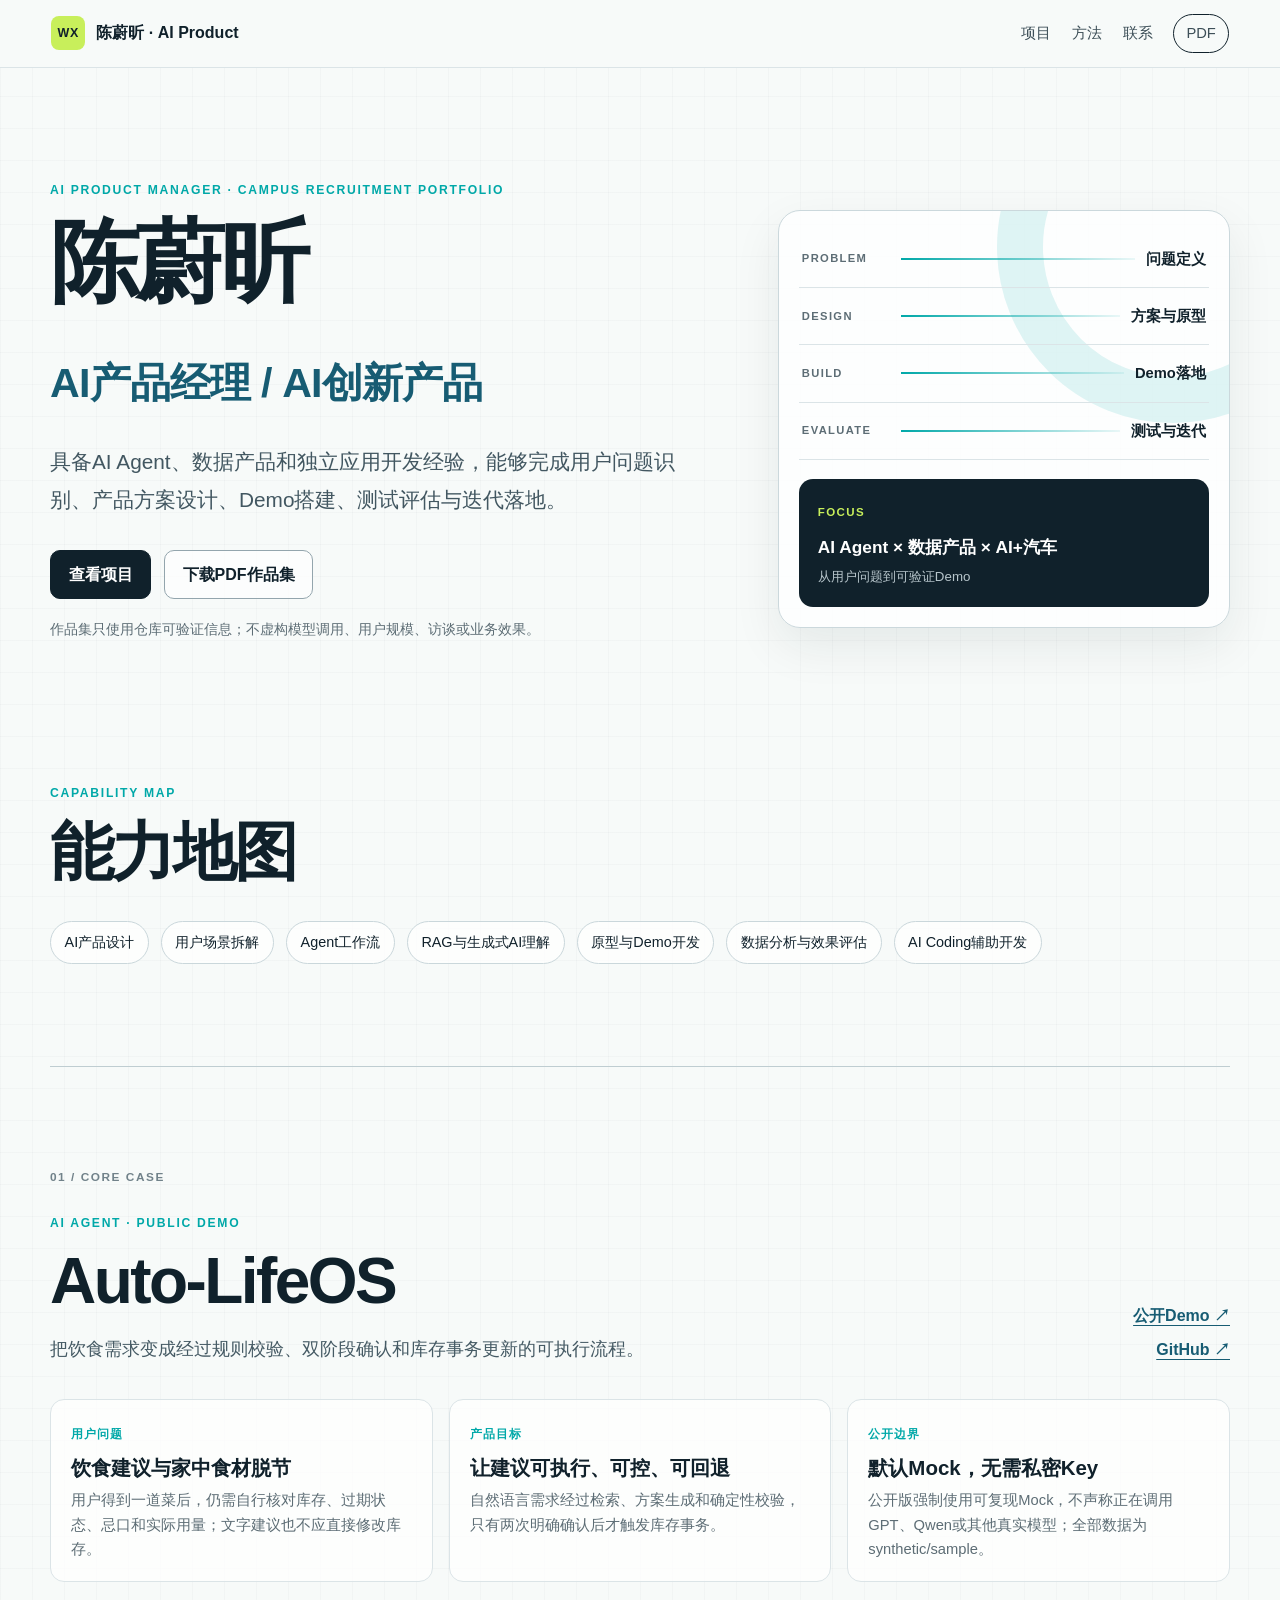
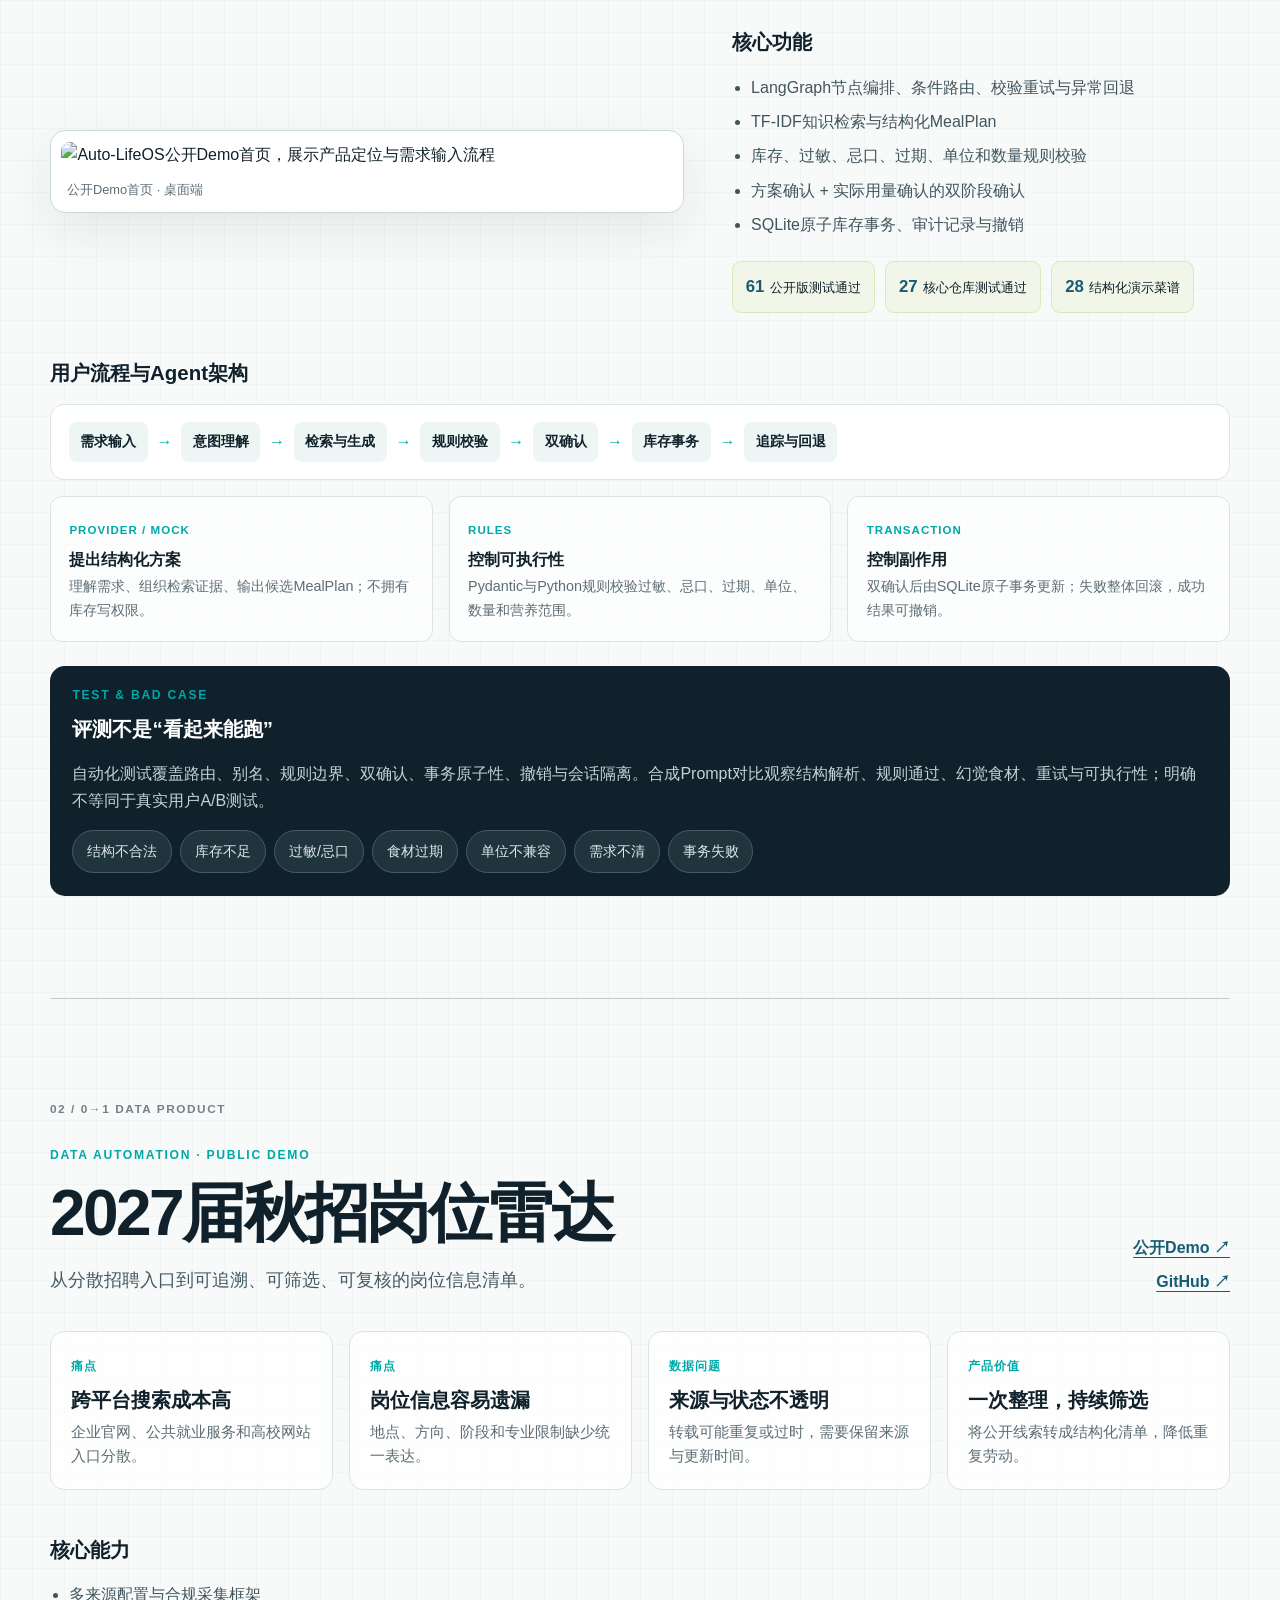
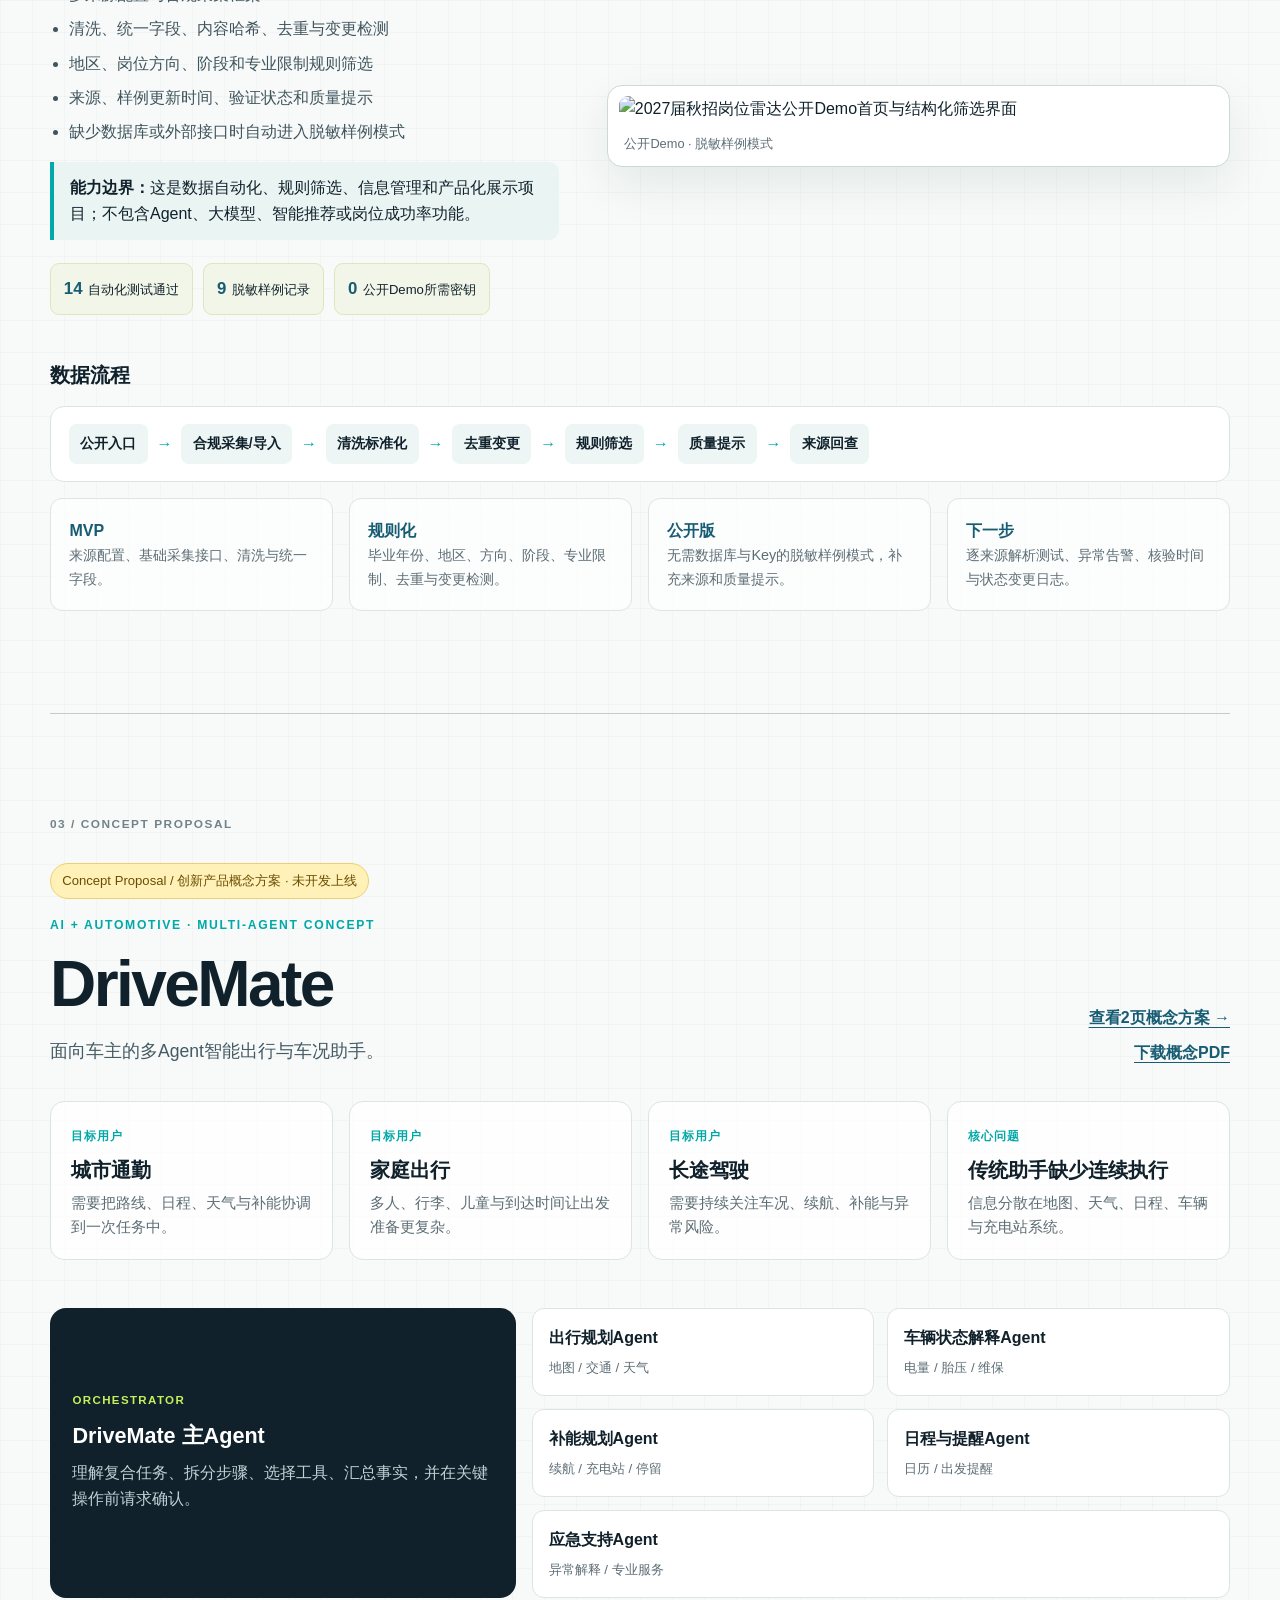
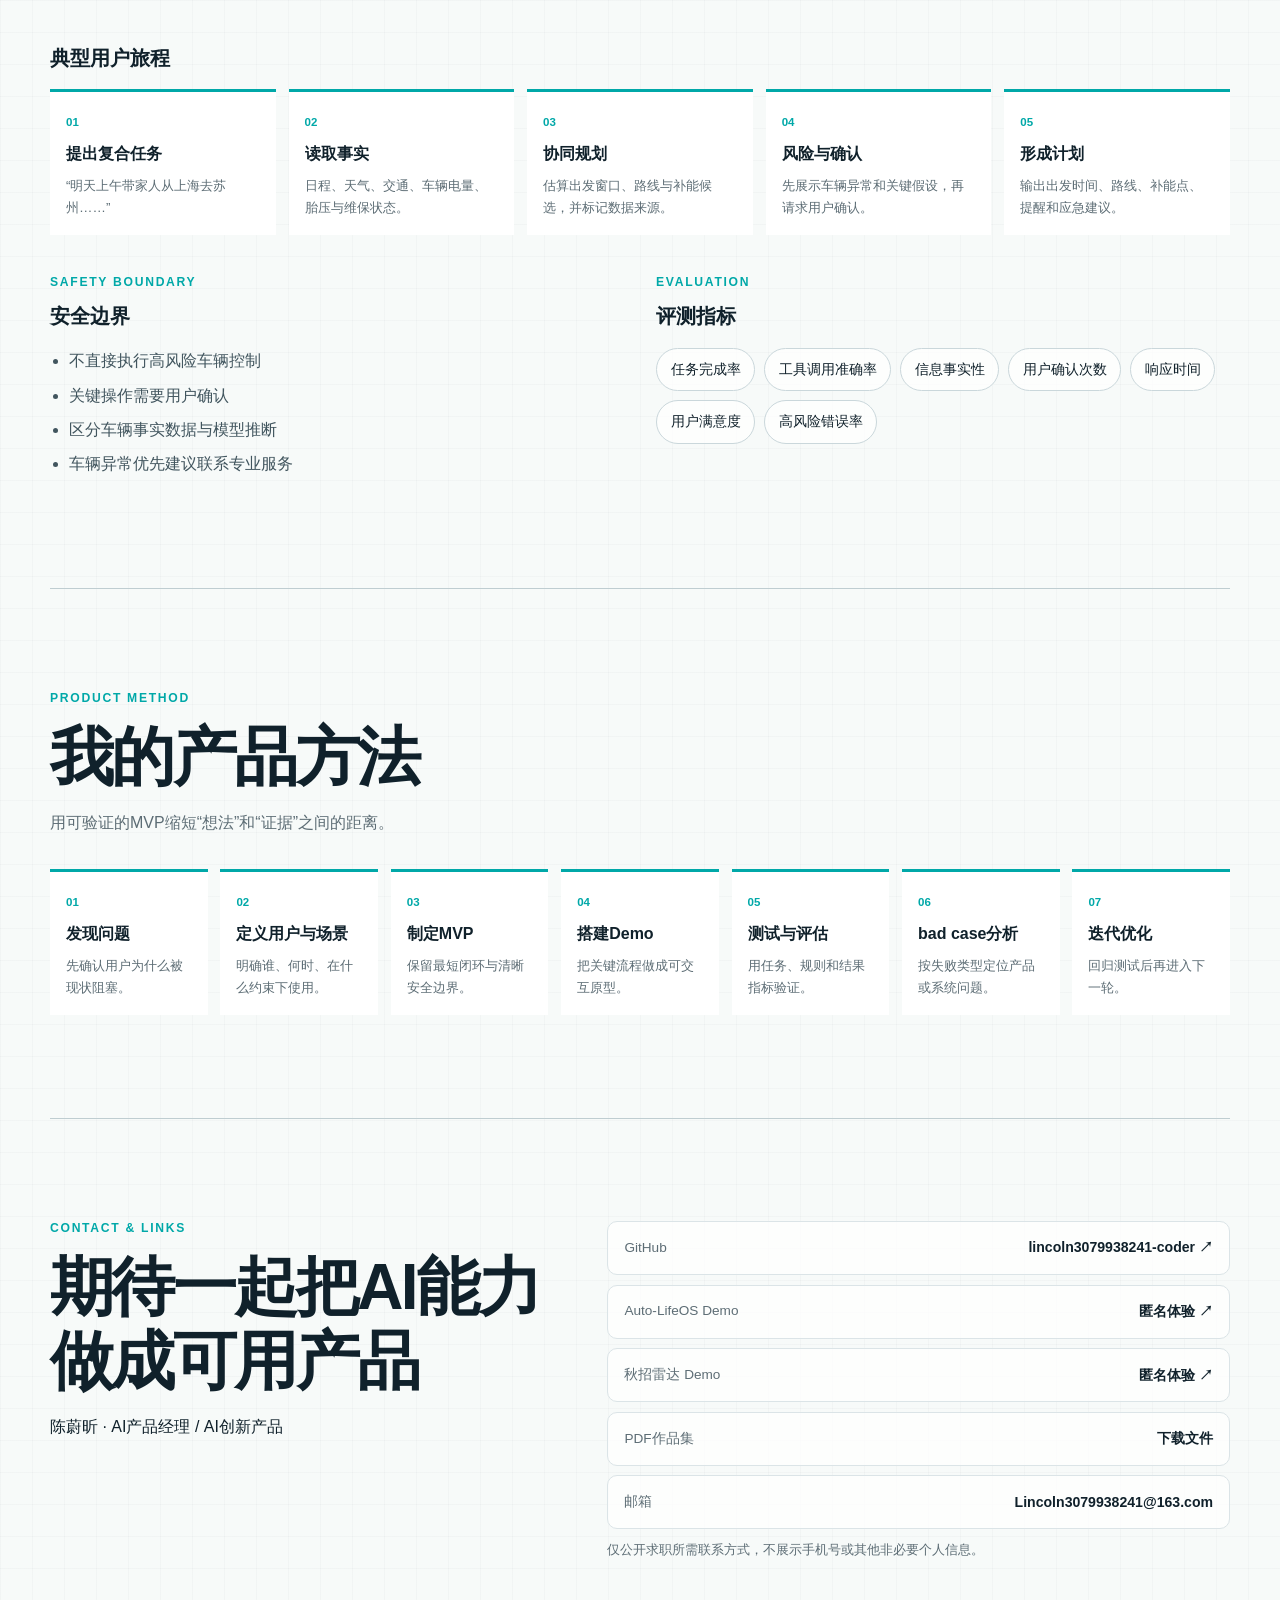
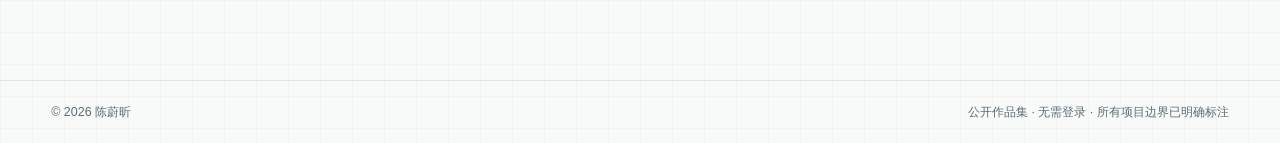
==== index.html @ c57fd3f2 "feat: build AI product portfolio" ====
<!doctype html>
<html lang="zh-CN">
<head>
  <meta charset="utf-8">
  <meta name="viewport" content="width=device-width, initial-scale=1">
  <meta name="description" content="陈蔚昕的AI产品经理作品集：AI Agent、数据产品与AI+汽车创新产品概念。">
  <title>陈蔚昕｜AI产品经理作品集</title>
  <link rel="stylesheet" href="styles.css">
</head>
<body>
  <a class="skip-link" href="#main">跳到主要内容</a>
  <header class="site-header">
    <a class="brand" href="#top" aria-label="返回首页">
      <span class="brand-mark">WX</span>
      <span>陈蔚昕 · AI Product</span>
    </a>
    <nav aria-label="主要导航">
      <a href="#work">项目</a>
      <a href="#method">方法</a>
      <a href="#contact">联系</a>
      <a class="nav-cta" href="assets/Chen-Weixin-AI-Product-Portfolio.pdf">PDF</a>
    </nav>
  </header>

  <main id="main">
    <section class="hero section" id="top">
      <div class="hero-copy">
        <p class="eyebrow">AI PRODUCT MANAGER · CAMPUS RECRUITMENT PORTFOLIO</p>
        <h1>陈蔚昕<br><span>AI产品经理 / AI创新产品</span></h1>
        <p class="lead">具备AI Agent、数据产品和独立应用开发经验，能够完成用户问题识别、产品方案设计、Demo搭建、测试评估与迭代落地。</p>
        <div class="hero-actions">
          <a class="button primary" href="#work">查看项目</a>
          <a class="button secondary" href="assets/Chen-Weixin-AI-Product-Portfolio.pdf">下载PDF作品集</a>
        </div>
        <p class="evidence-note">作品集只使用仓库可验证信息；不虚构模型调用、用户规模、访谈或业务效果。</p>
      </div>
      <div class="hero-panel" aria-label="能力概览">
        <div class="radar-line"><span>PROBLEM</span><i></i><b>问题定义</b></div>
        <div class="radar-line"><span>DESIGN</span><i></i><b>方案与原型</b></div>
        <div class="radar-line"><span>BUILD</span><i></i><b>Demo落地</b></div>
        <div class="radar-line"><span>EVALUATE</span><i></i><b>测试与迭代</b></div>
        <div class="signal-card">
          <span>FOCUS</span>
          <strong>AI Agent × 数据产品 × AI+汽车</strong>
          <small>从用户问题到可验证Demo</small>
        </div>
      </div>
    </section>

    <section class="section compact" aria-labelledby="capability-title">
      <div class="section-heading">
        <p class="eyebrow">CAPABILITY MAP</p>
        <h2 id="capability-title">能力地图</h2>
      </div>
      <div class="chip-grid">
        <span>AI产品设计</span>
        <span>用户场景拆解</span>
        <span>Agent工作流</span>
        <span>RAG与生成式AI理解</span>
        <span>原型与Demo开发</span>
        <span>数据分析与效果评估</span>
        <span>AI Coding辅助开发</span>
      </div>
    </section>

    <section class="section project" id="work" aria-labelledby="auto-title">
      <div class="project-index">01 / CORE CASE</div>
      <div class="project-header">
        <div>
          <p class="eyebrow">AI AGENT · PUBLIC DEMO</p>
          <h2 id="auto-title">Auto-LifeOS</h2>
          <p class="project-tagline">把饮食需求变成经过规则校验、双阶段确认和库存事务更新的可执行流程。</p>
        </div>
        <div class="project-links">
          <a href="https://auto-lifeos-demo.streamlit.app/">公开Demo ↗</a>
          <a href="https://github.com/lincoln3079938241-coder/auto-lifeos-demo">GitHub ↗</a>
        </div>
      </div>

      <div class="problem-value-grid">
        <article>
          <span>用户问题</span>
          <h3>饮食建议与家中食材脱节</h3>
          <p>用户得到一道菜后，仍需自行核对库存、过期状态、忌口和实际用量；文字建议也不应直接修改库存。</p>
        </article>
        <article>
          <span>产品目标</span>
          <h3>让建议可执行、可控、可回退</h3>
          <p>自然语言需求经过检索、方案生成和确定性校验，只有两次明确确认后才触发库存事务。</p>
        </article>
        <article>
          <span>公开边界</span>
          <h3>默认Mock，无需私密Key</h3>
          <p>公开版强制使用可复现Mock，不声称正在调用GPT、Qwen或其他真实模型；全部数据为synthetic/sample。</p>
        </article>
      </div>

      <div class="visual-and-copy">
        <figure class="screenshot-card">
          <img src="assets/auto-lifeos-home.png" alt="Auto-LifeOS公开Demo首页，展示产品定位与需求输入流程">
          <figcaption>公开Demo首页 · 桌面端</figcaption>
        </figure>
        <div>
          <h3>核心功能</h3>
          <ul class="feature-list">
            <li>LangGraph节点编排、条件路由、校验重试与异常回退</li>
            <li>TF-IDF知识检索与结构化MealPlan</li>
            <li>库存、过敏、忌口、过期、单位和数量规则校验</li>
            <li>方案确认 + 实际用量确认的双阶段确认</li>
            <li>SQLite原子库存事务、审计记录与撤销</li>
          </ul>
          <div class="facts">
            <span><b>61</b>公开版测试通过</span>
            <span><b>27</b>核心仓库测试通过</span>
            <span><b>28</b>结构化演示菜谱</span>
          </div>
        </div>
      </div>

      <h3 class="subheading">用户流程与Agent架构</h3>
      <div class="flow" aria-label="Auto-LifeOS用户流程">
        <span>需求输入</span><i>→</i><span>意图理解</span><i>→</i><span>检索与生成</span><i>→</i>
        <span>规则校验</span><i>→</i><span>双确认</span><i>→</i><span>库存事务</span><i>→</i><span>追踪与回退</span>
      </div>
      <div class="boundary-grid">
        <div>
          <span class="mini-label">PROVIDER / MOCK</span>
          <h4>提出结构化方案</h4>
          <p>理解需求、组织检索证据、输出候选MealPlan；不拥有库存写权限。</p>
        </div>
        <div>
          <span class="mini-label">RULES</span>
          <h4>控制可执行性</h4>
          <p>Pydantic与Python规则校验过敏、忌口、过期、单位、数量和营养范围。</p>
        </div>
        <div>
          <span class="mini-label">TRANSACTION</span>
          <h4>控制副作用</h4>
          <p>双确认后由SQLite原子事务更新；失败整体回滚，成功结果可撤销。</p>
        </div>
      </div>
      <div class="evaluation-panel">
        <div>
          <p class="eyebrow">TEST & BAD CASE</p>
          <h3>评测不是“看起来能跑”</h3>
        </div>
        <p>自动化测试覆盖路由、别名、规则边界、双确认、事务原子性、撤销与会话隔离。合成Prompt对比观察结构解析、规则通过、幻觉食材、重试与可执行性；明确不等同于真实用户A/B测试。</p>
        <div class="bad-cases">
          <span>结构不合法</span><span>库存不足</span><span>过敏/忌口</span><span>食材过期</span>
          <span>单位不兼容</span><span>需求不清</span><span>事务失败</span>
        </div>
      </div>
    </section>

    <section class="section project radar-project" aria-labelledby="radar-title">
      <div class="project-index">02 / 0→1 DATA PRODUCT</div>
      <div class="project-header">
        <div>
          <p class="eyebrow">DATA AUTOMATION · PUBLIC DEMO</p>
          <h2 id="radar-title">2027届秋招岗位雷达</h2>
          <p class="project-tagline">从分散招聘入口到可追溯、可筛选、可复核的岗位信息清单。</p>
        </div>
        <div class="project-links">
          <a href="https://shanghai-2027-job-radar-demo.streamlit.app/">公开Demo ↗</a>
          <a href="https://github.com/lincoln3079938241-coder/shanghai-2027-job-radar-demo">GitHub ↗</a>
        </div>
      </div>

      <div class="problem-value-grid four">
        <article><span>痛点</span><h3>跨平台搜索成本高</h3><p>企业官网、公共就业服务和高校网站入口分散。</p></article>
        <article><span>痛点</span><h3>岗位信息容易遗漏</h3><p>地点、方向、阶段和专业限制缺少统一表达。</p></article>
        <article><span>数据问题</span><h3>来源与状态不透明</h3><p>转载可能重复或过时，需要保留来源与更新时间。</p></article>
        <article><span>产品价值</span><h3>一次整理，持续筛选</h3><p>将公开线索转成结构化清单，降低重复劳动。</p></article>
      </div>
      <div class="visual-and-copy reverse">
        <div>
          <h3>核心能力</h3>
          <ul class="feature-list">
            <li>多来源配置与合规采集框架</li>
            <li>清洗、统一字段、内容哈希、去重与变更检测</li>
            <li>地区、岗位方向、阶段和专业限制规则筛选</li>
            <li>来源、样例更新时间、验证状态和质量提示</li>
            <li>缺少数据库或外部接口时自动进入脱敏样例模式</li>
          </ul>
          <p class="boundary-note"><b>能力边界：</b>这是数据自动化、规则筛选、信息管理和产品化展示项目；不包含Agent、大模型、智能推荐或岗位成功率功能。</p>
          <div class="facts">
            <span><b>14</b>自动化测试通过</span>
            <span><b>9</b>脱敏样例记录</span>
            <span><b>0</b>公开Demo所需密钥</span>
          </div>
        </div>
        <figure class="screenshot-card">
          <img src="assets/job-radar-home.png" alt="2027届秋招岗位雷达公开Demo首页与结构化筛选界面">
          <figcaption>公开Demo · 脱敏样例模式</figcaption>
        </figure>
      </div>
      <h3 class="subheading">数据流程</h3>
      <div class="flow data-flow" aria-label="秋招岗位雷达数据流程">
        <span>公开入口</span><i>→</i><span>合规采集/导入</span><i>→</i><span>清洗标准化</span><i>→</i>
        <span>去重变更</span><i>→</i><span>规则筛选</span><i>→</i><span>质量提示</span><i>→</i><span>来源回查</span>
      </div>
      <div class="iteration-grid">
        <div><b>MVP</b><p>来源配置、基础采集接口、清洗与统一字段。</p></div>
        <div><b>规则化</b><p>毕业年份、地区、方向、阶段、专业限制、去重与变更检测。</p></div>
        <div><b>公开版</b><p>无需数据库与Key的脱敏样例模式，补充来源和质量提示。</p></div>
        <div><b>下一步</b><p>逐来源解析测试、异常告警、核验时间与状态变更日志。</p></div>
      </div>
    </section>

    <section class="section project concept" aria-labelledby="drive-title">
      <div class="project-index">03 / CONCEPT PROPOSAL</div>
      <div class="concept-label">Concept Proposal / 创新产品概念方案 · 未开发上线</div>
      <div class="project-header">
        <div>
          <p class="eyebrow">AI + AUTOMOTIVE · MULTI-AGENT CONCEPT</p>
          <h2 id="drive-title">DriveMate</h2>
          <p class="project-tagline">面向车主的多Agent智能出行与车况助手。</p>
        </div>
        <div class="project-links">
          <a href="drivemate.html">查看2页概念方案 →</a>
          <a href="assets/DriveMate-Concept-Proposal.pdf">下载概念PDF</a>
        </div>
      </div>
      <div class="problem-value-grid four">
        <article><span>目标用户</span><h3>城市通勤</h3><p>需要把路线、日程、天气与补能协调到一次任务中。</p></article>
        <article><span>目标用户</span><h3>家庭出行</h3><p>多人、行李、儿童与到达时间让出发准备更复杂。</p></article>
        <article><span>目标用户</span><h3>长途驾驶</h3><p>需要持续关注车况、续航、补能与异常风险。</p></article>
        <article><span>核心问题</span><h3>传统助手缺少连续执行</h3><p>信息分散在地图、天气、日程、车辆与充电站系统。</p></article>
      </div>

      <div class="agent-architecture" aria-label="DriveMate多Agent架构">
        <div class="main-agent">
          <span>ORCHESTRATOR</span>
          <strong>DriveMate 主Agent</strong>
          <p>理解复合任务、拆分步骤、选择工具、汇总事实，并在关键操作前请求确认。</p>
        </div>
        <div class="agent-grid">
          <div><b>出行规划Agent</b><small>地图 / 交通 / 天气</small></div>
          <div><b>车辆状态解释Agent</b><small>电量 / 胎压 / 维保</small></div>
          <div><b>补能规划Agent</b><small>续航 / 充电站 / 停留</small></div>
          <div><b>日程与提醒Agent</b><small>日历 / 出发提醒</small></div>
          <div><b>应急支持Agent</b><small>异常解释 / 专业服务</small></div>
        </div>
      </div>

      <h3 class="subheading">典型用户旅程</h3>
      <div class="journey">
        <div><span>01</span><b>提出复合任务</b><p>“明天上午带家人从上海去苏州……”</p></div>
        <div><span>02</span><b>读取事实</b><p>日程、天气、交通、车辆电量、胎压与维保状态。</p></div>
        <div><span>03</span><b>协同规划</b><p>估算出发窗口、路线与补能候选，并标记数据来源。</p></div>
        <div><span>04</span><b>风险与确认</b><p>先展示车辆异常和关键假设，再请求用户确认。</p></div>
        <div><span>05</span><b>形成计划</b><p>输出出发时间、路线、补能点、提醒和应急建议。</p></div>
      </div>

      <div class="safety-metrics">
        <div>
          <p class="eyebrow">SAFETY BOUNDARY</p>
          <h3>安全边界</h3>
          <ul class="feature-list">
            <li>不直接执行高风险车辆控制</li>
            <li>关键操作需要用户确认</li>
            <li>区分车辆事实数据与模型推断</li>
            <li>车辆异常优先建议联系专业服务</li>
          </ul>
        </div>
        <div>
          <p class="eyebrow">EVALUATION</p>
          <h3>评测指标</h3>
          <div class="metric-cloud">
            <span>任务完成率</span><span>工具调用准确率</span><span>信息事实性</span>
            <span>用户确认次数</span><span>响应时间</span><span>用户满意度</span><span>高风险错误率</span>
          </div>
        </div>
      </div>
    </section>

    <section class="section method" id="method" aria-labelledby="method-title">
      <div class="section-heading">
        <p class="eyebrow">PRODUCT METHOD</p>
        <h2 id="method-title">我的产品方法</h2>
        <p>用可验证的MVP缩短“想法”和“证据”之间的距离。</p>
      </div>
      <div class="method-flow">
        <div><span>01</span><b>发现问题</b><p>先确认用户为什么被现状阻塞。</p></div>
        <div><span>02</span><b>定义用户与场景</b><p>明确谁、何时、在什么约束下使用。</p></div>
        <div><span>03</span><b>制定MVP</b><p>保留最短闭环与清晰安全边界。</p></div>
        <div><span>04</span><b>搭建Demo</b><p>把关键流程做成可交互原型。</p></div>
        <div><span>05</span><b>测试与评估</b><p>用任务、规则和结果指标验证。</p></div>
        <div><span>06</span><b>bad case分析</b><p>按失败类型定位产品或系统问题。</p></div>
        <div><span>07</span><b>迭代优化</b><p>回归测试后再进入下一轮。</p></div>
      </div>
    </section>

    <section class="section contact" id="contact" aria-labelledby="contact-title">
      <div>
        <p class="eyebrow">CONTACT & LINKS</p>
        <h2 id="contact-title">期待一起把AI能力做成可用产品</h2>
        <p>陈蔚昕 · AI产品经理 / AI创新产品</p>
      </div>
      <div class="contact-links">
        <a href="https://github.com/lincoln3079938241-coder"><span>GitHub</span><b>lincoln3079938241-coder ↗</b></a>
        <a href="https://auto-lifeos-demo.streamlit.app/"><span>Auto-LifeOS Demo</span><b>匿名体验 ↗</b></a>
        <a href="https://shanghai-2027-job-radar-demo.streamlit.app/"><span>秋招雷达 Demo</span><b>匿名体验 ↗</b></a>
        <a href="assets/Chen-Weixin-AI-Product-Portfolio.pdf"><span>PDF作品集</span><b>下载文件</b></a>
        <a href="mailto:Lincoln3079938241@163.com"><span>邮箱</span><b>Lincoln3079938241@163.com</b></a>
      </div>
      <p class="contact-note">仅公开求职所需联系方式，不展示手机号或其他非必要个人信息。</p>
    </section>
  </main>

  <footer>
    <span>© 2026 陈蔚昕</span>
    <span>公开作品集 · 无需登录 · 所有项目边界已明确标注</span>
  </footer>
</body>
</html>
---- styles.css ----
:root {
  --ink: #10212b;
  --muted: #5d6d75;
  --line: #dbe4e7;
  --paper: #f7faf9;
  --white: #ffffff;
  --cyan: #00a8a8;
  --blue: #175c73;
  --lime: #c8ef5b;
  --warm: #f2f6e9;
  --shadow: 0 18px 48px rgba(16, 33, 43, .08);
}

* { box-sizing: border-box; }
html { scroll-behavior: smooth; }
body {
  margin: 0;
  color: var(--ink);
  background:
    linear-gradient(rgba(16,33,43,.025) 1px, transparent 1px),
    linear-gradient(90deg, rgba(16,33,43,.025) 1px, transparent 1px),
    var(--paper);
  background-size: 32px 32px;
  font-family: "Microsoft YaHei", "PingFang SC", "Noto Sans CJK SC", Arial, sans-serif;
  line-height: 1.65;
}
a { color: inherit; }
img { display: block; max-width: 100%; }
.skip-link {
  position: fixed; left: 1rem; top: -4rem; z-index: 100;
  padding: .6rem .9rem; background: var(--ink); color: #fff;
}
.skip-link:focus { top: 1rem; }
.site-header {
  position: sticky; top: 0; z-index: 50;
  display: flex; align-items: center; justify-content: space-between;
  padding: .85rem clamp(1rem, 4vw, 4rem);
  background: rgba(247, 250, 249, .94);
  border-bottom: 1px solid var(--line);
  backdrop-filter: blur(12px);
}
.brand { display: flex; gap: .7rem; align-items: center; text-decoration: none; font-weight: 750; }
.brand-mark {
  display: grid; place-items: center; width: 34px; height: 34px;
  color: var(--ink); background: var(--lime); border-radius: 8px;
  font: 800 .78rem/1 Arial, sans-serif; letter-spacing: .05em;
}
nav { display: flex; align-items: center; gap: 1.3rem; }
nav a { text-decoration: none; color: #3d4f58; font-size: .92rem; }
nav a:hover, nav a:focus-visible { color: var(--cyan); }
.nav-cta { padding: .42rem .75rem; border: 1px solid var(--ink); border-radius: 999px; }
.section {
  width: min(1180px, calc(100% - 2rem));
  margin: 0 auto;
  padding: clamp(4.5rem, 8vw, 7.5rem) 0;
}
.section.compact { padding-top: 1rem; }
.hero {
  min-height: 78vh; display: grid; grid-template-columns: 1.18fr .82fr;
  align-items: center; gap: clamp(2rem, 6vw, 6rem);
}
.eyebrow {
  margin: 0 0 .8rem; color: var(--cyan);
  font: 780 .76rem/1.3 Arial, sans-serif; letter-spacing: .14em;
}
h1, h2, h3, h4 { line-height: 1.16; margin-top: 0; }
h1 { font-size: clamp(3.2rem, 7vw, 6.4rem); margin-bottom: 1.5rem; letter-spacing: -.055em; }
h1 span { color: var(--blue); font-size: .46em; letter-spacing: -.02em; }
h2 { font-size: clamp(2.4rem, 5vw, 4.7rem); letter-spacing: -.04em; margin-bottom: 1rem; }
h3 { font-size: 1.28rem; }
.lead { max-width: 740px; color: #425761; font-size: clamp(1.05rem, 1.8vw, 1.3rem); line-height: 1.8; }
.hero-actions { display: flex; flex-wrap: wrap; gap: .8rem; margin: 2rem 0 1.2rem; }
.button {
  display: inline-flex; align-items: center; min-height: 46px; padding: .65rem 1.1rem;
  border-radius: 10px; text-decoration: none; font-weight: 700;
}
.button.primary { background: var(--ink); color: #fff; border: 1px solid var(--ink); }
.button.secondary { border: 1px solid #93a5ad; background: rgba(255,255,255,.7); }
.button:hover, .button:focus-visible { outline: 3px solid rgba(0,168,168,.18); }
.evidence-note { color: var(--muted); font-size: .86rem; }
.hero-panel {
  position: relative; overflow: hidden; padding: 1.25rem;
  border: 1px solid #cbd8dc; border-radius: 22px; background: rgba(255,255,255,.8);
  box-shadow: var(--shadow);
}
.hero-panel::before {
  content: ""; position: absolute; width: 260px; height: 260px; right: -120px; top: -140px;
  border: 46px solid rgba(0,168,168,.12); border-radius: 50%;
}
.radar-line {
  position: relative; display: grid; grid-template-columns: 88px 1fr auto;
  align-items: center; gap: .7rem; padding: 1rem .2rem; border-bottom: 1px solid var(--line);
}
.radar-line span { color: var(--muted); font: 720 .7rem/1 Arial, sans-serif; letter-spacing: .12em; }
.radar-line i { height: 2px; background: linear-gradient(90deg, var(--cyan), rgba(0,168,168,.08)); }
.radar-line b { font-size: .92rem; }
.signal-card { margin-top: 1.2rem; padding: 1.2rem; background: var(--ink); color: #fff; border-radius: 14px; }
.signal-card span { color: var(--lime); font: 760 .72rem Arial, sans-serif; letter-spacing: .12em; }
.signal-card strong, .signal-card small { display: block; }
.signal-card strong { margin: .55rem 0 .25rem; font-size: 1.08rem; }
.signal-card small { color: #b8c6cc; }
.section-heading { margin-bottom: 2rem; }
.section-heading p:last-child { color: var(--muted); }
.chip-grid { display: flex; flex-wrap: wrap; gap: .75rem; }
.chip-grid span, .bad-cases span, .metric-cloud span {
  padding: .55rem .85rem; border: 1px solid #cad7db; border-radius: 999px;
  background: rgba(255,255,255,.75); font-size: .9rem;
}
.project { border-top: 1px solid #bfcdd1; }
.project-index { color: #71828a; font: 760 .74rem Arial, sans-serif; letter-spacing: .13em; margin-bottom: 2rem; }
.project-header {
  display: flex; align-items: flex-end; justify-content: space-between;
  gap: 2rem; margin-bottom: 2.2rem;
}
.project-tagline { max-width: 760px; margin: 0; color: #455a64; font-size: 1.1rem; }
.project-links { display: flex; flex-direction: column; align-items: flex-end; gap: .5rem; min-width: 210px; }
.project-links a { color: var(--blue); font-weight: 700; text-underline-offset: 4px; }
.problem-value-grid {
  display: grid; grid-template-columns: repeat(3, minmax(0, 1fr)); gap: 1rem;
  margin: 2rem 0 3rem;
}
.problem-value-grid.four { grid-template-columns: repeat(4, minmax(0, 1fr)); }
.problem-value-grid article {
  padding: 1.25rem; border: 1px solid var(--line); border-radius: 14px;
  background: rgba(255,255,255,.76);
}
.problem-value-grid article span, .mini-label {
  color: var(--cyan); font: 760 .72rem Arial, sans-serif; letter-spacing: .09em;
}
.problem-value-grid article h3 { margin: .6rem 0 .55rem; }
.problem-value-grid article p { margin: 0; color: var(--muted); font-size: .92rem; }
.visual-and-copy {
  display: grid; grid-template-columns: 1.12fr .88fr; gap: clamp(1.5rem, 4vw, 3rem);
  align-items: center; margin: 2.5rem 0 3rem;
}
.visual-and-copy.reverse { grid-template-columns: .9fr 1.1fr; }
.screenshot-card {
  margin: 0; padding: .65rem; border: 1px solid #cbd8dc; background: #fff;
  border-radius: 15px; box-shadow: var(--shadow);
}
.screenshot-card img { border-radius: 9px; width: 100%; }
.screenshot-card figcaption { padding: .65rem .35rem .1rem; color: var(--muted); font-size: .8rem; }
.feature-list { margin: 0; padding-left: 1.2rem; color: #41555e; }
.feature-list li { margin: .5rem 0; }
.facts { display: flex; flex-wrap: wrap; gap: .65rem; margin-top: 1.4rem; }
.facts span { padding: .7rem .8rem; background: var(--warm); border: 1px solid #dce7bd; border-radius: 9px; font-size: .82rem; }
.facts b { margin-right: .35rem; color: var(--blue); font-size: 1.05rem; }
.subheading { margin: 3rem 0 1.2rem; }
.flow {
  display: flex; flex-wrap: wrap; gap: .55rem; align-items: center;
  padding: 1.1rem; border: 1px solid var(--line); background: #fff; border-radius: 14px;
}
.flow span { padding: .52rem .72rem; background: #edf6f5; border-radius: 8px; font-size: .86rem; font-weight: 700; }
.flow i { color: var(--cyan); font-style: normal; }
.boundary-grid, .iteration-grid {
  display: grid; grid-template-columns: repeat(3, minmax(0, 1fr)); gap: 1rem; margin-top: 1rem;
}
.boundary-grid > div, .iteration-grid > div {
  padding: 1.15rem; border: 1px solid var(--line); border-radius: 12px; background: rgba(255,255,255,.7);
}
.boundary-grid h4 { margin: .55rem 0 .35rem; }
.boundary-grid p, .iteration-grid p { margin: 0; color: var(--muted); font-size: .9rem; }
.evaluation-panel {
  margin-top: 1.5rem; padding: 1.4rem; border-radius: 15px;
  background: var(--ink); color: #fff;
}
.evaluation-panel > p { color: #c5d2d7; }
.bad-cases, .metric-cloud { display: flex; flex-wrap: wrap; gap: .55rem; }
.bad-cases span { color: #dce7ea; border-color: #465c65; background: #20343e; }
.boundary-note { padding: .8rem 1rem; border-left: 4px solid var(--cyan); background: #eaf4f3; border-radius: 0 10px 10px 0; }
.iteration-grid { grid-template-columns: repeat(4, minmax(0, 1fr)); }
.iteration-grid b { color: var(--blue); }
.concept-label {
  display: inline-flex; margin-bottom: 1.2rem; padding: .4rem .7rem;
  color: #6a4d00; background: #fff1b8; border: 1px solid #ebd16e; border-radius: 999px; font-size: .82rem;
}
.agent-architecture { display: grid; grid-template-columns: .8fr 1.2fr; gap: 1rem; margin: 2rem 0; }
.main-agent {
  display: flex; flex-direction: column; justify-content: center;
  padding: 1.4rem; border-radius: 16px; background: var(--ink); color: #fff;
}
.main-agent span { color: var(--lime); font: 760 .72rem Arial, sans-serif; letter-spacing: .12em; }
.main-agent strong { margin: .75rem 0 .4rem; font-size: 1.35rem; }
.main-agent p { margin: 0; color: #c3d0d5; }
.agent-grid { display: grid; grid-template-columns: repeat(2, minmax(0, 1fr)); gap: .8rem; }
.agent-grid div {
  padding: 1rem; border: 1px solid var(--line); border-radius: 12px; background: #fff;
}
.agent-grid b, .agent-grid small { display: block; }
.agent-grid small { margin-top: .35rem; color: var(--muted); }
.agent-grid div:last-child { grid-column: 1 / -1; }
.journey, .method-flow { display: grid; grid-template-columns: repeat(5, minmax(0, 1fr)); gap: .8rem; }
.journey div, .method-flow div {
  position: relative; padding: 1rem; border-top: 3px solid var(--cyan); background: #fff;
}
.journey span, .method-flow span { color: var(--cyan); font: 760 .72rem Arial, sans-serif; }
.journey b, .method-flow b { display: block; margin: .45rem 0; }
.journey p, .method-flow p { margin: 0; color: var(--muted); font-size: .84rem; }
.safety-metrics { display: grid; grid-template-columns: 1fr 1fr; gap: 2rem; margin-top: 2.5rem; }
.method { border-top: 1px solid #bfcdd1; }
.method-flow { grid-template-columns: repeat(7, minmax(0, 1fr)); }
.contact {
  display: grid; grid-template-columns: .9fr 1.1fr; gap: 3rem;
  border-top: 1px solid #bfcdd1;
}
.contact-links { display: grid; gap: .6rem; }
.contact-links a {
  display: flex; align-items: center; justify-content: space-between; gap: 1rem;
  padding: .9rem 1rem; border: 1px solid var(--line); border-radius: 10px;
  background: rgba(255,255,255,.76); text-decoration: none;
}
.contact-links a:hover, .contact-links a:focus-visible { border-color: var(--cyan); }
.contact-links span { color: var(--muted); font-size: .85rem; }
.contact-links b { text-align: right; font-size: .88rem; }
.contact-note { grid-column: 2; margin: -2.4rem 0 0; color: var(--muted); font-size: .8rem; }
footer {
  display: flex; justify-content: space-between; gap: 1rem;
  padding: 1.3rem clamp(1rem, 4vw, 4rem); border-top: 1px solid var(--line);
  color: var(--muted); font-size: .78rem;
}

@media (max-width: 980px) {
  .hero, .visual-and-copy, .visual-and-copy.reverse, .contact, .agent-architecture, .safety-metrics {
    grid-template-columns: 1fr;
  }
  .problem-value-grid.four, .iteration-grid { grid-template-columns: repeat(2, minmax(0, 1fr)); }
  .method-flow { grid-template-columns: repeat(4, minmax(0, 1fr)); }
  .contact-note { grid-column: 1; margin: -2rem 0 0; }
}
@media (max-width: 720px) {
  .site-header { align-items: flex-start; }
  nav { gap: .7rem; flex-wrap: wrap; justify-content: flex-end; }
  nav a:not(.nav-cta) { display: none; }
  .hero { min-height: auto; padding-top: 4.5rem; }
  h1 { font-size: clamp(3rem, 17vw, 5rem); }
  .project-header { align-items: flex-start; flex-direction: column; }
  .project-links { align-items: flex-start; }
  .problem-value-grid, .problem-value-grid.four, .boundary-grid, .iteration-grid,
  .journey, .method-flow { grid-template-columns: 1fr; }
  .agent-grid { grid-template-columns: 1fr; }
  .agent-grid div:last-child { grid-column: auto; }
  .flow i { display: none; }
  .flow span { width: 100%; }
  footer { flex-direction: column; }
}
@media (prefers-reduced-motion: reduce) {
  html { scroll-behavior: auto; }
}
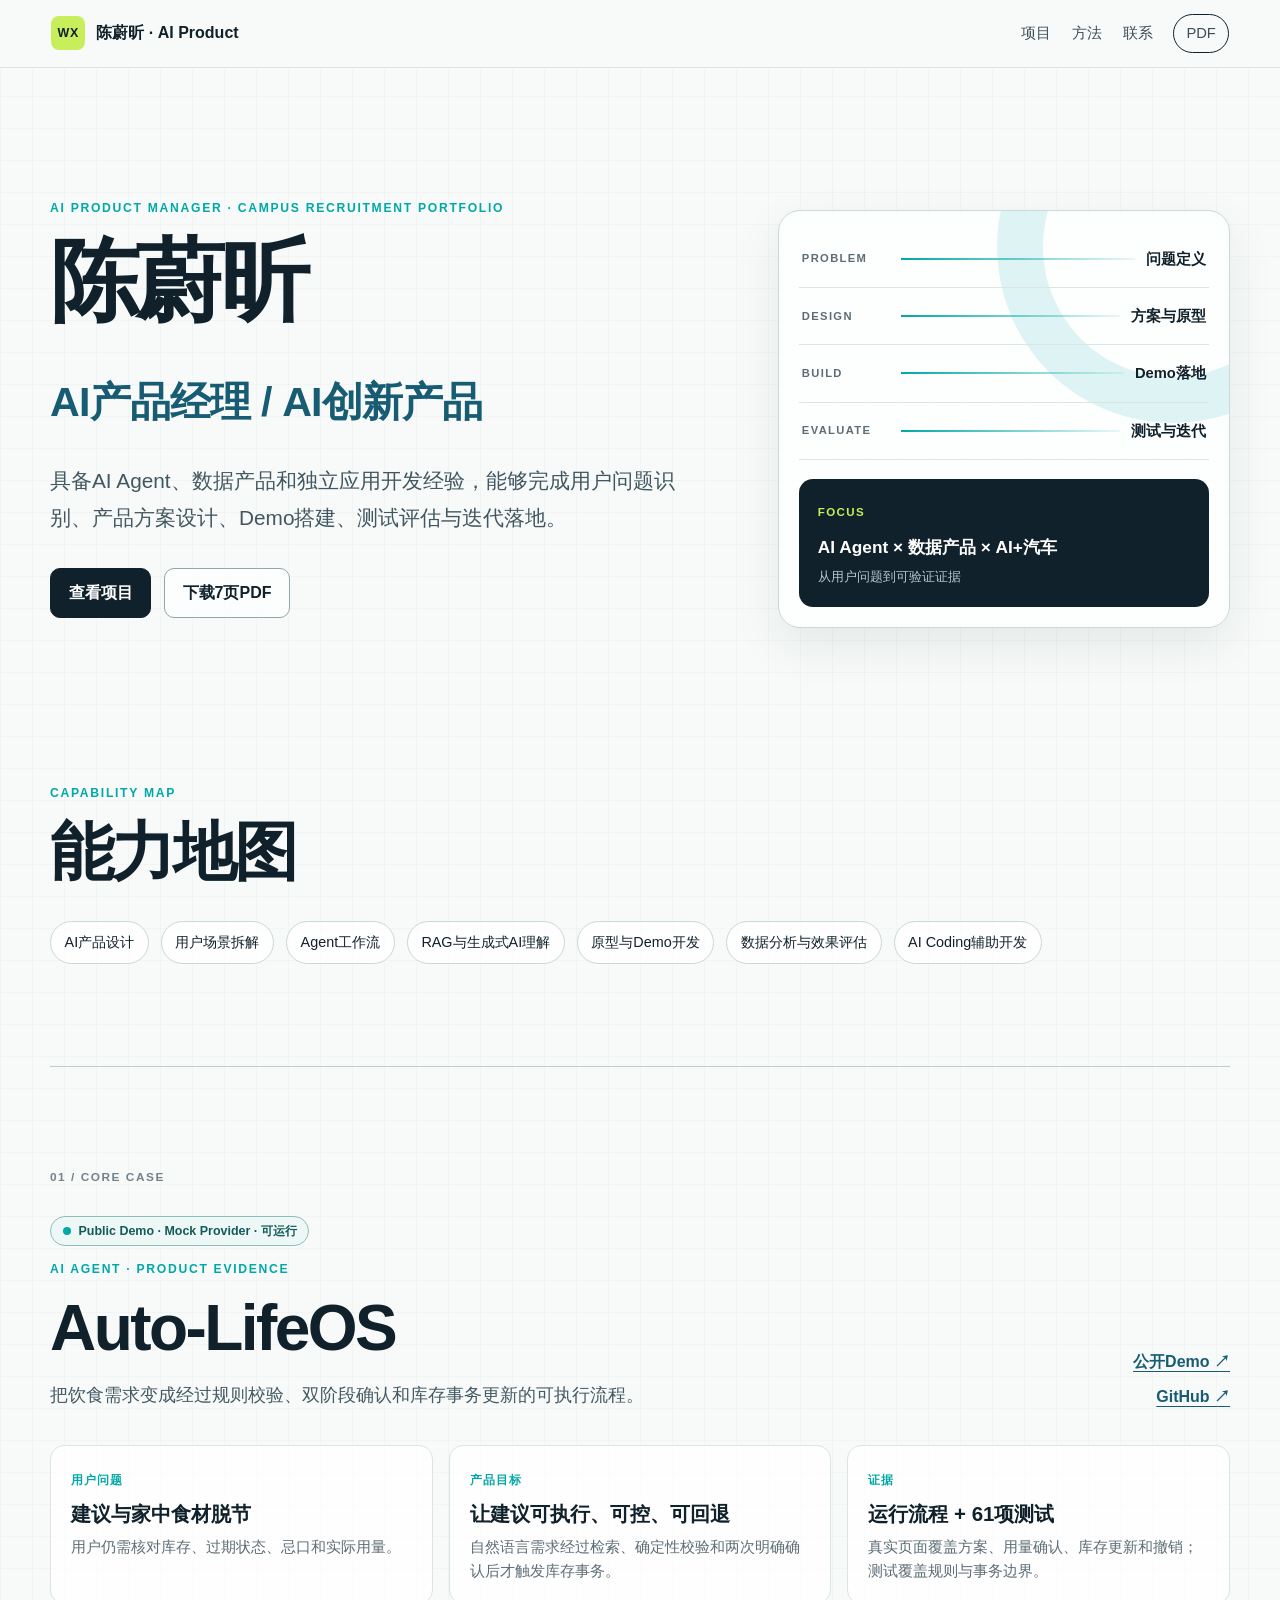
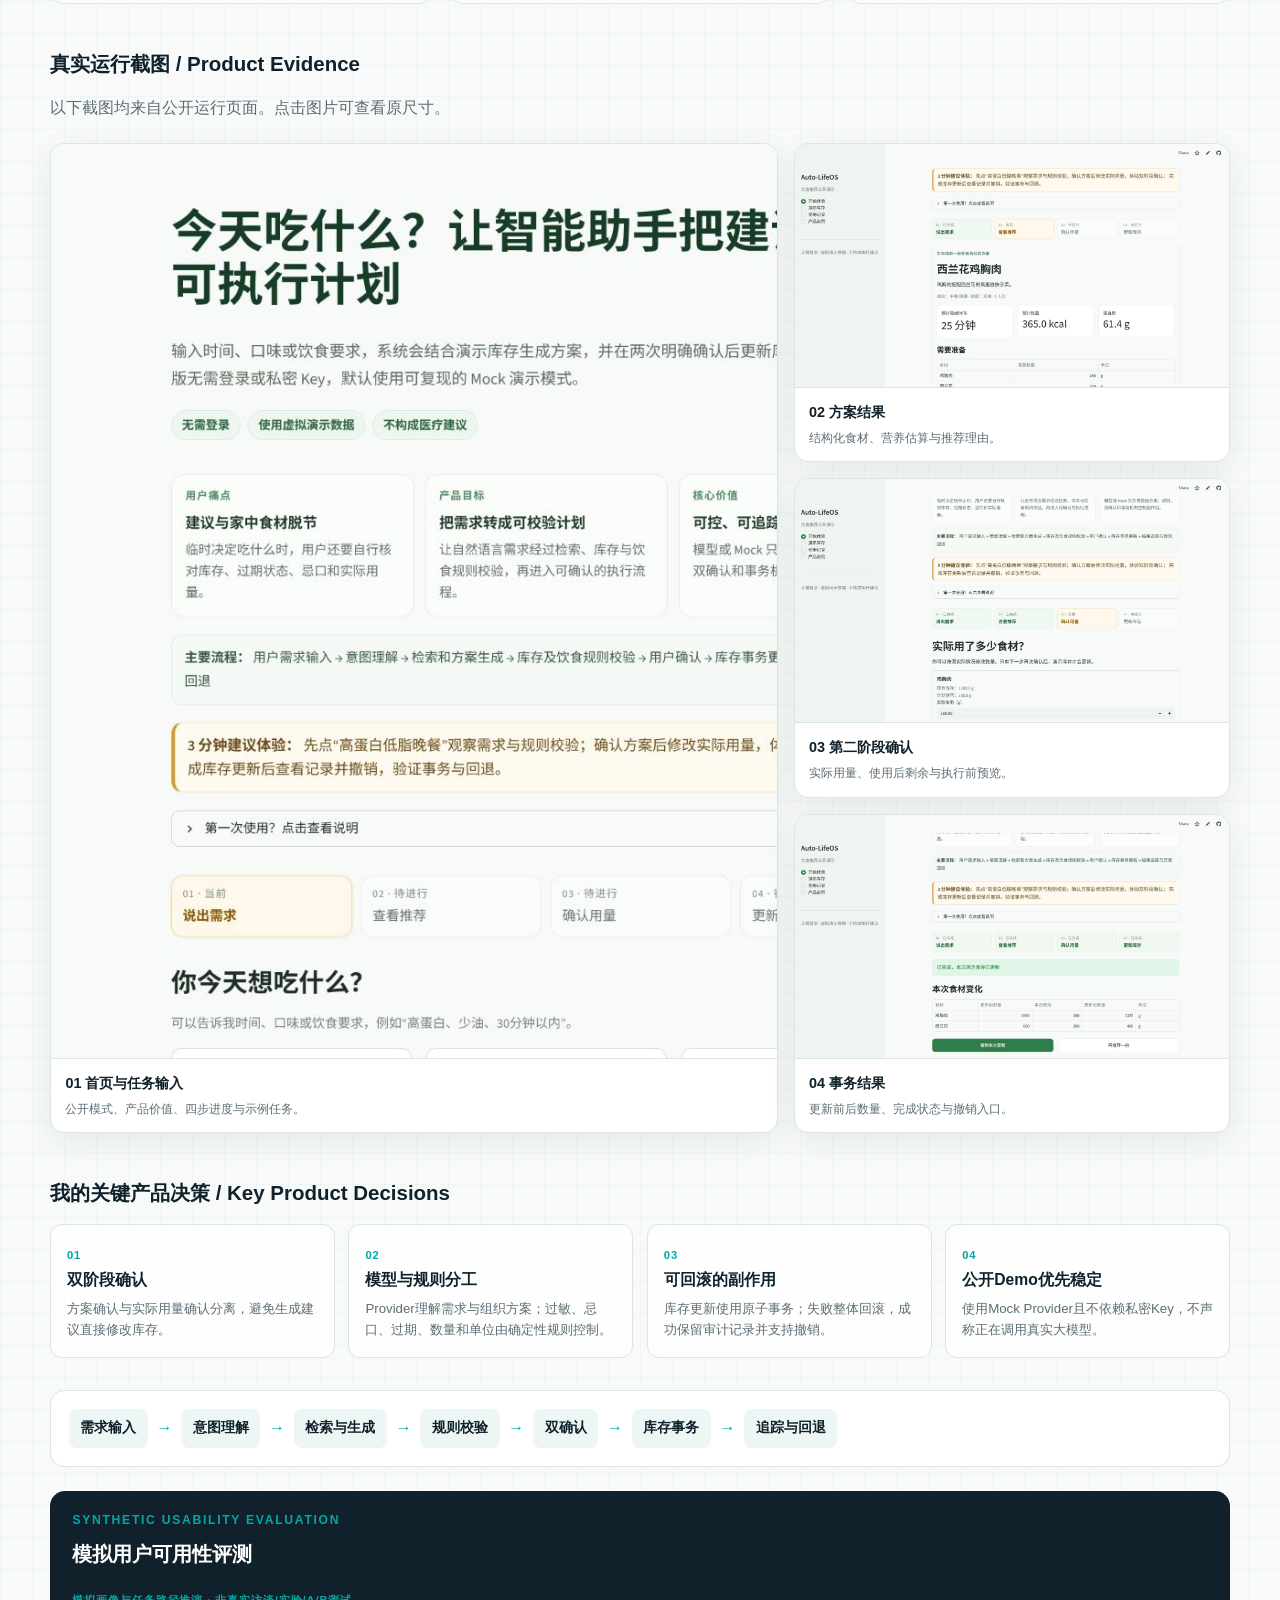
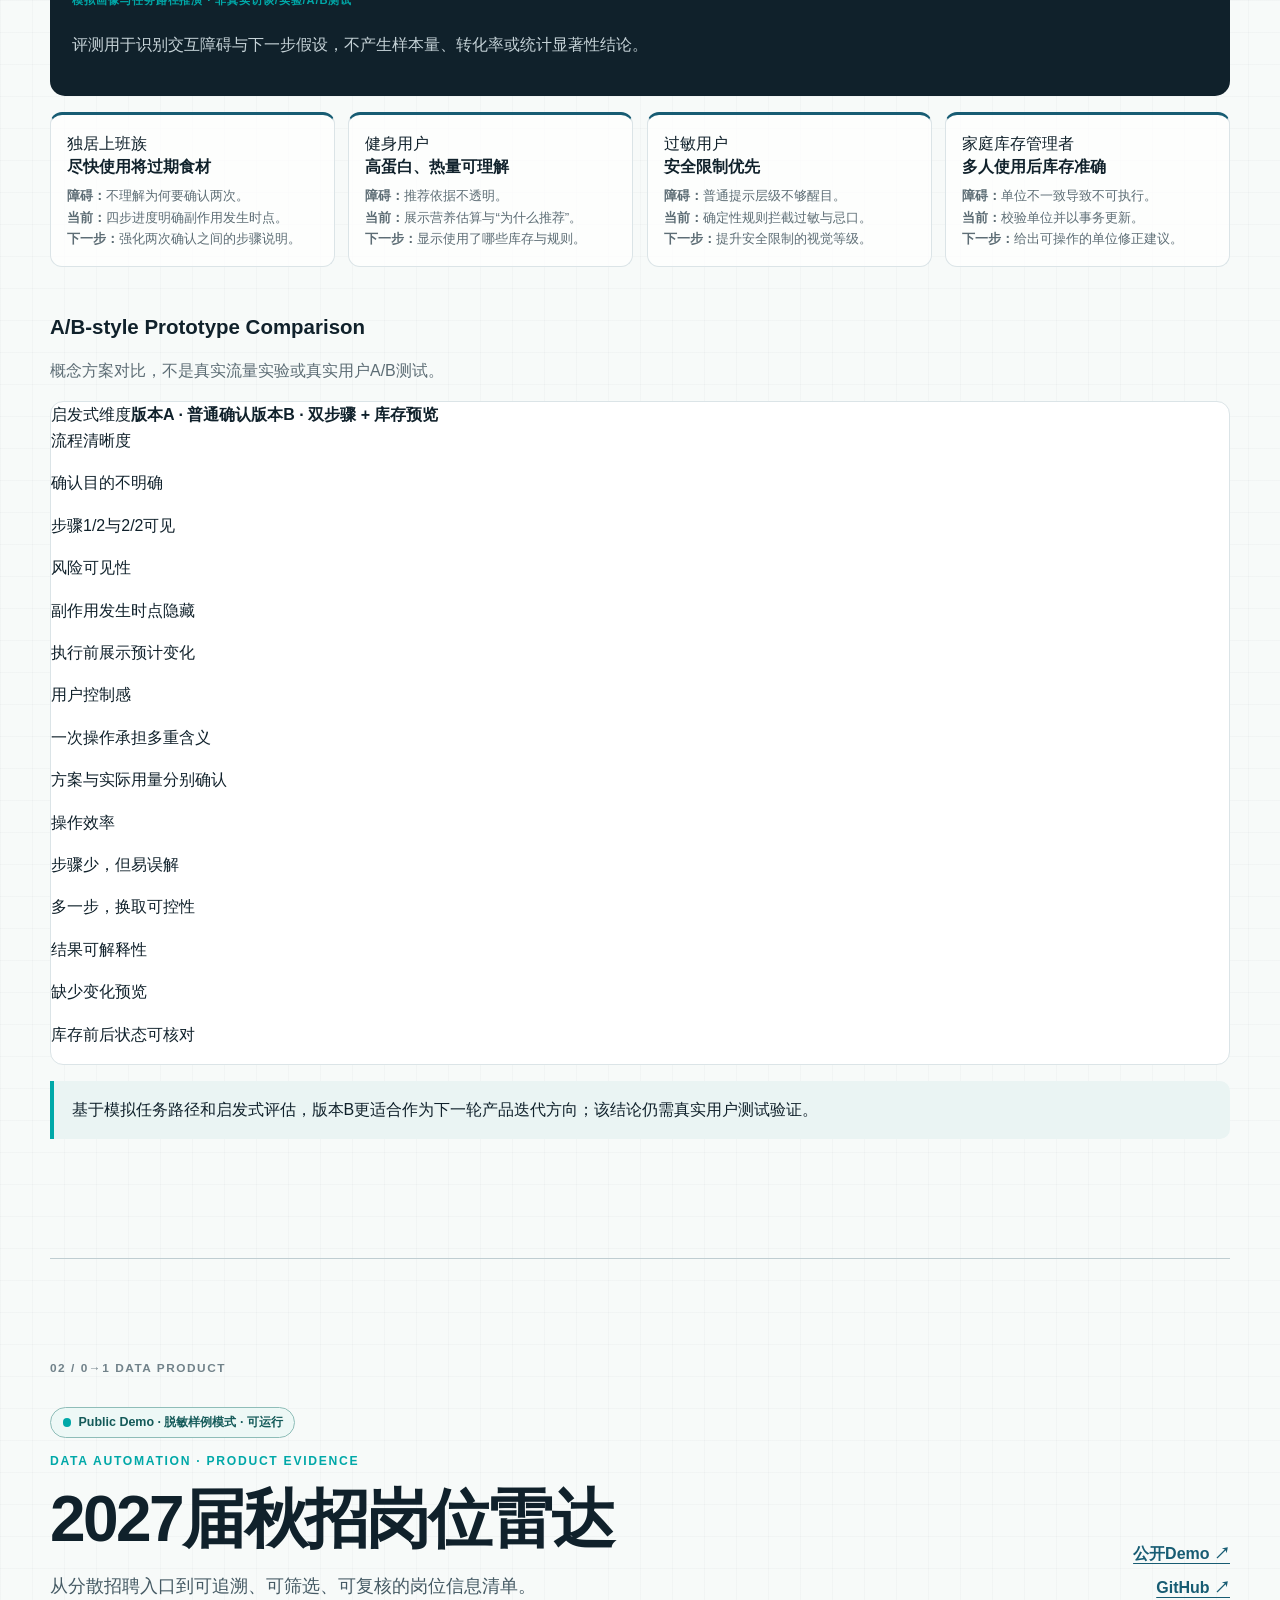
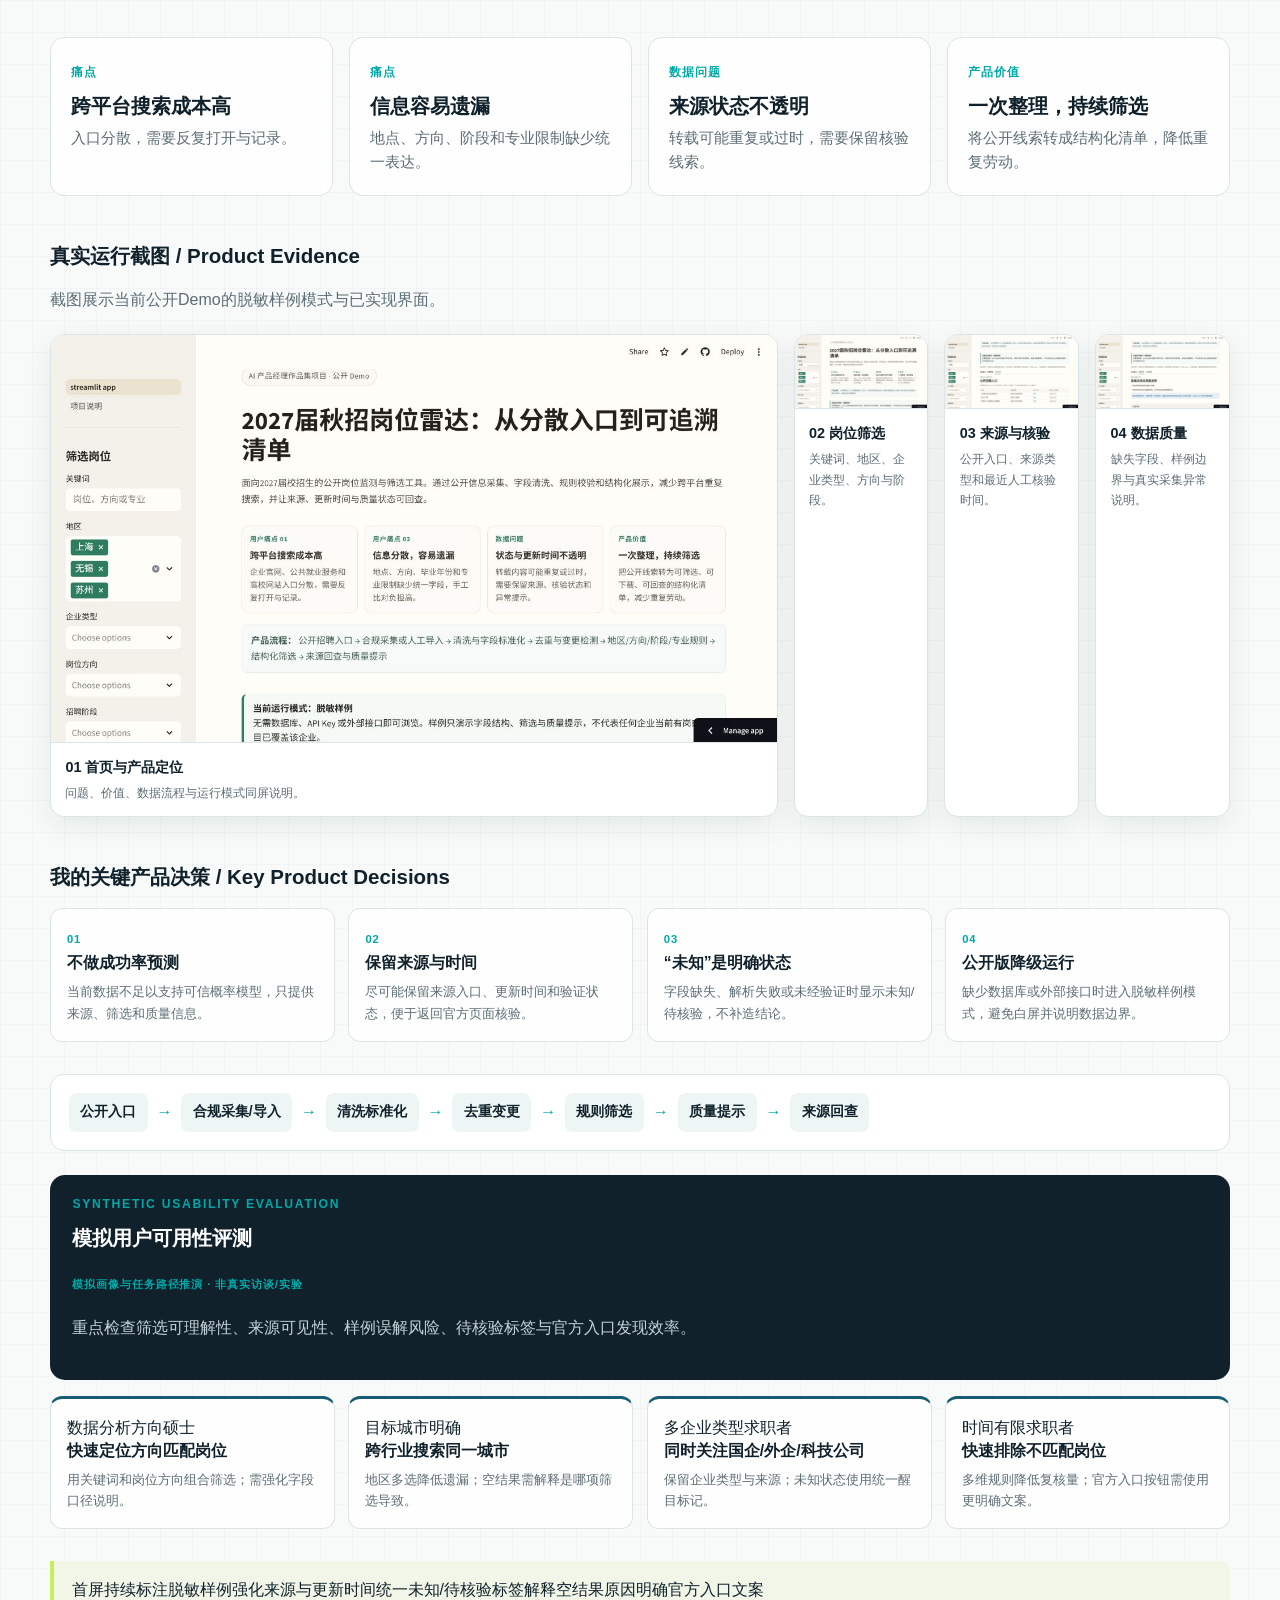
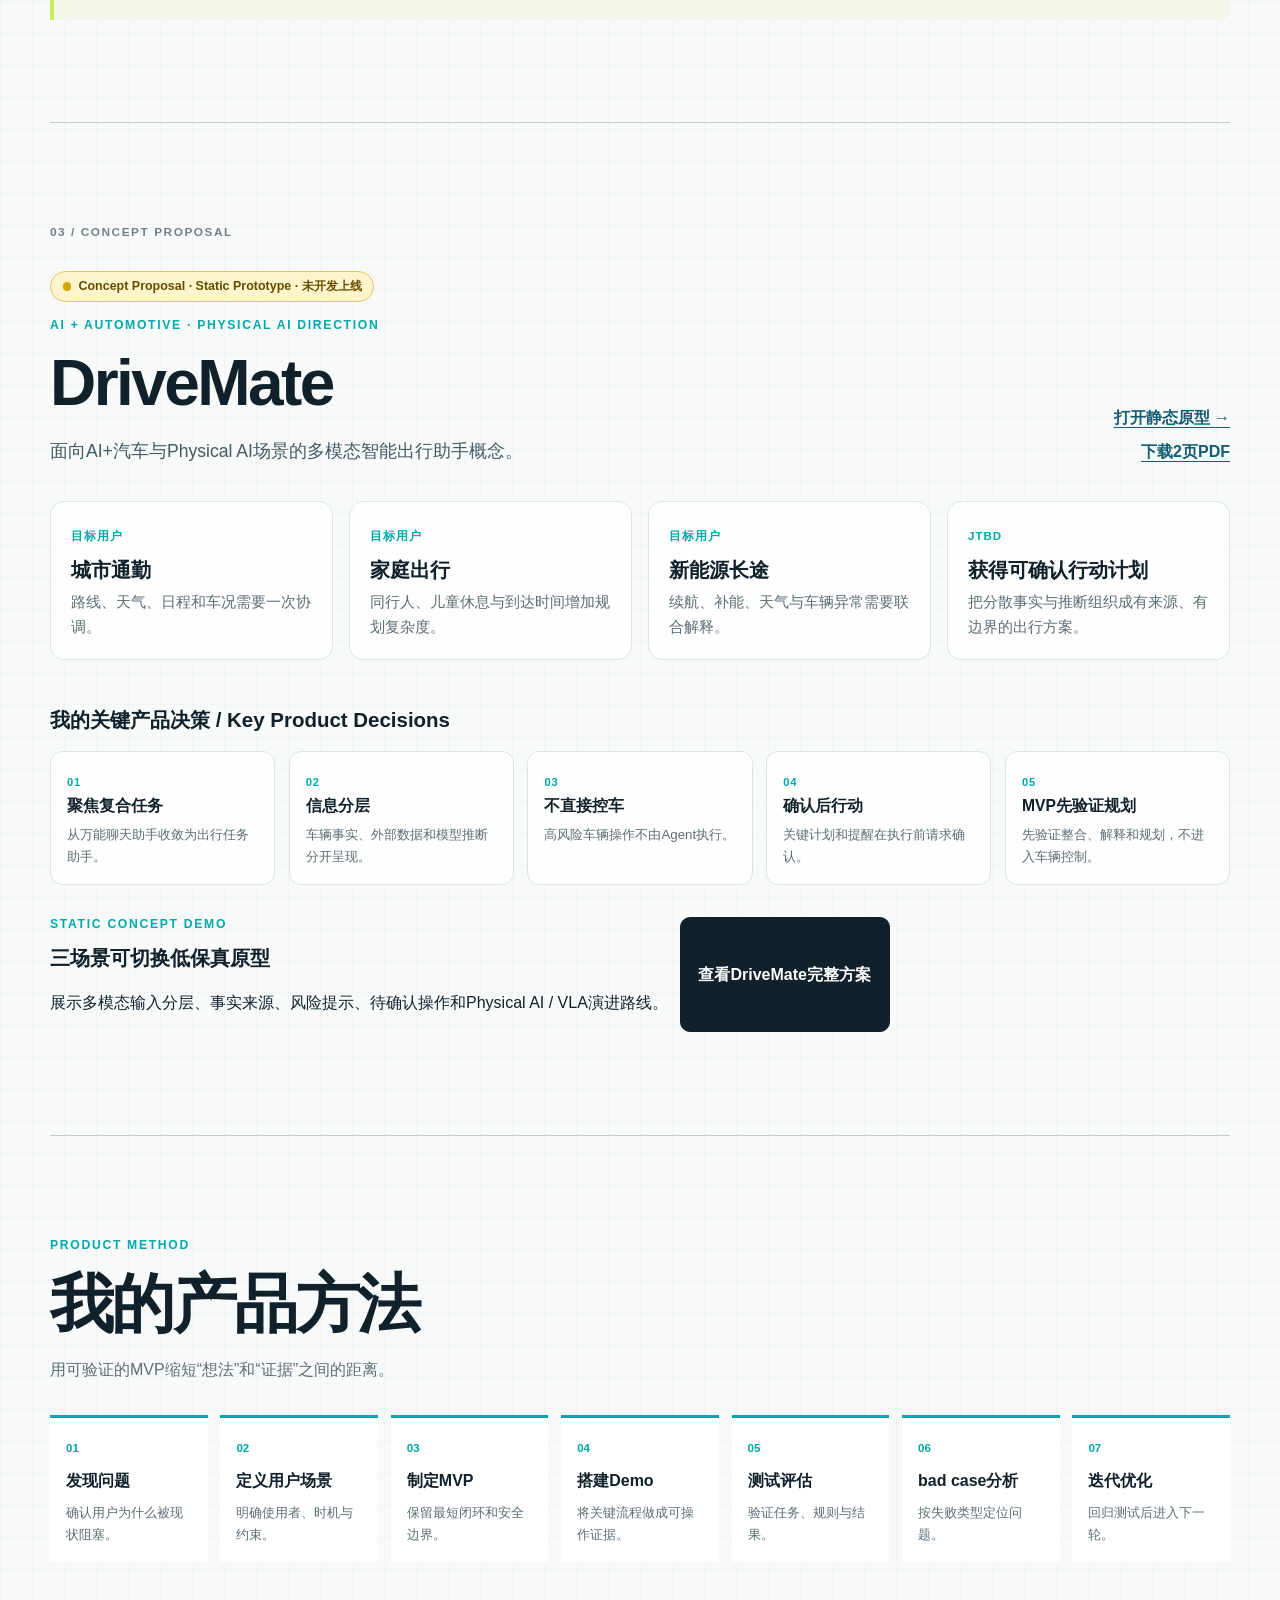
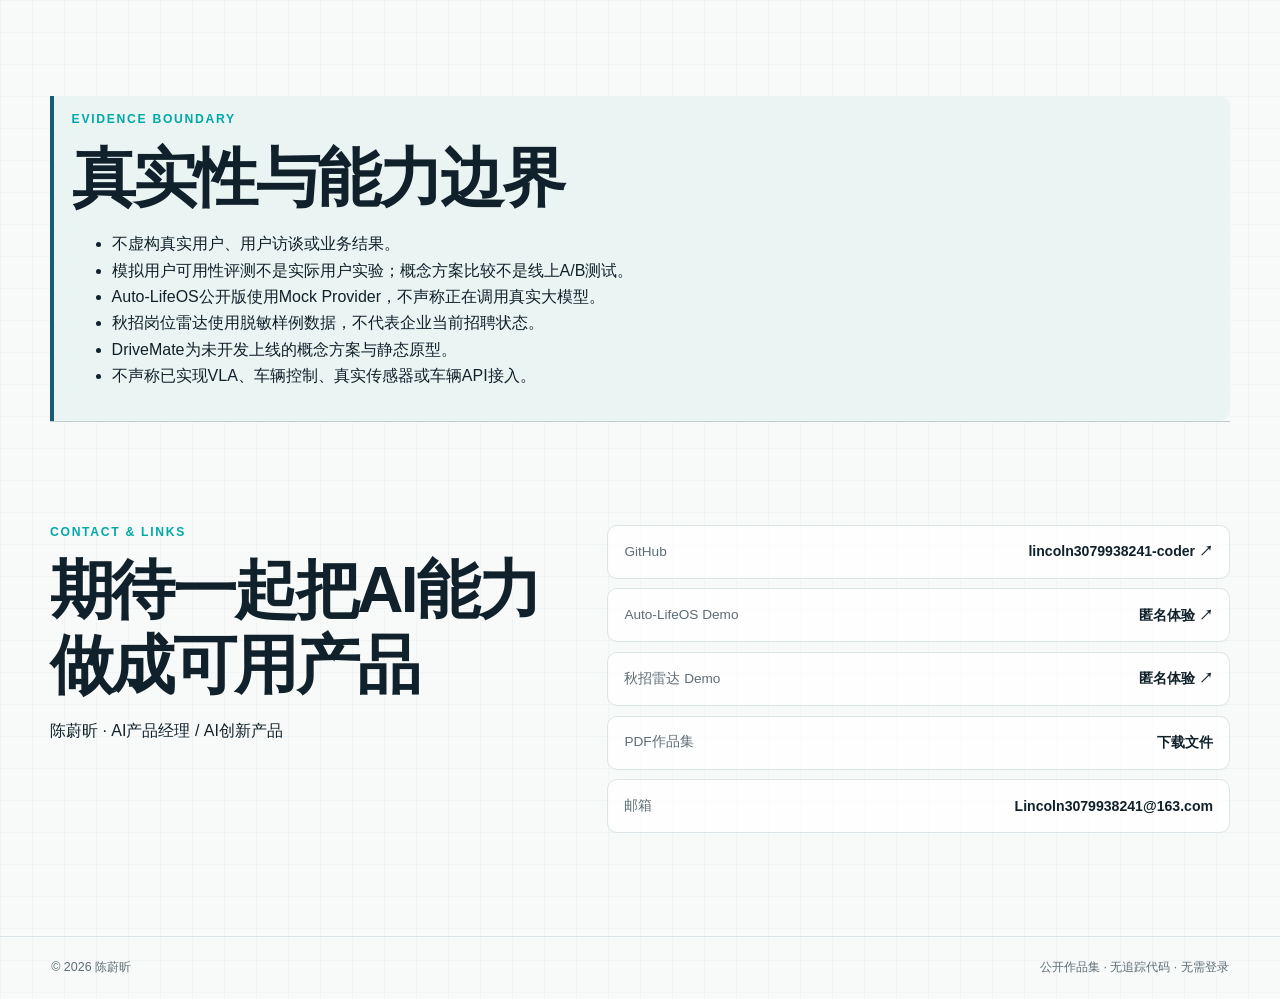
==== commit be7d58a0: "feat: strengthen portfolio evidence and automotive AI concept" ====
--- a/index.html
+++ b/index.html
@@ -3,7 +3,7 @@
 <head>
   <meta charset="utf-8">
   <meta name="viewport" content="width=device-width, initial-scale=1">
-  <meta name="description" content="陈蔚昕的AI产品经理作品集：AI Agent、数据产品与AI+汽车创新产品概念。">
+  <meta name="description" content="陈蔚昕的AI产品经理作品集：可运行AI Agent、数据产品与AI+汽车创新概念。">
   <title>陈蔚昕｜AI产品经理作品集</title>
   <link rel="stylesheet" href="styles.css">
 </head>
@@ -11,13 +11,10 @@
   <a class="skip-link" href="#main">跳到主要内容</a>
   <header class="site-header">
     <a class="brand" href="#top" aria-label="返回首页">
-      <span class="brand-mark">WX</span>
-      <span>陈蔚昕 · AI Product</span>
+      <span class="brand-mark">WX</span><span>陈蔚昕 · AI Product</span>
     </a>
     <nav aria-label="主要导航">
-      <a href="#work">项目</a>
-      <a href="#method">方法</a>
-      <a href="#contact">联系</a>
+      <a href="#work">项目</a><a href="#method">方法</a><a href="#contact">联系</a>
       <a class="nav-cta" href="assets/Chen-Weixin-AI-Product-Portfolio.pdf">PDF</a>
     </nav>
   </header>
@@ -30,44 +27,33 @@
         <p class="lead">具备AI Agent、数据产品和独立应用开发经验，能够完成用户问题识别、产品方案设计、Demo搭建、测试评估与迭代落地。</p>
         <div class="hero-actions">
           <a class="button primary" href="#work">查看项目</a>
-          <a class="button secondary" href="assets/Chen-Weixin-AI-Product-Portfolio.pdf">下载PDF作品集</a>
-        </div>
-        <p class="evidence-note">作品集只使用仓库可验证信息；不虚构模型调用、用户规模、访谈或业务效果。</p>
+          <a class="button secondary" href="assets/Chen-Weixin-AI-Product-Portfolio.pdf">下载7页PDF</a>
+        </div>
       </div>
       <div class="hero-panel" aria-label="能力概览">
         <div class="radar-line"><span>PROBLEM</span><i></i><b>问题定义</b></div>
         <div class="radar-line"><span>DESIGN</span><i></i><b>方案与原型</b></div>
         <div class="radar-line"><span>BUILD</span><i></i><b>Demo落地</b></div>
         <div class="radar-line"><span>EVALUATE</span><i></i><b>测试与迭代</b></div>
-        <div class="signal-card">
-          <span>FOCUS</span>
-          <strong>AI Agent × 数据产品 × AI+汽车</strong>
-          <small>从用户问题到可验证Demo</small>
-        </div>
+        <div class="signal-card"><span>FOCUS</span><strong>AI Agent × 数据产品 × AI+汽车</strong><small>从用户问题到可验证证据</small></div>
       </div>
     </section>
 
     <section class="section compact" aria-labelledby="capability-title">
-      <div class="section-heading">
-        <p class="eyebrow">CAPABILITY MAP</p>
-        <h2 id="capability-title">能力地图</h2>
-      </div>
+      <div class="section-heading"><p class="eyebrow">CAPABILITY MAP</p><h2 id="capability-title">能力地图</h2></div>
       <div class="chip-grid">
-        <span>AI产品设计</span>
-        <span>用户场景拆解</span>
-        <span>Agent工作流</span>
-        <span>RAG与生成式AI理解</span>
-        <span>原型与Demo开发</span>
-        <span>数据分析与效果评估</span>
-        <span>AI Coding辅助开发</span>
+        <span>AI产品设计</span><span>用户场景拆解</span><span>Agent工作流</span>
+        <span>RAG与生成式AI理解</span><span>原型与Demo开发</span>
+        <span>数据分析与效果评估</span><span>AI Coding辅助开发</span>
       </div>
     </section>
 
     <section class="section project" id="work" aria-labelledby="auto-title">
       <div class="project-index">01 / CORE CASE</div>
+      <div class="status-tag live">Public Demo · Mock Provider · 可运行</div>
       <div class="project-header">
         <div>
-          <p class="eyebrow">AI AGENT · PUBLIC DEMO</p>
+          <p class="eyebrow">AI AGENT · PRODUCT EVIDENCE</p>
           <h2 id="auto-title">Auto-LifeOS</h2>
           <p class="project-tagline">把饮食需求变成经过规则校验、双阶段确认和库存事务更新的可执行流程。</p>
         </div>
@@ -78,85 +64,71 @@
       </div>
 
       <div class="problem-value-grid">
-        <article>
-          <span>用户问题</span>
-          <h3>饮食建议与家中食材脱节</h3>
-          <p>用户得到一道菜后，仍需自行核对库存、过期状态、忌口和实际用量；文字建议也不应直接修改库存。</p>
-        </article>
-        <article>
-          <span>产品目标</span>
-          <h3>让建议可执行、可控、可回退</h3>
-          <p>自然语言需求经过检索、方案生成和确定性校验，只有两次明确确认后才触发库存事务。</p>
-        </article>
-        <article>
-          <span>公开边界</span>
-          <h3>默认Mock，无需私密Key</h3>
-          <p>公开版强制使用可复现Mock，不声称正在调用GPT、Qwen或其他真实模型；全部数据为synthetic/sample。</p>
-        </article>
-      </div>
-
-      <div class="visual-and-copy">
-        <figure class="screenshot-card">
-          <img src="assets/auto-lifeos-home.png" alt="Auto-LifeOS公开Demo首页，展示产品定位与需求输入流程">
-          <figcaption>公开Demo首页 · 桌面端</figcaption>
-        </figure>
-        <div>
-          <h3>核心功能</h3>
-          <ul class="feature-list">
-            <li>LangGraph节点编排、条件路由、校验重试与异常回退</li>
-            <li>TF-IDF知识检索与结构化MealPlan</li>
-            <li>库存、过敏、忌口、过期、单位和数量规则校验</li>
-            <li>方案确认 + 实际用量确认的双阶段确认</li>
-            <li>SQLite原子库存事务、审计记录与撤销</li>
-          </ul>
-          <div class="facts">
-            <span><b>61</b>公开版测试通过</span>
-            <span><b>27</b>核心仓库测试通过</span>
-            <span><b>28</b>结构化演示菜谱</span>
-          </div>
-        </div>
-      </div>
-
-      <h3 class="subheading">用户流程与Agent架构</h3>
+        <article><span>用户问题</span><h3>建议与家中食材脱节</h3><p>用户仍需核对库存、过期状态、忌口和实际用量。</p></article>
+        <article><span>产品目标</span><h3>让建议可执行、可控、可回退</h3><p>自然语言需求经过检索、确定性校验和两次明确确认后才触发库存事务。</p></article>
+        <article><span>证据</span><h3>运行流程 + 61项测试</h3><p>真实页面覆盖方案、用量确认、库存更新和撤销；测试覆盖规则与事务边界。</p></article>
+      </div>
+
+      <h3 class="subheading">真实运行截图 / Product Evidence</h3>
+      <p class="section-intro">以下截图均来自公开运行页面。点击图片可查看原尺寸。</p>
+      <div class="screenshot-gallery">
+        <a class="gallery-feature" href="assets/screenshots/auto-01-home.jpg" aria-label="查看Auto-LifeOS首页大图">
+          <figure><img src="assets/screenshots/auto-01-home.jpg" alt="Auto-LifeOS公开首页与任务输入界面" loading="lazy"><figcaption><b>01 首页与任务输入</b><span>公开模式、产品价值、四步进度与示例任务。</span></figcaption></figure>
+        </a>
+        <div class="gallery-grid">
+          <a href="assets/screenshots/auto-02-result.jpg" aria-label="查看饮食方案结果大图"><figure><img src="assets/screenshots/auto-02-result.jpg" alt="Auto-LifeOS生成西兰花鸡胸肉方案后的结果页面" loading="lazy"><figcaption><b>02 方案结果</b><span>结构化食材、营养估算与推荐理由。</span></figcaption></figure></a>
+          <a href="assets/screenshots/auto-03-confirm.jpg" aria-label="查看用量确认大图"><figure><img src="assets/screenshots/auto-03-confirm.jpg" alt="Auto-LifeOS实际用量与库存变化确认页面" loading="lazy"><figcaption><b>03 第二阶段确认</b><span>实际用量、使用后剩余与执行前预览。</span></figcaption></figure></a>
+          <a href="assets/screenshots/auto-04-update.jpg" aria-label="查看库存更新大图"><figure><img src="assets/screenshots/auto-04-update.jpg" alt="Auto-LifeOS库存事务更新结果与撤销操作" loading="lazy"><figcaption><b>04 事务结果</b><span>更新前后数量、完成状态与撤销入口。</span></figcaption></figure></a>
+        </div>
+      </div>
+
+      <h3 class="subheading">我的关键产品决策 / Key Product Decisions</h3>
+      <div class="decision-grid">
+        <article><span>01</span><h4>双阶段确认</h4><p>方案确认与实际用量确认分离，避免生成建议直接修改库存。</p></article>
+        <article><span>02</span><h4>模型与规则分工</h4><p>Provider理解需求与组织方案；过敏、忌口、过期、数量和单位由确定性规则控制。</p></article>
+        <article><span>03</span><h4>可回滚的副作用</h4><p>库存更新使用原子事务；失败整体回滚，成功保留审计记录并支持撤销。</p></article>
+        <article><span>04</span><h4>公开Demo优先稳定</h4><p>使用Mock Provider且不依赖私密Key，不声称正在调用真实大模型。</p></article>
+      </div>
+
       <div class="flow" aria-label="Auto-LifeOS用户流程">
         <span>需求输入</span><i>→</i><span>意图理解</span><i>→</i><span>检索与生成</span><i>→</i>
         <span>规则校验</span><i>→</i><span>双确认</span><i>→</i><span>库存事务</span><i>→</i><span>追踪与回退</span>
       </div>
-      <div class="boundary-grid">
-        <div>
-          <span class="mini-label">PROVIDER / MOCK</span>
-          <h4>提出结构化方案</h4>
-          <p>理解需求、组织检索证据、输出候选MealPlan；不拥有库存写权限。</p>
-        </div>
-        <div>
-          <span class="mini-label">RULES</span>
-          <h4>控制可执行性</h4>
-          <p>Pydantic与Python规则校验过敏、忌口、过期、单位、数量和营养范围。</p>
-        </div>
-        <div>
-          <span class="mini-label">TRANSACTION</span>
-          <h4>控制副作用</h4>
-          <p>双确认后由SQLite原子事务更新；失败整体回滚，成功结果可撤销。</p>
-        </div>
-      </div>
+
       <div class="evaluation-panel">
         <div>
-          <p class="eyebrow">TEST & BAD CASE</p>
-          <h3>评测不是“看起来能跑”</h3>
-        </div>
-        <p>自动化测试覆盖路由、别名、规则边界、双确认、事务原子性、撤销与会话隔离。合成Prompt对比观察结构解析、规则通过、幻觉食材、重试与可执行性；明确不等同于真实用户A/B测试。</p>
-        <div class="bad-cases">
-          <span>结构不合法</span><span>库存不足</span><span>过敏/忌口</span><span>食材过期</span>
-          <span>单位不兼容</span><span>需求不清</span><span>事务失败</span>
-        </div>
-      </div>
+          <p class="eyebrow">SYNTHETIC USABILITY EVALUATION</p>
+          <h3>模拟用户可用性评测</h3>
+          <span class="evidence-label">模拟画像与任务路径推演 · 非真实访谈/实验/A/B测试</span>
+        </div>
+        <p>评测用于识别交互障碍与下一步假设，不产生样本量、转化率或统计显著性结论。</p>
+      </div>
+      <div class="persona-grid">
+        <article><span>独居上班族</span><h4>尽快使用将过期食材</h4><p><b>障碍：</b>不理解为何要确认两次。</p><p><b>当前：</b>四步进度明确副作用发生时点。</p><p><b>下一步：</b>强化两次确认之间的步骤说明。</p></article>
+        <article><span>健身用户</span><h4>高蛋白、热量可理解</h4><p><b>障碍：</b>推荐依据不透明。</p><p><b>当前：</b>展示营养估算与“为什么推荐”。</p><p><b>下一步：</b>显示使用了哪些库存与规则。</p></article>
+        <article><span>过敏用户</span><h4>安全限制优先</h4><p><b>障碍：</b>普通提示层级不够醒目。</p><p><b>当前：</b>确定性规则拦截过敏与忌口。</p><p><b>下一步：</b>提升安全限制的视觉等级。</p></article>
+        <article><span>家庭库存管理者</span><h4>多人使用后库存准确</h4><p><b>障碍：</b>单位不一致导致不可执行。</p><p><b>当前：</b>校验单位并以事务更新。</p><p><b>下一步：</b>给出可操作的单位修正建议。</p></article>
+      </div>
+
+      <h3 class="subheading">A/B-style Prototype Comparison</h3>
+      <p class="section-intro">概念方案对比，不是真实流量实验或真实用户A/B测试。</p>
+      <div class="comparison-table" role="table" aria-label="确认流程概念方案比较">
+        <div class="comparison-head" role="row"><span>启发式维度</span><b>版本A · 普通确认</b><b>版本B · 双步骤 + 库存预览</b></div>
+        <div role="row"><span>流程清晰度</span><p>确认目的不明确</p><p>步骤1/2与2/2可见</p></div>
+        <div role="row"><span>风险可见性</span><p>副作用发生时点隐藏</p><p>执行前展示预计变化</p></div>
+        <div role="row"><span>用户控制感</span><p>一次操作承担多重含义</p><p>方案与实际用量分别确认</p></div>
+        <div role="row"><span>操作效率</span><p>步骤少，但易误解</p><p>多一步，换取可控性</p></div>
+        <div role="row"><span>结果可解释性</span><p>缺少变化预览</p><p>库存前后状态可核对</p></div>
+      </div>
+      <p class="conclusion-note">基于模拟任务路径和启发式评估，版本B更适合作为下一轮产品迭代方向；该结论仍需真实用户测试验证。</p>
     </section>
 
     <section class="section project radar-project" aria-labelledby="radar-title">
       <div class="project-index">02 / 0→1 DATA PRODUCT</div>
+      <div class="status-tag live">Public Demo · 脱敏样例模式 · 可运行</div>
       <div class="project-header">
         <div>
-          <p class="eyebrow">DATA AUTOMATION · PUBLIC DEMO</p>
+          <p class="eyebrow">DATA AUTOMATION · PRODUCT EVIDENCE</p>
           <h2 id="radar-title">2027届秋招岗位雷达</h2>
           <p class="project-tagline">从分散招聘入口到可追溯、可筛选、可复核的岗位信息清单。</p>
         </div>
@@ -167,136 +139,111 @@
       </div>
 
       <div class="problem-value-grid four">
-        <article><span>痛点</span><h3>跨平台搜索成本高</h3><p>企业官网、公共就业服务和高校网站入口分散。</p></article>
-        <article><span>痛点</span><h3>岗位信息容易遗漏</h3><p>地点、方向、阶段和专业限制缺少统一表达。</p></article>
-        <article><span>数据问题</span><h3>来源与状态不透明</h3><p>转载可能重复或过时，需要保留来源与更新时间。</p></article>
+        <article><span>痛点</span><h3>跨平台搜索成本高</h3><p>入口分散，需要反复打开与记录。</p></article>
+        <article><span>痛点</span><h3>信息容易遗漏</h3><p>地点、方向、阶段和专业限制缺少统一表达。</p></article>
+        <article><span>数据问题</span><h3>来源状态不透明</h3><p>转载可能重复或过时，需要保留核验线索。</p></article>
         <article><span>产品价值</span><h3>一次整理，持续筛选</h3><p>将公开线索转成结构化清单，降低重复劳动。</p></article>
       </div>
-      <div class="visual-and-copy reverse">
-        <div>
-          <h3>核心能力</h3>
-          <ul class="feature-list">
-            <li>多来源配置与合规采集框架</li>
-            <li>清洗、统一字段、内容哈希、去重与变更检测</li>
-            <li>地区、岗位方向、阶段和专业限制规则筛选</li>
-            <li>来源、样例更新时间、验证状态和质量提示</li>
-            <li>缺少数据库或外部接口时自动进入脱敏样例模式</li>
-          </ul>
-          <p class="boundary-note"><b>能力边界：</b>这是数据自动化、规则筛选、信息管理和产品化展示项目；不包含Agent、大模型、智能推荐或岗位成功率功能。</p>
-          <div class="facts">
-            <span><b>14</b>自动化测试通过</span>
-            <span><b>9</b>脱敏样例记录</span>
-            <span><b>0</b>公开Demo所需密钥</span>
-          </div>
-        </div>
-        <figure class="screenshot-card">
-          <img src="assets/job-radar-home.png" alt="2027届秋招岗位雷达公开Demo首页与结构化筛选界面">
-          <figcaption>公开Demo · 脱敏样例模式</figcaption>
-        </figure>
-      </div>
-      <h3 class="subheading">数据流程</h3>
+
+      <h3 class="subheading">真实运行截图 / Product Evidence</h3>
+      <p class="section-intro">截图展示当前公开Demo的脱敏样例模式与已实现界面。</p>
+      <div class="screenshot-gallery">
+        <a class="gallery-feature" href="assets/screenshots/radar-01-home.jpg" aria-label="查看秋招雷达首页大图"><figure><img src="assets/screenshots/radar-01-home.jpg" alt="秋招岗位雷达首页、产品定位和脱敏样例提示" loading="lazy"><figcaption><b>01 首页与产品定位</b><span>问题、价值、数据流程与运行模式同屏说明。</span></figcaption></figure></a>
+        <div class="gallery-grid three">
+          <a href="assets/screenshots/radar-02-filter.jpg" aria-label="查看岗位筛选大图"><figure><img src="assets/screenshots/radar-02-filter.jpg" alt="秋招岗位雷达关键词、地区和多维筛选界面" loading="lazy"><figcaption><b>02 岗位筛选</b><span>关键词、地区、企业类型、方向与阶段。</span></figcaption></figure></a>
+          <a href="assets/screenshots/radar-03-sources.jpg" aria-label="查看来源核验大图"><figure><img src="assets/screenshots/radar-03-sources.jpg" alt="秋招岗位雷达公开来源、入口与最近人工核验时间" loading="lazy"><figcaption><b>03 来源与核验</b><span>公开入口、来源类型和最近人工核验时间。</span></figcaption></figure></a>
+          <a href="assets/screenshots/radar-04-quality.jpg" aria-label="查看数据质量大图"><figure><img src="assets/screenshots/radar-04-quality.jpg" alt="秋招岗位雷达异常状态与数据质量提示页面" loading="lazy"><figcaption><b>04 数据质量</b><span>缺失字段、样例边界与真实采集异常说明。</span></figcaption></figure></a>
+        </div>
+      </div>
+
+      <h3 class="subheading">我的关键产品决策 / Key Product Decisions</h3>
+      <div class="decision-grid">
+        <article><span>01</span><h4>不做成功率预测</h4><p>当前数据不足以支持可信概率模型，只提供来源、筛选和质量信息。</p></article>
+        <article><span>02</span><h4>保留来源与时间</h4><p>尽可能保留来源入口、更新时间和验证状态，便于返回官方页面核验。</p></article>
+        <article><span>03</span><h4>“未知”是明确状态</h4><p>字段缺失、解析失败或未经验证时显示未知/待核验，不补造结论。</p></article>
+        <article><span>04</span><h4>公开版降级运行</h4><p>缺少数据库或外部接口时进入脱敏样例模式，避免白屏并说明数据边界。</p></article>
+      </div>
       <div class="flow data-flow" aria-label="秋招岗位雷达数据流程">
         <span>公开入口</span><i>→</i><span>合规采集/导入</span><i>→</i><span>清洗标准化</span><i>→</i>
         <span>去重变更</span><i>→</i><span>规则筛选</span><i>→</i><span>质量提示</span><i>→</i><span>来源回查</span>
       </div>
-      <div class="iteration-grid">
-        <div><b>MVP</b><p>来源配置、基础采集接口、清洗与统一字段。</p></div>
-        <div><b>规则化</b><p>毕业年份、地区、方向、阶段、专业限制、去重与变更检测。</p></div>
-        <div><b>公开版</b><p>无需数据库与Key的脱敏样例模式，补充来源和质量提示。</p></div>
-        <div><b>下一步</b><p>逐来源解析测试、异常告警、核验时间与状态变更日志。</p></div>
+
+      <div class="evaluation-panel">
+        <div><p class="eyebrow">SYNTHETIC USABILITY EVALUATION</p><h3>模拟用户可用性评测</h3><span class="evidence-label">模拟画像与任务路径推演 · 非真实访谈/实验</span></div>
+        <p>重点检查筛选可理解性、来源可见性、样例误解风险、待核验标签与官方入口发现效率。</p>
+      </div>
+      <div class="persona-grid">
+        <article><span>数据分析方向硕士</span><h4>快速定位方向匹配岗位</h4><p>用关键词和岗位方向组合筛选；需强化字段口径说明。</p></article>
+        <article><span>目标城市明确</span><h4>跨行业搜索同一城市</h4><p>地区多选降低遗漏；空结果需解释是哪项筛选导致。</p></article>
+        <article><span>多企业类型求职者</span><h4>同时关注国企/外企/科技公司</h4><p>保留企业类型与来源；未知状态使用统一醒目标记。</p></article>
+        <article><span>时间有限求职者</span><h4>快速排除不匹配岗位</h4><p>多维规则降低复核量；官方入口按钮需使用更明确文案。</p></article>
+      </div>
+      <div class="improvement-strip">
+        <span>首屏持续标注脱敏样例</span><span>强化来源与更新时间</span><span>统一未知/待核验标签</span><span>解释空结果原因</span><span>明确官方入口文案</span>
       </div>
     </section>
 
     <section class="section project concept" aria-labelledby="drive-title">
       <div class="project-index">03 / CONCEPT PROPOSAL</div>
-      <div class="concept-label">Concept Proposal / 创新产品概念方案 · 未开发上线</div>
+      <div class="status-tag concept-tag">Concept Proposal · Static Prototype · 未开发上线</div>
       <div class="project-header">
         <div>
-          <p class="eyebrow">AI + AUTOMOTIVE · MULTI-AGENT CONCEPT</p>
+          <p class="eyebrow">AI + AUTOMOTIVE · PHYSICAL AI DIRECTION</p>
           <h2 id="drive-title">DriveMate</h2>
-          <p class="project-tagline">面向车主的多Agent智能出行与车况助手。</p>
+          <p class="project-tagline">面向AI+汽车与Physical AI场景的多模态智能出行助手概念。</p>
         </div>
         <div class="project-links">
-          <a href="drivemate.html">查看2页概念方案 →</a>
-          <a href="assets/DriveMate-Concept-Proposal.pdf">下载概念PDF</a>
+          <a href="drivemate.html">打开静态原型 →</a>
+          <a href="assets/DriveMate-Concept-Proposal.pdf">下载2页PDF</a>
         </div>
       </div>
       <div class="problem-value-grid four">
-        <article><span>目标用户</span><h3>城市通勤</h3><p>需要把路线、日程、天气与补能协调到一次任务中。</p></article>
-        <article><span>目标用户</span><h3>家庭出行</h3><p>多人、行李、儿童与到达时间让出发准备更复杂。</p></article>
-        <article><span>目标用户</span><h3>长途驾驶</h3><p>需要持续关注车况、续航、补能与异常风险。</p></article>
-        <article><span>核心问题</span><h3>传统助手缺少连续执行</h3><p>信息分散在地图、天气、日程、车辆与充电站系统。</p></article>
-      </div>
-
-      <div class="agent-architecture" aria-label="DriveMate多Agent架构">
-        <div class="main-agent">
-          <span>ORCHESTRATOR</span>
-          <strong>DriveMate 主Agent</strong>
-          <p>理解复合任务、拆分步骤、选择工具、汇总事实，并在关键操作前请求确认。</p>
-        </div>
-        <div class="agent-grid">
-          <div><b>出行规划Agent</b><small>地图 / 交通 / 天气</small></div>
-          <div><b>车辆状态解释Agent</b><small>电量 / 胎压 / 维保</small></div>
-          <div><b>补能规划Agent</b><small>续航 / 充电站 / 停留</small></div>
-          <div><b>日程与提醒Agent</b><small>日历 / 出发提醒</small></div>
-          <div><b>应急支持Agent</b><small>异常解释 / 专业服务</small></div>
-        </div>
-      </div>
-
-      <h3 class="subheading">典型用户旅程</h3>
-      <div class="journey">
-        <div><span>01</span><b>提出复合任务</b><p>“明天上午带家人从上海去苏州……”</p></div>
-        <div><span>02</span><b>读取事实</b><p>日程、天气、交通、车辆电量、胎压与维保状态。</p></div>
-        <div><span>03</span><b>协同规划</b><p>估算出发窗口、路线与补能候选，并标记数据来源。</p></div>
-        <div><span>04</span><b>风险与确认</b><p>先展示车辆异常和关键假设，再请求用户确认。</p></div>
-        <div><span>05</span><b>形成计划</b><p>输出出发时间、路线、补能点、提醒和应急建议。</p></div>
-      </div>
-
-      <div class="safety-metrics">
-        <div>
-          <p class="eyebrow">SAFETY BOUNDARY</p>
-          <h3>安全边界</h3>
-          <ul class="feature-list">
-            <li>不直接执行高风险车辆控制</li>
-            <li>关键操作需要用户确认</li>
-            <li>区分车辆事实数据与模型推断</li>
-            <li>车辆异常优先建议联系专业服务</li>
-          </ul>
-        </div>
-        <div>
-          <p class="eyebrow">EVALUATION</p>
-          <h3>评测指标</h3>
-          <div class="metric-cloud">
-            <span>任务完成率</span><span>工具调用准确率</span><span>信息事实性</span>
-            <span>用户确认次数</span><span>响应时间</span><span>用户满意度</span><span>高风险错误率</span>
-          </div>
-        </div>
+        <article><span>目标用户</span><h3>城市通勤</h3><p>路线、天气、日程和车况需要一次协调。</p></article>
+        <article><span>目标用户</span><h3>家庭出行</h3><p>同行人、儿童休息与到达时间增加规划复杂度。</p></article>
+        <article><span>目标用户</span><h3>新能源长途</h3><p>续航、补能、天气与车辆异常需要联合解释。</p></article>
+        <article><span>JTBD</span><h3>获得可确认行动计划</h3><p>把分散事实与推断组织成有来源、有边界的出行方案。</p></article>
+      </div>
+      <h3 class="subheading">我的关键产品决策 / Key Product Decisions</h3>
+      <div class="decision-grid five">
+        <article><span>01</span><h4>聚焦复合任务</h4><p>从万能聊天助手收敛为出行任务助手。</p></article>
+        <article><span>02</span><h4>信息分层</h4><p>车辆事实、外部数据和模型推断分开呈现。</p></article>
+        <article><span>03</span><h4>不直接控车</h4><p>高风险车辆操作不由Agent执行。</p></article>
+        <article><span>04</span><h4>确认后行动</h4><p>关键计划和提醒在执行前请求确认。</p></article>
+        <article><span>05</span><h4>MVP先验证规划</h4><p>先验证整合、解释和规划，不进入车辆控制。</p></article>
+      </div>
+      <div class="concept-cta">
+        <div><p class="eyebrow">STATIC CONCEPT DEMO</p><h3>三场景可切换低保真原型</h3><p>展示多模态输入分层、事实来源、风险提示、待确认操作和Physical AI / VLA演进路线。</p></div>
+        <a class="button primary" href="drivemate.html">查看DriveMate完整方案</a>
       </div>
     </section>
 
     <section class="section method" id="method" aria-labelledby="method-title">
-      <div class="section-heading">
-        <p class="eyebrow">PRODUCT METHOD</p>
-        <h2 id="method-title">我的产品方法</h2>
-        <p>用可验证的MVP缩短“想法”和“证据”之间的距离。</p>
-      </div>
+      <div class="section-heading"><p class="eyebrow">PRODUCT METHOD</p><h2 id="method-title">我的产品方法</h2><p>用可验证的MVP缩短“想法”和“证据”之间的距离。</p></div>
       <div class="method-flow">
-        <div><span>01</span><b>发现问题</b><p>先确认用户为什么被现状阻塞。</p></div>
-        <div><span>02</span><b>定义用户与场景</b><p>明确谁、何时、在什么约束下使用。</p></div>
-        <div><span>03</span><b>制定MVP</b><p>保留最短闭环与清晰安全边界。</p></div>
-        <div><span>04</span><b>搭建Demo</b><p>把关键流程做成可交互原型。</p></div>
-        <div><span>05</span><b>测试与评估</b><p>用任务、规则和结果指标验证。</p></div>
-        <div><span>06</span><b>bad case分析</b><p>按失败类型定位产品或系统问题。</p></div>
-        <div><span>07</span><b>迭代优化</b><p>回归测试后再进入下一轮。</p></div>
-      </div>
+        <div><span>01</span><b>发现问题</b><p>确认用户为什么被现状阻塞。</p></div>
+        <div><span>02</span><b>定义用户场景</b><p>明确使用者、时机与约束。</p></div>
+        <div><span>03</span><b>制定MVP</b><p>保留最短闭环和安全边界。</p></div>
+        <div><span>04</span><b>搭建Demo</b><p>将关键流程做成可操作证据。</p></div>
+        <div><span>05</span><b>测试评估</b><p>验证任务、规则与结果。</p></div>
+        <div><span>06</span><b>bad case分析</b><p>按失败类型定位问题。</p></div>
+        <div><span>07</span><b>迭代优化</b><p>回归测试后进入下一轮。</p></div>
+      </div>
+    </section>
+
+    <section class="section truth-boundary" aria-labelledby="truth-title">
+      <div><p class="eyebrow">EVIDENCE BOUNDARY</p><h2 id="truth-title">真实性与能力边界</h2></div>
+      <ul>
+        <li>不虚构真实用户、用户访谈或业务结果。</li>
+        <li>模拟用户可用性评测不是实际用户实验；概念方案比较不是线上A/B测试。</li>
+        <li>Auto-LifeOS公开版使用Mock Provider，不声称正在调用真实大模型。</li>
+        <li>秋招岗位雷达使用脱敏样例数据，不代表企业当前招聘状态。</li>
+        <li>DriveMate为未开发上线的概念方案与静态原型。</li>
+        <li>不声称已实现VLA、车辆控制、真实传感器或车辆API接入。</li>
+      </ul>
     </section>
 
     <section class="section contact" id="contact" aria-labelledby="contact-title">
-      <div>
-        <p class="eyebrow">CONTACT & LINKS</p>
-        <h2 id="contact-title">期待一起把AI能力做成可用产品</h2>
-        <p>陈蔚昕 · AI产品经理 / AI创新产品</p>
-      </div>
+      <div><p class="eyebrow">CONTACT & LINKS</p><h2 id="contact-title">期待一起把AI能力做成可用产品</h2><p>陈蔚昕 · AI产品经理 / AI创新产品</p></div>
       <div class="contact-links">
         <a href="https://github.com/lincoln3079938241-coder"><span>GitHub</span><b>lincoln3079938241-coder ↗</b></a>
         <a href="https://auto-lifeos-demo.streamlit.app/"><span>Auto-LifeOS Demo</span><b>匿名体验 ↗</b></a>
@@ -304,13 +251,9 @@
         <a href="assets/Chen-Weixin-AI-Product-Portfolio.pdf"><span>PDF作品集</span><b>下载文件</b></a>
         <a href="mailto:Lincoln3079938241@163.com"><span>邮箱</span><b>Lincoln3079938241@163.com</b></a>
       </div>
-      <p class="contact-note">仅公开求职所需联系方式，不展示手机号或其他非必要个人信息。</p>
     </section>
   </main>
 
-  <footer>
-    <span>© 2026 陈蔚昕</span>
-    <span>公开作品集 · 无需登录 · 所有项目边界已明确标注</span>
-  </footer>
+  <footer><span>© 2026 陈蔚昕</span><span>公开作品集 · 无追踪代码 · 无需登录</span></footer>
 </body>
 </html>
--- a/styles.css
+++ b/styles.css
@@ -1,248 +1,316 @@
-:root {
-  --ink: #10212b;
-  --muted: #5d6d75;
-  --line: #dbe4e7;
-  --paper: #f7faf9;
-  --white: #ffffff;
-  --cyan: #00a8a8;
-  --blue: #175c73;
-  --lime: #c8ef5b;
-  --warm: #f2f6e9;
-  --shadow: 0 18px 48px rgba(16, 33, 43, .08);
-}
-
-* { box-sizing: border-box; }
-html { scroll-behavior: smooth; }
-body {
-  margin: 0;
-  color: var(--ink);
-  background:
-    linear-gradient(rgba(16,33,43,.025) 1px, transparent 1px),
-    linear-gradient(90deg, rgba(16,33,43,.025) 1px, transparent 1px),
-    var(--paper);
-  background-size: 32px 32px;
-  font-family: "Microsoft YaHei", "PingFang SC", "Noto Sans CJK SC", Arial, sans-serif;
-  line-height: 1.65;
-}
-a { color: inherit; }
-img { display: block; max-width: 100%; }
-.skip-link {
-  position: fixed; left: 1rem; top: -4rem; z-index: 100;
-  padding: .6rem .9rem; background: var(--ink); color: #fff;
-}
-.skip-link:focus { top: 1rem; }
-.site-header {
-  position: sticky; top: 0; z-index: 50;
-  display: flex; align-items: center; justify-content: space-between;
-  padding: .85rem clamp(1rem, 4vw, 4rem);
-  background: rgba(247, 250, 249, .94);
-  border-bottom: 1px solid var(--line);
-  backdrop-filter: blur(12px);
-}
-.brand { display: flex; gap: .7rem; align-items: center; text-decoration: none; font-weight: 750; }
-.brand-mark {
-  display: grid; place-items: center; width: 34px; height: 34px;
-  color: var(--ink); background: var(--lime); border-radius: 8px;
-  font: 800 .78rem/1 Arial, sans-serif; letter-spacing: .05em;
-}
-nav { display: flex; align-items: center; gap: 1.3rem; }
-nav a { text-decoration: none; color: #3d4f58; font-size: .92rem; }
-nav a:hover, nav a:focus-visible { color: var(--cyan); }
-.nav-cta { padding: .42rem .75rem; border: 1px solid var(--ink); border-radius: 999px; }
-.section {
-  width: min(1180px, calc(100% - 2rem));
-  margin: 0 auto;
-  padding: clamp(4.5rem, 8vw, 7.5rem) 0;
-}
-.section.compact { padding-top: 1rem; }
-.hero {
-  min-height: 78vh; display: grid; grid-template-columns: 1.18fr .82fr;
-  align-items: center; gap: clamp(2rem, 6vw, 6rem);
-}
-.eyebrow {
-  margin: 0 0 .8rem; color: var(--cyan);
-  font: 780 .76rem/1.3 Arial, sans-serif; letter-spacing: .14em;
-}
-h1, h2, h3, h4 { line-height: 1.16; margin-top: 0; }
-h1 { font-size: clamp(3.2rem, 7vw, 6.4rem); margin-bottom: 1.5rem; letter-spacing: -.055em; }
-h1 span { color: var(--blue); font-size: .46em; letter-spacing: -.02em; }
-h2 { font-size: clamp(2.4rem, 5vw, 4.7rem); letter-spacing: -.04em; margin-bottom: 1rem; }
-h3 { font-size: 1.28rem; }
-.lead { max-width: 740px; color: #425761; font-size: clamp(1.05rem, 1.8vw, 1.3rem); line-height: 1.8; }
-.hero-actions { display: flex; flex-wrap: wrap; gap: .8rem; margin: 2rem 0 1.2rem; }
-.button {
-  display: inline-flex; align-items: center; min-height: 46px; padding: .65rem 1.1rem;
-  border-radius: 10px; text-decoration: none; font-weight: 700;
-}
-.button.primary { background: var(--ink); color: #fff; border: 1px solid var(--ink); }
-.button.secondary { border: 1px solid #93a5ad; background: rgba(255,255,255,.7); }
-.button:hover, .button:focus-visible { outline: 3px solid rgba(0,168,168,.18); }
-.evidence-note { color: var(--muted); font-size: .86rem; }
-.hero-panel {
-  position: relative; overflow: hidden; padding: 1.25rem;
-  border: 1px solid #cbd8dc; border-radius: 22px; background: rgba(255,255,255,.8);
-  box-shadow: var(--shadow);
-}
-.hero-panel::before {
-  content: ""; position: absolute; width: 260px; height: 260px; right: -120px; top: -140px;
-  border: 46px solid rgba(0,168,168,.12); border-radius: 50%;
-}
-.radar-line {
-  position: relative; display: grid; grid-template-columns: 88px 1fr auto;
-  align-items: center; gap: .7rem; padding: 1rem .2rem; border-bottom: 1px solid var(--line);
-}
-.radar-line span { color: var(--muted); font: 720 .7rem/1 Arial, sans-serif; letter-spacing: .12em; }
-.radar-line i { height: 2px; background: linear-gradient(90deg, var(--cyan), rgba(0,168,168,.08)); }
-.radar-line b { font-size: .92rem; }
-.signal-card { margin-top: 1.2rem; padding: 1.2rem; background: var(--ink); color: #fff; border-radius: 14px; }
-.signal-card span { color: var(--lime); font: 760 .72rem Arial, sans-serif; letter-spacing: .12em; }
-.signal-card strong, .signal-card small { display: block; }
-.signal-card strong { margin: .55rem 0 .25rem; font-size: 1.08rem; }
-.signal-card small { color: #b8c6cc; }
-.section-heading { margin-bottom: 2rem; }
-.section-heading p:last-child { color: var(--muted); }
-.chip-grid { display: flex; flex-wrap: wrap; gap: .75rem; }
-.chip-grid span, .bad-cases span, .metric-cloud span {
-  padding: .55rem .85rem; border: 1px solid #cad7db; border-radius: 999px;
-  background: rgba(255,255,255,.75); font-size: .9rem;
-}
-.project { border-top: 1px solid #bfcdd1; }
-.project-index { color: #71828a; font: 760 .74rem Arial, sans-serif; letter-spacing: .13em; margin-bottom: 2rem; }
-.project-header {
-  display: flex; align-items: flex-end; justify-content: space-between;
-  gap: 2rem; margin-bottom: 2.2rem;
-}
-.project-tagline { max-width: 760px; margin: 0; color: #455a64; font-size: 1.1rem; }
-.project-links { display: flex; flex-direction: column; align-items: flex-end; gap: .5rem; min-width: 210px; }
-.project-links a { color: var(--blue); font-weight: 700; text-underline-offset: 4px; }
-.problem-value-grid {
-  display: grid; grid-template-columns: repeat(3, minmax(0, 1fr)); gap: 1rem;
-  margin: 2rem 0 3rem;
-}
-.problem-value-grid.four { grid-template-columns: repeat(4, minmax(0, 1fr)); }
-.problem-value-grid article {
-  padding: 1.25rem; border: 1px solid var(--line); border-radius: 14px;
-  background: rgba(255,255,255,.76);
-}
-.problem-value-grid article span, .mini-label {
-  color: var(--cyan); font: 760 .72rem Arial, sans-serif; letter-spacing: .09em;
-}
-.problem-value-grid article h3 { margin: .6rem 0 .55rem; }
-.problem-value-grid article p { margin: 0; color: var(--muted); font-size: .92rem; }
-.visual-and-copy {
-  display: grid; grid-template-columns: 1.12fr .88fr; gap: clamp(1.5rem, 4vw, 3rem);
-  align-items: center; margin: 2.5rem 0 3rem;
-}
-.visual-and-copy.reverse { grid-template-columns: .9fr 1.1fr; }
-.screenshot-card {
-  margin: 0; padding: .65rem; border: 1px solid #cbd8dc; background: #fff;
-  border-radius: 15px; box-shadow: var(--shadow);
-}
-.screenshot-card img { border-radius: 9px; width: 100%; }
-.screenshot-card figcaption { padding: .65rem .35rem .1rem; color: var(--muted); font-size: .8rem; }
-.feature-list { margin: 0; padding-left: 1.2rem; color: #41555e; }
-.feature-list li { margin: .5rem 0; }
-.facts { display: flex; flex-wrap: wrap; gap: .65rem; margin-top: 1.4rem; }
-.facts span { padding: .7rem .8rem; background: var(--warm); border: 1px solid #dce7bd; border-radius: 9px; font-size: .82rem; }
-.facts b { margin-right: .35rem; color: var(--blue); font-size: 1.05rem; }
-.subheading { margin: 3rem 0 1.2rem; }
-.flow {
-  display: flex; flex-wrap: wrap; gap: .55rem; align-items: center;
-  padding: 1.1rem; border: 1px solid var(--line); background: #fff; border-radius: 14px;
-}
-.flow span { padding: .52rem .72rem; background: #edf6f5; border-radius: 8px; font-size: .86rem; font-weight: 700; }
-.flow i { color: var(--cyan); font-style: normal; }
-.boundary-grid, .iteration-grid {
-  display: grid; grid-template-columns: repeat(3, minmax(0, 1fr)); gap: 1rem; margin-top: 1rem;
-}
-.boundary-grid > div, .iteration-grid > div {
-  padding: 1.15rem; border: 1px solid var(--line); border-radius: 12px; background: rgba(255,255,255,.7);
-}
-.boundary-grid h4 { margin: .55rem 0 .35rem; }
-.boundary-grid p, .iteration-grid p { margin: 0; color: var(--muted); font-size: .9rem; }
-.evaluation-panel {
-  margin-top: 1.5rem; padding: 1.4rem; border-radius: 15px;
-  background: var(--ink); color: #fff;
-}
-.evaluation-panel > p { color: #c5d2d7; }
-.bad-cases, .metric-cloud { display: flex; flex-wrap: wrap; gap: .55rem; }
-.bad-cases span { color: #dce7ea; border-color: #465c65; background: #20343e; }
-.boundary-note { padding: .8rem 1rem; border-left: 4px solid var(--cyan); background: #eaf4f3; border-radius: 0 10px 10px 0; }
-.iteration-grid { grid-template-columns: repeat(4, minmax(0, 1fr)); }
-.iteration-grid b { color: var(--blue); }
-.concept-label {
-  display: inline-flex; margin-bottom: 1.2rem; padding: .4rem .7rem;
-  color: #6a4d00; background: #fff1b8; border: 1px solid #ebd16e; border-radius: 999px; font-size: .82rem;
-}
-.agent-architecture { display: grid; grid-template-columns: .8fr 1.2fr; gap: 1rem; margin: 2rem 0; }
-.main-agent {
-  display: flex; flex-direction: column; justify-content: center;
-  padding: 1.4rem; border-radius: 16px; background: var(--ink); color: #fff;
-}
-.main-agent span { color: var(--lime); font: 760 .72rem Arial, sans-serif; letter-spacing: .12em; }
-.main-agent strong { margin: .75rem 0 .4rem; font-size: 1.35rem; }
-.main-agent p { margin: 0; color: #c3d0d5; }
-.agent-grid { display: grid; grid-template-columns: repeat(2, minmax(0, 1fr)); gap: .8rem; }
-.agent-grid div {
-  padding: 1rem; border: 1px solid var(--line); border-radius: 12px; background: #fff;
-}
-.agent-grid b, .agent-grid small { display: block; }
-.agent-grid small { margin-top: .35rem; color: var(--muted); }
-.agent-grid div:last-child { grid-column: 1 / -1; }
-.journey, .method-flow { display: grid; grid-template-columns: repeat(5, minmax(0, 1fr)); gap: .8rem; }
-.journey div, .method-flow div {
-  position: relative; padding: 1rem; border-top: 3px solid var(--cyan); background: #fff;
-}
-.journey span, .method-flow span { color: var(--cyan); font: 760 .72rem Arial, sans-serif; }
-.journey b, .method-flow b { display: block; margin: .45rem 0; }
-.journey p, .method-flow p { margin: 0; color: var(--muted); font-size: .84rem; }
-.safety-metrics { display: grid; grid-template-columns: 1fr 1fr; gap: 2rem; margin-top: 2.5rem; }
-.method { border-top: 1px solid #bfcdd1; }
-.method-flow { grid-template-columns: repeat(7, minmax(0, 1fr)); }
-.contact {
-  display: grid; grid-template-columns: .9fr 1.1fr; gap: 3rem;
-  border-top: 1px solid #bfcdd1;
-}
-.contact-links { display: grid; gap: .6rem; }
-.contact-links a {
-  display: flex; align-items: center; justify-content: space-between; gap: 1rem;
-  padding: .9rem 1rem; border: 1px solid var(--line); border-radius: 10px;
-  background: rgba(255,255,255,.76); text-decoration: none;
-}
-.contact-links a:hover, .contact-links a:focus-visible { border-color: var(--cyan); }
-.contact-links span { color: var(--muted); font-size: .85rem; }
-.contact-links b { text-align: right; font-size: .88rem; }
-.contact-note { grid-column: 2; margin: -2.4rem 0 0; color: var(--muted); font-size: .8rem; }
+:root {
+  --ink: #10212b;
+  --muted: #5d6d75;
+  --line: #dbe4e7;
+  --paper: #f7faf9;
+  --white: #ffffff;
+  --cyan: #00a8a8;
+  --blue: #175c73;
+  --lime: #c8ef5b;
+  --warm: #f2f6e9;
+  --shadow: 0 18px 48px rgba(16, 33, 43, .08);
+}
+
+* { box-sizing: border-box; }
+html { scroll-behavior: smooth; }
+body {
+  margin: 0;
+  color: var(--ink);
+  background:
+    linear-gradient(rgba(16,33,43,.025) 1px, transparent 1px),
+    linear-gradient(90deg, rgba(16,33,43,.025) 1px, transparent 1px),
+    var(--paper);
+  background-size: 32px 32px;
+  font-family: "Microsoft YaHei", "PingFang SC", "Noto Sans CJK SC", Arial, sans-serif;
+  line-height: 1.65;
+}
+a { color: inherit; }
+img { display: block; max-width: 100%; }
+.skip-link {
+  position: fixed; left: 1rem; top: -4rem; z-index: 100;
+  padding: .6rem .9rem; background: var(--ink); color: #fff;
+}
+.skip-link:focus { top: 1rem; }
+.site-header {
+  position: sticky; top: 0; z-index: 50;
+  display: flex; align-items: center; justify-content: space-between;
+  padding: .85rem clamp(1rem, 4vw, 4rem);
+  background: rgba(247, 250, 249, .94);
+  border-bottom: 1px solid var(--line);
+  backdrop-filter: blur(12px);
+}
+.brand { display: flex; gap: .7rem; align-items: center; text-decoration: none; font-weight: 750; }
+.brand-mark {
+  display: grid; place-items: center; width: 34px; height: 34px;
+  color: var(--ink); background: var(--lime); border-radius: 8px;
+  font: 800 .78rem/1 Arial, sans-serif; letter-spacing: .05em;
+}
+nav { display: flex; align-items: center; gap: 1.3rem; }
+nav a { text-decoration: none; color: #3d4f58; font-size: .92rem; }
+nav a:hover, nav a:focus-visible { color: var(--cyan); }
+.nav-cta { padding: .42rem .75rem; border: 1px solid var(--ink); border-radius: 999px; }
+.section {
+  width: min(1180px, calc(100% - 2rem));
+  margin: 0 auto;
+  padding: clamp(4.5rem, 8vw, 7.5rem) 0;
+}
+.section.compact { padding-top: 1rem; }
+.hero {
+  min-height: 78vh; display: grid; grid-template-columns: 1.18fr .82fr;
+  align-items: center; gap: clamp(2rem, 6vw, 6rem);
+}
+.eyebrow {
+  margin: 0 0 .8rem; color: var(--cyan);
+  font: 780 .76rem/1.3 Arial, sans-serif; letter-spacing: .14em;
+}
+h1, h2, h3, h4 { line-height: 1.16; margin-top: 0; }
+h1 { font-size: clamp(3.2rem, 7vw, 6.4rem); margin-bottom: 1.5rem; letter-spacing: -.055em; }
+h1 span { color: var(--blue); font-size: .46em; letter-spacing: -.02em; }
+h2 { font-size: clamp(2.4rem, 5vw, 4.7rem); letter-spacing: -.04em; margin-bottom: 1rem; }
+h3 { font-size: 1.28rem; }
+.lead { max-width: 740px; color: #425761; font-size: clamp(1.05rem, 1.8vw, 1.3rem); line-height: 1.8; }
+.hero-actions { display: flex; flex-wrap: wrap; gap: .8rem; margin: 2rem 0 1.2rem; }
+.button {
+  display: inline-flex; align-items: center; min-height: 46px; padding: .65rem 1.1rem;
+  border-radius: 10px; text-decoration: none; font-weight: 700;
+}
+.button.primary { background: var(--ink); color: #fff; border: 1px solid var(--ink); }
+.button.secondary { border: 1px solid #93a5ad; background: rgba(255,255,255,.7); }
+.button:hover, .button:focus-visible { outline: 3px solid rgba(0,168,168,.18); }
+.evidence-note { color: var(--muted); font-size: .86rem; }
+.hero-panel {
+  position: relative; overflow: hidden; padding: 1.25rem;
+  border: 1px solid #cbd8dc; border-radius: 22px; background: rgba(255,255,255,.8);
+  box-shadow: var(--shadow);
+}
+.hero-panel::before {
+  content: ""; position: absolute; width: 260px; height: 260px; right: -120px; top: -140px;
+  border: 46px solid rgba(0,168,168,.12); border-radius: 50%;
+}
+.radar-line {
+  position: relative; display: grid; grid-template-columns: 88px 1fr auto;
+  align-items: center; gap: .7rem; padding: 1rem .2rem; border-bottom: 1px solid var(--line);
+}
+.radar-line span { color: var(--muted); font: 720 .7rem/1 Arial, sans-serif; letter-spacing: .12em; }
+.radar-line i { height: 2px; background: linear-gradient(90deg, var(--cyan), rgba(0,168,168,.08)); }
+.radar-line b { font-size: .92rem; }
+.signal-card { margin-top: 1.2rem; padding: 1.2rem; background: var(--ink); color: #fff; border-radius: 14px; }
+.signal-card span { color: var(--lime); font: 760 .72rem Arial, sans-serif; letter-spacing: .12em; }
+.signal-card strong, .signal-card small { display: block; }
+.signal-card strong { margin: .55rem 0 .25rem; font-size: 1.08rem; }
+.signal-card small { color: #b8c6cc; }
+.section-heading { margin-bottom: 2rem; }
+.section-heading p:last-child { color: var(--muted); }
+.chip-grid { display: flex; flex-wrap: wrap; gap: .75rem; }
+.chip-grid span, .bad-cases span, .metric-cloud span {
+  padding: .55rem .85rem; border: 1px solid #cad7db; border-radius: 999px;
+  background: rgba(255,255,255,.75); font-size: .9rem;
+}
+.project { border-top: 1px solid #bfcdd1; }
+.project-index { color: #71828a; font: 760 .74rem Arial, sans-serif; letter-spacing: .13em; margin-bottom: 2rem; }
+.project-header {
+  display: flex; align-items: flex-end; justify-content: space-between;
+  gap: 2rem; margin-bottom: 2.2rem;
+}
+.project-tagline { max-width: 760px; margin: 0; color: #455a64; font-size: 1.1rem; }
+.project-links { display: flex; flex-direction: column; align-items: flex-end; gap: .5rem; min-width: 210px; }
+.project-links a { color: var(--blue); font-weight: 700; text-underline-offset: 4px; }
+.problem-value-grid {
+  display: grid; grid-template-columns: repeat(3, minmax(0, 1fr)); gap: 1rem;
+  margin: 2rem 0 3rem;
+}
+.problem-value-grid.four { grid-template-columns: repeat(4, minmax(0, 1fr)); }
+.problem-value-grid article {
+  padding: 1.25rem; border: 1px solid var(--line); border-radius: 14px;
+  background: rgba(255,255,255,.76);
+}
+.problem-value-grid article span, .mini-label {
+  color: var(--cyan); font: 760 .72rem Arial, sans-serif; letter-spacing: .09em;
+}
+.problem-value-grid article h3 { margin: .6rem 0 .55rem; }
+.problem-value-grid article p { margin: 0; color: var(--muted); font-size: .92rem; }
+.visual-and-copy {
+  display: grid; grid-template-columns: 1.12fr .88fr; gap: clamp(1.5rem, 4vw, 3rem);
+  align-items: center; margin: 2.5rem 0 3rem;
+}
+.visual-and-copy.reverse { grid-template-columns: .9fr 1.1fr; }
+.screenshot-card {
+  margin: 0; padding: .65rem; border: 1px solid #cbd8dc; background: #fff;
+  border-radius: 15px; box-shadow: var(--shadow);
+}
+.screenshot-card img { border-radius: 9px; width: 100%; }
+.screenshot-card figcaption { padding: .65rem .35rem .1rem; color: var(--muted); font-size: .8rem; }
+.feature-list { margin: 0; padding-left: 1.2rem; color: #41555e; }
+.feature-list li { margin: .5rem 0; }
+.facts { display: flex; flex-wrap: wrap; gap: .65rem; margin-top: 1.4rem; }
+.facts span { padding: .7rem .8rem; background: var(--warm); border: 1px solid #dce7bd; border-radius: 9px; font-size: .82rem; }
+.facts b { margin-right: .35rem; color: var(--blue); font-size: 1.05rem; }
+.subheading { margin: 3rem 0 1.2rem; }
+.flow {
+  display: flex; flex-wrap: wrap; gap: .55rem; align-items: center;
+  padding: 1.1rem; border: 1px solid var(--line); background: #fff; border-radius: 14px;
+}
+.flow span { padding: .52rem .72rem; background: #edf6f5; border-radius: 8px; font-size: .86rem; font-weight: 700; }
+.flow i { color: var(--cyan); font-style: normal; }
+.boundary-grid, .iteration-grid {
+  display: grid; grid-template-columns: repeat(3, minmax(0, 1fr)); gap: 1rem; margin-top: 1rem;
+}
+.boundary-grid > div, .iteration-grid > div {
+  padding: 1.15rem; border: 1px solid var(--line); border-radius: 12px; background: rgba(255,255,255,.7);
+}
+.boundary-grid h4 { margin: .55rem 0 .35rem; }
+.boundary-grid p, .iteration-grid p { margin: 0; color: var(--muted); font-size: .9rem; }
+.evaluation-panel {
+  margin-top: 1.5rem; padding: 1.4rem; border-radius: 15px;
+  background: var(--ink); color: #fff;
+}
+.evaluation-panel > p { color: #c5d2d7; }
+.bad-cases, .metric-cloud { display: flex; flex-wrap: wrap; gap: .55rem; }
+.bad-cases span { color: #dce7ea; border-color: #465c65; background: #20343e; }
+.boundary-note { padding: .8rem 1rem; border-left: 4px solid var(--cyan); background: #eaf4f3; border-radius: 0 10px 10px 0; }
+.iteration-grid { grid-template-columns: repeat(4, minmax(0, 1fr)); }
+.iteration-grid b { color: var(--blue); }
+.concept-label {
+  display: inline-flex; margin-bottom: 1.2rem; padding: .4rem .7rem;
+  color: #6a4d00; background: #fff1b8; border: 1px solid #ebd16e; border-radius: 999px; font-size: .82rem;
+}
+.agent-architecture { display: grid; grid-template-columns: .8fr 1.2fr; gap: 1rem; margin: 2rem 0; }
+.main-agent {
+  display: flex; flex-direction: column; justify-content: center;
+  padding: 1.4rem; border-radius: 16px; background: var(--ink); color: #fff;
+}
+.main-agent span { color: var(--lime); font: 760 .72rem Arial, sans-serif; letter-spacing: .12em; }
+.main-agent strong { margin: .75rem 0 .4rem; font-size: 1.35rem; }
+.main-agent p { margin: 0; color: #c3d0d5; }
+.agent-grid { display: grid; grid-template-columns: repeat(2, minmax(0, 1fr)); gap: .8rem; }
+.agent-grid div {
+  padding: 1rem; border: 1px solid var(--line); border-radius: 12px; background: #fff;
+}
+.agent-grid b, .agent-grid small { display: block; }
+.agent-grid small { margin-top: .35rem; color: var(--muted); }
+.agent-grid div:last-child { grid-column: 1 / -1; }
+.journey, .method-flow { display: grid; grid-template-columns: repeat(5, minmax(0, 1fr)); gap: .8rem; }
+.journey div, .method-flow div {
+  position: relative; padding: 1rem; border-top: 3px solid var(--cyan); background: #fff;
+}
+.journey span, .method-flow span { color: var(--cyan); font: 760 .72rem Arial, sans-serif; }
+.journey b, .method-flow b { display: block; margin: .45rem 0; }
+.journey p, .method-flow p { margin: 0; color: var(--muted); font-size: .84rem; }
+.safety-metrics { display: grid; grid-template-columns: 1fr 1fr; gap: 2rem; margin-top: 2.5rem; }
+.method { border-top: 1px solid #bfcdd1; }
+.method-flow { grid-template-columns: repeat(7, minmax(0, 1fr)); }
+.contact {
+  display: grid; grid-template-columns: .9fr 1.1fr; gap: 3rem;
+  border-top: 1px solid #bfcdd1;
+}
+.contact-links { display: grid; gap: .6rem; }
+.contact-links a {
+  display: flex; align-items: center; justify-content: space-between; gap: 1rem;
+  padding: .9rem 1rem; border: 1px solid var(--line); border-radius: 10px;
+  background: rgba(255,255,255,.76); text-decoration: none;
+}
+.contact-links a:hover, .contact-links a:focus-visible { border-color: var(--cyan); }
+.contact-links span { color: var(--muted); font-size: .85rem; }
+.contact-links b { text-align: right; font-size: .88rem; }
+.contact-note { grid-column: 2; margin: -2.4rem 0 0; color: var(--muted); font-size: .8rem; }
 footer {
   display: flex; justify-content: space-between; gap: 1rem;
   padding: 1.3rem clamp(1rem, 4vw, 4rem); border-top: 1px solid var(--line);
   color: var(--muted); font-size: .78rem;
 }
 
+.status-tag {
+  display: inline-flex; align-items: center; gap: .45rem; margin-bottom: 1rem;
+  padding: .42rem .72rem; border: 1px solid #8ebdb8; border-radius: 999px;
+  background: #edf8f6; color: #145a59; font: 750 .78rem/1.2 Arial, sans-serif;
+}
+.status-tag::before { content: ""; width: .55rem; height: .55rem; border-radius: 50%; background: var(--cyan); }
+.status-tag.concept-tag { border-color: #e0c467; background: #fff5cc; color: #654c00; }
+.status-tag.concept-tag::before { background: #d0a800; }
+.section-intro { max-width: 780px; color: var(--muted); }
+.screenshot-gallery {
+  display: grid; grid-template-columns: 1.25fr .75fr; gap: 1rem; margin: 1.3rem 0 2.7rem;
+}
+.screenshot-gallery a {
+  color: inherit; text-decoration: none; border: 1px solid var(--line);
+  border-radius: 14px; overflow: hidden; background: #fff; box-shadow: 0 9px 28px rgba(16,33,43,.08);
+}
+.screenshot-gallery a:hover, .screenshot-gallery a:focus-visible {
+  border-color: var(--cyan); transform: translateY(-2px);
+}
+.screenshot-gallery figure { margin: 0; height: 100%; display: flex; flex-direction: column; }
+.screenshot-gallery img {
+  width: 100%; aspect-ratio: 16 / 9; object-fit: cover; object-position: top;
+  border-bottom: 1px solid var(--line); background: #eef3f2;
+}
+.gallery-feature img { flex: 1; min-height: 320px; }
+.screenshot-gallery figcaption { display: grid; gap: .2rem; padding: .8rem .9rem; }
+.screenshot-gallery figcaption b { font-size: .9rem; }
+.screenshot-gallery figcaption span { color: var(--muted); font-size: .78rem; }
+.gallery-grid { display: grid; grid-template-columns: 1fr; gap: 1rem; }
+.gallery-grid.three { grid-template-columns: repeat(3, minmax(0, 1fr)); }
+.decision-grid, .persona-grid {
+  display: grid; grid-template-columns: repeat(4, minmax(0, 1fr)); gap: .85rem; margin: 1rem 0 2rem;
+}
+.decision-grid.five { grid-template-columns: repeat(5, minmax(0, 1fr)); }
+.decision-grid article, .persona-grid article {
+  padding: 1rem; border: 1px solid var(--line); border-radius: 12px; background: rgba(255,255,255,.76);
+}
+.decision-grid span, .evidence-label {
+  display: inline-block; margin-bottom: .5rem; color: var(--cyan);
+  font: 760 .7rem/1.2 Arial, sans-serif; letter-spacing: .08em; text-transform: uppercase;
+}
+.decision-grid h4, .persona-grid h4 { margin: 0 0 .55rem; font-size: .98rem; }
+.decision-grid p, .persona-grid p { margin: 0; color: var(--muted); font-size: .83rem; }
+.persona-grid article { border-top: 3px solid var(--blue); }
+.persona-grid dl { margin: .65rem 0 0; font-size: .8rem; }
+.persona-grid dt { margin-top: .5rem; font-weight: 750; color: var(--ink); }
+.persona-grid dd { margin: .15rem 0 0; color: var(--muted); }
+.comparison-table {
+  overflow-x: auto; margin: 1rem 0; border: 1px solid var(--line); border-radius: 13px; background: #fff;
+}
+.comparison-table table { width: 100%; min-width: 650px; border-collapse: collapse; }
+.comparison-table th, .comparison-table td { padding: .8rem; border-bottom: 1px solid var(--line); text-align: left; vertical-align: top; font-size: .84rem; }
+.comparison-table th { background: #edf6f5; }
+.comparison-table tr:last-child td { border-bottom: 0; }
+.conclusion-note, .improvement-strip, .truth-boundary {
+  padding: 1rem 1.1rem; border-left: 4px solid var(--cyan); border-radius: 0 10px 10px 0; background: #eaf4f3;
+}
+.improvement-strip { margin-top: 1rem; border-color: var(--lime); background: var(--warm); }
+.truth-boundary { margin-top: 2rem; border-color: var(--blue); }
+.concept-cta { display: flex; flex-wrap: wrap; gap: .75rem; margin-top: 1.2rem; }
+.concept-cta a { text-decoration: none; }
+button, [role="button"] { font: inherit; }
+a:focus-visible, button:focus-visible { outline: 3px solid var(--lime); outline-offset: 3px; }
+
 @media (max-width: 980px) {
-  .hero, .visual-and-copy, .visual-and-copy.reverse, .contact, .agent-architecture, .safety-metrics {
-    grid-template-columns: 1fr;
-  }
+  .hero, .visual-and-copy, .visual-and-copy.reverse, .contact, .agent-architecture, .safety-metrics {
+    grid-template-columns: 1fr;
+  }
   .problem-value-grid.four, .iteration-grid { grid-template-columns: repeat(2, minmax(0, 1fr)); }
+  .decision-grid, .decision-grid.five, .persona-grid { grid-template-columns: repeat(2, minmax(0, 1fr)); }
+  .gallery-grid.three { grid-template-columns: 1fr; }
   .method-flow { grid-template-columns: repeat(4, minmax(0, 1fr)); }
   .contact-note { grid-column: 1; margin: -2rem 0 0; }
 }
-@media (max-width: 720px) {
-  .site-header { align-items: flex-start; }
-  nav { gap: .7rem; flex-wrap: wrap; justify-content: flex-end; }
-  nav a:not(.nav-cta) { display: none; }
-  .hero { min-height: auto; padding-top: 4.5rem; }
-  h1 { font-size: clamp(3rem, 17vw, 5rem); }
-  .project-header { align-items: flex-start; flex-direction: column; }
-  .project-links { align-items: flex-start; }
+@media (max-width: 720px) {
+  .site-header { align-items: flex-start; }
+  nav { gap: .7rem; flex-wrap: wrap; justify-content: flex-end; }
+  nav a:not(.nav-cta) { display: none; }
+  .hero { min-height: auto; padding-top: 4.5rem; }
+  h1 { font-size: clamp(3rem, 17vw, 5rem); }
+  .project-header { align-items: flex-start; flex-direction: column; }
+  .project-links { align-items: flex-start; }
   .problem-value-grid, .problem-value-grid.four, .boundary-grid, .iteration-grid,
-  .journey, .method-flow { grid-template-columns: 1fr; }
+  .journey, .method-flow, .decision-grid, .decision-grid.five, .persona-grid,
+  .screenshot-gallery { grid-template-columns: 1fr; }
+  .gallery-feature img { min-height: 0; }
   .agent-grid { grid-template-columns: 1fr; }
-  .agent-grid div:last-child { grid-column: auto; }
-  .flow i { display: none; }
-  .flow span { width: 100%; }
-  footer { flex-direction: column; }
-}
-@media (prefers-reduced-motion: reduce) {
-  html { scroll-behavior: auto; }
-}
+  .agent-grid div:last-child { grid-column: auto; }
+  .flow i { display: none; }
+  .flow span { width: 100%; }
+  footer { flex-direction: column; }
+}
+@media (prefers-reduced-motion: reduce) {
+  html { scroll-behavior: auto; }
+}
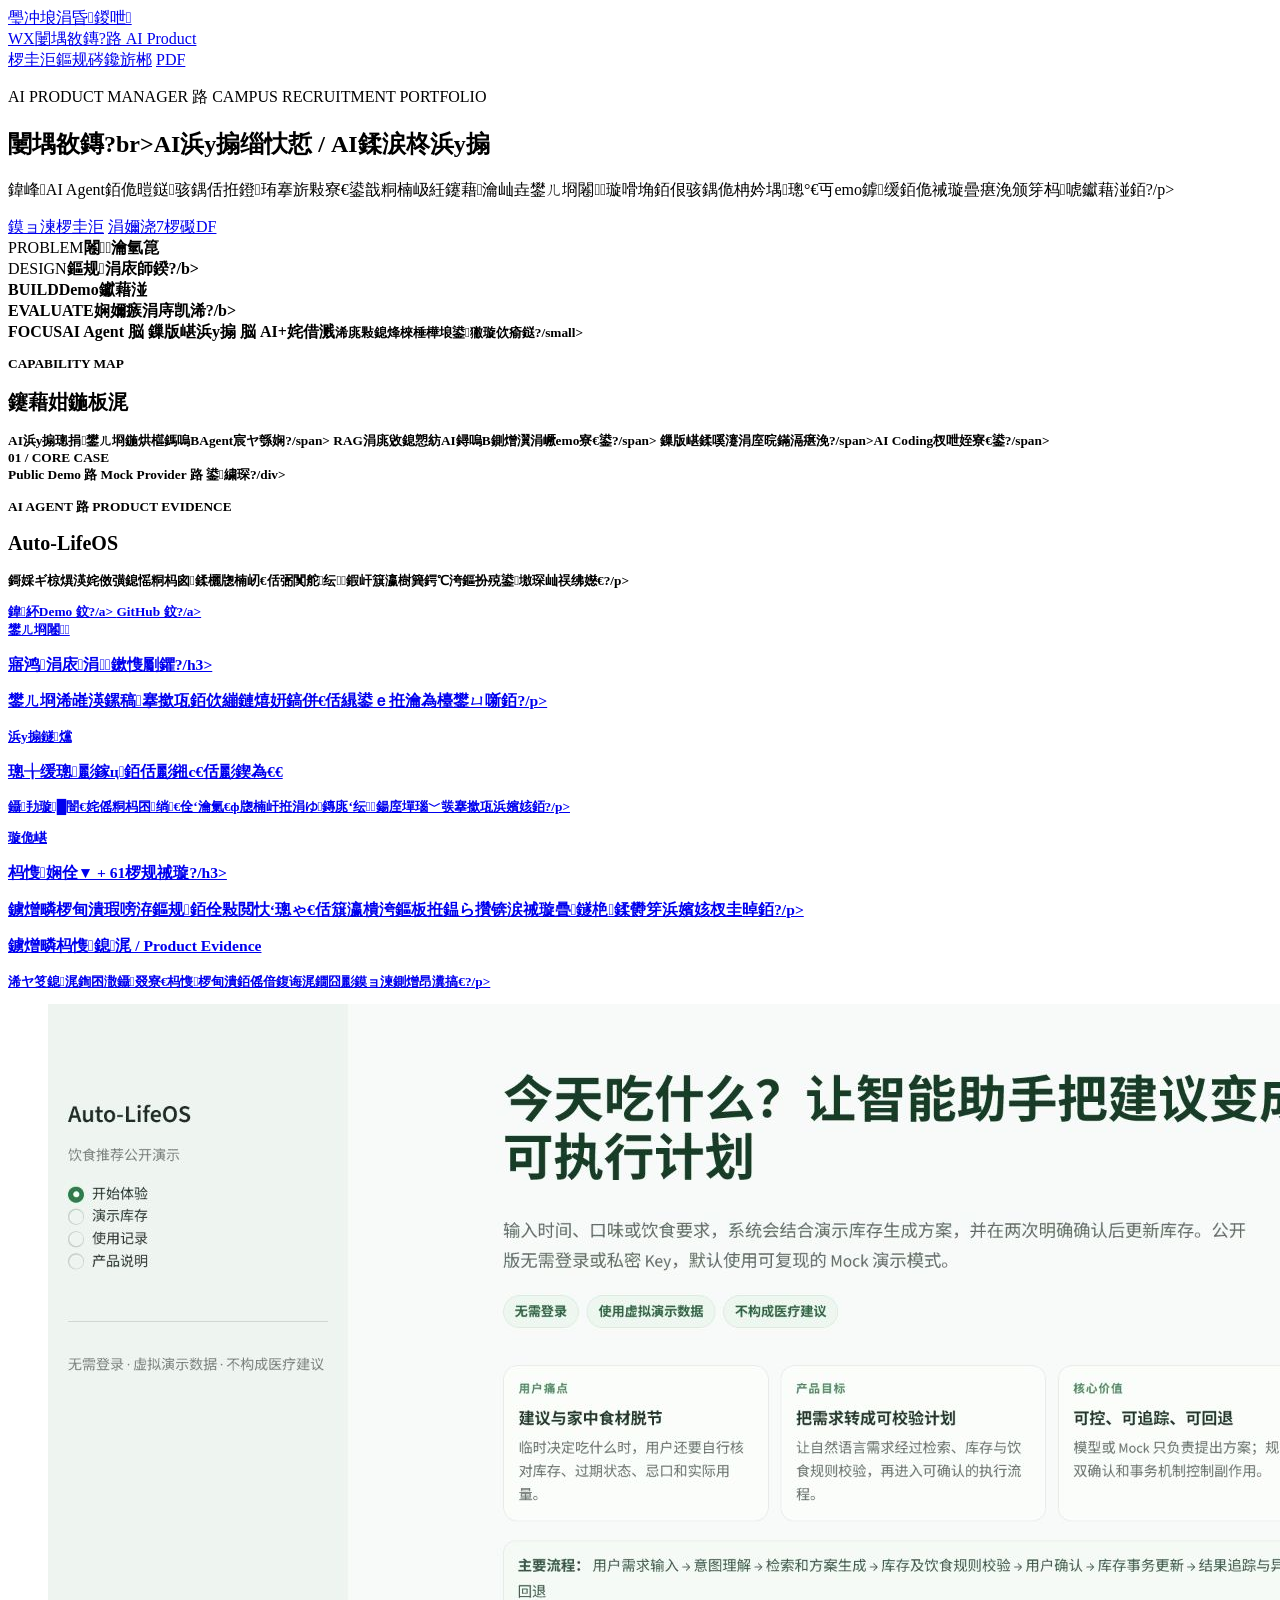
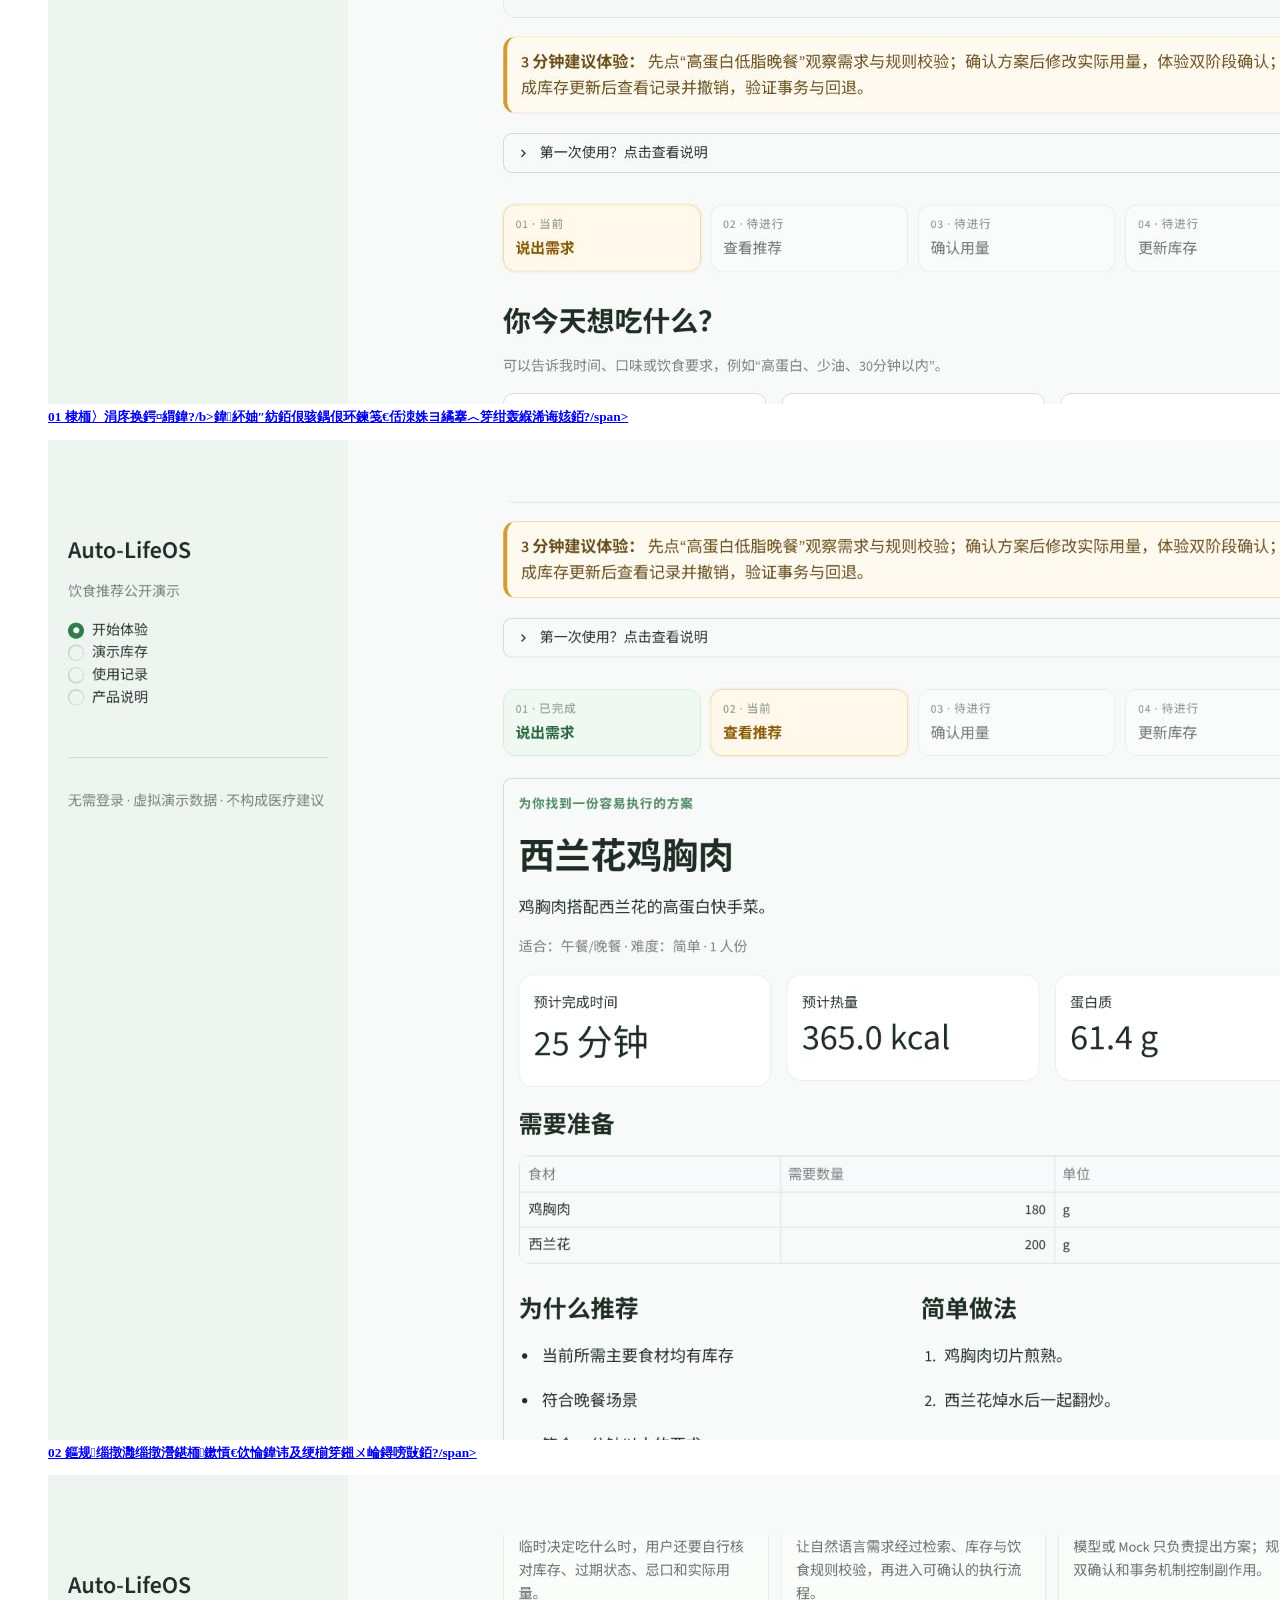
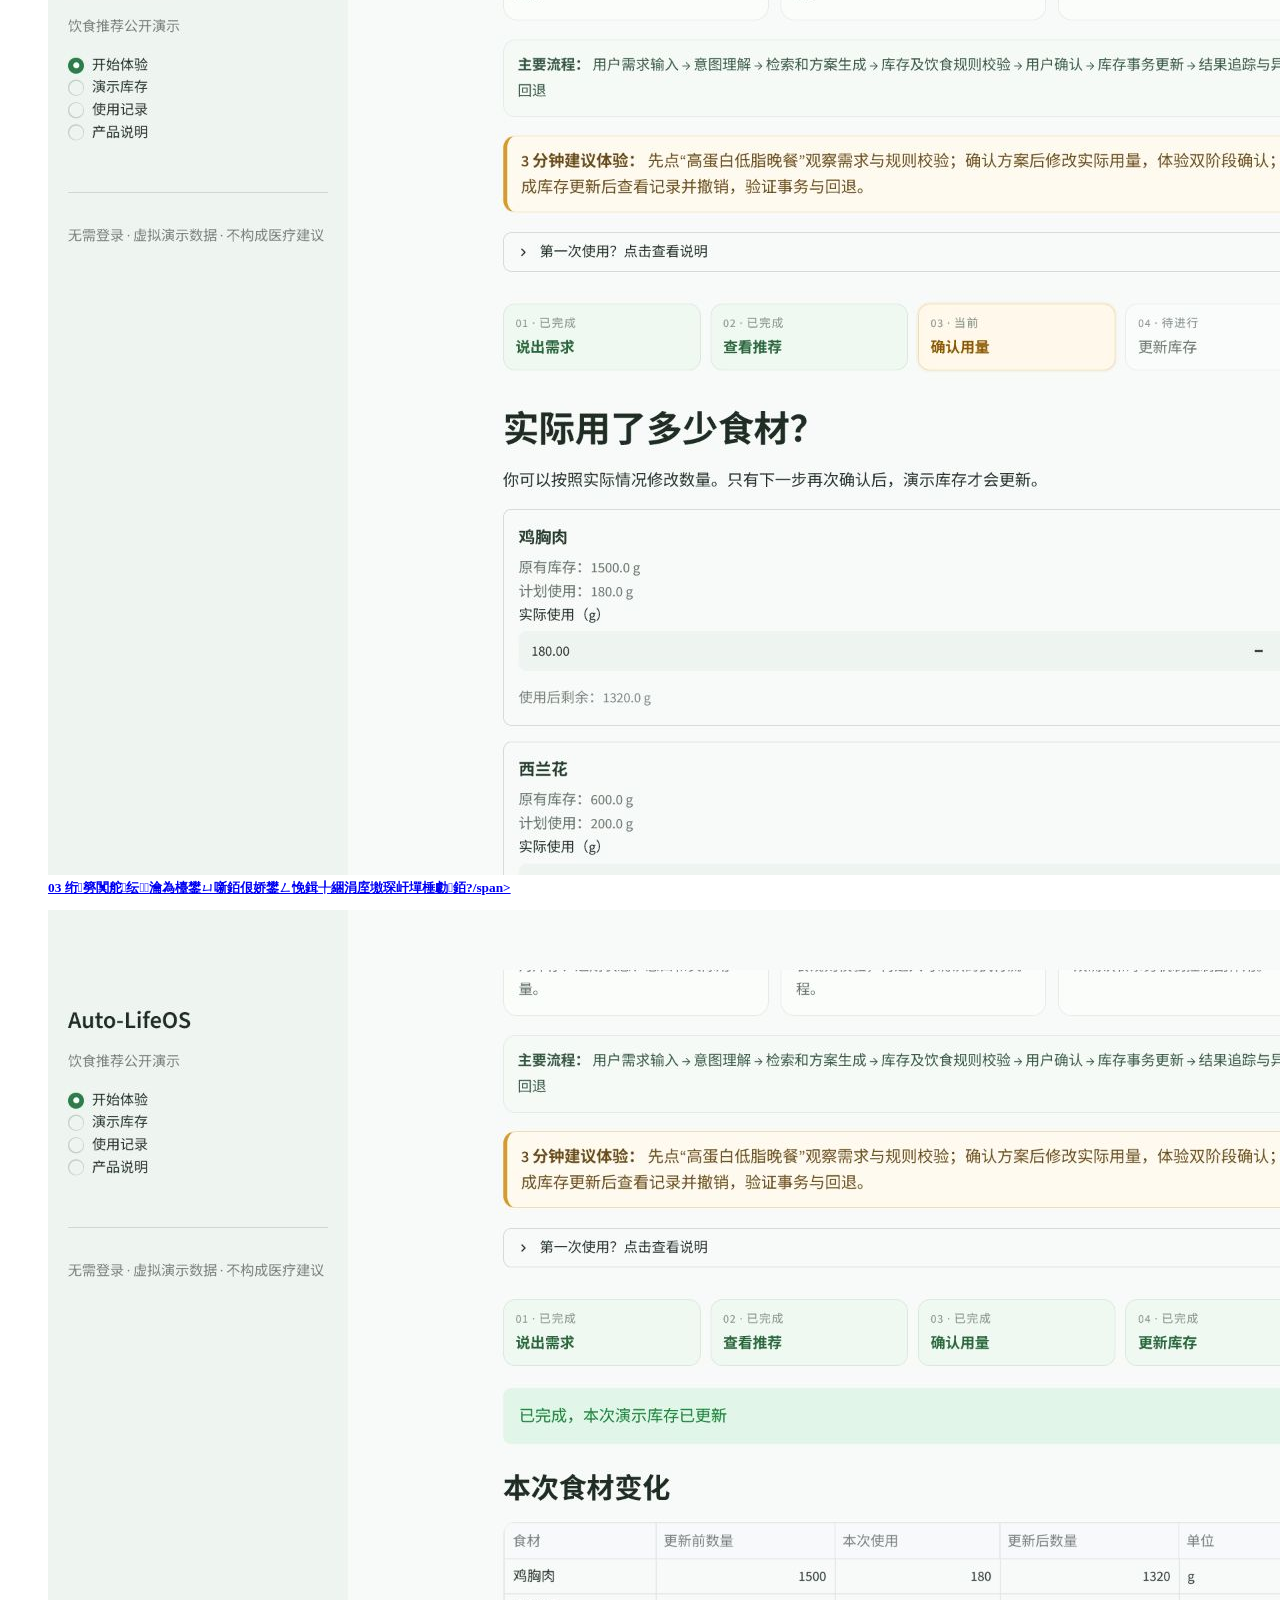
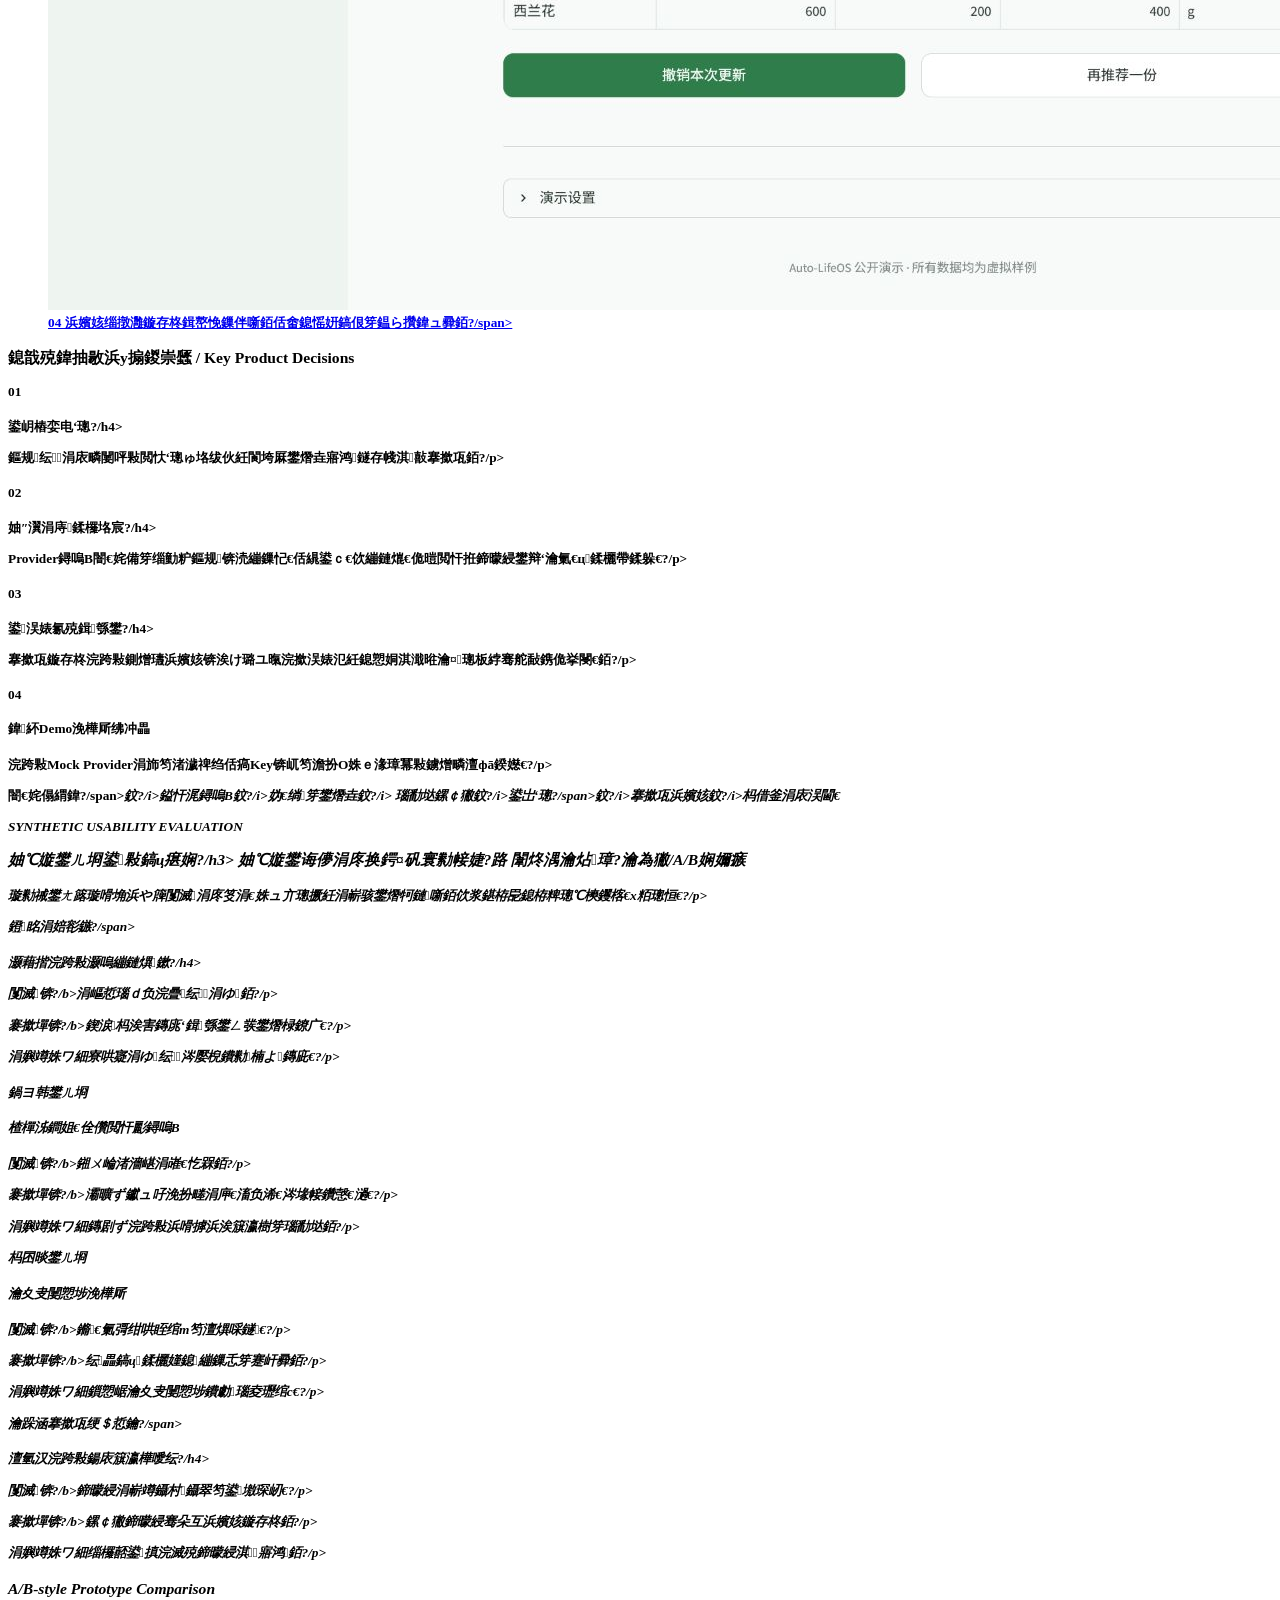
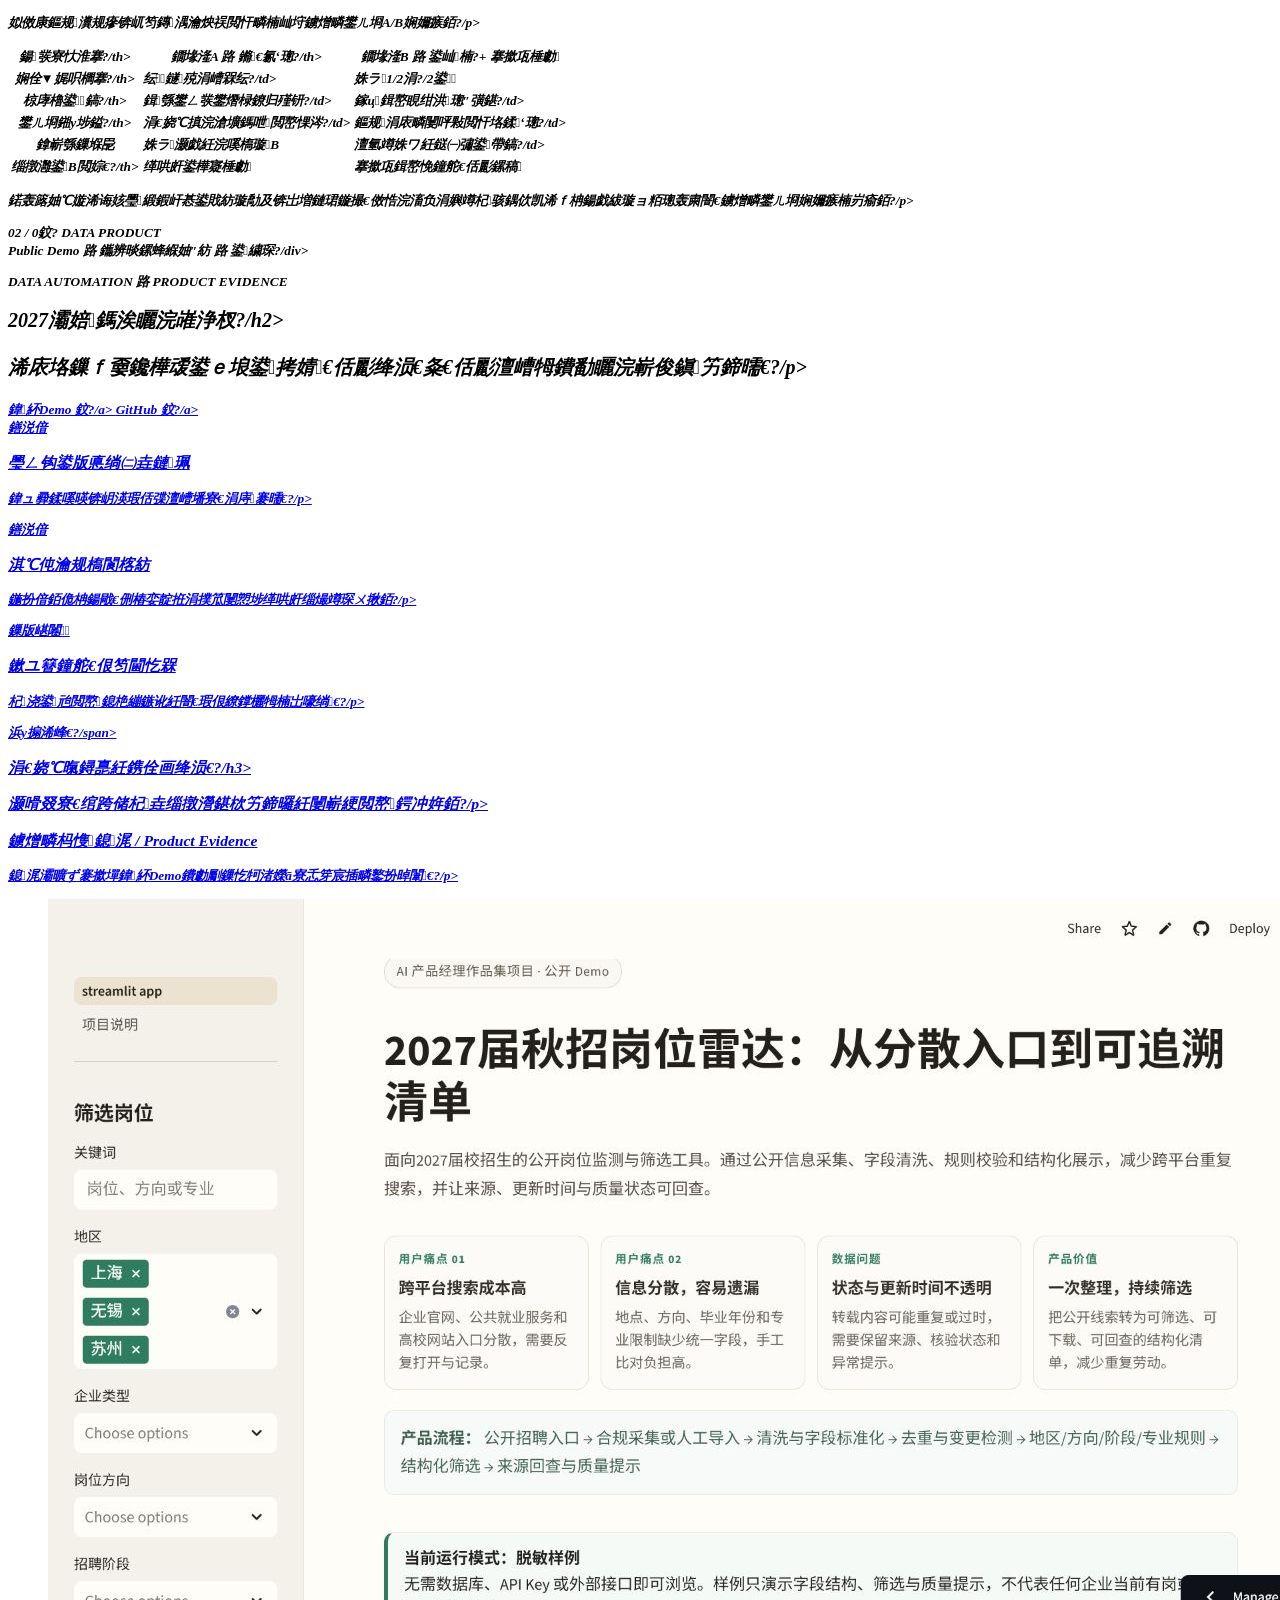
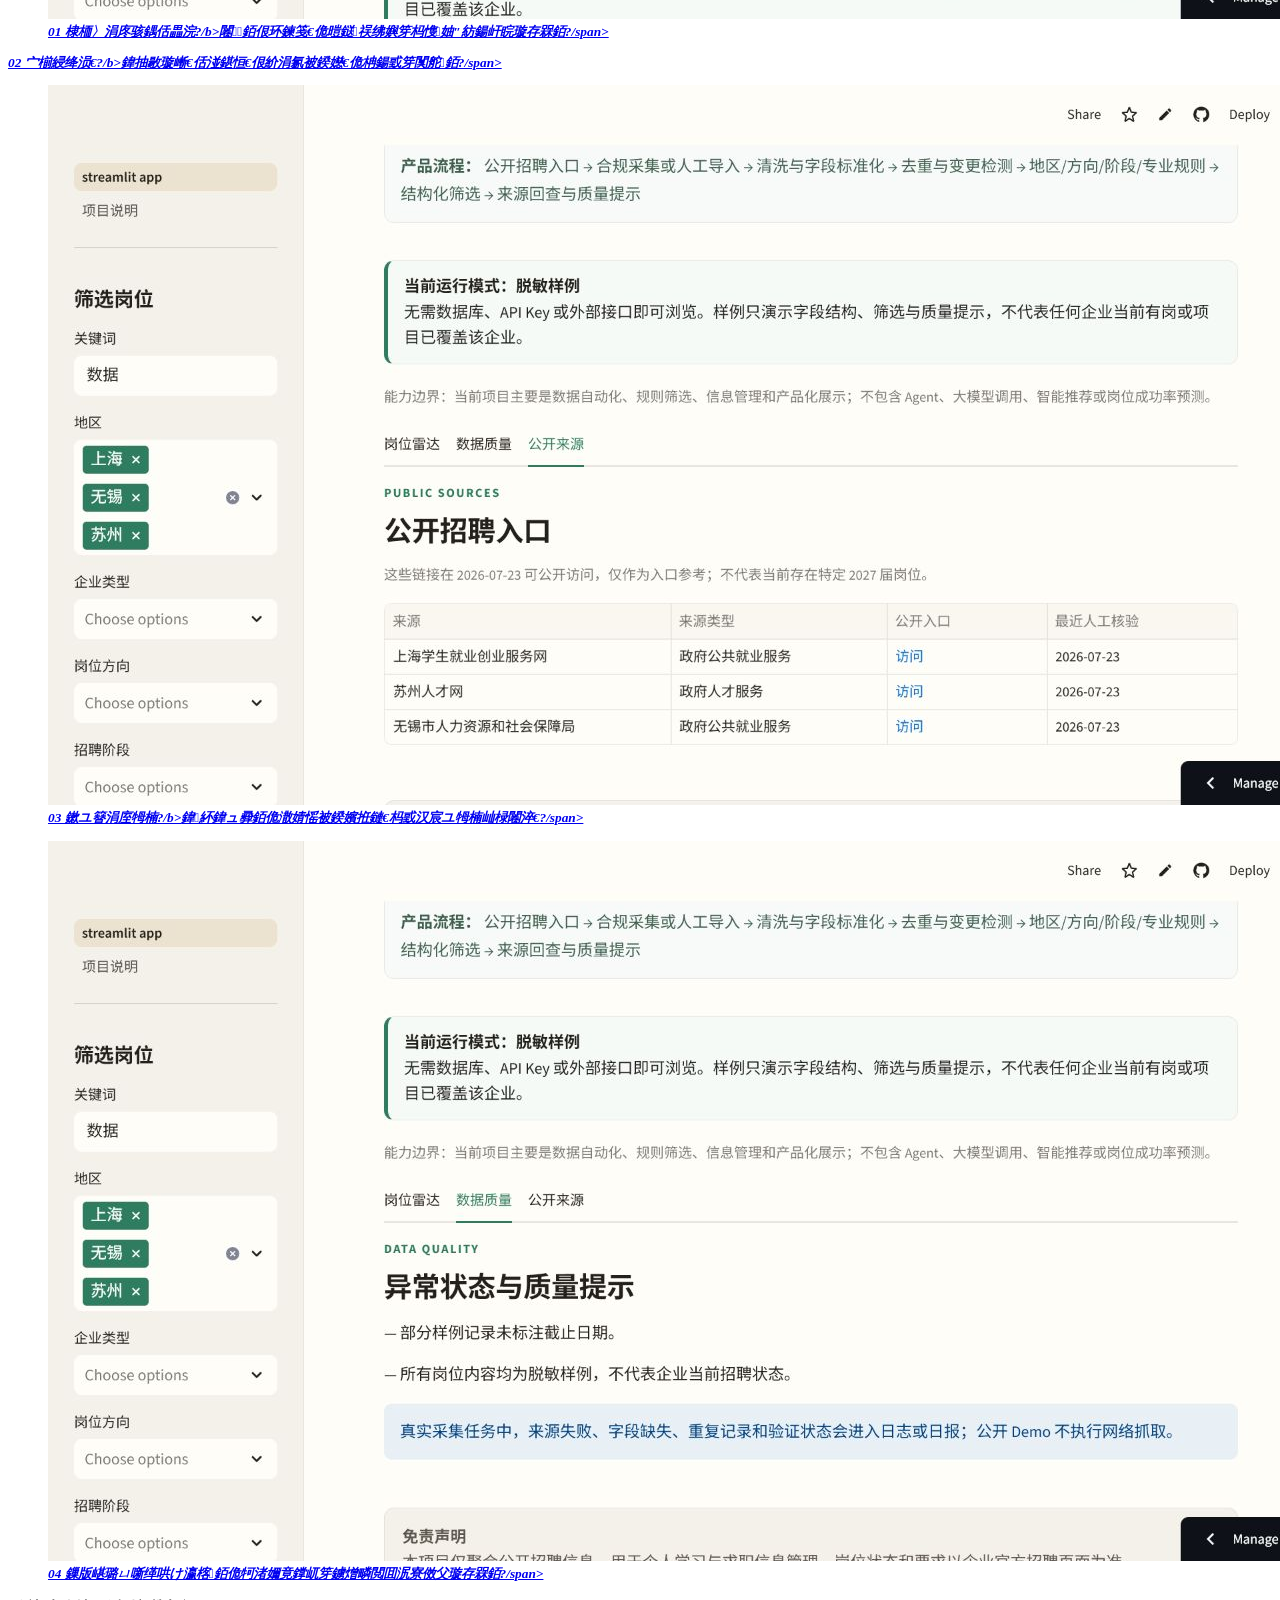
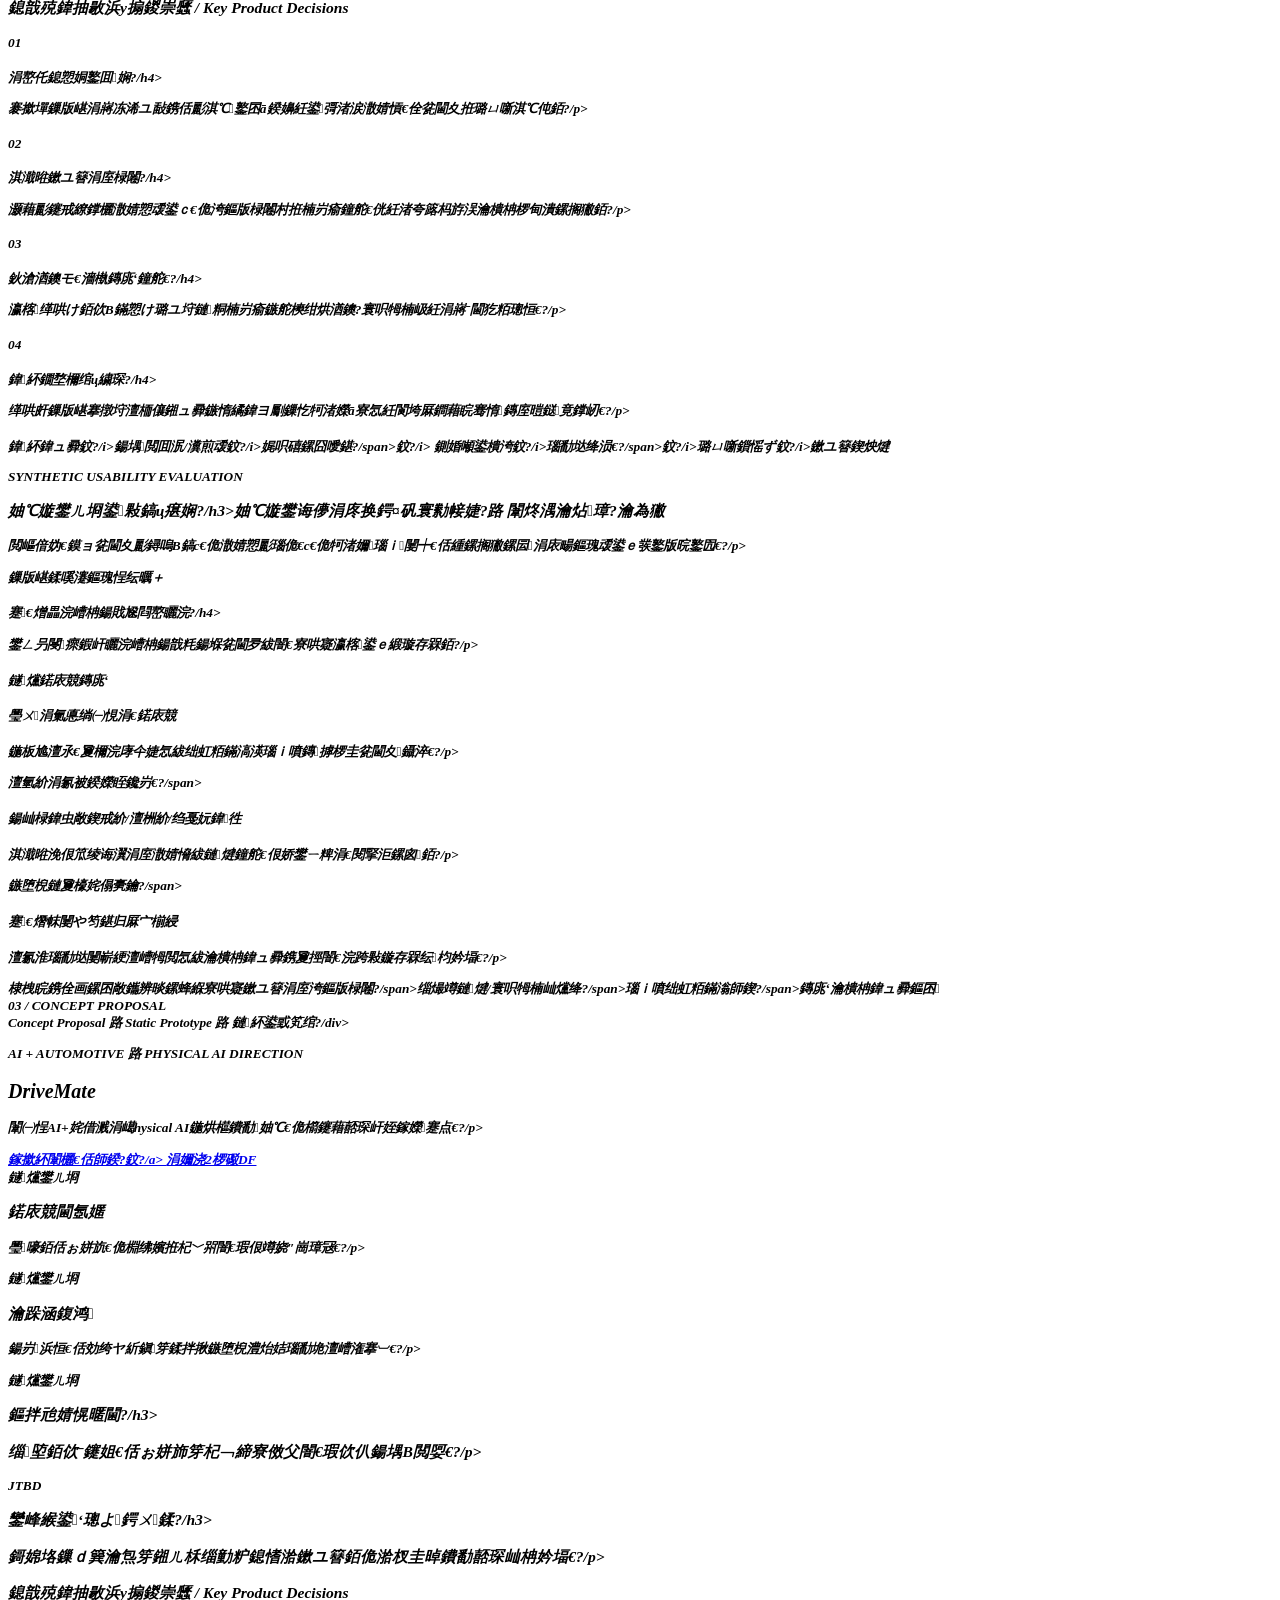
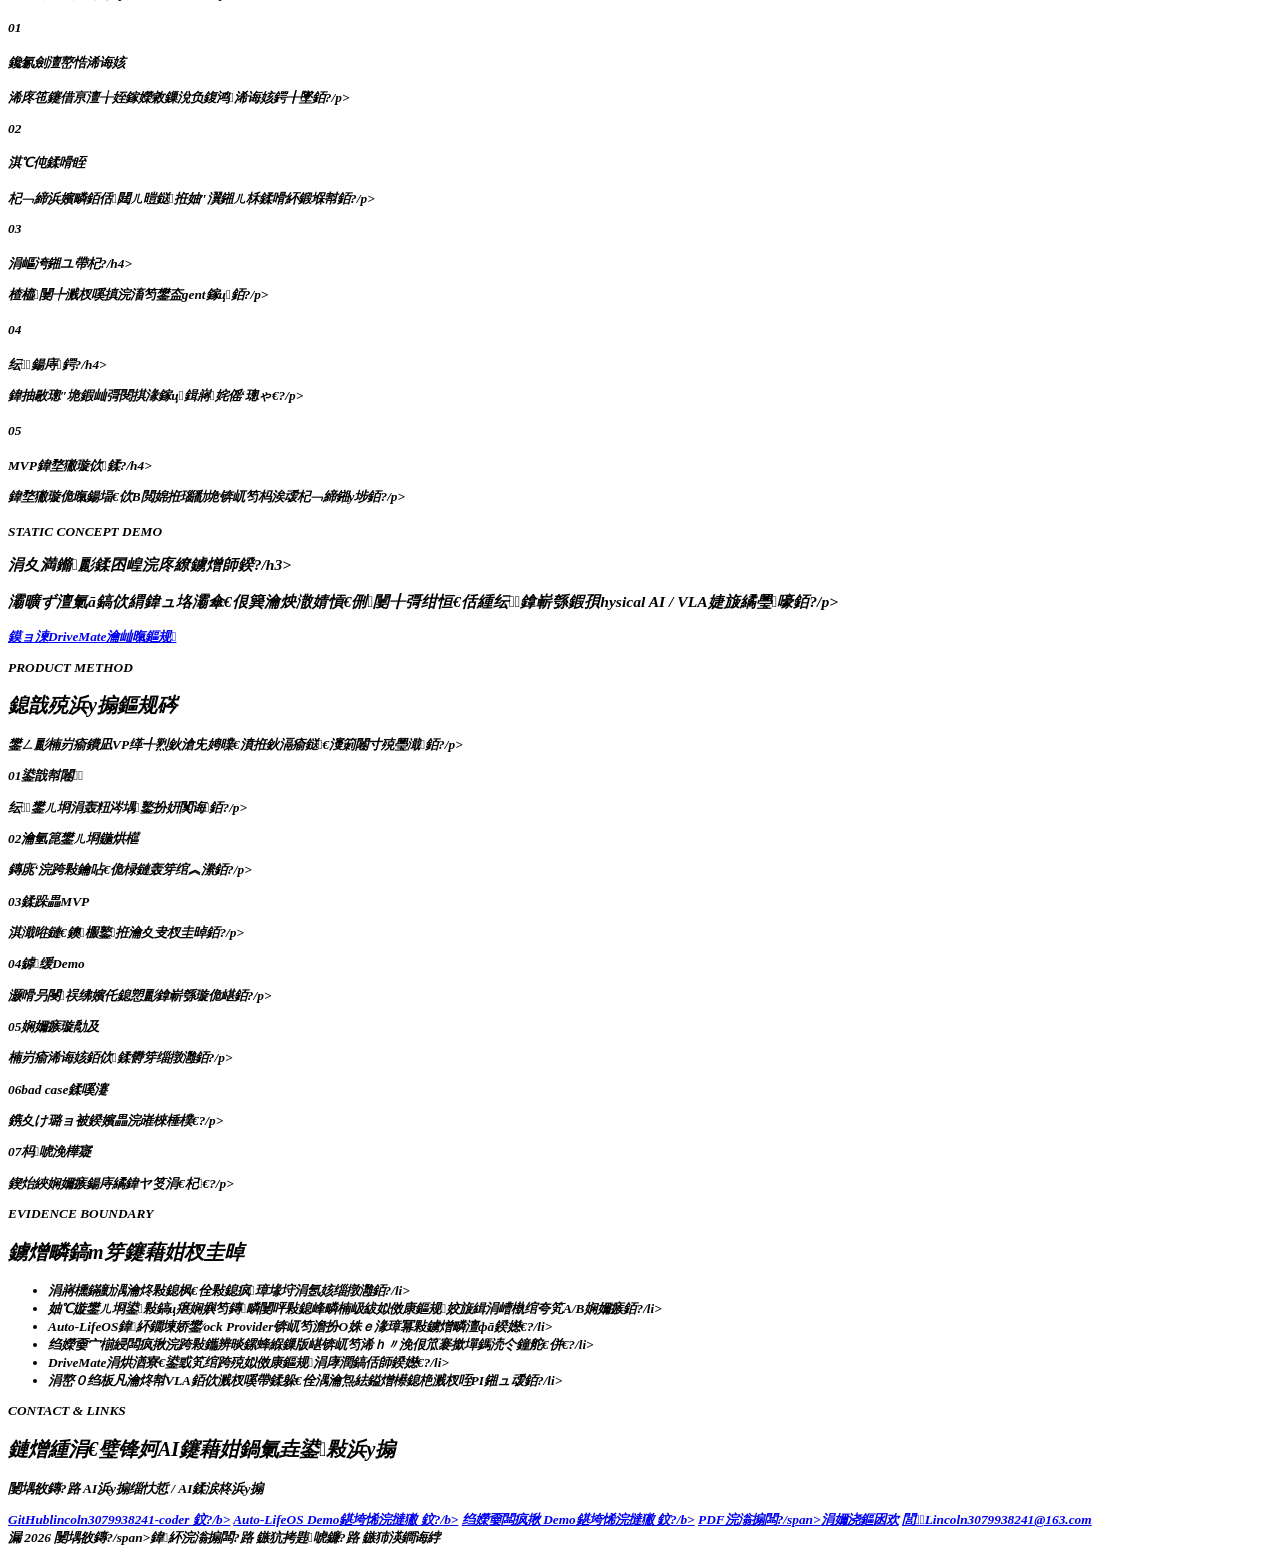
==== commit 3be27bbc: "fix: render prototype comparison as semantic table" ====
--- a/index.html
+++ b/index.html
@@ -3,18 +3,18 @@
 <head>
   <meta charset="utf-8">
   <meta name="viewport" content="width=device-width, initial-scale=1">
-  <meta name="description" content="陈蔚昕的AI产品经理作品集：可运行AI Agent、数据产品与AI+汽车创新概念。">
-  <title>陈蔚昕｜AI产品经理作品集</title>
+  <meta name="description" content="闄堣敋鏄曠殑AI浜у搧缁忕悊浣滃搧闆嗭細鍙繍琛孉I Agent銆佹暟鎹骇鍝佷笌AI+姹借溅鍒涙柊姒傚康銆?>
+  <title>闄堣敋鏄曪綔AI浜у搧缁忕悊浣滃搧闆?/title>
   <link rel="stylesheet" href="styles.css">
 </head>
 <body>
-  <a class="skip-link" href="#main">跳到主要内容</a>
+  <a class="skip-link" href="#main">璺冲埌涓昏鍐呭</a>
   <header class="site-header">
-    <a class="brand" href="#top" aria-label="返回首页">
-      <span class="brand-mark">WX</span><span>陈蔚昕 · AI Product</span>
+    <a class="brand" href="#top" aria-label="杩斿洖棣栭〉">
+      <span class="brand-mark">WX</span><span>闄堣敋鏄?路 AI Product</span>
     </a>
-    <nav aria-label="主要导航">
-      <a href="#work">项目</a><a href="#method">方法</a><a href="#contact">联系</a>
+    <nav aria-label="涓昏瀵艰埅">
+      <a href="#work">椤圭洰</a><a href="#method">鏂规硶</a><a href="#contact">鑱旂郴</a>
       <a class="nav-cta" href="assets/Chen-Weixin-AI-Product-Portfolio.pdf">PDF</a>
     </nav>
   </header>
@@ -22,238 +22,269 @@
   <main id="main">
     <section class="hero section" id="top">
       <div class="hero-copy">
-        <p class="eyebrow">AI PRODUCT MANAGER · CAMPUS RECRUITMENT PORTFOLIO</p>
-        <h1>陈蔚昕<br><span>AI产品经理 / AI创新产品</span></h1>
-        <p class="lead">具备AI Agent、数据产品和独立应用开发经验，能够完成用户问题识别、产品方案设计、Demo搭建、测试评估与迭代落地。</p>
+        <p class="eyebrow">AI PRODUCT MANAGER 路 CAMPUS RECRUITMENT PORTFOLIO</p>
+        <h1>闄堣敋鏄?br><span>AI浜у搧缁忕悊 / AI鍒涙柊浜у搧</span></h1>
+        <p class="lead">鍏峰AI Agent銆佹暟鎹骇鍝佸拰鐙珛搴旂敤寮€鍙戠粡楠岋紝鑳藉瀹屾垚鐢ㄦ埛闂璇嗗埆銆佷骇鍝佹柟妗堣璁°€丏emo鎼缓銆佹祴璇曡瘎浼颁笌杩唬钀藉湴銆?/p>
         <div class="hero-actions">
-          <a class="button primary" href="#work">查看项目</a>
-          <a class="button secondary" href="assets/Chen-Weixin-AI-Product-Portfolio.pdf">下载7页PDF</a>
-        </div>
-      </div>
-      <div class="hero-panel" aria-label="能力概览">
-        <div class="radar-line"><span>PROBLEM</span><i></i><b>问题定义</b></div>
-        <div class="radar-line"><span>DESIGN</span><i></i><b>方案与原型</b></div>
-        <div class="radar-line"><span>BUILD</span><i></i><b>Demo落地</b></div>
-        <div class="radar-line"><span>EVALUATE</span><i></i><b>测试与迭代</b></div>
-        <div class="signal-card"><span>FOCUS</span><strong>AI Agent × 数据产品 × AI+汽车</strong><small>从用户问题到可验证证据</small></div>
+          <a class="button primary" href="#work">鏌ョ湅椤圭洰</a>
+          <a class="button secondary" href="assets/Chen-Weixin-AI-Product-Portfolio.pdf">涓嬭浇7椤礟DF</a>
+        </div>
+      </div>
+      <div class="hero-panel" aria-label="鑳藉姏姒傝">
+        <div class="radar-line"><span>PROBLEM</span><i></i><b>闂瀹氫箟</b></div>
+        <div class="radar-line"><span>DESIGN</span><i></i><b>鏂规涓庡師鍨?/b></div>
+        <div class="radar-line"><span>BUILD</span><i></i><b>Demo钀藉湴</b></div>
+        <div class="radar-line"><span>EVALUATE</span><i></i><b>娴嬭瘯涓庤凯浠?/b></div>
+        <div class="signal-card"><span>FOCUS</span><strong>AI Agent 脳 鏁版嵁浜у搧 脳 AI+姹借溅</strong><small>浠庣敤鎴烽棶棰樺埌鍙獙璇佽瘉鎹?/small></div>
       </div>
     </section>
 
     <section class="section compact" aria-labelledby="capability-title">
-      <div class="section-heading"><p class="eyebrow">CAPABILITY MAP</p><h2 id="capability-title">能力地图</h2></div>
+      <div class="section-heading"><p class="eyebrow">CAPABILITY MAP</p><h2 id="capability-title">鑳藉姏鍦板浘</h2></div>
       <div class="chip-grid">
-        <span>AI产品设计</span><span>用户场景拆解</span><span>Agent工作流</span>
-        <span>RAG与生成式AI理解</span><span>原型与Demo开发</span>
-        <span>数据分析与效果评估</span><span>AI Coding辅助开发</span>
+        <span>AI浜у搧璁捐</span><span>鐢ㄦ埛鍦烘櫙鎷嗚В</span><span>Agent宸ヤ綔娴?/span>
+        <span>RAG涓庣敓鎴愬紡AI鐞嗚В</span><span>鍘熷瀷涓嶥emo寮€鍙?/span>
+        <span>鏁版嵁鍒嗘瀽涓庢晥鏋滆瘎浼?/span><span>AI Coding杈呭姪寮€鍙?/span>
       </div>
     </section>
 
     <section class="section project" id="work" aria-labelledby="auto-title">
       <div class="project-index">01 / CORE CASE</div>
-      <div class="status-tag live">Public Demo · Mock Provider · 可运行</div>
+      <div class="status-tag live">Public Demo 路 Mock Provider 路 鍙繍琛?/div>
       <div class="project-header">
         <div>
-          <p class="eyebrow">AI AGENT · PRODUCT EVIDENCE</p>
+          <p class="eyebrow">AI AGENT 路 PRODUCT EVIDENCE</p>
           <h2 id="auto-title">Auto-LifeOS</h2>
-          <p class="project-tagline">把饮食需求变成经过规则校验、双阶段确认和库存事务更新的可执行流程。</p>
+          <p class="project-tagline">鎶婇ギ椋熼渶姹傚彉鎴愮粡杩囪鍒欐牎楠屻€佸弻闃舵纭鍜屽簱瀛樹簨鍔℃洿鏂扮殑鍙墽琛屾祦绋嬨€?/p>
         </div>
         <div class="project-links">
-          <a href="https://auto-lifeos-demo.streamlit.app/">公开Demo ↗</a>
-          <a href="https://github.com/lincoln3079938241-coder/auto-lifeos-demo">GitHub ↗</a>
+          <a href="https://auto-lifeos-demo.streamlit.app/">鍏紑Demo 鈫?/a>
+          <a href="https://github.com/lincoln3079938241-coder/auto-lifeos-demo">GitHub 鈫?/a>
         </div>
       </div>
 
       <div class="problem-value-grid">
-        <article><span>用户问题</span><h3>建议与家中食材脱节</h3><p>用户仍需核对库存、过期状态、忌口和实际用量。</p></article>
-        <article><span>产品目标</span><h3>让建议可执行、可控、可回退</h3><p>自然语言需求经过检索、确定性校验和两次明确确认后才触发库存事务。</p></article>
-        <article><span>证据</span><h3>运行流程 + 61项测试</h3><p>真实页面覆盖方案、用量确认、库存更新和撤销；测试覆盖规则与事务边界。</p></article>
-      </div>
-
-      <h3 class="subheading">真实运行截图 / Product Evidence</h3>
-      <p class="section-intro">以下截图均来自公开运行页面。点击图片可查看原尺寸。</p>
+        <article><span>鐢ㄦ埛闂</span><h3>寤鸿涓庡涓鏉愯劚鑺?/h3><p>鐢ㄦ埛浠嶉渶鏍稿搴撳瓨銆佽繃鏈熺姸鎬併€佸繉鍙ｅ拰瀹為檯鐢ㄩ噺銆?/p></article>
+        <article><span>浜у搧鐩爣</span><h3>璁╁缓璁彲鎵ц銆佸彲鎺с€佸彲鍥為€€</h3><p>鑷劧璇█闇€姹傜粡杩囨绱€佺‘瀹氭€ф牎楠屽拰涓ゆ鏄庣‘纭鍚庢墠瑙﹀彂搴撳瓨浜嬪姟銆?/p></article>
+        <article><span>璇佹嵁</span><h3>杩愯娴佺▼ + 61椤规祴璇?/h3><p>鐪熷疄椤甸潰瑕嗙洊鏂规銆佺敤閲忕‘璁ゃ€佸簱瀛樻洿鏂板拰鎾ら攢锛涙祴璇曡鐩栬鍒欎笌浜嬪姟杈圭晫銆?/p></article>
+      </div>
+
+      <h3 class="subheading">鐪熷疄杩愯鎴浘 / Product Evidence</h3>
+      <p class="section-intro">浠ヤ笅鎴浘鍧囨潵鑷叕寮€杩愯椤甸潰銆傜偣鍑诲浘鐗囧彲鏌ョ湅鍘熷昂瀵搞€?/p>
       <div class="screenshot-gallery">
-        <a class="gallery-feature" href="assets/screenshots/auto-01-home.jpg" aria-label="查看Auto-LifeOS首页大图">
-          <figure><img src="assets/screenshots/auto-01-home.jpg" alt="Auto-LifeOS公开首页与任务输入界面" loading="lazy"><figcaption><b>01 首页与任务输入</b><span>公开模式、产品价值、四步进度与示例任务。</span></figcaption></figure>
+        <a class="gallery-feature" href="assets/screenshots/auto-01-home.jpg" aria-label="鏌ョ湅Auto-LifeOS棣栭〉澶у浘">
+          <figure><img src="assets/screenshots/auto-01-home.jpg" alt="Auto-LifeOS鍏紑棣栭〉涓庝换鍔¤緭鍏ョ晫闈? loading="lazy"><figcaption><b>01 棣栭〉涓庝换鍔¤緭鍏?/b><span>鍏紑妯″紡銆佷骇鍝佷环鍊笺€佸洓姝ヨ繘搴︿笌绀轰緥浠诲姟銆?/span></figcaption></figure>
         </a>
         <div class="gallery-grid">
-          <a href="assets/screenshots/auto-02-result.jpg" aria-label="查看饮食方案结果大图"><figure><img src="assets/screenshots/auto-02-result.jpg" alt="Auto-LifeOS生成西兰花鸡胸肉方案后的结果页面" loading="lazy"><figcaption><b>02 方案结果</b><span>结构化食材、营养估算与推荐理由。</span></figcaption></figure></a>
-          <a href="assets/screenshots/auto-03-confirm.jpg" aria-label="查看用量确认大图"><figure><img src="assets/screenshots/auto-03-confirm.jpg" alt="Auto-LifeOS实际用量与库存变化确认页面" loading="lazy"><figcaption><b>03 第二阶段确认</b><span>实际用量、使用后剩余与执行前预览。</span></figcaption></figure></a>
-          <a href="assets/screenshots/auto-04-update.jpg" aria-label="查看库存更新大图"><figure><img src="assets/screenshots/auto-04-update.jpg" alt="Auto-LifeOS库存事务更新结果与撤销操作" loading="lazy"><figcaption><b>04 事务结果</b><span>更新前后数量、完成状态与撤销入口。</span></figcaption></figure></a>
-        </div>
-      </div>
-
-      <h3 class="subheading">我的关键产品决策 / Key Product Decisions</h3>
+          <a href="assets/screenshots/auto-02-result.jpg" aria-label="鏌ョ湅楗鏂规缁撴灉澶у浘"><figure><img src="assets/screenshots/auto-02-result.jpg" alt="Auto-LifeOS鐢熸垚瑗垮叞鑺遍浮鑳歌倝鏂规鍚庣殑缁撴灉椤甸潰" loading="lazy"><figcaption><b>02 鏂规缁撴灉</b><span>缁撴瀯鍖栭鏉愩€佽惀鍏讳及绠椾笌鎺ㄨ崘鐞嗙敱銆?/span></figcaption></figure></a>
+          <a href="assets/screenshots/auto-03-confirm.jpg" aria-label="鏌ョ湅鐢ㄩ噺纭澶у浘"><figure><img src="assets/screenshots/auto-03-confirm.jpg" alt="Auto-LifeOS瀹為檯鐢ㄩ噺涓庡簱瀛樺彉鍖栫‘璁ら〉闈? loading="lazy"><figcaption><b>03 绗簩闃舵纭</b><span>瀹為檯鐢ㄩ噺銆佷娇鐢ㄥ悗鍓╀綑涓庢墽琛屽墠棰勮銆?/span></figcaption></figure></a>
+          <a href="assets/screenshots/auto-04-update.jpg" aria-label="鏌ョ湅搴撳瓨鏇存柊澶у浘"><figure><img src="assets/screenshots/auto-04-update.jpg" alt="Auto-LifeOS搴撳瓨浜嬪姟鏇存柊缁撴灉涓庢挙閿€鎿嶄綔" loading="lazy"><figcaption><b>04 浜嬪姟缁撴灉</b><span>鏇存柊鍓嶅悗鏁伴噺銆佸畬鎴愮姸鎬佷笌鎾ら攢鍏ュ彛銆?/span></figcaption></figure></a>
+        </div>
+      </div>
+
+      <h3 class="subheading">鎴戠殑鍏抽敭浜у搧鍐崇瓥 / Key Product Decisions</h3>
       <div class="decision-grid">
-        <article><span>01</span><h4>双阶段确认</h4><p>方案确认与实际用量确认分离，避免生成建议直接修改库存。</p></article>
-        <article><span>02</span><h4>模型与规则分工</h4><p>Provider理解需求与组织方案；过敏、忌口、过期、数量和单位由确定性规则控制。</p></article>
-        <article><span>03</span><h4>可回滚的副作用</h4><p>库存更新使用原子事务；失败整体回滚，成功保留审计记录并支持撤销。</p></article>
-        <article><span>04</span><h4>公开Demo优先稳定</h4><p>使用Mock Provider且不依赖私密Key，不声称正在调用真实大模型。</p></article>
-      </div>
-
-      <div class="flow" aria-label="Auto-LifeOS用户流程">
-        <span>需求输入</span><i>→</i><span>意图理解</span><i>→</i><span>检索与生成</span><i>→</i>
-        <span>规则校验</span><i>→</i><span>双确认</span><i>→</i><span>库存事务</span><i>→</i><span>追踪与回退</span>
+        <article><span>01</span><h4>鍙岄樁娈电‘璁?/h4><p>鏂规纭涓庡疄闄呯敤閲忕‘璁ゅ垎绂伙紝閬垮厤鐢熸垚寤鸿鐩存帴淇敼搴撳瓨銆?/p></article>
+        <article><span>02</span><h4>妯″瀷涓庤鍒欏垎宸?/h4><p>Provider鐞嗚В闇€姹備笌缁勭粐鏂规锛涜繃鏁忋€佸繉鍙ｃ€佽繃鏈熴€佹暟閲忓拰鍗曚綅鐢辩‘瀹氭€ц鍒欐帶鍒躲€?/p></article>
+        <article><span>03</span><h4>鍙洖婊氱殑鍓綔鐢?/h4><p>搴撳瓨鏇存柊浣跨敤鍘熷瓙浜嬪姟锛涘け璐ユ暣浣撳洖婊氾紝鎴愬姛淇濈暀瀹¤璁板綍骞舵敮鎸佹挙閿€銆?/p></article>
+        <article><span>04</span><h4>鍏紑Demo浼樺厛绋冲畾</h4><p>浣跨敤Mock Provider涓斾笉渚濊禆绉佸瘑Key锛屼笉澹扮О姝ｅ湪璋冪敤鐪熷疄澶фā鍨嬨€?/p></article>
+      </div>
+
+      <div class="flow" aria-label="Auto-LifeOS鐢ㄦ埛娴佺▼">
+        <span>闇€姹傝緭鍏?/span><i>鈫?/i><span>鎰忓浘鐞嗚В</span><i>鈫?/i><span>妫€绱笌鐢熸垚</span><i>鈫?/i>
+        <span>瑙勫垯鏍￠獙</span><i>鈫?/i><span>鍙岀‘璁?/span><i>鈫?/i><span>搴撳瓨浜嬪姟</span><i>鈫?/i><span>杩借釜涓庡洖閫€</span>
       </div>
 
       <div class="evaluation-panel">
         <div>
           <p class="eyebrow">SYNTHETIC USABILITY EVALUATION</p>
-          <h3>模拟用户可用性评测</h3>
-          <span class="evidence-label">模拟画像与任务路径推演 · 非真实访谈/实验/A/B测试</span>
-        </div>
-        <p>评测用于识别交互障碍与下一步假设，不产生样本量、转化率或统计显著性结论。</p>
+          <h3>妯℃嫙鐢ㄦ埛鍙敤鎬ц瘎娴?/h3>
+          <span class="evidence-label">妯℃嫙鐢诲儚涓庝换鍔¤矾寰勬帹婕?路 闈炵湡瀹炶璋?瀹為獙/A/B娴嬭瘯</span>
+        </div>
+        <p>璇勬祴鐢ㄤ簬璇嗗埆浜や簰闅滅涓庝笅涓€姝ュ亣璁撅紝涓嶄骇鐢熸牱鏈噺銆佽浆鍖栫巼鎴栫粺璁℃樉钁楁€х粨璁恒€?/p>
       </div>
       <div class="persona-grid">
-        <article><span>独居上班族</span><h4>尽快使用将过期食材</h4><p><b>障碍：</b>不理解为何要确认两次。</p><p><b>当前：</b>四步进度明确副作用发生时点。</p><p><b>下一步：</b>强化两次确认之间的步骤说明。</p></article>
-        <article><span>健身用户</span><h4>高蛋白、热量可理解</h4><p><b>障碍：</b>推荐依据不透明。</p><p><b>当前：</b>展示营养估算与“为什么推荐”。</p><p><b>下一步：</b>显示使用了哪些库存与规则。</p></article>
-        <article><span>过敏用户</span><h4>安全限制优先</h4><p><b>障碍：</b>普通提示层级不够醒目。</p><p><b>当前：</b>确定性规则拦截过敏与忌口。</p><p><b>下一步：</b>提升安全限制的视觉等级。</p></article>
-        <article><span>家庭库存管理者</span><h4>多人使用后库存准确</h4><p><b>障碍：</b>单位不一致导致不可执行。</p><p><b>当前：</b>校验单位并以事务更新。</p><p><b>下一步：</b>给出可操作的单位修正建议。</p></article>
+        <article><span>鐙眳涓婄彮鏃?/span><h4>灏藉揩浣跨敤灏嗚繃鏈熼鏉?/h4><p><b>闅滅锛?/b>涓嶇悊瑙ｄ负浣曡纭涓ゆ銆?/p><p><b>褰撳墠锛?/b>鍥涙杩涘害鏄庣‘鍓綔鐢ㄥ彂鐢熸椂鐐广€?/p><p><b>涓嬩竴姝ワ細</b>寮哄寲涓ゆ纭涔嬮棿鐨勬楠よ鏄庛€?/p></article>
+        <article><span>鍋ヨ韩鐢ㄦ埛</span><h4>楂樿泲鐧姐€佺儹閲忓彲鐞嗚В</h4><p><b>闅滅锛?/b>鎺ㄨ崘渚濇嵁涓嶉€忔槑銆?/p><p><b>褰撳墠锛?/b>灞曠ず钀ュ吇浼扮畻涓庘€滀负浠€涔堟帹鑽愨€濄€?/p><p><b>涓嬩竴姝ワ細</b>鏄剧ず浣跨敤浜嗗摢浜涘簱瀛樹笌瑙勫垯銆?/p></article>
+        <article><span>杩囨晱鐢ㄦ埛</span><h4>瀹夊叏闄愬埗浼樺厛</h4><p><b>闅滅锛?/b>鏅€氭彁绀哄眰绾т笉澶熼啋鐩€?/p><p><b>褰撳墠锛?/b>纭畾鎬ц鍒欐嫤鎴繃鏁忎笌蹇屽彛銆?/p><p><b>涓嬩竴姝ワ細</b>鎻愬崌瀹夊叏闄愬埗鐨勮瑙夌瓑绾с€?/p></article>
+        <article><span>瀹跺涵搴撳瓨绠＄悊鑰?/span><h4>澶氫汉浣跨敤鍚庡簱瀛樺噯纭?/h4><p><b>闅滅锛?/b>鍗曚綅涓嶄竴鑷村鑷翠笉鍙墽琛屻€?/p><p><b>褰撳墠锛?/b>鏍￠獙鍗曚綅骞朵互浜嬪姟鏇存柊銆?/p><p><b>涓嬩竴姝ワ細</b>缁欏嚭鍙搷浣滅殑鍗曚綅淇寤鸿銆?/p></article>
       </div>
 
       <h3 class="subheading">A/B-style Prototype Comparison</h3>
-      <p class="section-intro">概念方案对比，不是真实流量实验或真实用户A/B测试。</p>
-      <div class="comparison-table" role="table" aria-label="确认流程概念方案比较">
-        <div class="comparison-head" role="row"><span>启发式维度</span><b>版本A · 普通确认</b><b>版本B · 双步骤 + 库存预览</b></div>
-        <div role="row"><span>流程清晰度</span><p>确认目的不明确</p><p>步骤1/2与2/2可见</p></div>
-        <div role="row"><span>风险可见性</span><p>副作用发生时点隐藏</p><p>执行前展示预计变化</p></div>
-        <div role="row"><span>用户控制感</span><p>一次操作承担多重含义</p><p>方案与实际用量分别确认</p></div>
-        <div role="row"><span>操作效率</span><p>步骤少，但易误解</p><p>多一步，换取可控性</p></div>
-        <div role="row"><span>结果可解释性</span><p>缺少变化预览</p><p>库存前后状态可核对</p></div>
-      </div>
-      <p class="conclusion-note">基于模拟任务路径和启发式评估，版本B更适合作为下一轮产品迭代方向；该结论仍需真实用户测试验证。</p>
+      <p class="section-intro">姒傚康鏂规瀵规瘮锛屼笉鏄湡瀹炴祦閲忓疄楠屾垨鐪熷疄鐢ㄦ埛A/B娴嬭瘯銆?/p>
+      <div class="comparison-table">
+        <table aria-label="纭娴佺▼姒傚康鏂规姣旇緝">
+          <thead>
+            <tr>
+              <th scope="col">鍚彂寮忕淮搴?/th>
+              <th scope="col">鐗堟湰A 路 鏅€氱‘璁?/th>
+              <th scope="col">鐗堟湰B 路 鍙屾楠?+ 搴撳瓨棰勮</th>
+            </tr>
+          </thead>
+          <tbody>
+            <tr>
+              <th scope="row">娴佺▼娓呮櫚搴?/th>
+              <td>纭鐩殑涓嶆槑纭?/td>
+              <td>姝ラ1/2涓?/2鍙</td>
+            </tr>
+            <tr>
+              <th scope="row">椋庨櫓鍙鎬?/th>
+              <td>鍓綔鐢ㄥ彂鐢熸椂鐐归殣钘?/td>
+              <td>鎵ц鍓嶅睍绀洪璁″彉鍖?/td>
+            </tr>
+            <tr>
+              <th scope="row">鐢ㄦ埛鎺у埗鎰?/th>
+              <td>涓€娆℃搷浣滄壙鎷呭閲嶅惈涔?/td>
+              <td>鏂规涓庡疄闄呯敤閲忓垎鍒‘璁?/td>
+            </tr>
+            <tr>
+              <th scope="row">鎿嶄綔鏁堢巼</th>
+              <td>姝ラ灏戯紝浣嗘槗璇В</td>
+              <td>澶氫竴姝ワ紝鎹㈠彇鍙帶鎬?/td>
+            </tr>
+            <tr>
+              <th scope="row">缁撴灉鍙В閲婃€?/th>
+              <td>缂哄皯鍙樺寲棰勮</td>
+              <td>搴撳瓨鍓嶅悗鐘舵€佸彲鏍稿</td>
+            </tr>
+          </tbody>
+        </table>
+      </div>
+      <p class="conclusion-note">鍩轰簬妯℃嫙浠诲姟璺緞鍜屽惎鍙戝紡璇勪及锛岀増鏈珺鏇撮€傚悎浣滀负涓嬩竴杞骇鍝佽凯浠ｆ柟鍚戯紱璇ョ粨璁轰粛闇€鐪熷疄鐢ㄦ埛娴嬭瘯楠岃瘉銆?/p>
     </section>
 
     <section class="section project radar-project" aria-labelledby="radar-title">
-      <div class="project-index">02 / 0→1 DATA PRODUCT</div>
-      <div class="status-tag live">Public Demo · 脱敏样例模式 · 可运行</div>
+      <div class="project-index">02 / 0鈫? DATA PRODUCT</div>
+      <div class="status-tag live">Public Demo 路 鑴辨晱鏍蜂緥妯″紡 路 鍙繍琛?/div>
       <div class="project-header">
         <div>
-          <p class="eyebrow">DATA AUTOMATION · PRODUCT EVIDENCE</p>
-          <h2 id="radar-title">2027届秋招岗位雷达</h2>
-          <p class="project-tagline">从分散招聘入口到可追溯、可筛选、可复核的岗位信息清单。</p>
+          <p class="eyebrow">DATA AUTOMATION 路 PRODUCT EVIDENCE</p>
+          <h2 id="radar-title">2027灞婄鎷涘矖浣嶉浄杈?/h2>
+          <p class="project-tagline">浠庡垎鏁ｆ嫑鑱樺叆鍙ｅ埌鍙拷婧€佸彲绛涢€夈€佸彲澶嶆牳鐨勫矖浣嶄俊鎭竻鍗曘€?/p>
         </div>
         <div class="project-links">
-          <a href="https://shanghai-2027-job-radar-demo.streamlit.app/">公开Demo ↗</a>
-          <a href="https://github.com/lincoln3079938241-coder/shanghai-2027-job-radar-demo">GitHub ↗</a>
+          <a href="https://shanghai-2027-job-radar-demo.streamlit.app/">鍏紑Demo 鈫?/a>
+          <a href="https://github.com/lincoln3079938241-coder/shanghai-2027-job-radar-demo">GitHub 鈫?/a>
         </div>
       </div>
 
       <div class="problem-value-grid four">
-        <article><span>痛点</span><h3>跨平台搜索成本高</h3><p>入口分散，需要反复打开与记录。</p></article>
-        <article><span>痛点</span><h3>信息容易遗漏</h3><p>地点、方向、阶段和专业限制缺少统一表达。</p></article>
-        <article><span>数据问题</span><h3>来源状态不透明</h3><p>转载可能重复或过时，需要保留核验线索。</p></article>
-        <article><span>产品价值</span><h3>一次整理，持续筛选</h3><p>将公开线索转成结构化清单，降低重复劳动。</p></article>
-      </div>
-
-      <h3 class="subheading">真实运行截图 / Product Evidence</h3>
-      <p class="section-intro">截图展示当前公开Demo的脱敏样例模式与已实现界面。</p>
+        <article><span>鐥涚偣</span><h3>璺ㄥ钩鍙版悳绱㈡垚鏈珮</h3><p>鍏ュ彛鍒嗘暎锛岄渶瑕佸弽澶嶆墦寮€涓庤褰曘€?/p></article>
+        <article><span>鐥涚偣</span><h3>淇℃伅瀹规槗閬楁紡</h3><p>鍦扮偣銆佹柟鍚戙€侀樁娈靛拰涓撲笟闄愬埗缂哄皯缁熶竴琛ㄨ揪銆?/p></article>
+        <article><span>鏁版嵁闂</span><h3>鏉ユ簮鐘舵€佷笉閫忔槑</h3><p>杞浇鍙兘閲嶅鎴栬繃鏃讹紝闇€瑕佷繚鐣欐牳楠岀嚎绱€?/p></article>
+        <article><span>浜у搧浠峰€?/span><h3>涓€娆℃暣鐞嗭紝鎸佺画绛涢€?/h3><p>灏嗗叕寮€绾跨储杞垚缁撴瀯鍖栨竻鍗曪紝闄嶄綆閲嶅鍔冲姩銆?/p></article>
+      </div>
+
+      <h3 class="subheading">鐪熷疄杩愯鎴浘 / Product Evidence</h3>
+      <p class="section-intro">鎴浘灞曠ず褰撳墠鍏紑Demo鐨勮劚鏁忔牱渚嬫ā寮忎笌宸插疄鐜扮晫闈€?/p>
       <div class="screenshot-gallery">
-        <a class="gallery-feature" href="assets/screenshots/radar-01-home.jpg" aria-label="查看秋招雷达首页大图"><figure><img src="assets/screenshots/radar-01-home.jpg" alt="秋招岗位雷达首页、产品定位和脱敏样例提示" loading="lazy"><figcaption><b>01 首页与产品定位</b><span>问题、价值、数据流程与运行模式同屏说明。</span></figcaption></figure></a>
+        <a class="gallery-feature" href="assets/screenshots/radar-01-home.jpg" aria-label="鏌ョ湅绉嬫嫑闆疯揪棣栭〉澶у浘"><figure><img src="assets/screenshots/radar-01-home.jpg" alt="绉嬫嫑宀椾綅闆疯揪棣栭〉銆佷骇鍝佸畾浣嶅拰鑴辨晱鏍蜂緥鎻愮ず" loading="lazy"><figcaption><b>01 棣栭〉涓庝骇鍝佸畾浣?/b><span>闂銆佷环鍊笺€佹暟鎹祦绋嬩笌杩愯妯″紡鍚屽睆璇存槑銆?/span></figcaption></figure></a>
         <div class="gallery-grid three">
-          <a href="assets/screenshots/radar-02-filter.jpg" aria-label="查看岗位筛选大图"><figure><img src="assets/screenshots/radar-02-filter.jpg" alt="秋招岗位雷达关键词、地区和多维筛选界面" loading="lazy"><figcaption><b>02 岗位筛选</b><span>关键词、地区、企业类型、方向与阶段。</span></figcaption></figure></a>
-          <a href="assets/screenshots/radar-03-sources.jpg" aria-label="查看来源核验大图"><figure><img src="assets/screenshots/radar-03-sources.jpg" alt="秋招岗位雷达公开来源、入口与最近人工核验时间" loading="lazy"><figcaption><b>03 来源与核验</b><span>公开入口、来源类型和最近人工核验时间。</span></figcaption></figure></a>
-          <a href="assets/screenshots/radar-04-quality.jpg" aria-label="查看数据质量大图"><figure><img src="assets/screenshots/radar-04-quality.jpg" alt="秋招岗位雷达异常状态与数据质量提示页面" loading="lazy"><figcaption><b>04 数据质量</b><span>缺失字段、样例边界与真实采集异常说明。</span></figcaption></figure></a>
-        </div>
-      </div>
-
-      <h3 class="subheading">我的关键产品决策 / Key Product Decisions</h3>
+          <a href="assets/screenshots/radar-02-filter.jpg" aria-label="鏌ョ湅宀椾綅绛涢€夊ぇ鍥?><figure><img src="assets/screenshots/radar-02-filter.jpg" alt="绉嬫嫑宀椾綅闆疯揪鍏抽敭璇嶃€佸湴鍖哄拰澶氱淮绛涢€夌晫闈? loading="lazy"><figcaption><b>02 宀椾綅绛涢€?/b><span>鍏抽敭璇嶃€佸湴鍖恒€佷紒涓氱被鍨嬨€佹柟鍚戜笌闃舵銆?/span></figcaption></figure></a>
+          <a href="assets/screenshots/radar-03-sources.jpg" aria-label="鏌ョ湅鏉ユ簮鏍搁獙澶у浘"><figure><img src="assets/screenshots/radar-03-sources.jpg" alt="绉嬫嫑宀椾綅闆疯揪鍏紑鏉ユ簮銆佸叆鍙ｄ笌鏈€杩戜汉宸ユ牳楠屾椂闂? loading="lazy"><figcaption><b>03 鏉ユ簮涓庢牳楠?/b><span>鍏紑鍏ュ彛銆佹潵婧愮被鍨嬪拰鏈€杩戜汉宸ユ牳楠屾椂闂淬€?/span></figcaption></figure></a>
+          <a href="assets/screenshots/radar-04-quality.jpg" aria-label="鏌ョ湅鏁版嵁璐ㄩ噺澶у浘"><figure><img src="assets/screenshots/radar-04-quality.jpg" alt="绉嬫嫑宀椾綅闆疯揪寮傚父鐘舵€佷笌鏁版嵁璐ㄩ噺鎻愮ず椤甸潰" loading="lazy"><figcaption><b>04 鏁版嵁璐ㄩ噺</b><span>缂哄け瀛楁銆佹牱渚嬭竟鐣屼笌鐪熷疄閲囬泦寮傚父璇存槑銆?/span></figcaption></figure></a>
+        </div>
+      </div>
+
+      <h3 class="subheading">鎴戠殑鍏抽敭浜у搧鍐崇瓥 / Key Product Decisions</h3>
       <div class="decision-grid">
-        <article><span>01</span><h4>不做成功率预测</h4><p>当前数据不足以支持可信概率模型，只提供来源、筛选和质量信息。</p></article>
-        <article><span>02</span><h4>保留来源与时间</h4><p>尽可能保留来源入口、更新时间和验证状态，便于返回官方页面核验。</p></article>
-        <article><span>03</span><h4>“未知”是明确状态</h4><p>字段缺失、解析失败或未经验证时显示未知/待核验，不补造结论。</p></article>
-        <article><span>04</span><h4>公开版降级运行</h4><p>缺少数据库或外部接口时进入脱敏样例模式，避免白屏并说明数据边界。</p></article>
-      </div>
-      <div class="flow data-flow" aria-label="秋招岗位雷达数据流程">
-        <span>公开入口</span><i>→</i><span>合规采集/导入</span><i>→</i><span>清洗标准化</span><i>→</i>
-        <span>去重变更</span><i>→</i><span>规则筛选</span><i>→</i><span>质量提示</span><i>→</i><span>来源回查</span>
+        <article><span>01</span><h4>涓嶅仛鎴愬姛鐜囬娴?/h4><p>褰撳墠鏁版嵁涓嶈冻浠ユ敮鎸佸彲淇℃鐜囨ā鍨嬶紝鍙彁渚涙潵婧愩€佺瓫閫夊拰璐ㄩ噺淇℃伅銆?/p></article>
+        <article><span>02</span><h4>淇濈暀鏉ユ簮涓庢椂闂?/h4><p>灏藉彲鑳戒繚鐣欐潵婧愬叆鍙ｃ€佹洿鏂版椂闂村拰楠岃瘉鐘舵€侊紝渚夸簬杩斿洖瀹樻柟椤甸潰鏍搁獙銆?/p></article>
+        <article><span>03</span><h4>鈥滄湭鐭モ€濇槸鏄庣‘鐘舵€?/h4><p>瀛楁缂哄け銆佽В鏋愬け璐ユ垨鏈粡楠岃瘉鏃舵樉绀烘湭鐭?寰呮牳楠岋紝涓嶈ˉ閫犵粨璁恒€?/p></article>
+        <article><span>04</span><h4>鍏紑鐗堥檷绾ц繍琛?/h4><p>缂哄皯鏁版嵁搴撴垨澶栭儴鎺ュ彛鏃惰繘鍏ヨ劚鏁忔牱渚嬫ā寮忥紝閬垮厤鐧藉睆骞惰鏄庢暟鎹竟鐣屻€?/p></article>
+      </div>
+      <div class="flow data-flow" aria-label="绉嬫嫑宀椾綅闆疯揪鏁版嵁娴佺▼">
+        <span>鍏紑鍏ュ彛</span><i>鈫?/i><span>鍚堣閲囬泦/瀵煎叆</span><i>鈫?/i><span>娓呮礂鏍囧噯鍖?/span><i>鈫?/i>
+        <span>鍘婚噸鍙樻洿</span><i>鈫?/i><span>瑙勫垯绛涢€?/span><i>鈫?/i><span>璐ㄩ噺鎻愮ず</span><i>鈫?/i><span>鏉ユ簮鍥炴煡</span>
       </div>
 
       <div class="evaluation-panel">
-        <div><p class="eyebrow">SYNTHETIC USABILITY EVALUATION</p><h3>模拟用户可用性评测</h3><span class="evidence-label">模拟画像与任务路径推演 · 非真实访谈/实验</span></div>
-        <p>重点检查筛选可理解性、来源可见性、样例误解风险、待核验标签与官方入口发现效率。</p>
+        <div><p class="eyebrow">SYNTHETIC USABILITY EVALUATION</p><h3>妯℃嫙鐢ㄦ埛鍙敤鎬ц瘎娴?/h3><span class="evidence-label">妯℃嫙鐢诲儚涓庝换鍔¤矾寰勬帹婕?路 闈炵湡瀹炶璋?瀹為獙</span></div>
+        <p>閲嶇偣妫€鏌ョ瓫閫夊彲鐞嗚В鎬с€佹潵婧愬彲瑙佹€с€佹牱渚嬭瑙ｉ闄┿€佸緟鏍搁獙鏍囩涓庡畼鏂瑰叆鍙ｅ彂鐜版晥鐜囥€?/p>
       </div>
       <div class="persona-grid">
-        <article><span>数据分析方向硕士</span><h4>快速定位方向匹配岗位</h4><p>用关键词和岗位方向组合筛选；需强化字段口径说明。</p></article>
-        <article><span>目标城市明确</span><h4>跨行业搜索同一城市</h4><p>地区多选降低遗漏；空结果需解释是哪项筛选导致。</p></article>
-        <article><span>多企业类型求职者</span><h4>同时关注国企/外企/科技公司</h4><p>保留企业类型与来源；未知状态使用统一醒目标记。</p></article>
-        <article><span>时间有限求职者</span><h4>快速排除不匹配岗位</h4><p>多维规则降低复核量；官方入口按钮需使用更明确文案。</p></article>
+        <article><span>鏁版嵁鍒嗘瀽鏂瑰悜纭曞＋</span><h4>蹇€熷畾浣嶆柟鍚戝尮閰嶅矖浣?/h4><p>鐢ㄥ叧閿瘝鍜屽矖浣嶆柟鍚戠粍鍚堢瓫閫夛紱闇€寮哄寲瀛楁鍙ｅ緞璇存槑銆?/p></article>
+        <article><span>鐩爣鍩庡競鏄庣‘</span><h4>璺ㄨ涓氭悳绱㈠悓涓€鍩庡競</h4><p>鍦板尯澶氶€夐檷浣庨仐婕忥紱绌虹粨鏋滈渶瑙ｉ噴鏄摢椤圭瓫閫夊鑷淬€?/p></article>
+        <article><span>澶氫紒涓氱被鍨嬫眰鑱岃€?/span><h4>鍚屾椂鍏虫敞鍥戒紒/澶栦紒/绉戞妧鍏徃</h4><p>淇濈暀浼佷笟绫诲瀷涓庢潵婧愶紱鏈煡鐘舵€佷娇鐢ㄧ粺涓€閱掔洰鏍囪銆?/p></article>
+        <article><span>鏃堕棿鏈夐檺姹傝亴鑰?/span><h4>蹇€熸帓闄や笉鍖归厤宀椾綅</h4><p>澶氱淮瑙勫垯闄嶄綆澶嶆牳閲忥紱瀹樻柟鍏ュ彛鎸夐挳闇€浣跨敤鏇存槑纭枃妗堛€?/p></article>
       </div>
       <div class="improvement-strip">
-        <span>首屏持续标注脱敏样例</span><span>强化来源与更新时间</span><span>统一未知/待核验标签</span><span>解释空结果原因</span><span>明确官方入口文案</span>
+        <span>棣栧睆鎸佺画鏍囨敞鑴辨晱鏍蜂緥</span><span>寮哄寲鏉ユ簮涓庢洿鏂版椂闂?/span><span>缁熶竴鏈煡/寰呮牳楠屾爣绛?/span><span>瑙ｉ噴绌虹粨鏋滃師鍥?/span><span>鏄庣‘瀹樻柟鍏ュ彛鏂囨</span>
       </div>
     </section>
 
     <section class="section project concept" aria-labelledby="drive-title">
       <div class="project-index">03 / CONCEPT PROPOSAL</div>
-      <div class="status-tag concept-tag">Concept Proposal · Static Prototype · 未开发上线</div>
+      <div class="status-tag concept-tag">Concept Proposal 路 Static Prototype 路 鏈紑鍙戜笂绾?/div>
       <div class="project-header">
         <div>
-          <p class="eyebrow">AI + AUTOMOTIVE · PHYSICAL AI DIRECTION</p>
+          <p class="eyebrow">AI + AUTOMOTIVE 路 PHYSICAL AI DIRECTION</p>
           <h2 id="drive-title">DriveMate</h2>
-          <p class="project-tagline">面向AI+汽车与Physical AI场景的多模态智能出行助手概念。</p>
+          <p class="project-tagline">闈㈠悜AI+姹借溅涓嶱hysical AI鍦烘櫙鐨勫妯℃€佹櫤鑳藉嚭琛屽姪鎵嬫蹇点€?/p>
         </div>
         <div class="project-links">
-          <a href="drivemate.html">打开静态原型 →</a>
-          <a href="assets/DriveMate-Concept-Proposal.pdf">下载2页PDF</a>
+          <a href="drivemate.html">鎵撳紑闈欐€佸師鍨?鈫?/a>
+          <a href="assets/DriveMate-Concept-Proposal.pdf">涓嬭浇2椤礟DF</a>
         </div>
       </div>
       <div class="problem-value-grid four">
-        <article><span>目标用户</span><h3>城市通勤</h3><p>路线、天气、日程和车况需要一次协调。</p></article>
-        <article><span>目标用户</span><h3>家庭出行</h3><p>同行人、儿童休息与到达时间增加规划复杂度。</p></article>
-        <article><span>目标用户</span><h3>新能源长途</h3><p>续航、补能、天气与车辆异常需要联合解释。</p></article>
-        <article><span>JTBD</span><h3>获得可确认行动计划</h3><p>把分散事实与推断组织成有来源、有边界的出行方案。</p></article>
-      </div>
-      <h3 class="subheading">我的关键产品决策 / Key Product Decisions</h3>
+        <article><span>鐩爣鐢ㄦ埛</span><h3>鍩庡競閫氬嫟</h3><p>璺嚎銆佸ぉ姘斻€佹棩绋嬪拰杞﹀喌闇€瑕佷竴娆″崗璋冦€?/p></article>
+        <article><span>鐩爣鐢ㄦ埛</span><h3>瀹跺涵鍑鸿</h3><p>鍚岃浜恒€佸効绔ヤ紤鎭笌鍒拌揪鏃堕棿澧炲姞瑙勫垝澶嶆潅搴︺€?/p></article>
+        <article><span>鐩爣鐢ㄦ埛</span><h3>鏂拌兘婧愰暱閫?/h3><p>缁埅銆佽ˉ鑳姐€佸ぉ姘斾笌杞﹁締寮傚父闇€瑕佽仈鍚堣В閲娿€?/p></article>
+        <article><span>JTBD</span><h3>鑾峰緱鍙‘璁よ鍔ㄨ鍒?/h3><p>鎶婂垎鏁ｄ簨瀹炰笌鎺ㄦ柇缁勭粐鎴愭湁鏉ユ簮銆佹湁杈圭晫鐨勫嚭琛屾柟妗堛€?/p></article>
+      </div>
+      <h3 class="subheading">鎴戠殑鍏抽敭浜у搧鍐崇瓥 / Key Product Decisions</h3>
       <div class="decision-grid five">
-        <article><span>01</span><h4>聚焦复合任务</h4><p>从万能聊天助手收敛为出行任务助手。</p></article>
-        <article><span>02</span><h4>信息分层</h4><p>车辆事实、外部数据和模型推断分开呈现。</p></article>
-        <article><span>03</span><h4>不直接控车</h4><p>高风险车辆操作不由Agent执行。</p></article>
-        <article><span>04</span><h4>确认后行动</h4><p>关键计划和提醒在执行前请求确认。</p></article>
-        <article><span>05</span><h4>MVP先验证规划</h4><p>先验证整合、解释和规划，不进入车辆控制。</p></article>
+        <article><span>01</span><h4>鑱氱劍澶嶅悎浠诲姟</h4><p>浠庝竾鑳借亰澶╁姪鎵嬫敹鏁涗负鍑鸿浠诲姟鍔╂墜銆?/p></article>
+        <article><span>02</span><h4>淇℃伅鍒嗗眰</h4><p>杞﹁締浜嬪疄銆佸閮ㄦ暟鎹拰妯″瀷鎺ㄦ柇鍒嗗紑鍛堢幇銆?/p></article>
+        <article><span>03</span><h4>涓嶇洿鎺ユ帶杞?/h4><p>楂橀闄╄溅杈嗘搷浣滀笉鐢盇gent鎵ц銆?/p></article>
+        <article><span>04</span><h4>纭鍚庤鍔?/h4><p>鍏抽敭璁″垝鍜屾彁閱掑湪鎵ц鍓嶈姹傜‘璁ゃ€?/p></article>
+        <article><span>05</span><h4>MVP鍏堥獙璇佽鍒?/h4><p>鍏堥獙璇佹暣鍚堛€佽В閲婂拰瑙勫垝锛屼笉杩涘叆杞﹁締鎺у埗銆?/p></article>
       </div>
       <div class="concept-cta">
-        <div><p class="eyebrow">STATIC CONCEPT DEMO</p><h3>三场景可切换低保真原型</h3><p>展示多模态输入分层、事实来源、风险提示、待确认操作和Physical AI / VLA演进路线。</p></div>
-        <a class="button primary" href="drivemate.html">查看DriveMate完整方案</a>
+        <div><p class="eyebrow">STATIC CONCEPT DEMO</p><h3>涓夊満鏅彲鍒囨崲浣庝繚鐪熷師鍨?/h3><p>灞曠ず澶氭ā鎬佽緭鍏ュ垎灞傘€佷簨瀹炴潵婧愩€侀闄╂彁绀恒€佸緟纭鎿嶄綔鍜孭hysical AI / VLA婕旇繘璺嚎銆?/p></div>
+        <a class="button primary" href="drivemate.html">鏌ョ湅DriveMate瀹屾暣鏂规</a>
       </div>
     </section>
 
     <section class="section method" id="method" aria-labelledby="method-title">
-      <div class="section-heading"><p class="eyebrow">PRODUCT METHOD</p><h2 id="method-title">我的产品方法</h2><p>用可验证的MVP缩短“想法”和“证据”之间的距离。</p></div>
+      <div class="section-heading"><p class="eyebrow">PRODUCT METHOD</p><h2 id="method-title">鎴戠殑浜у搧鏂规硶</h2><p>鐢ㄥ彲楠岃瘉鐨凪VP缂╃煭鈥滄兂娉曗€濆拰鈥滆瘉鎹€濅箣闂寸殑璺濈銆?/p></div>
       <div class="method-flow">
-        <div><span>01</span><b>发现问题</b><p>确认用户为什么被现状阻塞。</p></div>
-        <div><span>02</span><b>定义用户场景</b><p>明确使用者、时机与约束。</p></div>
-        <div><span>03</span><b>制定MVP</b><p>保留最短闭环和安全边界。</p></div>
-        <div><span>04</span><b>搭建Demo</b><p>将关键流程做成可操作证据。</p></div>
-        <div><span>05</span><b>测试评估</b><p>验证任务、规则与结果。</p></div>
-        <div><span>06</span><b>bad case分析</b><p>按失败类型定位问题。</p></div>
-        <div><span>07</span><b>迭代优化</b><p>回归测试后进入下一轮。</p></div>
+        <div><span>01</span><b>鍙戠幇闂</b><p>纭鐢ㄦ埛涓轰粈涔堣鐜扮姸闃诲銆?/p></div>
+        <div><span>02</span><b>瀹氫箟鐢ㄦ埛鍦烘櫙</b><p>鏄庣‘浣跨敤鑰呫€佹椂鏈轰笌绾︽潫銆?/p></div>
+        <div><span>03</span><b>鍒跺畾MVP</b><p>淇濈暀鏈€鐭棴鐜拰瀹夊叏杈圭晫銆?/p></div>
+        <div><span>04</span><b>鎼缓Demo</b><p>灏嗗叧閿祦绋嬪仛鎴愬彲鎿嶄綔璇佹嵁銆?/p></div>
+        <div><span>05</span><b>娴嬭瘯璇勪及</b><p>楠岃瘉浠诲姟銆佽鍒欎笌缁撴灉銆?/p></div>
+        <div><span>06</span><b>bad case鍒嗘瀽</b><p>鎸夊け璐ョ被鍨嬪畾浣嶉棶棰樸€?/p></div>
+        <div><span>07</span><b>杩唬浼樺寲</b><p>鍥炲綊娴嬭瘯鍚庤繘鍏ヤ笅涓€杞€?/p></div>
       </div>
     </section>
 
     <section class="section truth-boundary" aria-labelledby="truth-title">
-      <div><p class="eyebrow">EVIDENCE BOUNDARY</p><h2 id="truth-title">真实性与能力边界</h2></div>
+      <div><p class="eyebrow">EVIDENCE BOUNDARY</p><h2 id="truth-title">鐪熷疄鎬т笌鑳藉姏杈圭晫</h2></div>
       <ul>
-        <li>不虚构真实用户、用户访谈或业务结果。</li>
-        <li>模拟用户可用性评测不是实际用户实验；概念方案比较不是线上A/B测试。</li>
-        <li>Auto-LifeOS公开版使用Mock Provider，不声称正在调用真实大模型。</li>
-        <li>秋招岗位雷达使用脱敏样例数据，不代表企业当前招聘状态。</li>
-        <li>DriveMate为未开发上线的概念方案与静态原型。</li>
-        <li>不声称已实现VLA、车辆控制、真实传感器或车辆API接入。</li>
+        <li>涓嶈櫄鏋勭湡瀹炵敤鎴枫€佺敤鎴疯璋堟垨涓氬姟缁撴灉銆?/li>
+        <li>妯℃嫙鐢ㄦ埛鍙敤鎬ц瘎娴嬩笉鏄疄闄呯敤鎴峰疄楠岋紱姒傚康鏂规姣旇緝涓嶆槸绾夸笂A/B娴嬭瘯銆?/li>
+        <li>Auto-LifeOS鍏紑鐗堜娇鐢∕ock Provider锛屼笉澹扮О姝ｅ湪璋冪敤鐪熷疄澶фā鍨嬨€?/li>
+        <li>绉嬫嫑宀椾綅闆疯揪浣跨敤鑴辨晱鏍蜂緥鏁版嵁锛屼笉浠ｈ〃浼佷笟褰撳墠鎷涜仒鐘舵€併€?/li>
+        <li>DriveMate涓烘湭寮€鍙戜笂绾跨殑姒傚康鏂规涓庨潤鎬佸師鍨嬨€?/li>
+        <li>涓嶅０绉板凡瀹炵幇VLA銆佽溅杈嗘帶鍒躲€佺湡瀹炰紶鎰熷櫒鎴栬溅杈咥PI鎺ュ叆銆?/li>
       </ul>
     </section>
 
     <section class="section contact" id="contact" aria-labelledby="contact-title">
-      <div><p class="eyebrow">CONTACT & LINKS</p><h2 id="contact-title">期待一起把AI能力做成可用产品</h2><p>陈蔚昕 · AI产品经理 / AI创新产品</p></div>
+      <div><p class="eyebrow">CONTACT & LINKS</p><h2 id="contact-title">鏈熷緟涓€璧锋妸AI鑳藉姏鍋氭垚鍙敤浜у搧</h2><p>闄堣敋鏄?路 AI浜у搧缁忕悊 / AI鍒涙柊浜у搧</p></div>
       <div class="contact-links">
-        <a href="https://github.com/lincoln3079938241-coder"><span>GitHub</span><b>lincoln3079938241-coder ↗</b></a>
-        <a href="https://auto-lifeos-demo.streamlit.app/"><span>Auto-LifeOS Demo</span><b>匿名体验 ↗</b></a>
-        <a href="https://shanghai-2027-job-radar-demo.streamlit.app/"><span>秋招雷达 Demo</span><b>匿名体验 ↗</b></a>
-        <a href="assets/Chen-Weixin-AI-Product-Portfolio.pdf"><span>PDF作品集</span><b>下载文件</b></a>
-        <a href="mailto:Lincoln3079938241@163.com"><span>邮箱</span><b>Lincoln3079938241@163.com</b></a>
+        <a href="https://github.com/lincoln3079938241-coder"><span>GitHub</span><b>lincoln3079938241-coder 鈫?/b></a>
+        <a href="https://auto-lifeos-demo.streamlit.app/"><span>Auto-LifeOS Demo</span><b>鍖垮悕浣撻獙 鈫?/b></a>
+        <a href="https://shanghai-2027-job-radar-demo.streamlit.app/"><span>绉嬫嫑闆疯揪 Demo</span><b>鍖垮悕浣撻獙 鈫?/b></a>
+        <a href="assets/Chen-Weixin-AI-Product-Portfolio.pdf"><span>PDF浣滃搧闆?/span><b>涓嬭浇鏂囦欢</b></a>
+        <a href="mailto:Lincoln3079938241@163.com"><span>閭</span><b>Lincoln3079938241@163.com</b></a>
       </div>
     </section>
   </main>
 
-  <footer><span>© 2026 陈蔚昕</span><span>公开作品集 · 无追踪代码 · 无需登录</span></footer>
+  <footer><span>漏 2026 闄堣敋鏄?/span><span>鍏紑浣滃搧闆?路 鏃犺拷韪唬鐮?路 鏃犻渶鐧诲綍</span></footer>
 </body>
 </html>
+
--- a/styles.css
+++ b/styles.css
@@ -273,6 +273,23 @@
 .comparison-table th, .comparison-table td { padding: .8rem; border-bottom: 1px solid var(--line); text-align: left; vertical-align: top; font-size: .84rem; }
 .comparison-table th { background: #edf6f5; }
 .comparison-table tr:last-child td { border-bottom: 0; }
+.comparison-table tbody th {
+  padding: .8rem;
+  border-bottom: 1px solid var(--line);
+  text-align: left;
+  vertical-align: top;
+  font-size: .84rem;
+  font-weight: 750;
+  background: #f8faf9;
+}
+.comparison-table tbody tr:last-child th { border-bottom: 0; }
+.comparison-table th:nth-child(1),
+.comparison-table td:nth-child(1) { width: 22%; }
+.comparison-table th:nth-child(2),
+.comparison-table td:nth-child(2),
+.comparison-table th:nth-child(3),
+.comparison-table td:nth-child(3) { width: 39%; }
+.comparison-table tbody td:nth-child(3) { background: #f3faf5; }
 .conclusion-note, .improvement-strip, .truth-boundary {
   padding: 1rem 1.1rem; border-left: 4px solid var(--cyan); border-radius: 0 10px 10px 0; background: #eaf4f3;
 }
@@ -314,3 +331,4 @@
 @media (prefers-reduced-motion: reduce) {
   html { scroll-behavior: auto; }
 }
+
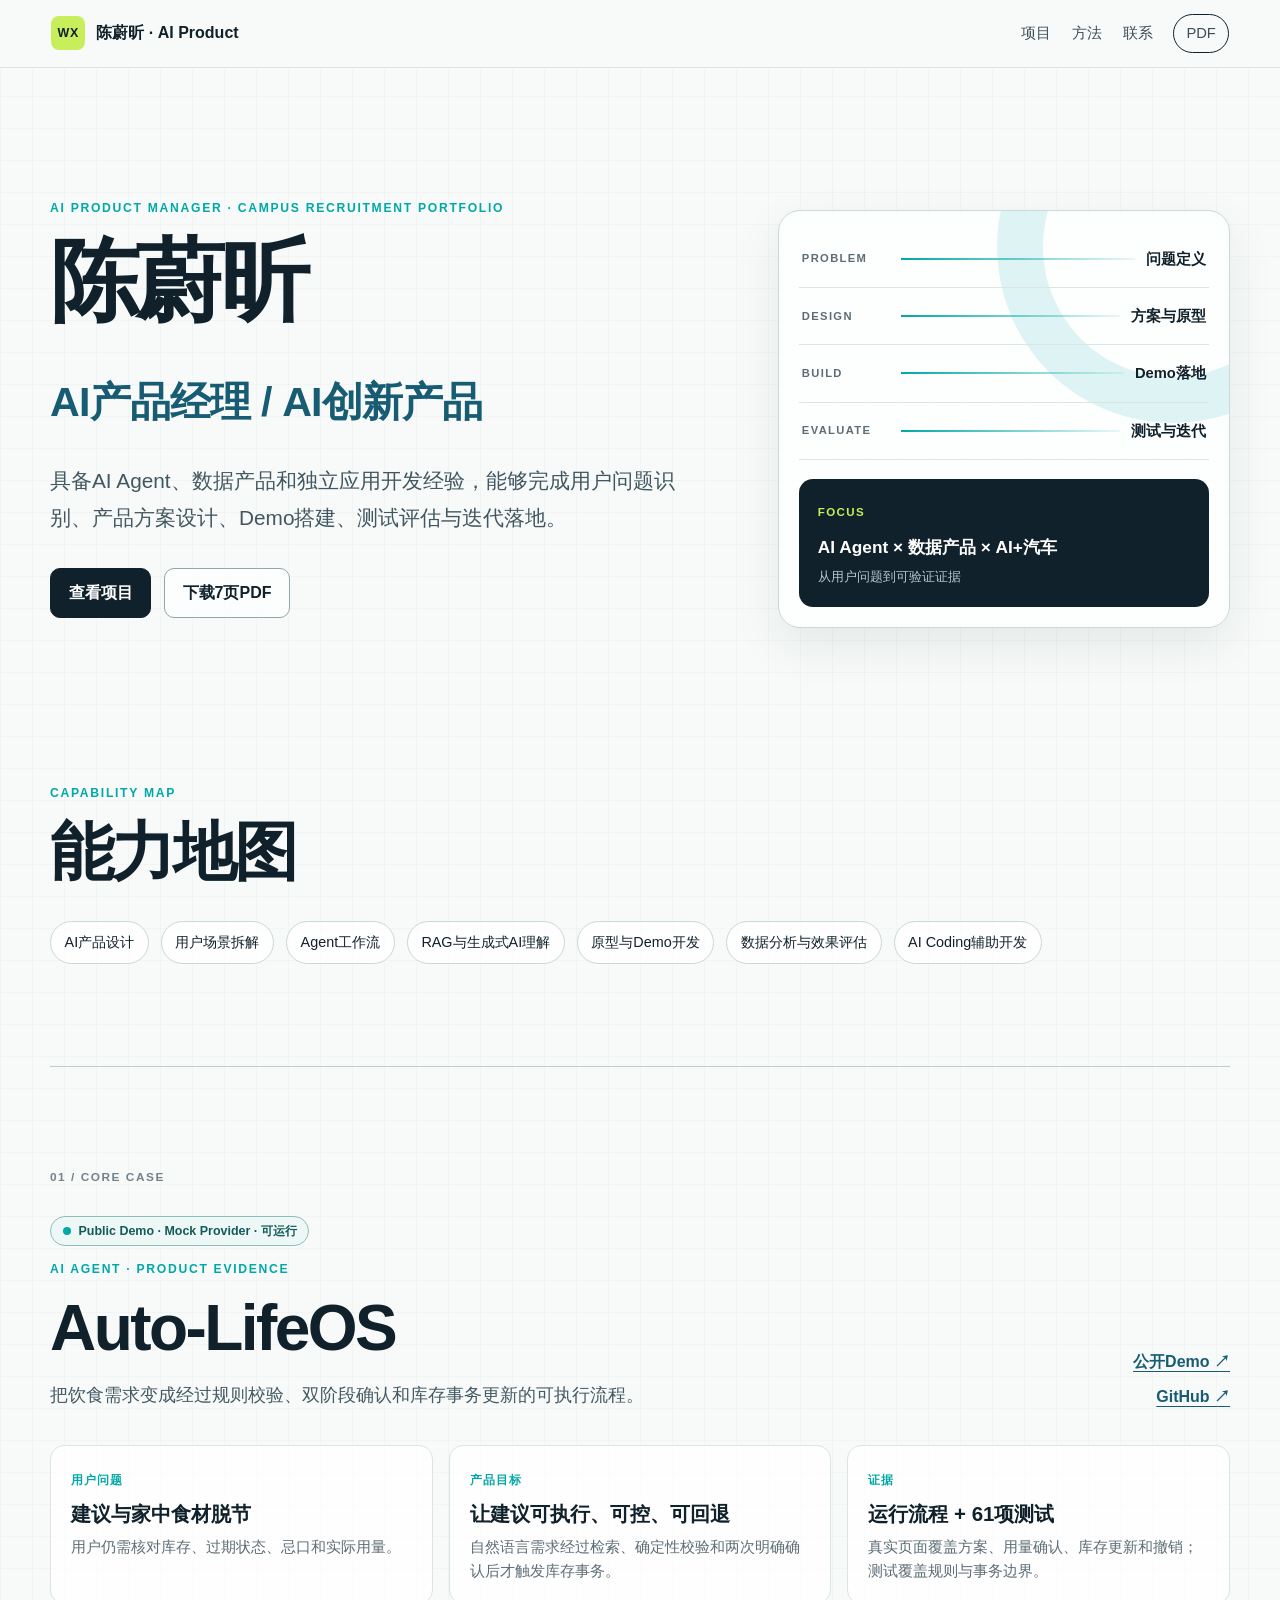
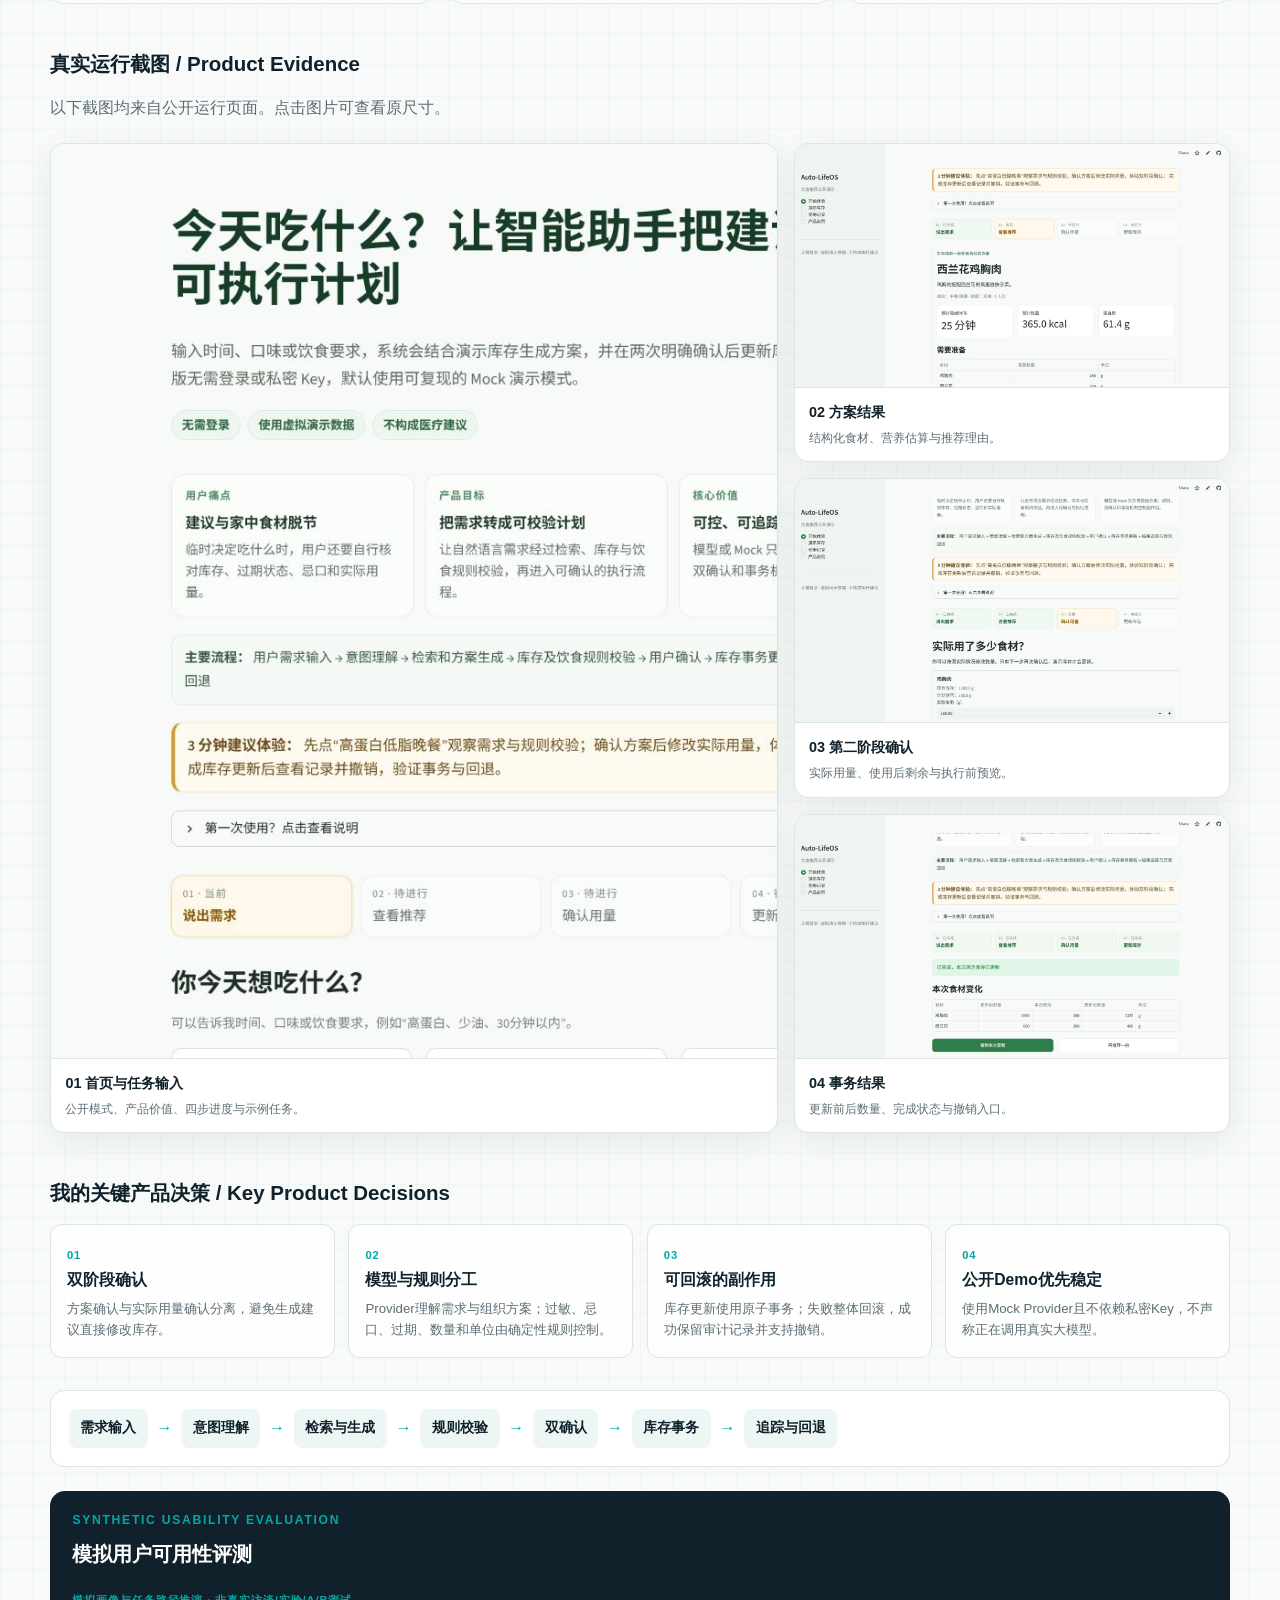
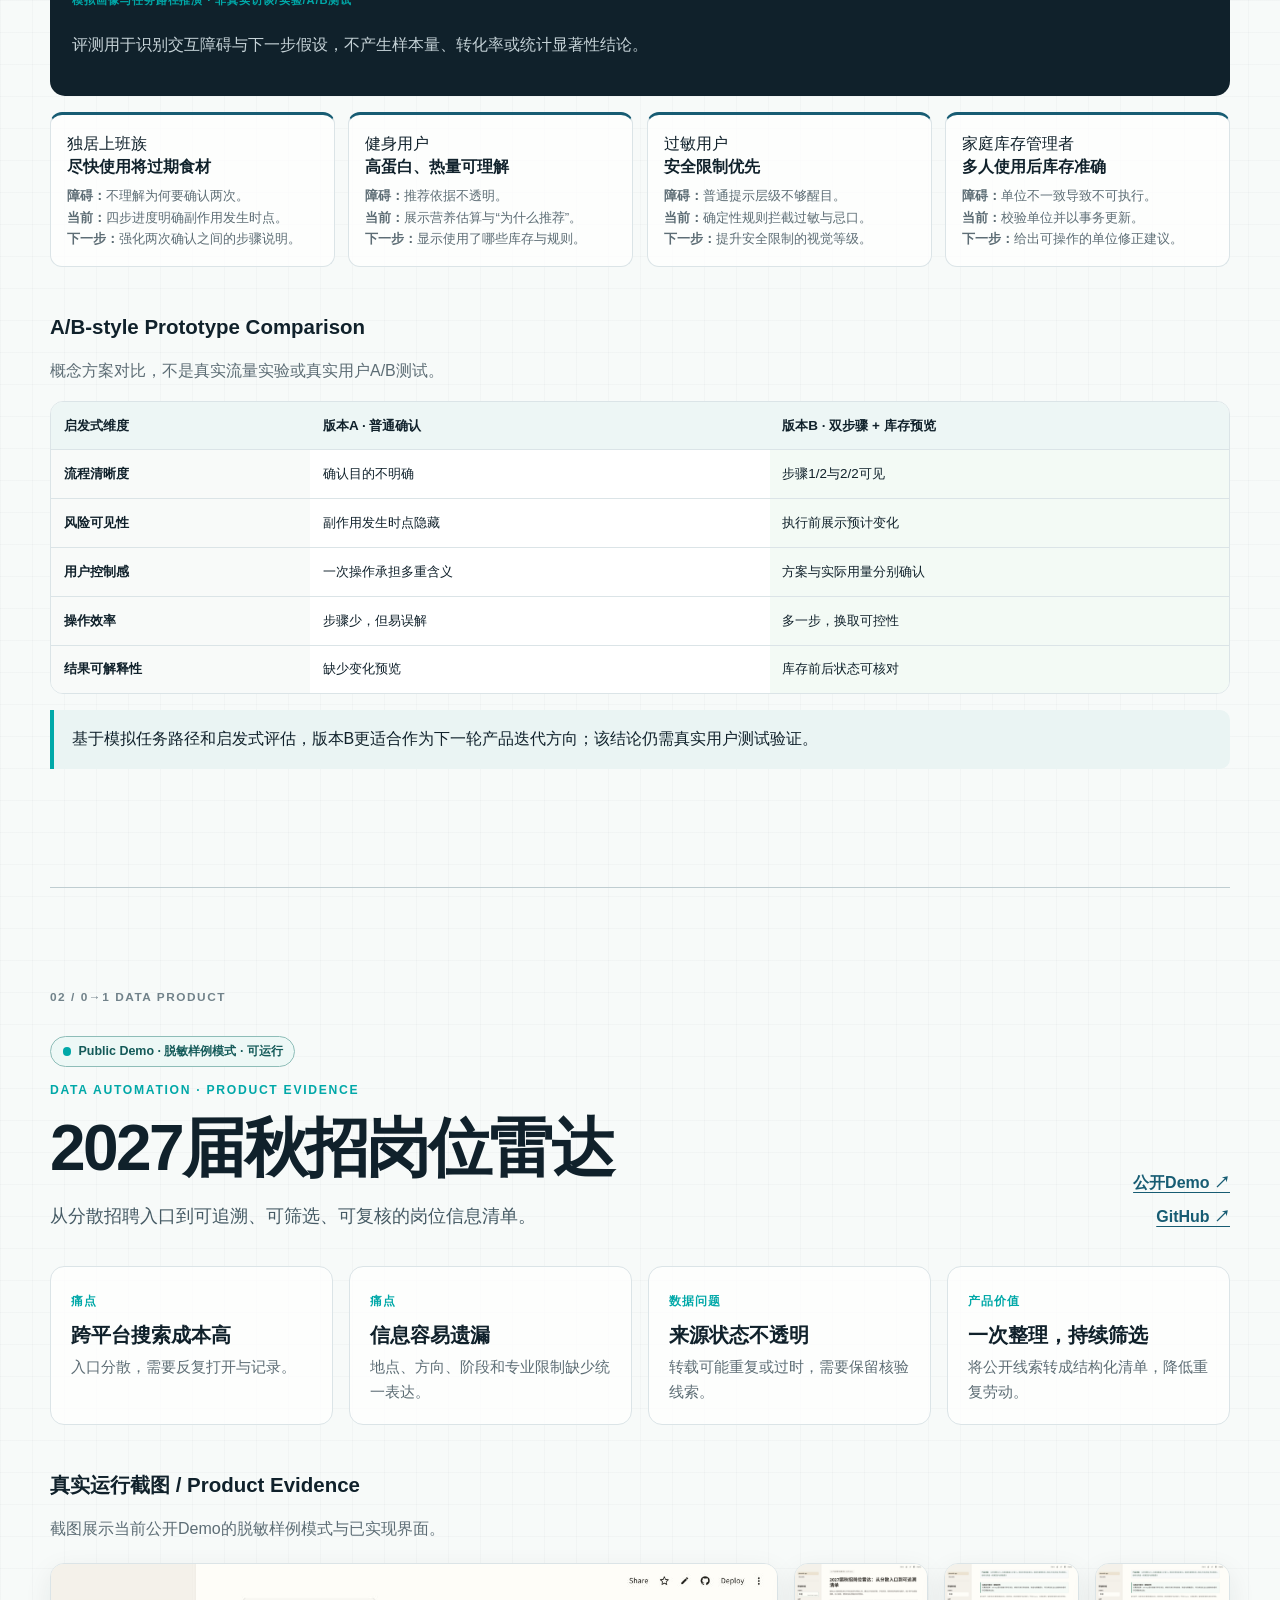
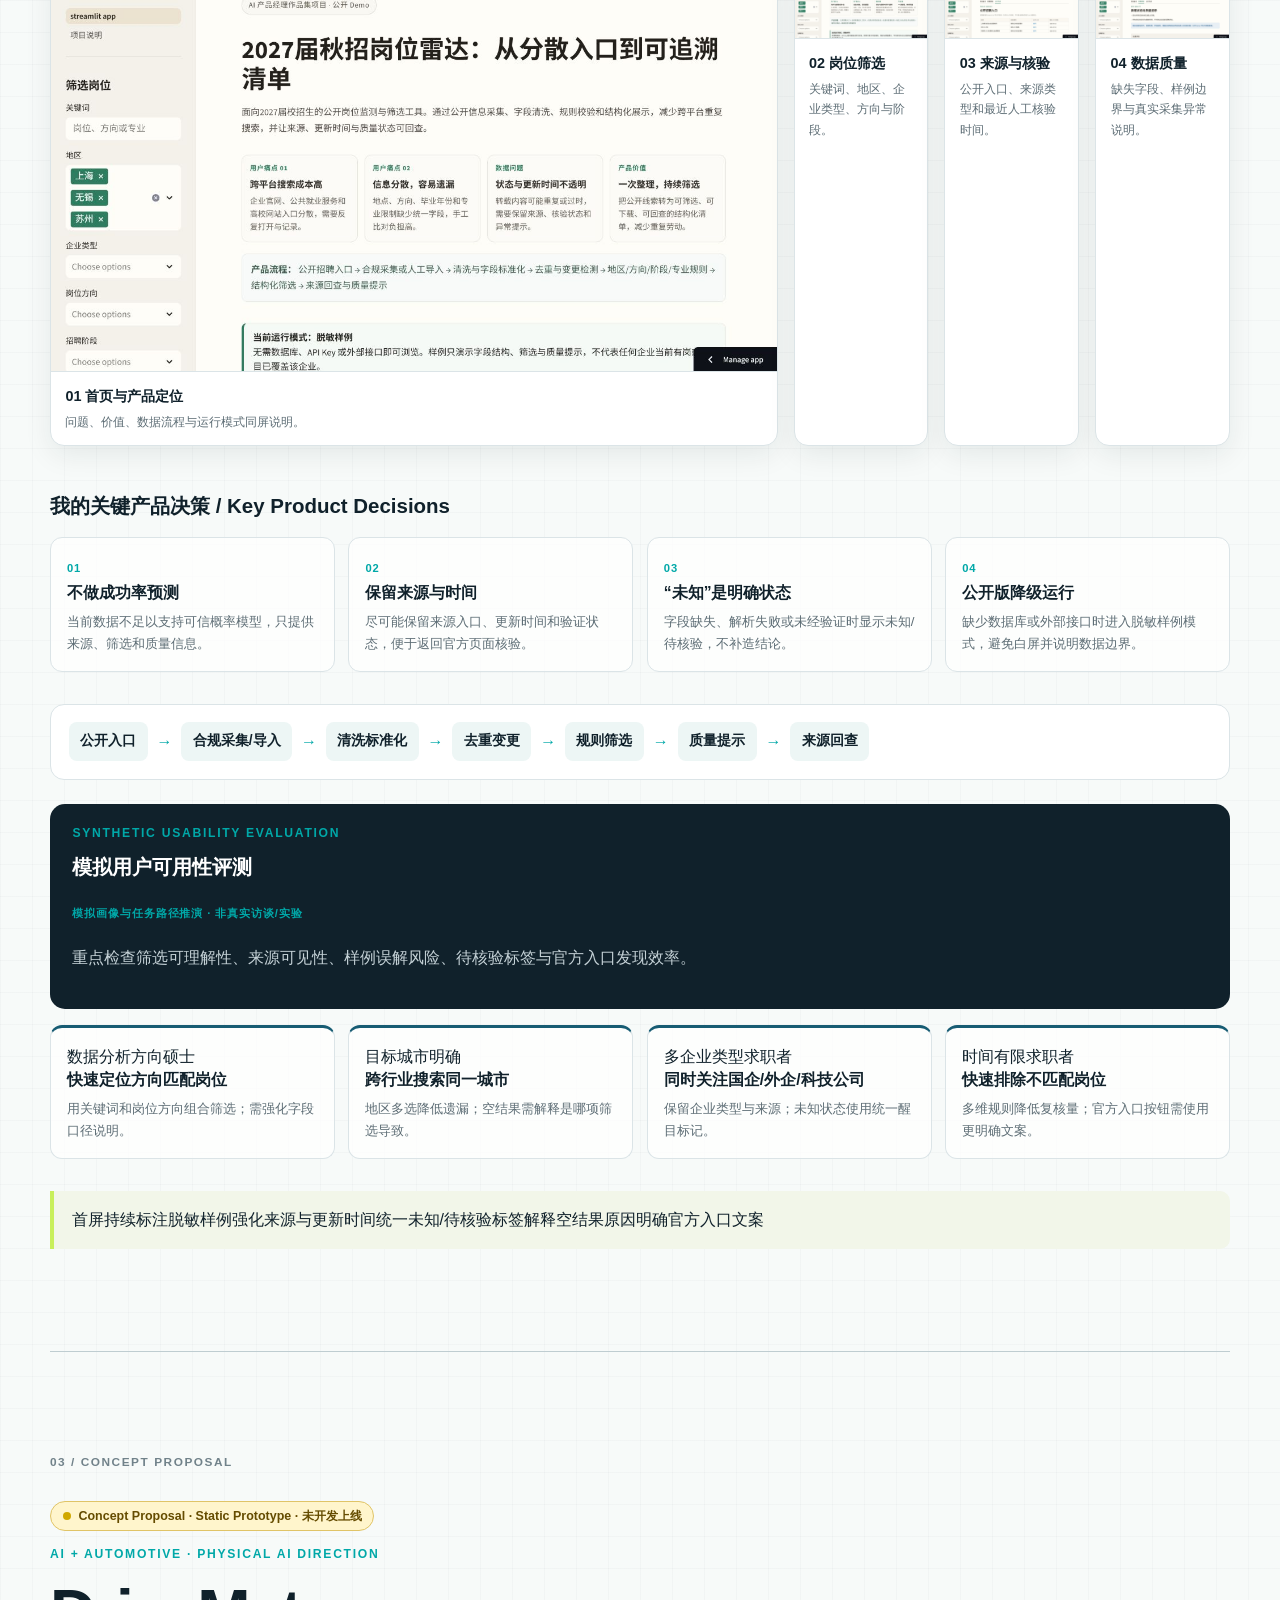
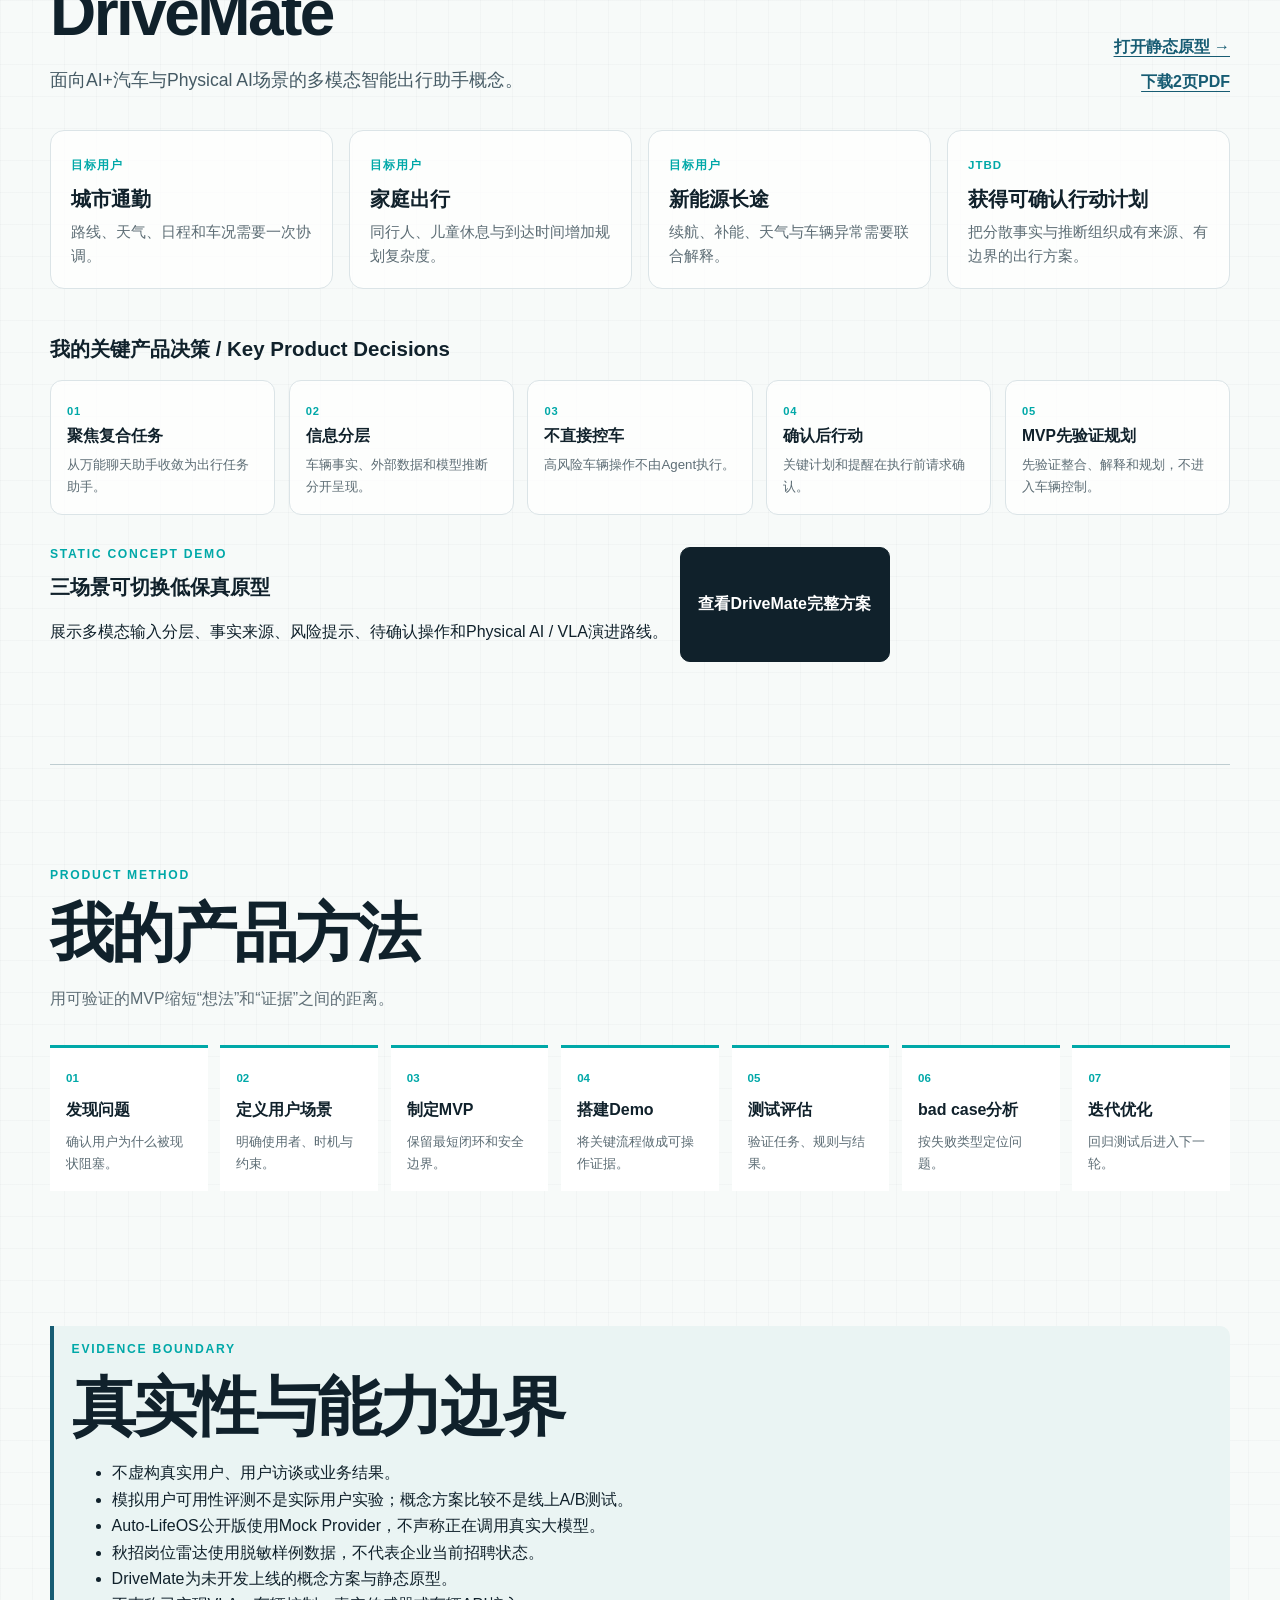
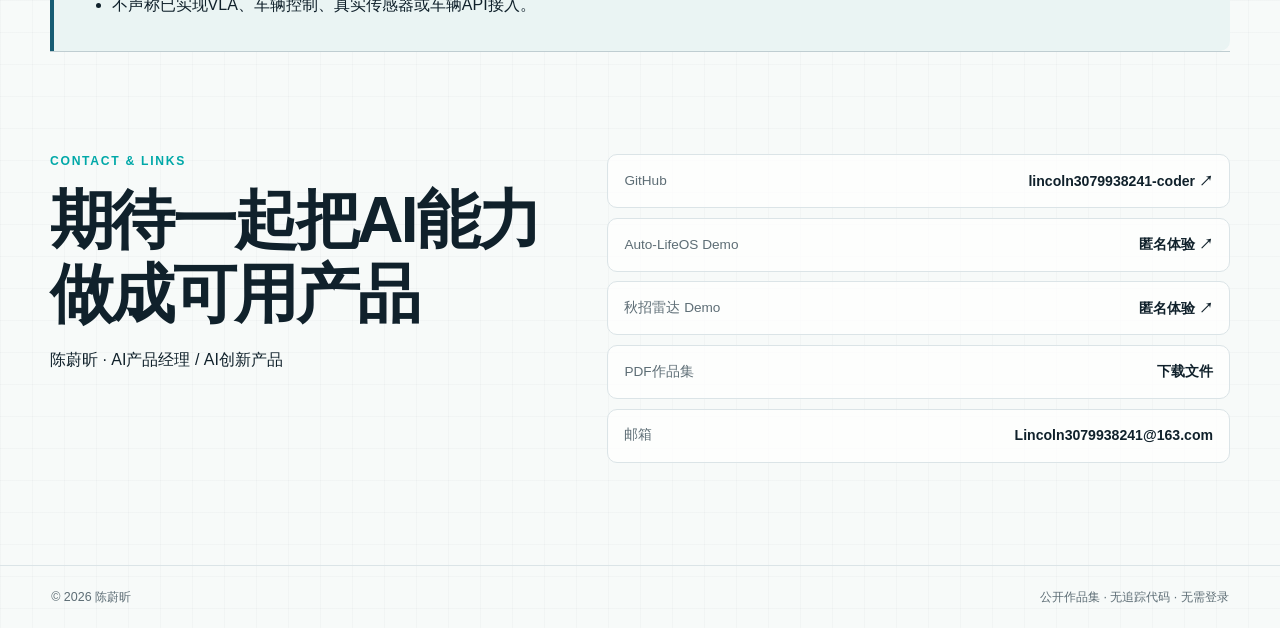
==== commit 507a06c9: "fix: preserve UTF-8 content in comparison update" ====
--- a/index.html
+++ b/index.html
@@ -3,18 +3,18 @@
 <head>
   <meta charset="utf-8">
   <meta name="viewport" content="width=device-width, initial-scale=1">
-  <meta name="description" content="闄堣敋鏄曠殑AI浜у搧缁忕悊浣滃搧闆嗭細鍙繍琛孉I Agent銆佹暟鎹骇鍝佷笌AI+姹借溅鍒涙柊姒傚康銆?>
-  <title>闄堣敋鏄曪綔AI浜у搧缁忕悊浣滃搧闆?/title>
+  <meta name="description" content="陈蔚昕的AI产品经理作品集：可运行AI Agent、数据产品与AI+汽车创新概念。">
+  <title>陈蔚昕｜AI产品经理作品集</title>
   <link rel="stylesheet" href="styles.css">
 </head>
 <body>
-  <a class="skip-link" href="#main">璺冲埌涓昏鍐呭</a>
+  <a class="skip-link" href="#main">跳到主要内容</a>
   <header class="site-header">
-    <a class="brand" href="#top" aria-label="杩斿洖棣栭〉">
-      <span class="brand-mark">WX</span><span>闄堣敋鏄?路 AI Product</span>
+    <a class="brand" href="#top" aria-label="返回首页">
+      <span class="brand-mark">WX</span><span>陈蔚昕 · AI Product</span>
     </a>
-    <nav aria-label="涓昏瀵艰埅">
-      <a href="#work">椤圭洰</a><a href="#method">鏂规硶</a><a href="#contact">鑱旂郴</a>
+    <nav aria-label="主要导航">
+      <a href="#work">项目</a><a href="#method">方法</a><a href="#contact">联系</a>
       <a class="nav-cta" href="assets/Chen-Weixin-AI-Product-Portfolio.pdf">PDF</a>
     </nav>
   </header>
@@ -22,269 +22,268 @@
   <main id="main">
     <section class="hero section" id="top">
       <div class="hero-copy">
-        <p class="eyebrow">AI PRODUCT MANAGER 路 CAMPUS RECRUITMENT PORTFOLIO</p>
-        <h1>闄堣敋鏄?br><span>AI浜у搧缁忕悊 / AI鍒涙柊浜у搧</span></h1>
-        <p class="lead">鍏峰AI Agent銆佹暟鎹骇鍝佸拰鐙珛搴旂敤寮€鍙戠粡楠岋紝鑳藉瀹屾垚鐢ㄦ埛闂璇嗗埆銆佷骇鍝佹柟妗堣璁°€丏emo鎼缓銆佹祴璇曡瘎浼颁笌杩唬钀藉湴銆?/p>
+        <p class="eyebrow">AI PRODUCT MANAGER · CAMPUS RECRUITMENT PORTFOLIO</p>
+        <h1>陈蔚昕<br><span>AI产品经理 / AI创新产品</span></h1>
+        <p class="lead">具备AI Agent、数据产品和独立应用开发经验，能够完成用户问题识别、产品方案设计、Demo搭建、测试评估与迭代落地。</p>
         <div class="hero-actions">
-          <a class="button primary" href="#work">鏌ョ湅椤圭洰</a>
-          <a class="button secondary" href="assets/Chen-Weixin-AI-Product-Portfolio.pdf">涓嬭浇7椤礟DF</a>
-        </div>
-      </div>
-      <div class="hero-panel" aria-label="鑳藉姏姒傝">
-        <div class="radar-line"><span>PROBLEM</span><i></i><b>闂瀹氫箟</b></div>
-        <div class="radar-line"><span>DESIGN</span><i></i><b>鏂规涓庡師鍨?/b></div>
-        <div class="radar-line"><span>BUILD</span><i></i><b>Demo钀藉湴</b></div>
-        <div class="radar-line"><span>EVALUATE</span><i></i><b>娴嬭瘯涓庤凯浠?/b></div>
-        <div class="signal-card"><span>FOCUS</span><strong>AI Agent 脳 鏁版嵁浜у搧 脳 AI+姹借溅</strong><small>浠庣敤鎴烽棶棰樺埌鍙獙璇佽瘉鎹?/small></div>
+          <a class="button primary" href="#work">查看项目</a>
+          <a class="button secondary" href="assets/Chen-Weixin-AI-Product-Portfolio.pdf">下载7页PDF</a>
+        </div>
+      </div>
+      <div class="hero-panel" aria-label="能力概览">
+        <div class="radar-line"><span>PROBLEM</span><i></i><b>问题定义</b></div>
+        <div class="radar-line"><span>DESIGN</span><i></i><b>方案与原型</b></div>
+        <div class="radar-line"><span>BUILD</span><i></i><b>Demo落地</b></div>
+        <div class="radar-line"><span>EVALUATE</span><i></i><b>测试与迭代</b></div>
+        <div class="signal-card"><span>FOCUS</span><strong>AI Agent × 数据产品 × AI+汽车</strong><small>从用户问题到可验证证据</small></div>
       </div>
     </section>
 
     <section class="section compact" aria-labelledby="capability-title">
-      <div class="section-heading"><p class="eyebrow">CAPABILITY MAP</p><h2 id="capability-title">鑳藉姏鍦板浘</h2></div>
+      <div class="section-heading"><p class="eyebrow">CAPABILITY MAP</p><h2 id="capability-title">能力地图</h2></div>
       <div class="chip-grid">
-        <span>AI浜у搧璁捐</span><span>鐢ㄦ埛鍦烘櫙鎷嗚В</span><span>Agent宸ヤ綔娴?/span>
-        <span>RAG涓庣敓鎴愬紡AI鐞嗚В</span><span>鍘熷瀷涓嶥emo寮€鍙?/span>
-        <span>鏁版嵁鍒嗘瀽涓庢晥鏋滆瘎浼?/span><span>AI Coding杈呭姪寮€鍙?/span>
+        <span>AI产品设计</span><span>用户场景拆解</span><span>Agent工作流</span>
+        <span>RAG与生成式AI理解</span><span>原型与Demo开发</span>
+        <span>数据分析与效果评估</span><span>AI Coding辅助开发</span>
       </div>
     </section>
 
     <section class="section project" id="work" aria-labelledby="auto-title">
       <div class="project-index">01 / CORE CASE</div>
-      <div class="status-tag live">Public Demo 路 Mock Provider 路 鍙繍琛?/div>
+      <div class="status-tag live">Public Demo · Mock Provider · 可运行</div>
       <div class="project-header">
         <div>
-          <p class="eyebrow">AI AGENT 路 PRODUCT EVIDENCE</p>
+          <p class="eyebrow">AI AGENT · PRODUCT EVIDENCE</p>
           <h2 id="auto-title">Auto-LifeOS</h2>
-          <p class="project-tagline">鎶婇ギ椋熼渶姹傚彉鎴愮粡杩囪鍒欐牎楠屻€佸弻闃舵纭鍜屽簱瀛樹簨鍔℃洿鏂扮殑鍙墽琛屾祦绋嬨€?/p>
+          <p class="project-tagline">把饮食需求变成经过规则校验、双阶段确认和库存事务更新的可执行流程。</p>
         </div>
         <div class="project-links">
-          <a href="https://auto-lifeos-demo.streamlit.app/">鍏紑Demo 鈫?/a>
-          <a href="https://github.com/lincoln3079938241-coder/auto-lifeos-demo">GitHub 鈫?/a>
+          <a href="https://auto-lifeos-demo.streamlit.app/">公开Demo ↗</a>
+          <a href="https://github.com/lincoln3079938241-coder/auto-lifeos-demo">GitHub ↗</a>
         </div>
       </div>
 
       <div class="problem-value-grid">
-        <article><span>鐢ㄦ埛闂</span><h3>寤鸿涓庡涓鏉愯劚鑺?/h3><p>鐢ㄦ埛浠嶉渶鏍稿搴撳瓨銆佽繃鏈熺姸鎬併€佸繉鍙ｅ拰瀹為檯鐢ㄩ噺銆?/p></article>
-        <article><span>浜у搧鐩爣</span><h3>璁╁缓璁彲鎵ц銆佸彲鎺с€佸彲鍥為€€</h3><p>鑷劧璇█闇€姹傜粡杩囨绱€佺‘瀹氭€ф牎楠屽拰涓ゆ鏄庣‘纭鍚庢墠瑙﹀彂搴撳瓨浜嬪姟銆?/p></article>
-        <article><span>璇佹嵁</span><h3>杩愯娴佺▼ + 61椤规祴璇?/h3><p>鐪熷疄椤甸潰瑕嗙洊鏂规銆佺敤閲忕‘璁ゃ€佸簱瀛樻洿鏂板拰鎾ら攢锛涙祴璇曡鐩栬鍒欎笌浜嬪姟杈圭晫銆?/p></article>
-      </div>
-
-      <h3 class="subheading">鐪熷疄杩愯鎴浘 / Product Evidence</h3>
-      <p class="section-intro">浠ヤ笅鎴浘鍧囨潵鑷叕寮€杩愯椤甸潰銆傜偣鍑诲浘鐗囧彲鏌ョ湅鍘熷昂瀵搞€?/p>
+        <article><span>用户问题</span><h3>建议与家中食材脱节</h3><p>用户仍需核对库存、过期状态、忌口和实际用量。</p></article>
+        <article><span>产品目标</span><h3>让建议可执行、可控、可回退</h3><p>自然语言需求经过检索、确定性校验和两次明确确认后才触发库存事务。</p></article>
+        <article><span>证据</span><h3>运行流程 + 61项测试</h3><p>真实页面覆盖方案、用量确认、库存更新和撤销；测试覆盖规则与事务边界。</p></article>
+      </div>
+
+      <h3 class="subheading">真实运行截图 / Product Evidence</h3>
+      <p class="section-intro">以下截图均来自公开运行页面。点击图片可查看原尺寸。</p>
       <div class="screenshot-gallery">
-        <a class="gallery-feature" href="assets/screenshots/auto-01-home.jpg" aria-label="鏌ョ湅Auto-LifeOS棣栭〉澶у浘">
-          <figure><img src="assets/screenshots/auto-01-home.jpg" alt="Auto-LifeOS鍏紑棣栭〉涓庝换鍔¤緭鍏ョ晫闈? loading="lazy"><figcaption><b>01 棣栭〉涓庝换鍔¤緭鍏?/b><span>鍏紑妯″紡銆佷骇鍝佷环鍊笺€佸洓姝ヨ繘搴︿笌绀轰緥浠诲姟銆?/span></figcaption></figure>
+        <a class="gallery-feature" href="assets/screenshots/auto-01-home.jpg" aria-label="查看Auto-LifeOS首页大图">
+          <figure><img src="assets/screenshots/auto-01-home.jpg" alt="Auto-LifeOS公开首页与任务输入界面" loading="lazy"><figcaption><b>01 首页与任务输入</b><span>公开模式、产品价值、四步进度与示例任务。</span></figcaption></figure>
         </a>
         <div class="gallery-grid">
-          <a href="assets/screenshots/auto-02-result.jpg" aria-label="鏌ョ湅楗鏂规缁撴灉澶у浘"><figure><img src="assets/screenshots/auto-02-result.jpg" alt="Auto-LifeOS鐢熸垚瑗垮叞鑺遍浮鑳歌倝鏂规鍚庣殑缁撴灉椤甸潰" loading="lazy"><figcaption><b>02 鏂规缁撴灉</b><span>缁撴瀯鍖栭鏉愩€佽惀鍏讳及绠椾笌鎺ㄨ崘鐞嗙敱銆?/span></figcaption></figure></a>
-          <a href="assets/screenshots/auto-03-confirm.jpg" aria-label="鏌ョ湅鐢ㄩ噺纭澶у浘"><figure><img src="assets/screenshots/auto-03-confirm.jpg" alt="Auto-LifeOS瀹為檯鐢ㄩ噺涓庡簱瀛樺彉鍖栫‘璁ら〉闈? loading="lazy"><figcaption><b>03 绗簩闃舵纭</b><span>瀹為檯鐢ㄩ噺銆佷娇鐢ㄥ悗鍓╀綑涓庢墽琛屽墠棰勮銆?/span></figcaption></figure></a>
-          <a href="assets/screenshots/auto-04-update.jpg" aria-label="鏌ョ湅搴撳瓨鏇存柊澶у浘"><figure><img src="assets/screenshots/auto-04-update.jpg" alt="Auto-LifeOS搴撳瓨浜嬪姟鏇存柊缁撴灉涓庢挙閿€鎿嶄綔" loading="lazy"><figcaption><b>04 浜嬪姟缁撴灉</b><span>鏇存柊鍓嶅悗鏁伴噺銆佸畬鎴愮姸鎬佷笌鎾ら攢鍏ュ彛銆?/span></figcaption></figure></a>
-        </div>
-      </div>
-
-      <h3 class="subheading">鎴戠殑鍏抽敭浜у搧鍐崇瓥 / Key Product Decisions</h3>
+          <a href="assets/screenshots/auto-02-result.jpg" aria-label="查看饮食方案结果大图"><figure><img src="assets/screenshots/auto-02-result.jpg" alt="Auto-LifeOS生成西兰花鸡胸肉方案后的结果页面" loading="lazy"><figcaption><b>02 方案结果</b><span>结构化食材、营养估算与推荐理由。</span></figcaption></figure></a>
+          <a href="assets/screenshots/auto-03-confirm.jpg" aria-label="查看用量确认大图"><figure><img src="assets/screenshots/auto-03-confirm.jpg" alt="Auto-LifeOS实际用量与库存变化确认页面" loading="lazy"><figcaption><b>03 第二阶段确认</b><span>实际用量、使用后剩余与执行前预览。</span></figcaption></figure></a>
+          <a href="assets/screenshots/auto-04-update.jpg" aria-label="查看库存更新大图"><figure><img src="assets/screenshots/auto-04-update.jpg" alt="Auto-LifeOS库存事务更新结果与撤销操作" loading="lazy"><figcaption><b>04 事务结果</b><span>更新前后数量、完成状态与撤销入口。</span></figcaption></figure></a>
+        </div>
+      </div>
+
+      <h3 class="subheading">我的关键产品决策 / Key Product Decisions</h3>
       <div class="decision-grid">
-        <article><span>01</span><h4>鍙岄樁娈电‘璁?/h4><p>鏂规纭涓庡疄闄呯敤閲忕‘璁ゅ垎绂伙紝閬垮厤鐢熸垚寤鸿鐩存帴淇敼搴撳瓨銆?/p></article>
-        <article><span>02</span><h4>妯″瀷涓庤鍒欏垎宸?/h4><p>Provider鐞嗚В闇€姹備笌缁勭粐鏂规锛涜繃鏁忋€佸繉鍙ｃ€佽繃鏈熴€佹暟閲忓拰鍗曚綅鐢辩‘瀹氭€ц鍒欐帶鍒躲€?/p></article>
-        <article><span>03</span><h4>鍙洖婊氱殑鍓綔鐢?/h4><p>搴撳瓨鏇存柊浣跨敤鍘熷瓙浜嬪姟锛涘け璐ユ暣浣撳洖婊氾紝鎴愬姛淇濈暀瀹¤璁板綍骞舵敮鎸佹挙閿€銆?/p></article>
-        <article><span>04</span><h4>鍏紑Demo浼樺厛绋冲畾</h4><p>浣跨敤Mock Provider涓斾笉渚濊禆绉佸瘑Key锛屼笉澹扮О姝ｅ湪璋冪敤鐪熷疄澶фā鍨嬨€?/p></article>
-      </div>
-
-      <div class="flow" aria-label="Auto-LifeOS鐢ㄦ埛娴佺▼">
-        <span>闇€姹傝緭鍏?/span><i>鈫?/i><span>鎰忓浘鐞嗚В</span><i>鈫?/i><span>妫€绱笌鐢熸垚</span><i>鈫?/i>
-        <span>瑙勫垯鏍￠獙</span><i>鈫?/i><span>鍙岀‘璁?/span><i>鈫?/i><span>搴撳瓨浜嬪姟</span><i>鈫?/i><span>杩借釜涓庡洖閫€</span>
+        <article><span>01</span><h4>双阶段确认</h4><p>方案确认与实际用量确认分离，避免生成建议直接修改库存。</p></article>
+        <article><span>02</span><h4>模型与规则分工</h4><p>Provider理解需求与组织方案；过敏、忌口、过期、数量和单位由确定性规则控制。</p></article>
+        <article><span>03</span><h4>可回滚的副作用</h4><p>库存更新使用原子事务；失败整体回滚，成功保留审计记录并支持撤销。</p></article>
+        <article><span>04</span><h4>公开Demo优先稳定</h4><p>使用Mock Provider且不依赖私密Key，不声称正在调用真实大模型。</p></article>
+      </div>
+
+      <div class="flow" aria-label="Auto-LifeOS用户流程">
+        <span>需求输入</span><i>→</i><span>意图理解</span><i>→</i><span>检索与生成</span><i>→</i>
+        <span>规则校验</span><i>→</i><span>双确认</span><i>→</i><span>库存事务</span><i>→</i><span>追踪与回退</span>
       </div>
 
       <div class="evaluation-panel">
         <div>
           <p class="eyebrow">SYNTHETIC USABILITY EVALUATION</p>
-          <h3>妯℃嫙鐢ㄦ埛鍙敤鎬ц瘎娴?/h3>
-          <span class="evidence-label">妯℃嫙鐢诲儚涓庝换鍔¤矾寰勬帹婕?路 闈炵湡瀹炶璋?瀹為獙/A/B娴嬭瘯</span>
-        </div>
-        <p>璇勬祴鐢ㄤ簬璇嗗埆浜や簰闅滅涓庝笅涓€姝ュ亣璁撅紝涓嶄骇鐢熸牱鏈噺銆佽浆鍖栫巼鎴栫粺璁℃樉钁楁€х粨璁恒€?/p>
+          <h3>模拟用户可用性评测</h3>
+          <span class="evidence-label">模拟画像与任务路径推演 · 非真实访谈/实验/A/B测试</span>
+        </div>
+        <p>评测用于识别交互障碍与下一步假设，不产生样本量、转化率或统计显著性结论。</p>
       </div>
       <div class="persona-grid">
-        <article><span>鐙眳涓婄彮鏃?/span><h4>灏藉揩浣跨敤灏嗚繃鏈熼鏉?/h4><p><b>闅滅锛?/b>涓嶇悊瑙ｄ负浣曡纭涓ゆ銆?/p><p><b>褰撳墠锛?/b>鍥涙杩涘害鏄庣‘鍓綔鐢ㄥ彂鐢熸椂鐐广€?/p><p><b>涓嬩竴姝ワ細</b>寮哄寲涓ゆ纭涔嬮棿鐨勬楠よ鏄庛€?/p></article>
-        <article><span>鍋ヨ韩鐢ㄦ埛</span><h4>楂樿泲鐧姐€佺儹閲忓彲鐞嗚В</h4><p><b>闅滅锛?/b>鎺ㄨ崘渚濇嵁涓嶉€忔槑銆?/p><p><b>褰撳墠锛?/b>灞曠ず钀ュ吇浼扮畻涓庘€滀负浠€涔堟帹鑽愨€濄€?/p><p><b>涓嬩竴姝ワ細</b>鏄剧ず浣跨敤浜嗗摢浜涘簱瀛樹笌瑙勫垯銆?/p></article>
-        <article><span>杩囨晱鐢ㄦ埛</span><h4>瀹夊叏闄愬埗浼樺厛</h4><p><b>闅滅锛?/b>鏅€氭彁绀哄眰绾т笉澶熼啋鐩€?/p><p><b>褰撳墠锛?/b>纭畾鎬ц鍒欐嫤鎴繃鏁忎笌蹇屽彛銆?/p><p><b>涓嬩竴姝ワ細</b>鎻愬崌瀹夊叏闄愬埗鐨勮瑙夌瓑绾с€?/p></article>
-        <article><span>瀹跺涵搴撳瓨绠＄悊鑰?/span><h4>澶氫汉浣跨敤鍚庡簱瀛樺噯纭?/h4><p><b>闅滅锛?/b>鍗曚綅涓嶄竴鑷村鑷翠笉鍙墽琛屻€?/p><p><b>褰撳墠锛?/b>鏍￠獙鍗曚綅骞朵互浜嬪姟鏇存柊銆?/p><p><b>涓嬩竴姝ワ細</b>缁欏嚭鍙搷浣滅殑鍗曚綅淇寤鸿銆?/p></article>
+        <article><span>独居上班族</span><h4>尽快使用将过期食材</h4><p><b>障碍：</b>不理解为何要确认两次。</p><p><b>当前：</b>四步进度明确副作用发生时点。</p><p><b>下一步：</b>强化两次确认之间的步骤说明。</p></article>
+        <article><span>健身用户</span><h4>高蛋白、热量可理解</h4><p><b>障碍：</b>推荐依据不透明。</p><p><b>当前：</b>展示营养估算与“为什么推荐”。</p><p><b>下一步：</b>显示使用了哪些库存与规则。</p></article>
+        <article><span>过敏用户</span><h4>安全限制优先</h4><p><b>障碍：</b>普通提示层级不够醒目。</p><p><b>当前：</b>确定性规则拦截过敏与忌口。</p><p><b>下一步：</b>提升安全限制的视觉等级。</p></article>
+        <article><span>家庭库存管理者</span><h4>多人使用后库存准确</h4><p><b>障碍：</b>单位不一致导致不可执行。</p><p><b>当前：</b>校验单位并以事务更新。</p><p><b>下一步：</b>给出可操作的单位修正建议。</p></article>
       </div>
 
       <h3 class="subheading">A/B-style Prototype Comparison</h3>
-      <p class="section-intro">姒傚康鏂规瀵规瘮锛屼笉鏄湡瀹炴祦閲忓疄楠屾垨鐪熷疄鐢ㄦ埛A/B娴嬭瘯銆?/p>
+      <p class="section-intro">概念方案对比，不是真实流量实验或真实用户A/B测试。</p>
       <div class="comparison-table">
-        <table aria-label="纭娴佺▼姒傚康鏂规姣旇緝">
+        <table aria-label="确认流程概念方案比较">
           <thead>
             <tr>
-              <th scope="col">鍚彂寮忕淮搴?/th>
-              <th scope="col">鐗堟湰A 路 鏅€氱‘璁?/th>
-              <th scope="col">鐗堟湰B 路 鍙屾楠?+ 搴撳瓨棰勮</th>
+              <th scope="col">启发式维度</th>
+              <th scope="col">版本A · 普通确认</th>
+              <th scope="col">版本B · 双步骤 + 库存预览</th>
             </tr>
           </thead>
           <tbody>
             <tr>
-              <th scope="row">娴佺▼娓呮櫚搴?/th>
-              <td>纭鐩殑涓嶆槑纭?/td>
-              <td>姝ラ1/2涓?/2鍙</td>
-            </tr>
-            <tr>
-              <th scope="row">椋庨櫓鍙鎬?/th>
-              <td>鍓綔鐢ㄥ彂鐢熸椂鐐归殣钘?/td>
-              <td>鎵ц鍓嶅睍绀洪璁″彉鍖?/td>
-            </tr>
-            <tr>
-              <th scope="row">鐢ㄦ埛鎺у埗鎰?/th>
-              <td>涓€娆℃搷浣滄壙鎷呭閲嶅惈涔?/td>
-              <td>鏂规涓庡疄闄呯敤閲忓垎鍒‘璁?/td>
-            </tr>
-            <tr>
-              <th scope="row">鎿嶄綔鏁堢巼</th>
-              <td>姝ラ灏戯紝浣嗘槗璇В</td>
-              <td>澶氫竴姝ワ紝鎹㈠彇鍙帶鎬?/td>
-            </tr>
-            <tr>
-              <th scope="row">缁撴灉鍙В閲婃€?/th>
-              <td>缂哄皯鍙樺寲棰勮</td>
-              <td>搴撳瓨鍓嶅悗鐘舵€佸彲鏍稿</td>
+              <th scope="row">流程清晰度</th>
+              <td>确认目的不明确</td>
+              <td>步骤1/2与2/2可见</td>
+            </tr>
+            <tr>
+              <th scope="row">风险可见性</th>
+              <td>副作用发生时点隐藏</td>
+              <td>执行前展示预计变化</td>
+            </tr>
+            <tr>
+              <th scope="row">用户控制感</th>
+              <td>一次操作承担多重含义</td>
+              <td>方案与实际用量分别确认</td>
+            </tr>
+            <tr>
+              <th scope="row">操作效率</th>
+              <td>步骤少，但易误解</td>
+              <td>多一步，换取可控性</td>
+            </tr>
+            <tr>
+              <th scope="row">结果可解释性</th>
+              <td>缺少变化预览</td>
+              <td>库存前后状态可核对</td>
             </tr>
           </tbody>
         </table>
       </div>
-      <p class="conclusion-note">鍩轰簬妯℃嫙浠诲姟璺緞鍜屽惎鍙戝紡璇勪及锛岀増鏈珺鏇撮€傚悎浣滀负涓嬩竴杞骇鍝佽凯浠ｆ柟鍚戯紱璇ョ粨璁轰粛闇€鐪熷疄鐢ㄦ埛娴嬭瘯楠岃瘉銆?/p>
+      <p class="conclusion-note">基于模拟任务路径和启发式评估，版本B更适合作为下一轮产品迭代方向；该结论仍需真实用户测试验证。</p>
     </section>
 
     <section class="section project radar-project" aria-labelledby="radar-title">
-      <div class="project-index">02 / 0鈫? DATA PRODUCT</div>
-      <div class="status-tag live">Public Demo 路 鑴辨晱鏍蜂緥妯″紡 路 鍙繍琛?/div>
+      <div class="project-index">02 / 0→1 DATA PRODUCT</div>
+      <div class="status-tag live">Public Demo · 脱敏样例模式 · 可运行</div>
       <div class="project-header">
         <div>
-          <p class="eyebrow">DATA AUTOMATION 路 PRODUCT EVIDENCE</p>
-          <h2 id="radar-title">2027灞婄鎷涘矖浣嶉浄杈?/h2>
-          <p class="project-tagline">浠庡垎鏁ｆ嫑鑱樺叆鍙ｅ埌鍙拷婧€佸彲绛涢€夈€佸彲澶嶆牳鐨勫矖浣嶄俊鎭竻鍗曘€?/p>
+          <p class="eyebrow">DATA AUTOMATION · PRODUCT EVIDENCE</p>
+          <h2 id="radar-title">2027届秋招岗位雷达</h2>
+          <p class="project-tagline">从分散招聘入口到可追溯、可筛选、可复核的岗位信息清单。</p>
         </div>
         <div class="project-links">
-          <a href="https://shanghai-2027-job-radar-demo.streamlit.app/">鍏紑Demo 鈫?/a>
-          <a href="https://github.com/lincoln3079938241-coder/shanghai-2027-job-radar-demo">GitHub 鈫?/a>
+          <a href="https://shanghai-2027-job-radar-demo.streamlit.app/">公开Demo ↗</a>
+          <a href="https://github.com/lincoln3079938241-coder/shanghai-2027-job-radar-demo">GitHub ↗</a>
         </div>
       </div>
 
       <div class="problem-value-grid four">
-        <article><span>鐥涚偣</span><h3>璺ㄥ钩鍙版悳绱㈡垚鏈珮</h3><p>鍏ュ彛鍒嗘暎锛岄渶瑕佸弽澶嶆墦寮€涓庤褰曘€?/p></article>
-        <article><span>鐥涚偣</span><h3>淇℃伅瀹规槗閬楁紡</h3><p>鍦扮偣銆佹柟鍚戙€侀樁娈靛拰涓撲笟闄愬埗缂哄皯缁熶竴琛ㄨ揪銆?/p></article>
-        <article><span>鏁版嵁闂</span><h3>鏉ユ簮鐘舵€佷笉閫忔槑</h3><p>杞浇鍙兘閲嶅鎴栬繃鏃讹紝闇€瑕佷繚鐣欐牳楠岀嚎绱€?/p></article>
-        <article><span>浜у搧浠峰€?/span><h3>涓€娆℃暣鐞嗭紝鎸佺画绛涢€?/h3><p>灏嗗叕寮€绾跨储杞垚缁撴瀯鍖栨竻鍗曪紝闄嶄綆閲嶅鍔冲姩銆?/p></article>
-      </div>
-
-      <h3 class="subheading">鐪熷疄杩愯鎴浘 / Product Evidence</h3>
-      <p class="section-intro">鎴浘灞曠ず褰撳墠鍏紑Demo鐨勮劚鏁忔牱渚嬫ā寮忎笌宸插疄鐜扮晫闈€?/p>
+        <article><span>痛点</span><h3>跨平台搜索成本高</h3><p>入口分散，需要反复打开与记录。</p></article>
+        <article><span>痛点</span><h3>信息容易遗漏</h3><p>地点、方向、阶段和专业限制缺少统一表达。</p></article>
+        <article><span>数据问题</span><h3>来源状态不透明</h3><p>转载可能重复或过时，需要保留核验线索。</p></article>
+        <article><span>产品价值</span><h3>一次整理，持续筛选</h3><p>将公开线索转成结构化清单，降低重复劳动。</p></article>
+      </div>
+
+      <h3 class="subheading">真实运行截图 / Product Evidence</h3>
+      <p class="section-intro">截图展示当前公开Demo的脱敏样例模式与已实现界面。</p>
       <div class="screenshot-gallery">
-        <a class="gallery-feature" href="assets/screenshots/radar-01-home.jpg" aria-label="鏌ョ湅绉嬫嫑闆疯揪棣栭〉澶у浘"><figure><img src="assets/screenshots/radar-01-home.jpg" alt="绉嬫嫑宀椾綅闆疯揪棣栭〉銆佷骇鍝佸畾浣嶅拰鑴辨晱鏍蜂緥鎻愮ず" loading="lazy"><figcaption><b>01 棣栭〉涓庝骇鍝佸畾浣?/b><span>闂銆佷环鍊笺€佹暟鎹祦绋嬩笌杩愯妯″紡鍚屽睆璇存槑銆?/span></figcaption></figure></a>
+        <a class="gallery-feature" href="assets/screenshots/radar-01-home.jpg" aria-label="查看秋招雷达首页大图"><figure><img src="assets/screenshots/radar-01-home.jpg" alt="秋招岗位雷达首页、产品定位和脱敏样例提示" loading="lazy"><figcaption><b>01 首页与产品定位</b><span>问题、价值、数据流程与运行模式同屏说明。</span></figcaption></figure></a>
         <div class="gallery-grid three">
-          <a href="assets/screenshots/radar-02-filter.jpg" aria-label="鏌ョ湅宀椾綅绛涢€夊ぇ鍥?><figure><img src="assets/screenshots/radar-02-filter.jpg" alt="绉嬫嫑宀椾綅闆疯揪鍏抽敭璇嶃€佸湴鍖哄拰澶氱淮绛涢€夌晫闈? loading="lazy"><figcaption><b>02 宀椾綅绛涢€?/b><span>鍏抽敭璇嶃€佸湴鍖恒€佷紒涓氱被鍨嬨€佹柟鍚戜笌闃舵銆?/span></figcaption></figure></a>
-          <a href="assets/screenshots/radar-03-sources.jpg" aria-label="鏌ョ湅鏉ユ簮鏍搁獙澶у浘"><figure><img src="assets/screenshots/radar-03-sources.jpg" alt="绉嬫嫑宀椾綅闆疯揪鍏紑鏉ユ簮銆佸叆鍙ｄ笌鏈€杩戜汉宸ユ牳楠屾椂闂? loading="lazy"><figcaption><b>03 鏉ユ簮涓庢牳楠?/b><span>鍏紑鍏ュ彛銆佹潵婧愮被鍨嬪拰鏈€杩戜汉宸ユ牳楠屾椂闂淬€?/span></figcaption></figure></a>
-          <a href="assets/screenshots/radar-04-quality.jpg" aria-label="鏌ョ湅鏁版嵁璐ㄩ噺澶у浘"><figure><img src="assets/screenshots/radar-04-quality.jpg" alt="绉嬫嫑宀椾綅闆疯揪寮傚父鐘舵€佷笌鏁版嵁璐ㄩ噺鎻愮ず椤甸潰" loading="lazy"><figcaption><b>04 鏁版嵁璐ㄩ噺</b><span>缂哄け瀛楁銆佹牱渚嬭竟鐣屼笌鐪熷疄閲囬泦寮傚父璇存槑銆?/span></figcaption></figure></a>
-        </div>
-      </div>
-
-      <h3 class="subheading">鎴戠殑鍏抽敭浜у搧鍐崇瓥 / Key Product Decisions</h3>
+          <a href="assets/screenshots/radar-02-filter.jpg" aria-label="查看岗位筛选大图"><figure><img src="assets/screenshots/radar-02-filter.jpg" alt="秋招岗位雷达关键词、地区和多维筛选界面" loading="lazy"><figcaption><b>02 岗位筛选</b><span>关键词、地区、企业类型、方向与阶段。</span></figcaption></figure></a>
+          <a href="assets/screenshots/radar-03-sources.jpg" aria-label="查看来源核验大图"><figure><img src="assets/screenshots/radar-03-sources.jpg" alt="秋招岗位雷达公开来源、入口与最近人工核验时间" loading="lazy"><figcaption><b>03 来源与核验</b><span>公开入口、来源类型和最近人工核验时间。</span></figcaption></figure></a>
+          <a href="assets/screenshots/radar-04-quality.jpg" aria-label="查看数据质量大图"><figure><img src="assets/screenshots/radar-04-quality.jpg" alt="秋招岗位雷达异常状态与数据质量提示页面" loading="lazy"><figcaption><b>04 数据质量</b><span>缺失字段、样例边界与真实采集异常说明。</span></figcaption></figure></a>
+        </div>
+      </div>
+
+      <h3 class="subheading">我的关键产品决策 / Key Product Decisions</h3>
       <div class="decision-grid">
-        <article><span>01</span><h4>涓嶅仛鎴愬姛鐜囬娴?/h4><p>褰撳墠鏁版嵁涓嶈冻浠ユ敮鎸佸彲淇℃鐜囨ā鍨嬶紝鍙彁渚涙潵婧愩€佺瓫閫夊拰璐ㄩ噺淇℃伅銆?/p></article>
-        <article><span>02</span><h4>淇濈暀鏉ユ簮涓庢椂闂?/h4><p>灏藉彲鑳戒繚鐣欐潵婧愬叆鍙ｃ€佹洿鏂版椂闂村拰楠岃瘉鐘舵€侊紝渚夸簬杩斿洖瀹樻柟椤甸潰鏍搁獙銆?/p></article>
-        <article><span>03</span><h4>鈥滄湭鐭モ€濇槸鏄庣‘鐘舵€?/h4><p>瀛楁缂哄け銆佽В鏋愬け璐ユ垨鏈粡楠岃瘉鏃舵樉绀烘湭鐭?寰呮牳楠岋紝涓嶈ˉ閫犵粨璁恒€?/p></article>
-        <article><span>04</span><h4>鍏紑鐗堥檷绾ц繍琛?/h4><p>缂哄皯鏁版嵁搴撴垨澶栭儴鎺ュ彛鏃惰繘鍏ヨ劚鏁忔牱渚嬫ā寮忥紝閬垮厤鐧藉睆骞惰鏄庢暟鎹竟鐣屻€?/p></article>
-      </div>
-      <div class="flow data-flow" aria-label="绉嬫嫑宀椾綅闆疯揪鏁版嵁娴佺▼">
-        <span>鍏紑鍏ュ彛</span><i>鈫?/i><span>鍚堣閲囬泦/瀵煎叆</span><i>鈫?/i><span>娓呮礂鏍囧噯鍖?/span><i>鈫?/i>
-        <span>鍘婚噸鍙樻洿</span><i>鈫?/i><span>瑙勫垯绛涢€?/span><i>鈫?/i><span>璐ㄩ噺鎻愮ず</span><i>鈫?/i><span>鏉ユ簮鍥炴煡</span>
+        <article><span>01</span><h4>不做成功率预测</h4><p>当前数据不足以支持可信概率模型，只提供来源、筛选和质量信息。</p></article>
+        <article><span>02</span><h4>保留来源与时间</h4><p>尽可能保留来源入口、更新时间和验证状态，便于返回官方页面核验。</p></article>
+        <article><span>03</span><h4>“未知”是明确状态</h4><p>字段缺失、解析失败或未经验证时显示未知/待核验，不补造结论。</p></article>
+        <article><span>04</span><h4>公开版降级运行</h4><p>缺少数据库或外部接口时进入脱敏样例模式，避免白屏并说明数据边界。</p></article>
+      </div>
+      <div class="flow data-flow" aria-label="秋招岗位雷达数据流程">
+        <span>公开入口</span><i>→</i><span>合规采集/导入</span><i>→</i><span>清洗标准化</span><i>→</i>
+        <span>去重变更</span><i>→</i><span>规则筛选</span><i>→</i><span>质量提示</span><i>→</i><span>来源回查</span>
       </div>
 
       <div class="evaluation-panel">
-        <div><p class="eyebrow">SYNTHETIC USABILITY EVALUATION</p><h3>妯℃嫙鐢ㄦ埛鍙敤鎬ц瘎娴?/h3><span class="evidence-label">妯℃嫙鐢诲儚涓庝换鍔¤矾寰勬帹婕?路 闈炵湡瀹炶璋?瀹為獙</span></div>
-        <p>閲嶇偣妫€鏌ョ瓫閫夊彲鐞嗚В鎬с€佹潵婧愬彲瑙佹€с€佹牱渚嬭瑙ｉ闄┿€佸緟鏍搁獙鏍囩涓庡畼鏂瑰叆鍙ｅ彂鐜版晥鐜囥€?/p>
+        <div><p class="eyebrow">SYNTHETIC USABILITY EVALUATION</p><h3>模拟用户可用性评测</h3><span class="evidence-label">模拟画像与任务路径推演 · 非真实访谈/实验</span></div>
+        <p>重点检查筛选可理解性、来源可见性、样例误解风险、待核验标签与官方入口发现效率。</p>
       </div>
       <div class="persona-grid">
-        <article><span>鏁版嵁鍒嗘瀽鏂瑰悜纭曞＋</span><h4>蹇€熷畾浣嶆柟鍚戝尮閰嶅矖浣?/h4><p>鐢ㄥ叧閿瘝鍜屽矖浣嶆柟鍚戠粍鍚堢瓫閫夛紱闇€寮哄寲瀛楁鍙ｅ緞璇存槑銆?/p></article>
-        <article><span>鐩爣鍩庡競鏄庣‘</span><h4>璺ㄨ涓氭悳绱㈠悓涓€鍩庡競</h4><p>鍦板尯澶氶€夐檷浣庨仐婕忥紱绌虹粨鏋滈渶瑙ｉ噴鏄摢椤圭瓫閫夊鑷淬€?/p></article>
-        <article><span>澶氫紒涓氱被鍨嬫眰鑱岃€?/span><h4>鍚屾椂鍏虫敞鍥戒紒/澶栦紒/绉戞妧鍏徃</h4><p>淇濈暀浼佷笟绫诲瀷涓庢潵婧愶紱鏈煡鐘舵€佷娇鐢ㄧ粺涓€閱掔洰鏍囪銆?/p></article>
-        <article><span>鏃堕棿鏈夐檺姹傝亴鑰?/span><h4>蹇€熸帓闄や笉鍖归厤宀椾綅</h4><p>澶氱淮瑙勫垯闄嶄綆澶嶆牳閲忥紱瀹樻柟鍏ュ彛鎸夐挳闇€浣跨敤鏇存槑纭枃妗堛€?/p></article>
+        <article><span>数据分析方向硕士</span><h4>快速定位方向匹配岗位</h4><p>用关键词和岗位方向组合筛选；需强化字段口径说明。</p></article>
+        <article><span>目标城市明确</span><h4>跨行业搜索同一城市</h4><p>地区多选降低遗漏；空结果需解释是哪项筛选导致。</p></article>
+        <article><span>多企业类型求职者</span><h4>同时关注国企/外企/科技公司</h4><p>保留企业类型与来源；未知状态使用统一醒目标记。</p></article>
+        <article><span>时间有限求职者</span><h4>快速排除不匹配岗位</h4><p>多维规则降低复核量；官方入口按钮需使用更明确文案。</p></article>
       </div>
       <div class="improvement-strip">
-        <span>棣栧睆鎸佺画鏍囨敞鑴辨晱鏍蜂緥</span><span>寮哄寲鏉ユ簮涓庢洿鏂版椂闂?/span><span>缁熶竴鏈煡/寰呮牳楠屾爣绛?/span><span>瑙ｉ噴绌虹粨鏋滃師鍥?/span><span>鏄庣‘瀹樻柟鍏ュ彛鏂囨</span>
+        <span>首屏持续标注脱敏样例</span><span>强化来源与更新时间</span><span>统一未知/待核验标签</span><span>解释空结果原因</span><span>明确官方入口文案</span>
       </div>
     </section>
 
     <section class="section project concept" aria-labelledby="drive-title">
       <div class="project-index">03 / CONCEPT PROPOSAL</div>
-      <div class="status-tag concept-tag">Concept Proposal 路 Static Prototype 路 鏈紑鍙戜笂绾?/div>
+      <div class="status-tag concept-tag">Concept Proposal · Static Prototype · 未开发上线</div>
       <div class="project-header">
         <div>
-          <p class="eyebrow">AI + AUTOMOTIVE 路 PHYSICAL AI DIRECTION</p>
+          <p class="eyebrow">AI + AUTOMOTIVE · PHYSICAL AI DIRECTION</p>
           <h2 id="drive-title">DriveMate</h2>
-          <p class="project-tagline">闈㈠悜AI+姹借溅涓嶱hysical AI鍦烘櫙鐨勫妯℃€佹櫤鑳藉嚭琛屽姪鎵嬫蹇点€?/p>
+          <p class="project-tagline">面向AI+汽车与Physical AI场景的多模态智能出行助手概念。</p>
         </div>
         <div class="project-links">
-          <a href="drivemate.html">鎵撳紑闈欐€佸師鍨?鈫?/a>
-          <a href="assets/DriveMate-Concept-Proposal.pdf">涓嬭浇2椤礟DF</a>
+          <a href="drivemate.html">打开静态原型 →</a>
+          <a href="assets/DriveMate-Concept-Proposal.pdf">下载2页PDF</a>
         </div>
       </div>
       <div class="problem-value-grid four">
-        <article><span>鐩爣鐢ㄦ埛</span><h3>鍩庡競閫氬嫟</h3><p>璺嚎銆佸ぉ姘斻€佹棩绋嬪拰杞﹀喌闇€瑕佷竴娆″崗璋冦€?/p></article>
-        <article><span>鐩爣鐢ㄦ埛</span><h3>瀹跺涵鍑鸿</h3><p>鍚岃浜恒€佸効绔ヤ紤鎭笌鍒拌揪鏃堕棿澧炲姞瑙勫垝澶嶆潅搴︺€?/p></article>
-        <article><span>鐩爣鐢ㄦ埛</span><h3>鏂拌兘婧愰暱閫?/h3><p>缁埅銆佽ˉ鑳姐€佸ぉ姘斾笌杞﹁締寮傚父闇€瑕佽仈鍚堣В閲娿€?/p></article>
-        <article><span>JTBD</span><h3>鑾峰緱鍙‘璁よ鍔ㄨ鍒?/h3><p>鎶婂垎鏁ｄ簨瀹炰笌鎺ㄦ柇缁勭粐鎴愭湁鏉ユ簮銆佹湁杈圭晫鐨勫嚭琛屾柟妗堛€?/p></article>
-      </div>
-      <h3 class="subheading">鎴戠殑鍏抽敭浜у搧鍐崇瓥 / Key Product Decisions</h3>
+        <article><span>目标用户</span><h3>城市通勤</h3><p>路线、天气、日程和车况需要一次协调。</p></article>
+        <article><span>目标用户</span><h3>家庭出行</h3><p>同行人、儿童休息与到达时间增加规划复杂度。</p></article>
+        <article><span>目标用户</span><h3>新能源长途</h3><p>续航、补能、天气与车辆异常需要联合解释。</p></article>
+        <article><span>JTBD</span><h3>获得可确认行动计划</h3><p>把分散事实与推断组织成有来源、有边界的出行方案。</p></article>
+      </div>
+      <h3 class="subheading">我的关键产品决策 / Key Product Decisions</h3>
       <div class="decision-grid five">
-        <article><span>01</span><h4>鑱氱劍澶嶅悎浠诲姟</h4><p>浠庝竾鑳借亰澶╁姪鎵嬫敹鏁涗负鍑鸿浠诲姟鍔╂墜銆?/p></article>
-        <article><span>02</span><h4>淇℃伅鍒嗗眰</h4><p>杞﹁締浜嬪疄銆佸閮ㄦ暟鎹拰妯″瀷鎺ㄦ柇鍒嗗紑鍛堢幇銆?/p></article>
-        <article><span>03</span><h4>涓嶇洿鎺ユ帶杞?/h4><p>楂橀闄╄溅杈嗘搷浣滀笉鐢盇gent鎵ц銆?/p></article>
-        <article><span>04</span><h4>纭鍚庤鍔?/h4><p>鍏抽敭璁″垝鍜屾彁閱掑湪鎵ц鍓嶈姹傜‘璁ゃ€?/p></article>
-        <article><span>05</span><h4>MVP鍏堥獙璇佽鍒?/h4><p>鍏堥獙璇佹暣鍚堛€佽В閲婂拰瑙勫垝锛屼笉杩涘叆杞﹁締鎺у埗銆?/p></article>
+        <article><span>01</span><h4>聚焦复合任务</h4><p>从万能聊天助手收敛为出行任务助手。</p></article>
+        <article><span>02</span><h4>信息分层</h4><p>车辆事实、外部数据和模型推断分开呈现。</p></article>
+        <article><span>03</span><h4>不直接控车</h4><p>高风险车辆操作不由Agent执行。</p></article>
+        <article><span>04</span><h4>确认后行动</h4><p>关键计划和提醒在执行前请求确认。</p></article>
+        <article><span>05</span><h4>MVP先验证规划</h4><p>先验证整合、解释和规划，不进入车辆控制。</p></article>
       </div>
       <div class="concept-cta">
-        <div><p class="eyebrow">STATIC CONCEPT DEMO</p><h3>涓夊満鏅彲鍒囨崲浣庝繚鐪熷師鍨?/h3><p>灞曠ず澶氭ā鎬佽緭鍏ュ垎灞傘€佷簨瀹炴潵婧愩€侀闄╂彁绀恒€佸緟纭鎿嶄綔鍜孭hysical AI / VLA婕旇繘璺嚎銆?/p></div>
-        <a class="button primary" href="drivemate.html">鏌ョ湅DriveMate瀹屾暣鏂规</a>
+        <div><p class="eyebrow">STATIC CONCEPT DEMO</p><h3>三场景可切换低保真原型</h3><p>展示多模态输入分层、事实来源、风险提示、待确认操作和Physical AI / VLA演进路线。</p></div>
+        <a class="button primary" href="drivemate.html">查看DriveMate完整方案</a>
       </div>
     </section>
 
     <section class="section method" id="method" aria-labelledby="method-title">
-      <div class="section-heading"><p class="eyebrow">PRODUCT METHOD</p><h2 id="method-title">鎴戠殑浜у搧鏂规硶</h2><p>鐢ㄥ彲楠岃瘉鐨凪VP缂╃煭鈥滄兂娉曗€濆拰鈥滆瘉鎹€濅箣闂寸殑璺濈銆?/p></div>
+      <div class="section-heading"><p class="eyebrow">PRODUCT METHOD</p><h2 id="method-title">我的产品方法</h2><p>用可验证的MVP缩短“想法”和“证据”之间的距离。</p></div>
       <div class="method-flow">
-        <div><span>01</span><b>鍙戠幇闂</b><p>纭鐢ㄦ埛涓轰粈涔堣鐜扮姸闃诲銆?/p></div>
-        <div><span>02</span><b>瀹氫箟鐢ㄦ埛鍦烘櫙</b><p>鏄庣‘浣跨敤鑰呫€佹椂鏈轰笌绾︽潫銆?/p></div>
-        <div><span>03</span><b>鍒跺畾MVP</b><p>淇濈暀鏈€鐭棴鐜拰瀹夊叏杈圭晫銆?/p></div>
-        <div><span>04</span><b>鎼缓Demo</b><p>灏嗗叧閿祦绋嬪仛鎴愬彲鎿嶄綔璇佹嵁銆?/p></div>
-        <div><span>05</span><b>娴嬭瘯璇勪及</b><p>楠岃瘉浠诲姟銆佽鍒欎笌缁撴灉銆?/p></div>
-        <div><span>06</span><b>bad case鍒嗘瀽</b><p>鎸夊け璐ョ被鍨嬪畾浣嶉棶棰樸€?/p></div>
-        <div><span>07</span><b>杩唬浼樺寲</b><p>鍥炲綊娴嬭瘯鍚庤繘鍏ヤ笅涓€杞€?/p></div>
+        <div><span>01</span><b>发现问题</b><p>确认用户为什么被现状阻塞。</p></div>
+        <div><span>02</span><b>定义用户场景</b><p>明确使用者、时机与约束。</p></div>
+        <div><span>03</span><b>制定MVP</b><p>保留最短闭环和安全边界。</p></div>
+        <div><span>04</span><b>搭建Demo</b><p>将关键流程做成可操作证据。</p></div>
+        <div><span>05</span><b>测试评估</b><p>验证任务、规则与结果。</p></div>
+        <div><span>06</span><b>bad case分析</b><p>按失败类型定位问题。</p></div>
+        <div><span>07</span><b>迭代优化</b><p>回归测试后进入下一轮。</p></div>
       </div>
     </section>
 
     <section class="section truth-boundary" aria-labelledby="truth-title">
-      <div><p class="eyebrow">EVIDENCE BOUNDARY</p><h2 id="truth-title">鐪熷疄鎬т笌鑳藉姏杈圭晫</h2></div>
+      <div><p class="eyebrow">EVIDENCE BOUNDARY</p><h2 id="truth-title">真实性与能力边界</h2></div>
       <ul>
-        <li>涓嶈櫄鏋勭湡瀹炵敤鎴枫€佺敤鎴疯璋堟垨涓氬姟缁撴灉銆?/li>
-        <li>妯℃嫙鐢ㄦ埛鍙敤鎬ц瘎娴嬩笉鏄疄闄呯敤鎴峰疄楠岋紱姒傚康鏂规姣旇緝涓嶆槸绾夸笂A/B娴嬭瘯銆?/li>
-        <li>Auto-LifeOS鍏紑鐗堜娇鐢∕ock Provider锛屼笉澹扮О姝ｅ湪璋冪敤鐪熷疄澶фā鍨嬨€?/li>
-        <li>绉嬫嫑宀椾綅闆疯揪浣跨敤鑴辨晱鏍蜂緥鏁版嵁锛屼笉浠ｈ〃浼佷笟褰撳墠鎷涜仒鐘舵€併€?/li>
-        <li>DriveMate涓烘湭寮€鍙戜笂绾跨殑姒傚康鏂规涓庨潤鎬佸師鍨嬨€?/li>
-        <li>涓嶅０绉板凡瀹炵幇VLA銆佽溅杈嗘帶鍒躲€佺湡瀹炰紶鎰熷櫒鎴栬溅杈咥PI鎺ュ叆銆?/li>
+        <li>不虚构真实用户、用户访谈或业务结果。</li>
+        <li>模拟用户可用性评测不是实际用户实验；概念方案比较不是线上A/B测试。</li>
+        <li>Auto-LifeOS公开版使用Mock Provider，不声称正在调用真实大模型。</li>
+        <li>秋招岗位雷达使用脱敏样例数据，不代表企业当前招聘状态。</li>
+        <li>DriveMate为未开发上线的概念方案与静态原型。</li>
+        <li>不声称已实现VLA、车辆控制、真实传感器或车辆API接入。</li>
       </ul>
     </section>
 
     <section class="section contact" id="contact" aria-labelledby="contact-title">
-      <div><p class="eyebrow">CONTACT & LINKS</p><h2 id="contact-title">鏈熷緟涓€璧锋妸AI鑳藉姏鍋氭垚鍙敤浜у搧</h2><p>闄堣敋鏄?路 AI浜у搧缁忕悊 / AI鍒涙柊浜у搧</p></div>
+      <div><p class="eyebrow">CONTACT & LINKS</p><h2 id="contact-title">期待一起把AI能力做成可用产品</h2><p>陈蔚昕 · AI产品经理 / AI创新产品</p></div>
       <div class="contact-links">
-        <a href="https://github.com/lincoln3079938241-coder"><span>GitHub</span><b>lincoln3079938241-coder 鈫?/b></a>
-        <a href="https://auto-lifeos-demo.streamlit.app/"><span>Auto-LifeOS Demo</span><b>鍖垮悕浣撻獙 鈫?/b></a>
-        <a href="https://shanghai-2027-job-radar-demo.streamlit.app/"><span>绉嬫嫑闆疯揪 Demo</span><b>鍖垮悕浣撻獙 鈫?/b></a>
-        <a href="assets/Chen-Weixin-AI-Product-Portfolio.pdf"><span>PDF浣滃搧闆?/span><b>涓嬭浇鏂囦欢</b></a>
-        <a href="mailto:Lincoln3079938241@163.com"><span>閭</span><b>Lincoln3079938241@163.com</b></a>
+        <a href="https://github.com/lincoln3079938241-coder"><span>GitHub</span><b>lincoln3079938241-coder ↗</b></a>
+        <a href="https://auto-lifeos-demo.streamlit.app/"><span>Auto-LifeOS Demo</span><b>匿名体验 ↗</b></a>
+        <a href="https://shanghai-2027-job-radar-demo.streamlit.app/"><span>秋招雷达 Demo</span><b>匿名体验 ↗</b></a>
+        <a href="assets/Chen-Weixin-AI-Product-Portfolio.pdf"><span>PDF作品集</span><b>下载文件</b></a>
+        <a href="mailto:Lincoln3079938241@163.com"><span>邮箱</span><b>Lincoln3079938241@163.com</b></a>
       </div>
     </section>
   </main>
 
-  <footer><span>漏 2026 闄堣敋鏄?/span><span>鍏紑浣滃搧闆?路 鏃犺拷韪唬鐮?路 鏃犻渶鐧诲綍</span></footer>
+  <footer><span>© 2026 陈蔚昕</span><span>公开作品集 · 无追踪代码 · 无需登录</span></footer>
 </body>
 </html>
-
--- a/styles.css
+++ b/styles.css
@@ -331,4 +331,3 @@
 @media (prefers-reduced-motion: reduce) {
   html { scroll-behavior: auto; }
 }
-
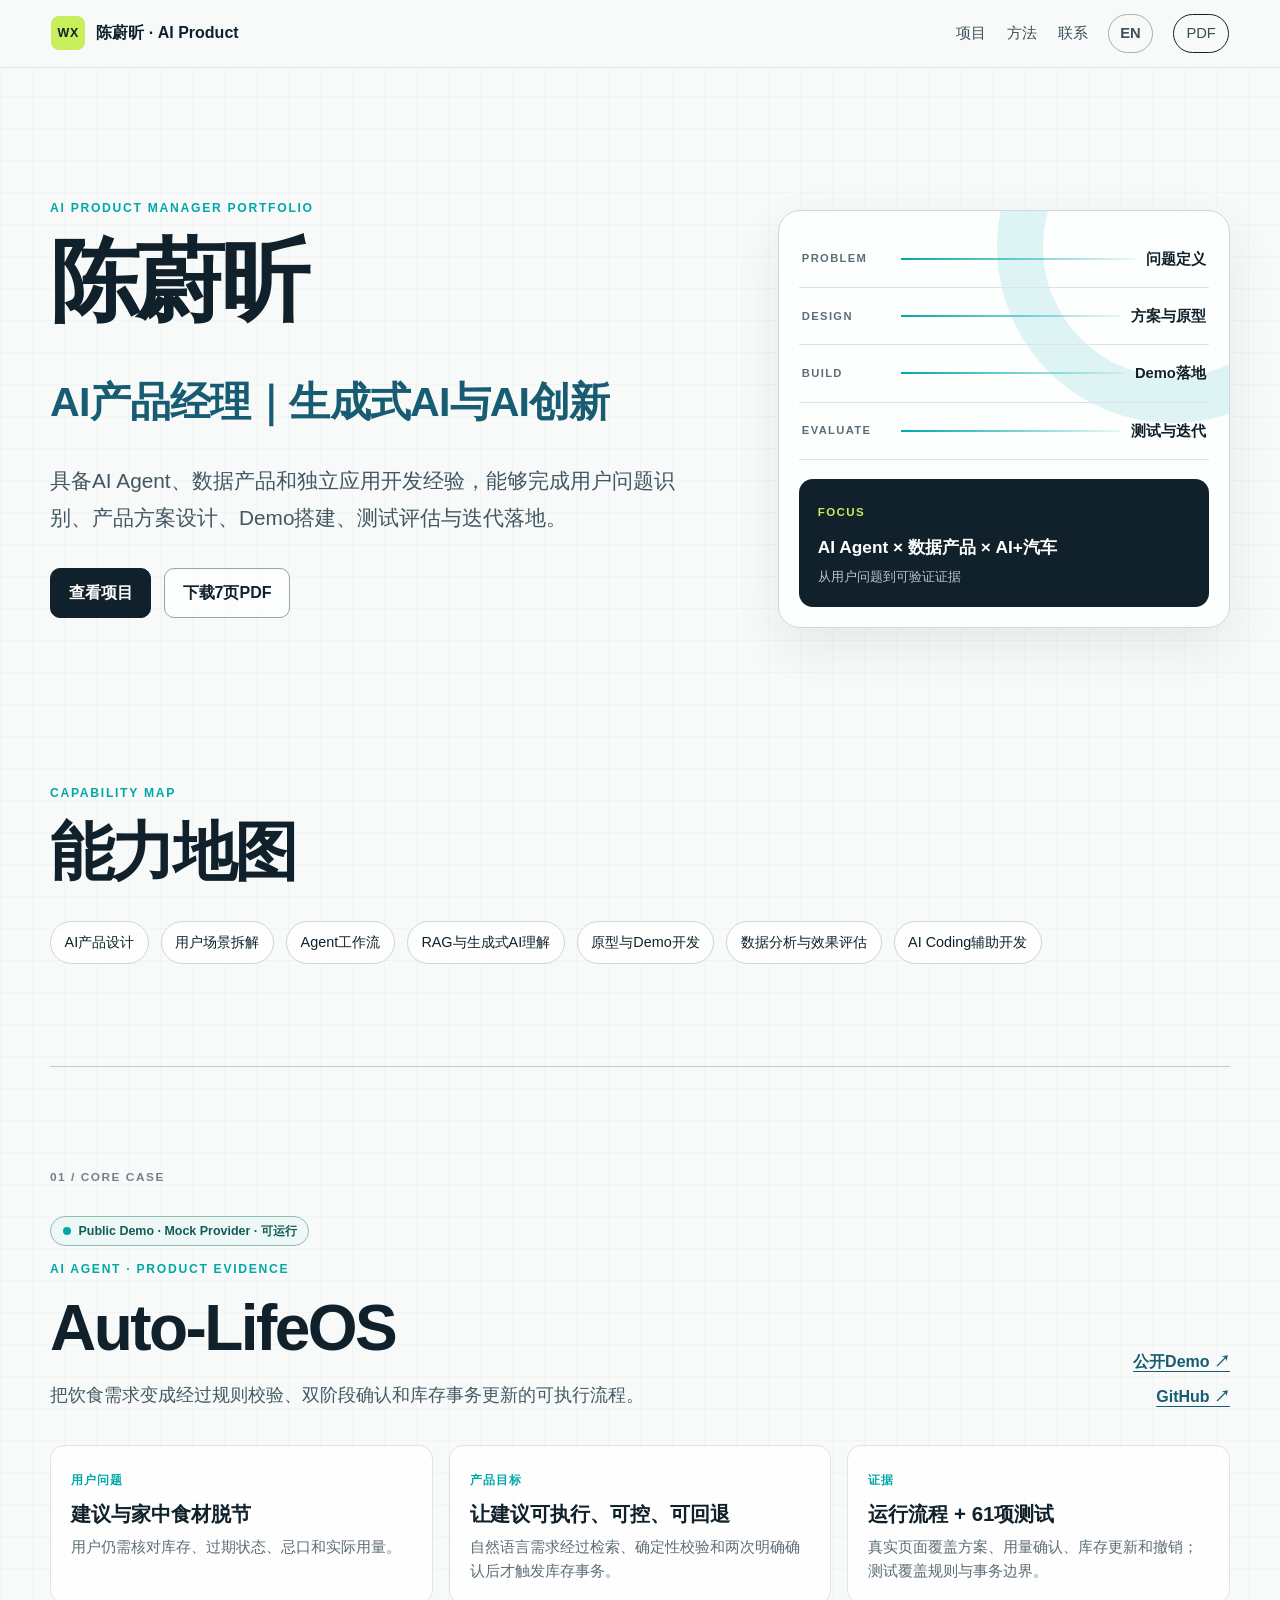
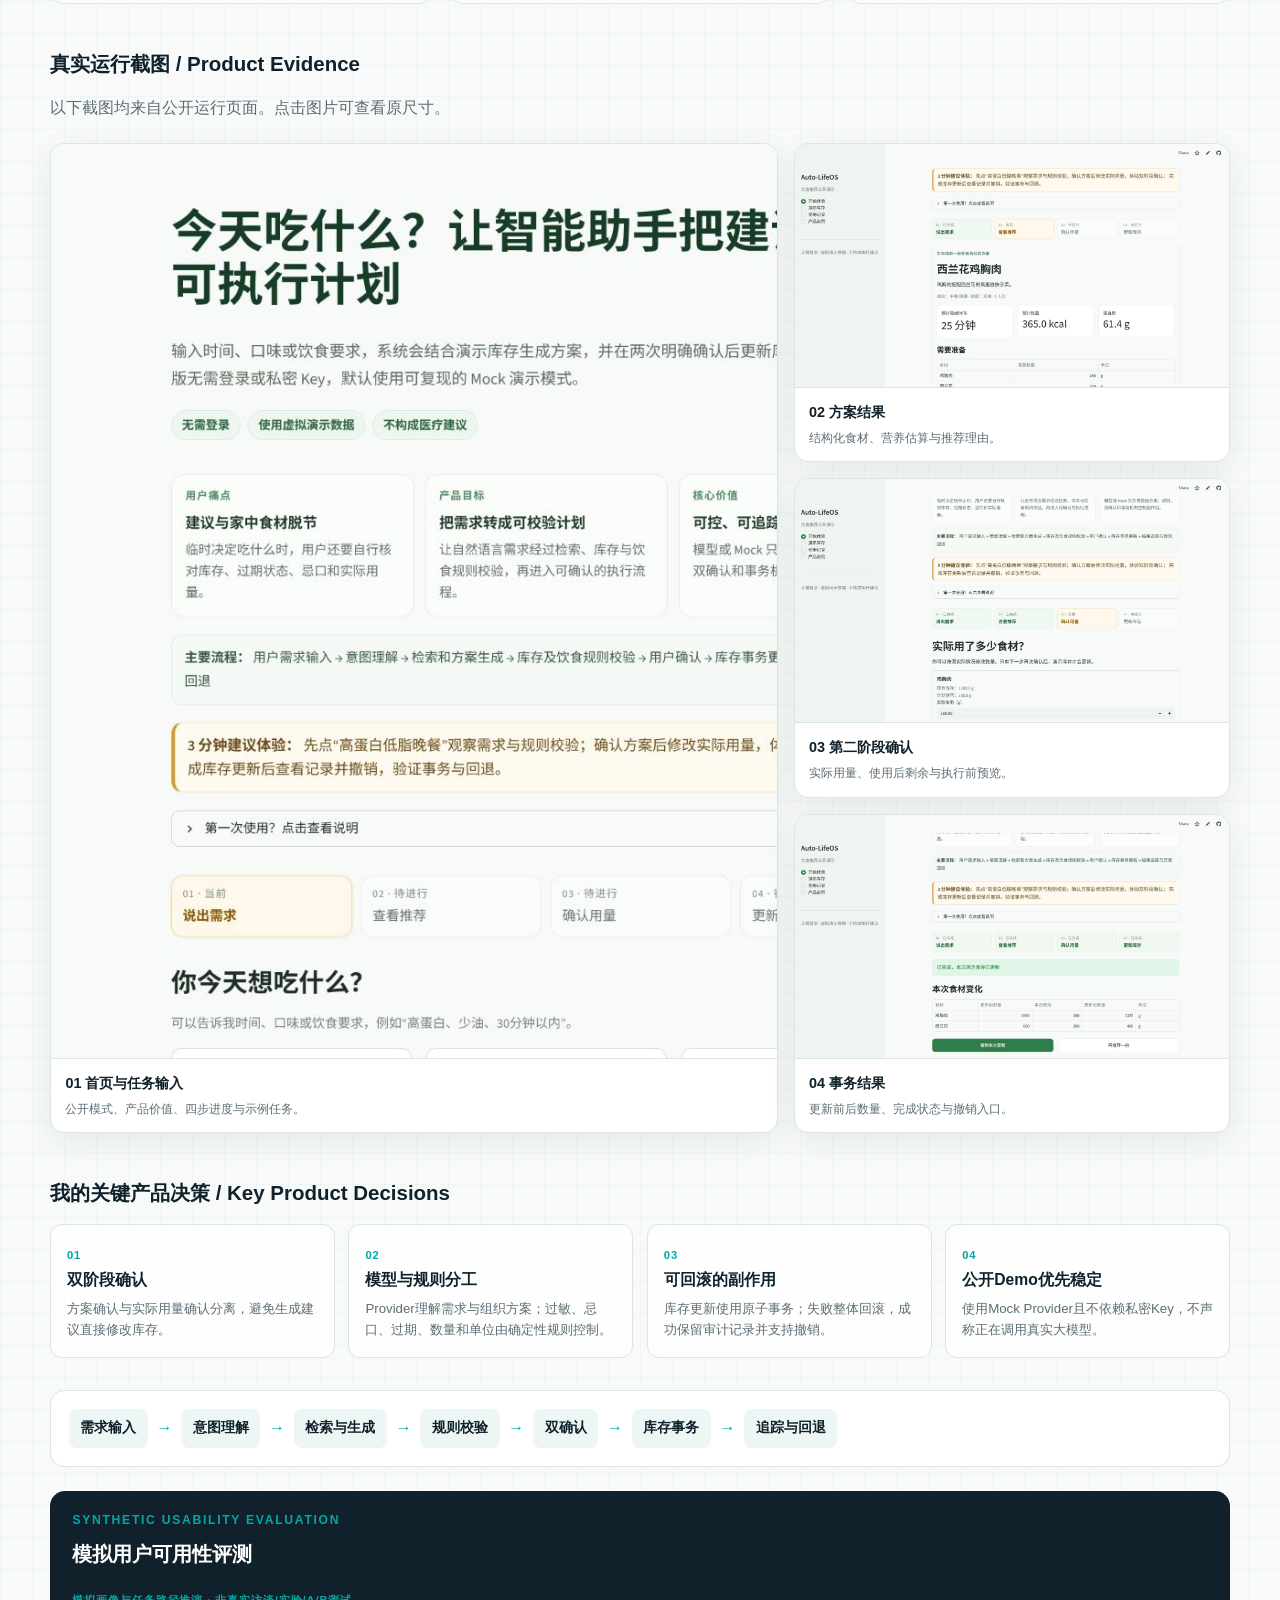
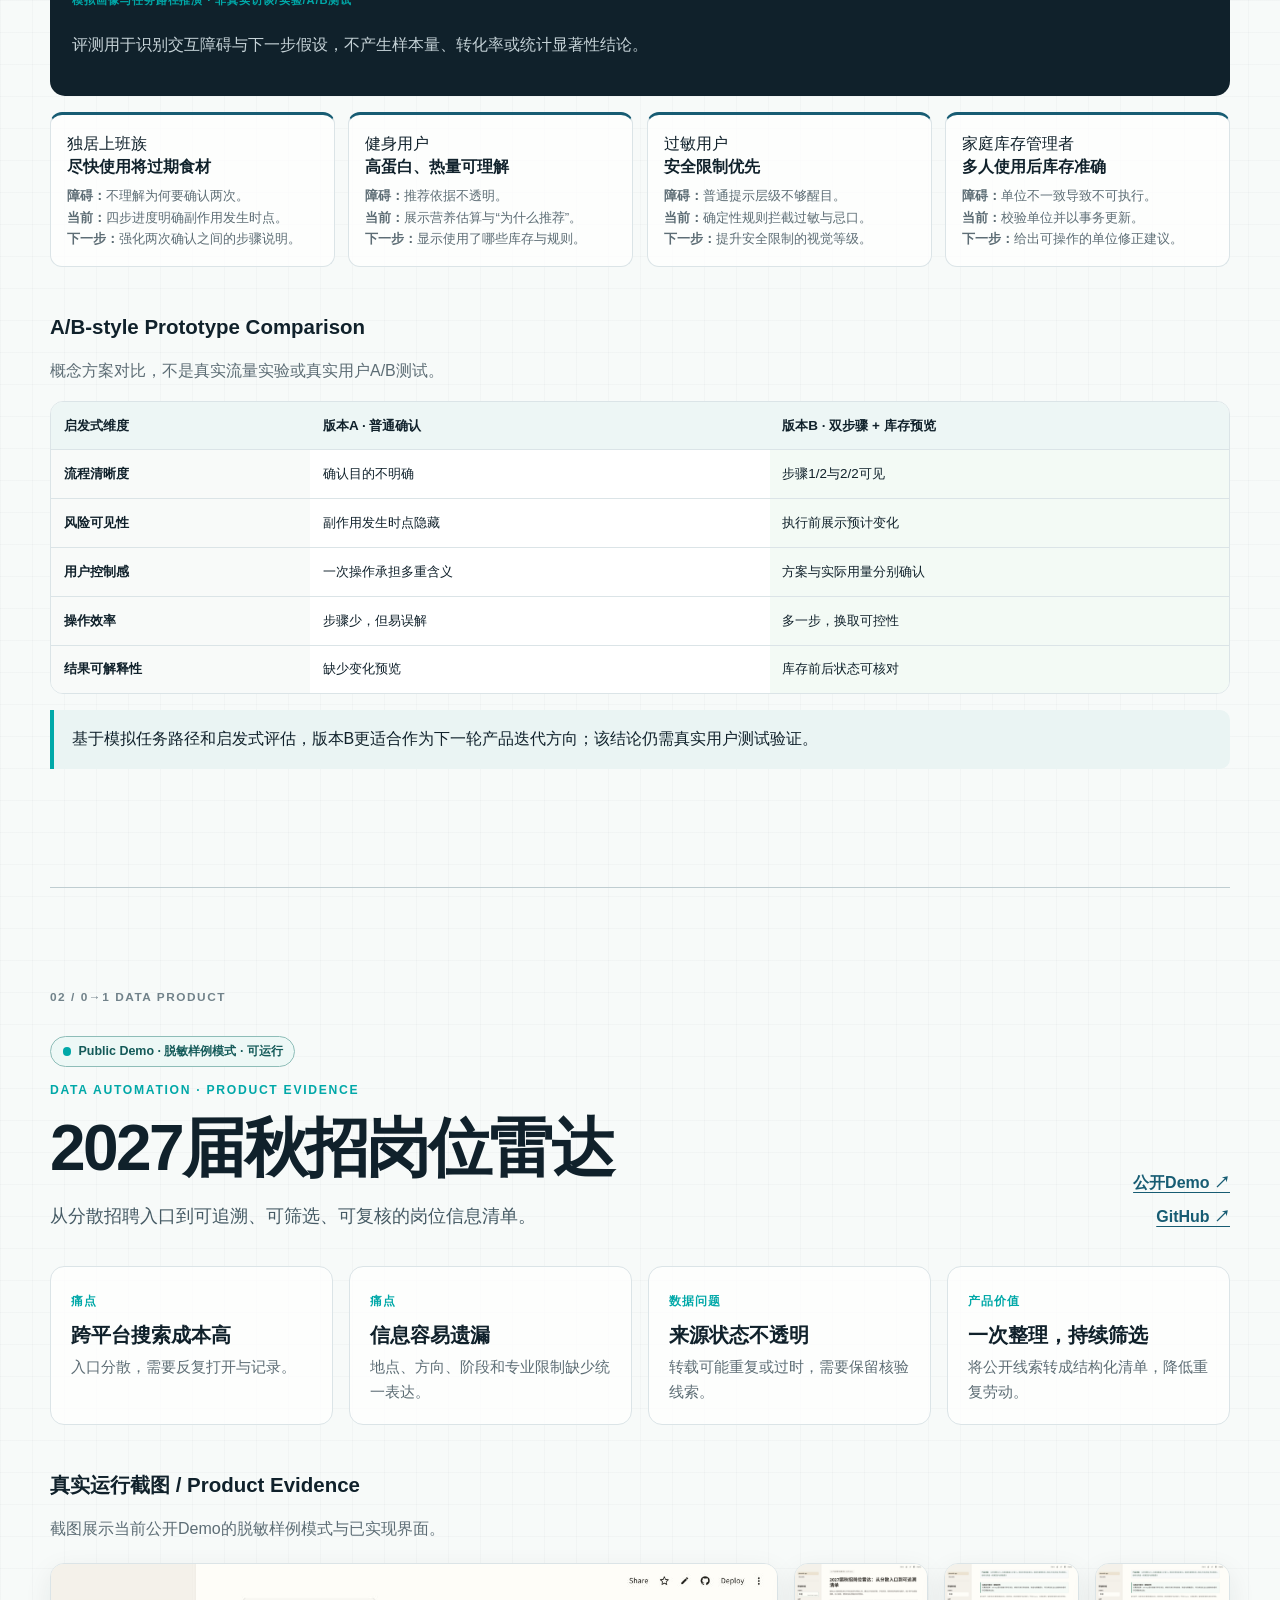
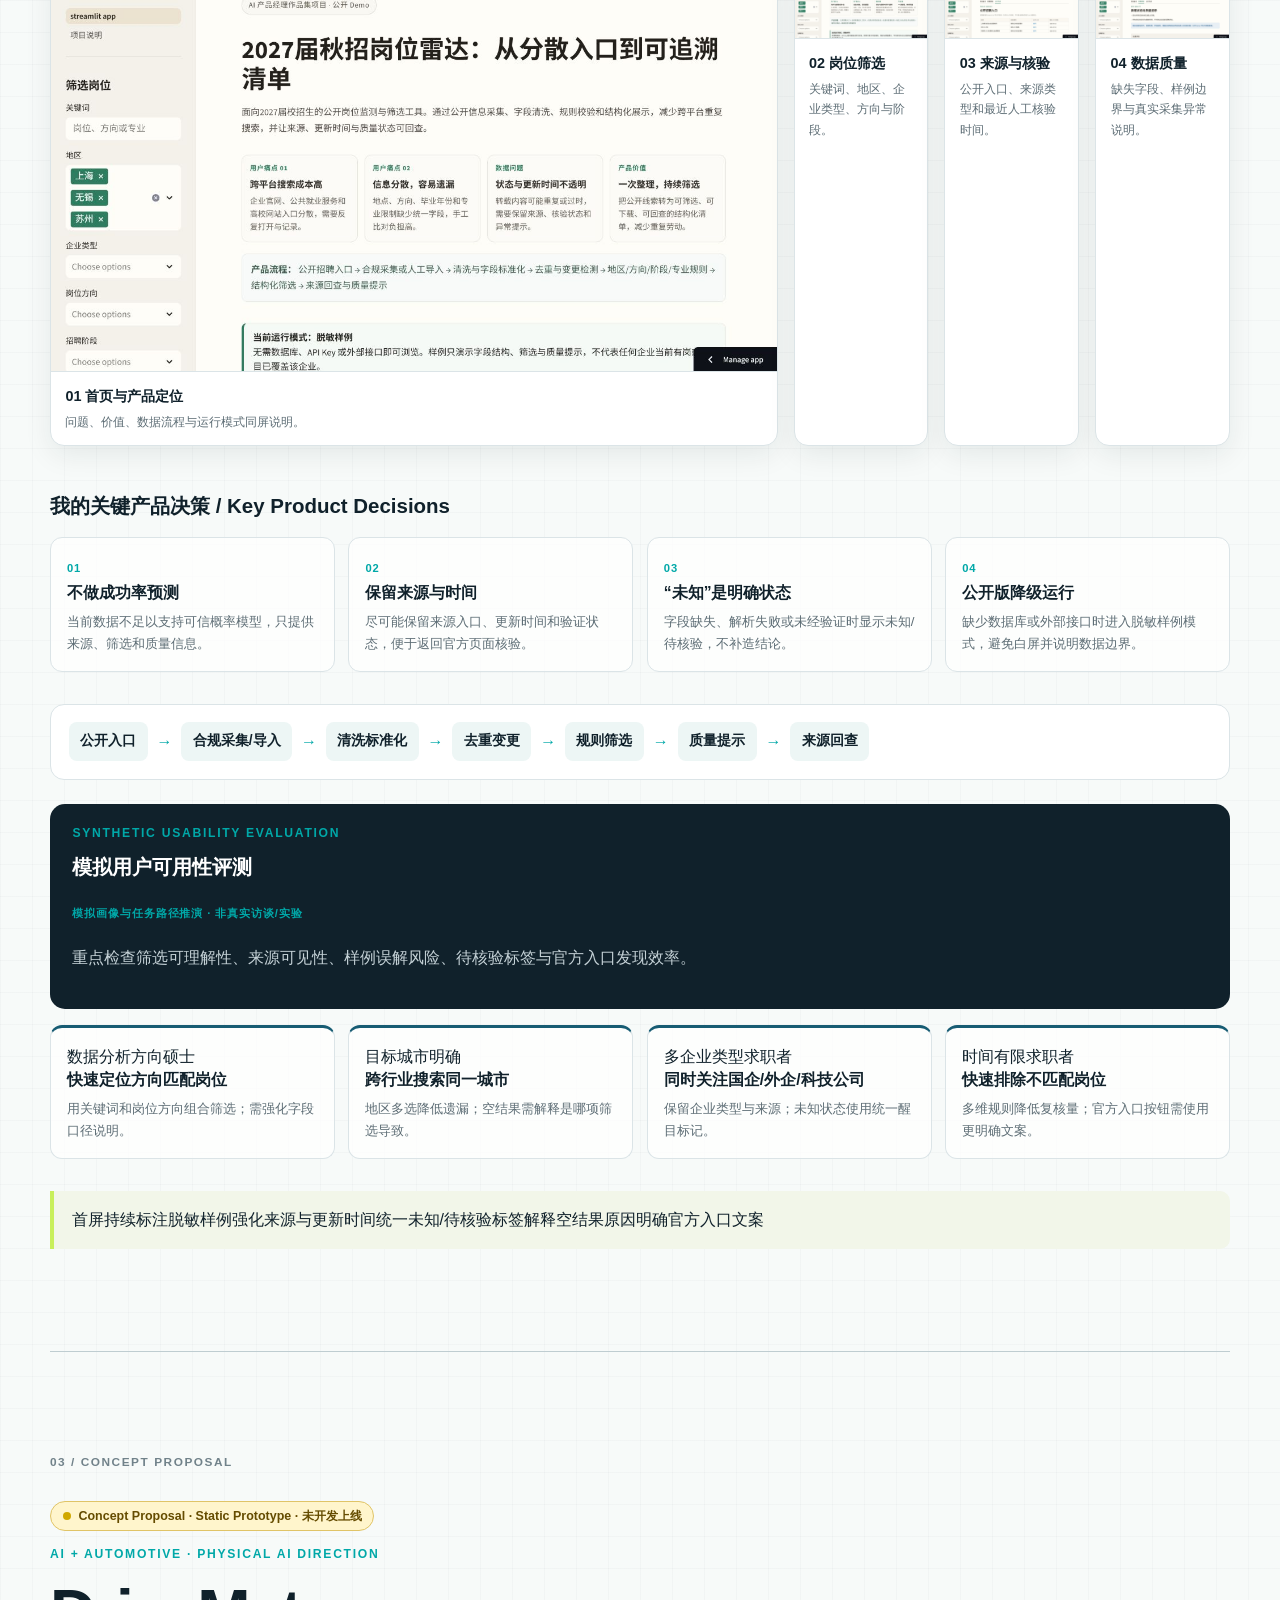
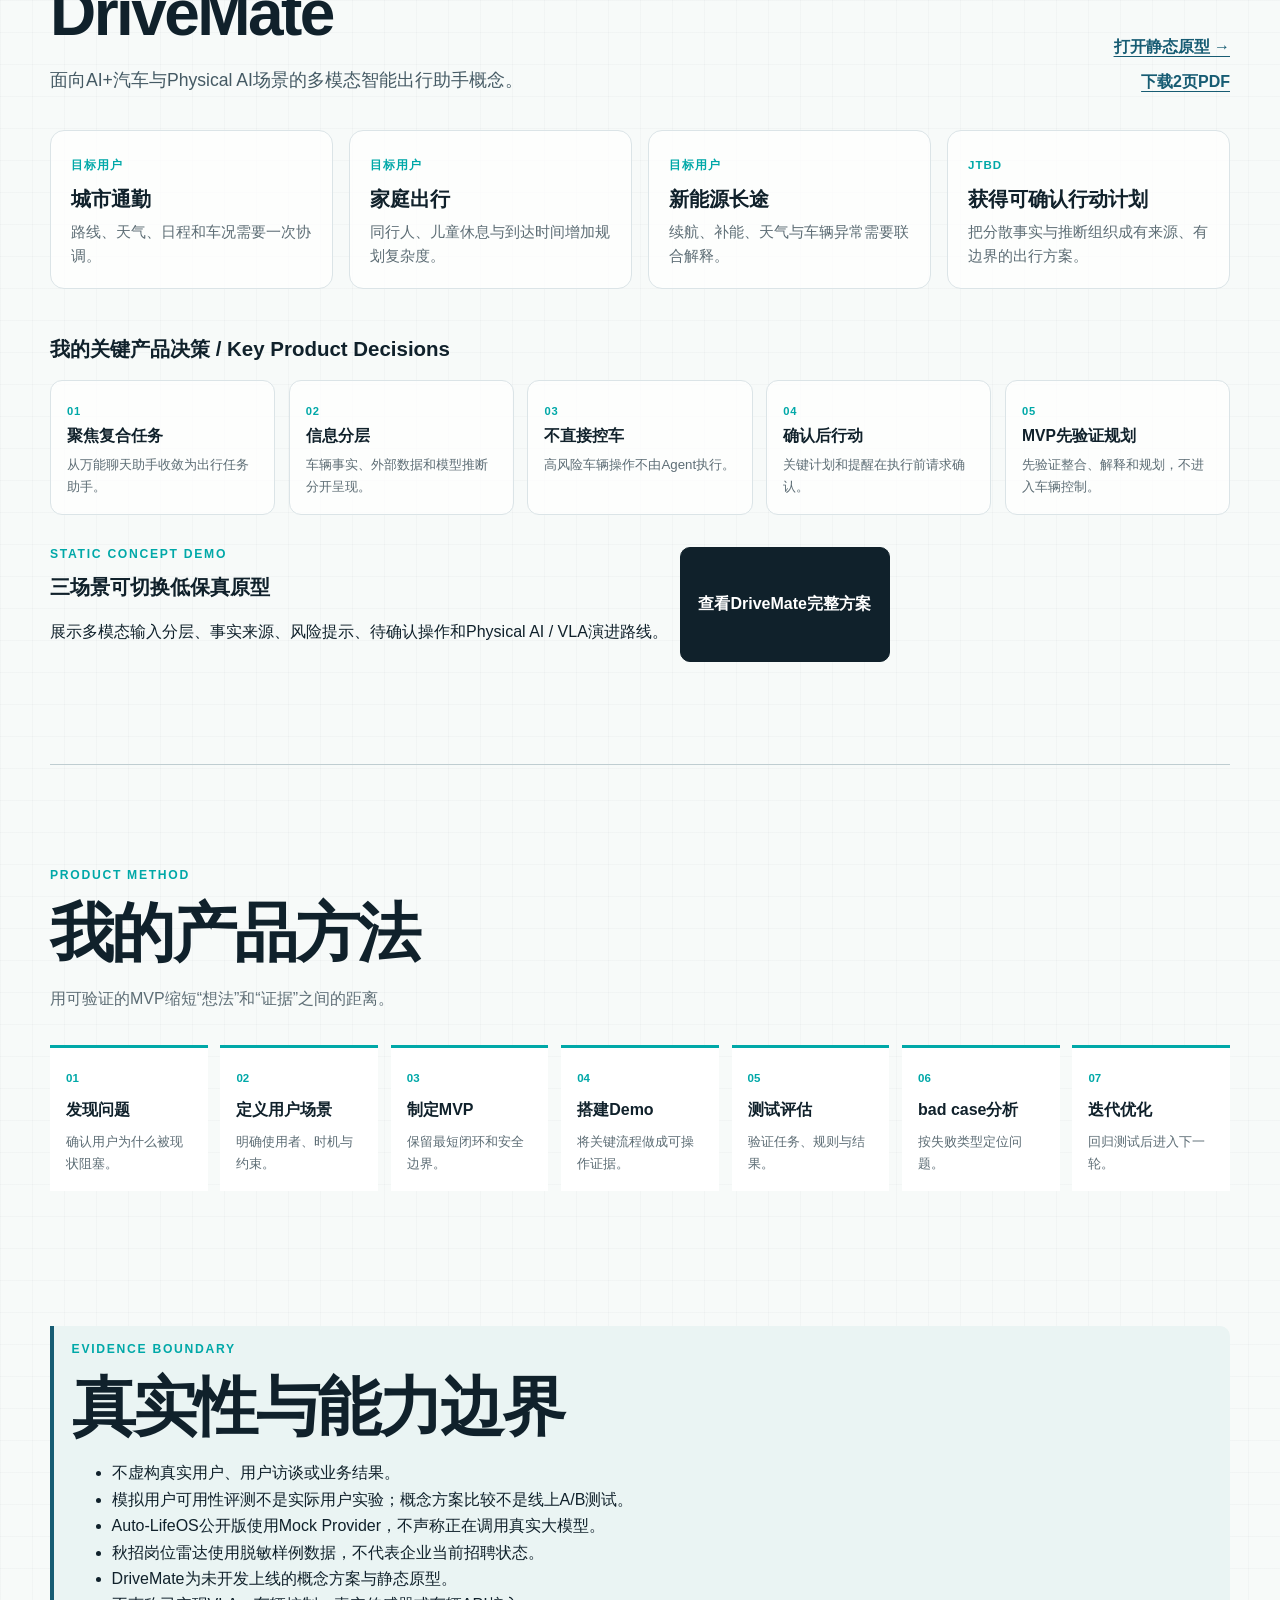
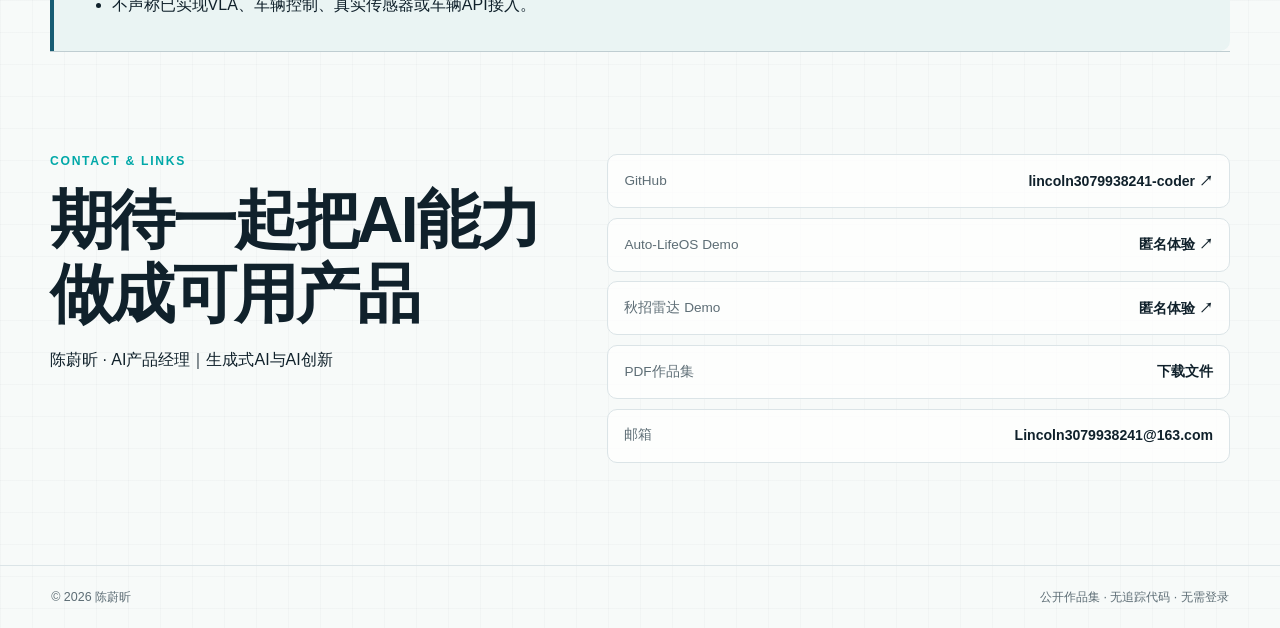
==== commit 04fce8f2: "Add English version of AI product portfolio" ====
--- a/index.html
+++ b/index.html
@@ -5,16 +5,27 @@
   <meta name="viewport" content="width=device-width, initial-scale=1">
   <meta name="description" content="陈蔚昕的AI产品经理作品集：可运行AI Agent、数据产品与AI+汽车创新概念。">
   <title>陈蔚昕｜AI产品经理作品集</title>
+  <link rel="canonical" href="https://lincoln3079938241-coder.github.io/weixin-ai-product-portfolio/">
+  <link rel="alternate" hreflang="zh-CN" href="https://lincoln3079938241-coder.github.io/weixin-ai-product-portfolio/">
+  <link rel="alternate" hreflang="en" href="https://lincoln3079938241-coder.github.io/weixin-ai-product-portfolio/en/">
+  <link rel="alternate" hreflang="x-default" href="https://lincoln3079938241-coder.github.io/weixin-ai-product-portfolio/">
+  <meta property="og:type" content="website">
+  <meta property="og:title" content="陈蔚昕｜AI产品经理作品集">
+  <meta property="og:description" content="可运行AI Agent、数据产品与AI+汽车创新概念作品集。">
+  <meta property="og:url" content="https://lincoln3079938241-coder.github.io/weixin-ai-product-portfolio/">
+  <meta property="og:locale" content="zh_CN">
+  <meta property="og:locale:alternate" content="en_US">
   <link rel="stylesheet" href="styles.css">
 </head>
 <body>
   <a class="skip-link" href="#main">跳到主要内容</a>
   <header class="site-header">
     <a class="brand" href="#top" aria-label="返回首页">
-      <span class="brand-mark">WX</span><span>陈蔚昕 · AI Product</span>
+      <span class="brand-mark">WX</span><span class="brand-label">陈蔚昕 · AI Product</span>
     </a>
     <nav aria-label="主要导航">
       <a href="#work">项目</a><a href="#method">方法</a><a href="#contact">联系</a>
+      <a class="language-switch" href="en/" lang="en" hreflang="en" aria-label="Switch to English">EN</a>
       <a class="nav-cta" href="assets/Chen-Weixin-AI-Product-Portfolio.pdf">PDF</a>
     </nav>
   </header>
@@ -22,8 +33,8 @@
   <main id="main">
     <section class="hero section" id="top">
       <div class="hero-copy">
-        <p class="eyebrow">AI PRODUCT MANAGER · CAMPUS RECRUITMENT PORTFOLIO</p>
-        <h1>陈蔚昕<br><span>AI产品经理 / AI创新产品</span></h1>
+        <p class="eyebrow">AI PRODUCT MANAGER PORTFOLIO</p>
+        <h1>陈蔚昕<br><span>AI产品经理｜生成式AI与AI创新</span></h1>
         <p class="lead">具备AI Agent、数据产品和独立应用开发经验，能够完成用户问题识别、产品方案设计、Demo搭建、测试评估与迭代落地。</p>
         <div class="hero-actions">
           <a class="button primary" href="#work">查看项目</a>
@@ -273,7 +284,7 @@
     </section>
 
     <section class="section contact" id="contact" aria-labelledby="contact-title">
-      <div><p class="eyebrow">CONTACT & LINKS</p><h2 id="contact-title">期待一起把AI能力做成可用产品</h2><p>陈蔚昕 · AI产品经理 / AI创新产品</p></div>
+      <div><p class="eyebrow">CONTACT & LINKS</p><h2 id="contact-title">期待一起把AI能力做成可用产品</h2><p>陈蔚昕 · AI产品经理｜生成式AI与AI创新</p></div>
       <div class="contact-links">
         <a href="https://github.com/lincoln3079938241-coder"><span>GitHub</span><b>lincoln3079938241-coder ↗</b></a>
         <a href="https://auto-lifeos-demo.streamlit.app/"><span>Auto-LifeOS Demo</span><b>匿名体验 ↗</b></a>
--- a/styles.css
+++ b/styles.css
@@ -1,218 +1,229 @@
-:root {
-  --ink: #10212b;
-  --muted: #5d6d75;
-  --line: #dbe4e7;
-  --paper: #f7faf9;
-  --white: #ffffff;
-  --cyan: #00a8a8;
-  --blue: #175c73;
-  --lime: #c8ef5b;
-  --warm: #f2f6e9;
-  --shadow: 0 18px 48px rgba(16, 33, 43, .08);
-}
-
-* { box-sizing: border-box; }
-html { scroll-behavior: smooth; }
-body {
-  margin: 0;
-  color: var(--ink);
-  background:
-    linear-gradient(rgba(16,33,43,.025) 1px, transparent 1px),
-    linear-gradient(90deg, rgba(16,33,43,.025) 1px, transparent 1px),
-    var(--paper);
-  background-size: 32px 32px;
-  font-family: "Microsoft YaHei", "PingFang SC", "Noto Sans CJK SC", Arial, sans-serif;
-  line-height: 1.65;
-}
-a { color: inherit; }
-img { display: block; max-width: 100%; }
-.skip-link {
-  position: fixed; left: 1rem; top: -4rem; z-index: 100;
-  padding: .6rem .9rem; background: var(--ink); color: #fff;
-}
-.skip-link:focus { top: 1rem; }
-.site-header {
-  position: sticky; top: 0; z-index: 50;
-  display: flex; align-items: center; justify-content: space-between;
-  padding: .85rem clamp(1rem, 4vw, 4rem);
-  background: rgba(247, 250, 249, .94);
-  border-bottom: 1px solid var(--line);
-  backdrop-filter: blur(12px);
-}
-.brand { display: flex; gap: .7rem; align-items: center; text-decoration: none; font-weight: 750; }
-.brand-mark {
-  display: grid; place-items: center; width: 34px; height: 34px;
-  color: var(--ink); background: var(--lime); border-radius: 8px;
-  font: 800 .78rem/1 Arial, sans-serif; letter-spacing: .05em;
-}
-nav { display: flex; align-items: center; gap: 1.3rem; }
-nav a { text-decoration: none; color: #3d4f58; font-size: .92rem; }
-nav a:hover, nav a:focus-visible { color: var(--cyan); }
-.nav-cta { padding: .42rem .75rem; border: 1px solid var(--ink); border-radius: 999px; }
-.section {
-  width: min(1180px, calc(100% - 2rem));
-  margin: 0 auto;
-  padding: clamp(4.5rem, 8vw, 7.5rem) 0;
-}
-.section.compact { padding-top: 1rem; }
-.hero {
-  min-height: 78vh; display: grid; grid-template-columns: 1.18fr .82fr;
-  align-items: center; gap: clamp(2rem, 6vw, 6rem);
-}
-.eyebrow {
-  margin: 0 0 .8rem; color: var(--cyan);
-  font: 780 .76rem/1.3 Arial, sans-serif; letter-spacing: .14em;
-}
-h1, h2, h3, h4 { line-height: 1.16; margin-top: 0; }
-h1 { font-size: clamp(3.2rem, 7vw, 6.4rem); margin-bottom: 1.5rem; letter-spacing: -.055em; }
-h1 span { color: var(--blue); font-size: .46em; letter-spacing: -.02em; }
-h2 { font-size: clamp(2.4rem, 5vw, 4.7rem); letter-spacing: -.04em; margin-bottom: 1rem; }
-h3 { font-size: 1.28rem; }
-.lead { max-width: 740px; color: #425761; font-size: clamp(1.05rem, 1.8vw, 1.3rem); line-height: 1.8; }
-.hero-actions { display: flex; flex-wrap: wrap; gap: .8rem; margin: 2rem 0 1.2rem; }
-.button {
-  display: inline-flex; align-items: center; min-height: 46px; padding: .65rem 1.1rem;
-  border-radius: 10px; text-decoration: none; font-weight: 700;
-}
-.button.primary { background: var(--ink); color: #fff; border: 1px solid var(--ink); }
-.button.secondary { border: 1px solid #93a5ad; background: rgba(255,255,255,.7); }
-.button:hover, .button:focus-visible { outline: 3px solid rgba(0,168,168,.18); }
-.evidence-note { color: var(--muted); font-size: .86rem; }
-.hero-panel {
-  position: relative; overflow: hidden; padding: 1.25rem;
-  border: 1px solid #cbd8dc; border-radius: 22px; background: rgba(255,255,255,.8);
-  box-shadow: var(--shadow);
-}
-.hero-panel::before {
-  content: ""; position: absolute; width: 260px; height: 260px; right: -120px; top: -140px;
-  border: 46px solid rgba(0,168,168,.12); border-radius: 50%;
-}
-.radar-line {
-  position: relative; display: grid; grid-template-columns: 88px 1fr auto;
-  align-items: center; gap: .7rem; padding: 1rem .2rem; border-bottom: 1px solid var(--line);
-}
-.radar-line span { color: var(--muted); font: 720 .7rem/1 Arial, sans-serif; letter-spacing: .12em; }
-.radar-line i { height: 2px; background: linear-gradient(90deg, var(--cyan), rgba(0,168,168,.08)); }
-.radar-line b { font-size: .92rem; }
-.signal-card { margin-top: 1.2rem; padding: 1.2rem; background: var(--ink); color: #fff; border-radius: 14px; }
-.signal-card span { color: var(--lime); font: 760 .72rem Arial, sans-serif; letter-spacing: .12em; }
-.signal-card strong, .signal-card small { display: block; }
-.signal-card strong { margin: .55rem 0 .25rem; font-size: 1.08rem; }
-.signal-card small { color: #b8c6cc; }
-.section-heading { margin-bottom: 2rem; }
-.section-heading p:last-child { color: var(--muted); }
-.chip-grid { display: flex; flex-wrap: wrap; gap: .75rem; }
-.chip-grid span, .bad-cases span, .metric-cloud span {
-  padding: .55rem .85rem; border: 1px solid #cad7db; border-radius: 999px;
-  background: rgba(255,255,255,.75); font-size: .9rem;
-}
-.project { border-top: 1px solid #bfcdd1; }
-.project-index { color: #71828a; font: 760 .74rem Arial, sans-serif; letter-spacing: .13em; margin-bottom: 2rem; }
-.project-header {
-  display: flex; align-items: flex-end; justify-content: space-between;
-  gap: 2rem; margin-bottom: 2.2rem;
-}
-.project-tagline { max-width: 760px; margin: 0; color: #455a64; font-size: 1.1rem; }
-.project-links { display: flex; flex-direction: column; align-items: flex-end; gap: .5rem; min-width: 210px; }
-.project-links a { color: var(--blue); font-weight: 700; text-underline-offset: 4px; }
-.problem-value-grid {
-  display: grid; grid-template-columns: repeat(3, minmax(0, 1fr)); gap: 1rem;
-  margin: 2rem 0 3rem;
-}
-.problem-value-grid.four { grid-template-columns: repeat(4, minmax(0, 1fr)); }
-.problem-value-grid article {
-  padding: 1.25rem; border: 1px solid var(--line); border-radius: 14px;
-  background: rgba(255,255,255,.76);
-}
-.problem-value-grid article span, .mini-label {
-  color: var(--cyan); font: 760 .72rem Arial, sans-serif; letter-spacing: .09em;
-}
-.problem-value-grid article h3 { margin: .6rem 0 .55rem; }
-.problem-value-grid article p { margin: 0; color: var(--muted); font-size: .92rem; }
-.visual-and-copy {
-  display: grid; grid-template-columns: 1.12fr .88fr; gap: clamp(1.5rem, 4vw, 3rem);
-  align-items: center; margin: 2.5rem 0 3rem;
-}
-.visual-and-copy.reverse { grid-template-columns: .9fr 1.1fr; }
-.screenshot-card {
-  margin: 0; padding: .65rem; border: 1px solid #cbd8dc; background: #fff;
-  border-radius: 15px; box-shadow: var(--shadow);
-}
-.screenshot-card img { border-radius: 9px; width: 100%; }
-.screenshot-card figcaption { padding: .65rem .35rem .1rem; color: var(--muted); font-size: .8rem; }
-.feature-list { margin: 0; padding-left: 1.2rem; color: #41555e; }
-.feature-list li { margin: .5rem 0; }
-.facts { display: flex; flex-wrap: wrap; gap: .65rem; margin-top: 1.4rem; }
-.facts span { padding: .7rem .8rem; background: var(--warm); border: 1px solid #dce7bd; border-radius: 9px; font-size: .82rem; }
-.facts b { margin-right: .35rem; color: var(--blue); font-size: 1.05rem; }
-.subheading { margin: 3rem 0 1.2rem; }
-.flow {
-  display: flex; flex-wrap: wrap; gap: .55rem; align-items: center;
-  padding: 1.1rem; border: 1px solid var(--line); background: #fff; border-radius: 14px;
-}
-.flow span { padding: .52rem .72rem; background: #edf6f5; border-radius: 8px; font-size: .86rem; font-weight: 700; }
-.flow i { color: var(--cyan); font-style: normal; }
-.boundary-grid, .iteration-grid {
-  display: grid; grid-template-columns: repeat(3, minmax(0, 1fr)); gap: 1rem; margin-top: 1rem;
-}
-.boundary-grid > div, .iteration-grid > div {
-  padding: 1.15rem; border: 1px solid var(--line); border-radius: 12px; background: rgba(255,255,255,.7);
-}
-.boundary-grid h4 { margin: .55rem 0 .35rem; }
-.boundary-grid p, .iteration-grid p { margin: 0; color: var(--muted); font-size: .9rem; }
-.evaluation-panel {
-  margin-top: 1.5rem; padding: 1.4rem; border-radius: 15px;
-  background: var(--ink); color: #fff;
-}
-.evaluation-panel > p { color: #c5d2d7; }
-.bad-cases, .metric-cloud { display: flex; flex-wrap: wrap; gap: .55rem; }
-.bad-cases span { color: #dce7ea; border-color: #465c65; background: #20343e; }
-.boundary-note { padding: .8rem 1rem; border-left: 4px solid var(--cyan); background: #eaf4f3; border-radius: 0 10px 10px 0; }
-.iteration-grid { grid-template-columns: repeat(4, minmax(0, 1fr)); }
-.iteration-grid b { color: var(--blue); }
-.concept-label {
-  display: inline-flex; margin-bottom: 1.2rem; padding: .4rem .7rem;
-  color: #6a4d00; background: #fff1b8; border: 1px solid #ebd16e; border-radius: 999px; font-size: .82rem;
-}
-.agent-architecture { display: grid; grid-template-columns: .8fr 1.2fr; gap: 1rem; margin: 2rem 0; }
-.main-agent {
-  display: flex; flex-direction: column; justify-content: center;
-  padding: 1.4rem; border-radius: 16px; background: var(--ink); color: #fff;
-}
-.main-agent span { color: var(--lime); font: 760 .72rem Arial, sans-serif; letter-spacing: .12em; }
-.main-agent strong { margin: .75rem 0 .4rem; font-size: 1.35rem; }
-.main-agent p { margin: 0; color: #c3d0d5; }
-.agent-grid { display: grid; grid-template-columns: repeat(2, minmax(0, 1fr)); gap: .8rem; }
-.agent-grid div {
-  padding: 1rem; border: 1px solid var(--line); border-radius: 12px; background: #fff;
-}
-.agent-grid b, .agent-grid small { display: block; }
-.agent-grid small { margin-top: .35rem; color: var(--muted); }
-.agent-grid div:last-child { grid-column: 1 / -1; }
-.journey, .method-flow { display: grid; grid-template-columns: repeat(5, minmax(0, 1fr)); gap: .8rem; }
-.journey div, .method-flow div {
-  position: relative; padding: 1rem; border-top: 3px solid var(--cyan); background: #fff;
-}
-.journey span, .method-flow span { color: var(--cyan); font: 760 .72rem Arial, sans-serif; }
-.journey b, .method-flow b { display: block; margin: .45rem 0; }
-.journey p, .method-flow p { margin: 0; color: var(--muted); font-size: .84rem; }
-.safety-metrics { display: grid; grid-template-columns: 1fr 1fr; gap: 2rem; margin-top: 2.5rem; }
-.method { border-top: 1px solid #bfcdd1; }
-.method-flow { grid-template-columns: repeat(7, minmax(0, 1fr)); }
-.contact {
-  display: grid; grid-template-columns: .9fr 1.1fr; gap: 3rem;
-  border-top: 1px solid #bfcdd1;
-}
-.contact-links { display: grid; gap: .6rem; }
-.contact-links a {
-  display: flex; align-items: center; justify-content: space-between; gap: 1rem;
-  padding: .9rem 1rem; border: 1px solid var(--line); border-radius: 10px;
-  background: rgba(255,255,255,.76); text-decoration: none;
-}
-.contact-links a:hover, .contact-links a:focus-visible { border-color: var(--cyan); }
-.contact-links span { color: var(--muted); font-size: .85rem; }
-.contact-links b { text-align: right; font-size: .88rem; }
-.contact-note { grid-column: 2; margin: -2.4rem 0 0; color: var(--muted); font-size: .8rem; }
+:root {
+  --ink: #10212b;
+  --muted: #5d6d75;
+  --line: #dbe4e7;
+  --paper: #f7faf9;
+  --white: #ffffff;
+  --cyan: #00a8a8;
+  --blue: #175c73;
+  --lime: #c8ef5b;
+  --warm: #f2f6e9;
+  --shadow: 0 18px 48px rgba(16, 33, 43, .08);
+}
+
+* { box-sizing: border-box; }
+html { scroll-behavior: smooth; }
+body {
+  margin: 0;
+  color: var(--ink);
+  background:
+    linear-gradient(rgba(16,33,43,.025) 1px, transparent 1px),
+    linear-gradient(90deg, rgba(16,33,43,.025) 1px, transparent 1px),
+    var(--paper);
+  background-size: 32px 32px;
+  font-family: "Microsoft YaHei", "PingFang SC", "Noto Sans CJK SC", Arial, sans-serif;
+  line-height: 1.65;
+}
+html[lang="en"] body {
+  font-family: Inter, "Segoe UI", Arial, sans-serif;
+}
+a { color: inherit; }
+img { display: block; max-width: 100%; }
+.skip-link {
+  position: fixed; left: 1rem; top: -4rem; z-index: 100;
+  padding: .6rem .9rem; background: var(--ink); color: #fff;
+}
+.skip-link:focus { top: 1rem; }
+.site-header {
+  position: sticky; top: 0; z-index: 50;
+  display: flex; align-items: center; justify-content: space-between;
+  padding: .85rem clamp(1rem, 4vw, 4rem);
+  background: rgba(247, 250, 249, .94);
+  border-bottom: 1px solid var(--line);
+  backdrop-filter: blur(12px);
+}
+.brand { display: flex; gap: .7rem; align-items: center; text-decoration: none; font-weight: 750; }
+.brand-mark {
+  display: grid; place-items: center; width: 34px; height: 34px;
+  color: var(--ink); background: var(--lime); border-radius: 8px;
+  font: 800 .78rem/1 Arial, sans-serif; letter-spacing: .05em;
+}
+nav { display: flex; align-items: center; gap: 1.3rem; }
+nav a { text-decoration: none; color: #3d4f58; font-size: .92rem; }
+nav a:hover, nav a:focus-visible { color: var(--cyan); }
+.nav-cta { padding: .42rem .75rem; border: 1px solid var(--ink); border-radius: 999px; }
+.language-switch {
+  padding: .38rem .68rem;
+  border: 1px solid #9fb0b7;
+  border-radius: 999px;
+  font-weight: 750;
+  white-space: nowrap;
+}
+.section {
+  width: min(1180px, calc(100% - 2rem));
+  margin: 0 auto;
+  padding: clamp(4.5rem, 8vw, 7.5rem) 0;
+}
+.section.compact { padding-top: 1rem; }
+.hero {
+  min-height: 78vh; display: grid; grid-template-columns: 1.18fr .82fr;
+  align-items: center; gap: clamp(2rem, 6vw, 6rem);
+}
+.eyebrow {
+  margin: 0 0 .8rem; color: var(--cyan);
+  font: 780 .76rem/1.3 Arial, sans-serif; letter-spacing: .14em;
+}
+h1, h2, h3, h4 { line-height: 1.16; margin-top: 0; }
+h1 { font-size: clamp(3.2rem, 7vw, 6.4rem); margin-bottom: 1.5rem; letter-spacing: -.055em; }
+h1 span { color: var(--blue); font-size: .46em; letter-spacing: -.02em; }
+html[lang="en"] h1 span { font-size: .38em; letter-spacing: -.015em; }
+h2 { font-size: clamp(2.4rem, 5vw, 4.7rem); letter-spacing: -.04em; margin-bottom: 1rem; }
+h3 { font-size: 1.28rem; }
+.lead { max-width: 740px; color: #425761; font-size: clamp(1.05rem, 1.8vw, 1.3rem); line-height: 1.8; }
+.hero-actions { display: flex; flex-wrap: wrap; gap: .8rem; margin: 2rem 0 1.2rem; }
+.button {
+  display: inline-flex; align-items: center; min-height: 46px; padding: .65rem 1.1rem;
+  border-radius: 10px; text-decoration: none; font-weight: 700;
+}
+.button.primary { background: var(--ink); color: #fff; border: 1px solid var(--ink); }
+.button.secondary { border: 1px solid #93a5ad; background: rgba(255,255,255,.7); }
+.button:hover, .button:focus-visible { outline: 3px solid rgba(0,168,168,.18); }
+.evidence-note { color: var(--muted); font-size: .86rem; }
+.hero-panel {
+  position: relative; overflow: hidden; padding: 1.25rem;
+  border: 1px solid #cbd8dc; border-radius: 22px; background: rgba(255,255,255,.8);
+  box-shadow: var(--shadow);
+}
+.hero-panel::before {
+  content: ""; position: absolute; width: 260px; height: 260px; right: -120px; top: -140px;
+  border: 46px solid rgba(0,168,168,.12); border-radius: 50%;
+}
+.radar-line {
+  position: relative; display: grid; grid-template-columns: 88px 1fr auto;
+  align-items: center; gap: .7rem; padding: 1rem .2rem; border-bottom: 1px solid var(--line);
+}
+.radar-line span { color: var(--muted); font: 720 .7rem/1 Arial, sans-serif; letter-spacing: .12em; }
+.radar-line i { height: 2px; background: linear-gradient(90deg, var(--cyan), rgba(0,168,168,.08)); }
+.radar-line b { font-size: .92rem; }
+.signal-card { margin-top: 1.2rem; padding: 1.2rem; background: var(--ink); color: #fff; border-radius: 14px; }
+.signal-card span { color: var(--lime); font: 760 .72rem Arial, sans-serif; letter-spacing: .12em; }
+.signal-card strong, .signal-card small { display: block; }
+.signal-card strong { margin: .55rem 0 .25rem; font-size: 1.08rem; }
+.signal-card small { color: #b8c6cc; }
+.section-heading { margin-bottom: 2rem; }
+.section-heading p:last-child { color: var(--muted); }
+.chip-grid { display: flex; flex-wrap: wrap; gap: .75rem; }
+.chip-grid span, .bad-cases span, .metric-cloud span {
+  padding: .55rem .85rem; border: 1px solid #cad7db; border-radius: 999px;
+  background: rgba(255,255,255,.75); font-size: .9rem;
+}
+.project { border-top: 1px solid #bfcdd1; }
+.project-index { color: #71828a; font: 760 .74rem Arial, sans-serif; letter-spacing: .13em; margin-bottom: 2rem; }
+.project-header {
+  display: flex; align-items: flex-end; justify-content: space-between;
+  gap: 2rem; margin-bottom: 2.2rem;
+}
+.project-tagline { max-width: 760px; margin: 0; color: #455a64; font-size: 1.1rem; }
+.project-links { display: flex; flex-direction: column; align-items: flex-end; gap: .5rem; min-width: 210px; }
+.project-links a { color: var(--blue); font-weight: 700; text-underline-offset: 4px; }
+.problem-value-grid {
+  display: grid; grid-template-columns: repeat(3, minmax(0, 1fr)); gap: 1rem;
+  margin: 2rem 0 3rem;
+}
+.problem-value-grid.four { grid-template-columns: repeat(4, minmax(0, 1fr)); }
+.problem-value-grid article {
+  padding: 1.25rem; border: 1px solid var(--line); border-radius: 14px;
+  background: rgba(255,255,255,.76);
+}
+.problem-value-grid article span, .mini-label {
+  color: var(--cyan); font: 760 .72rem Arial, sans-serif; letter-spacing: .09em;
+}
+.problem-value-grid article h3 { margin: .6rem 0 .55rem; }
+.problem-value-grid article p { margin: 0; color: var(--muted); font-size: .92rem; }
+.visual-and-copy {
+  display: grid; grid-template-columns: 1.12fr .88fr; gap: clamp(1.5rem, 4vw, 3rem);
+  align-items: center; margin: 2.5rem 0 3rem;
+}
+.visual-and-copy.reverse { grid-template-columns: .9fr 1.1fr; }
+.screenshot-card {
+  margin: 0; padding: .65rem; border: 1px solid #cbd8dc; background: #fff;
+  border-radius: 15px; box-shadow: var(--shadow);
+}
+.screenshot-card img { border-radius: 9px; width: 100%; }
+.screenshot-card figcaption { padding: .65rem .35rem .1rem; color: var(--muted); font-size: .8rem; }
+.feature-list { margin: 0; padding-left: 1.2rem; color: #41555e; }
+.feature-list li { margin: .5rem 0; }
+.facts { display: flex; flex-wrap: wrap; gap: .65rem; margin-top: 1.4rem; }
+.facts span { padding: .7rem .8rem; background: var(--warm); border: 1px solid #dce7bd; border-radius: 9px; font-size: .82rem; }
+.facts b { margin-right: .35rem; color: var(--blue); font-size: 1.05rem; }
+.subheading { margin: 3rem 0 1.2rem; }
+.flow {
+  display: flex; flex-wrap: wrap; gap: .55rem; align-items: center;
+  padding: 1.1rem; border: 1px solid var(--line); background: #fff; border-radius: 14px;
+}
+.flow span { padding: .52rem .72rem; background: #edf6f5; border-radius: 8px; font-size: .86rem; font-weight: 700; }
+.flow i { color: var(--cyan); font-style: normal; }
+.boundary-grid, .iteration-grid {
+  display: grid; grid-template-columns: repeat(3, minmax(0, 1fr)); gap: 1rem; margin-top: 1rem;
+}
+.boundary-grid > div, .iteration-grid > div {
+  padding: 1.15rem; border: 1px solid var(--line); border-radius: 12px; background: rgba(255,255,255,.7);
+}
+.boundary-grid h4 { margin: .55rem 0 .35rem; }
+.boundary-grid p, .iteration-grid p { margin: 0; color: var(--muted); font-size: .9rem; }
+.evaluation-panel {
+  margin-top: 1.5rem; padding: 1.4rem; border-radius: 15px;
+  background: var(--ink); color: #fff;
+}
+.evaluation-panel > p { color: #c5d2d7; }
+.bad-cases, .metric-cloud { display: flex; flex-wrap: wrap; gap: .55rem; }
+.bad-cases span { color: #dce7ea; border-color: #465c65; background: #20343e; }
+.boundary-note { padding: .8rem 1rem; border-left: 4px solid var(--cyan); background: #eaf4f3; border-radius: 0 10px 10px 0; }
+.iteration-grid { grid-template-columns: repeat(4, minmax(0, 1fr)); }
+.iteration-grid b { color: var(--blue); }
+.concept-label {
+  display: inline-flex; margin-bottom: 1.2rem; padding: .4rem .7rem;
+  color: #6a4d00; background: #fff1b8; border: 1px solid #ebd16e; border-radius: 999px; font-size: .82rem;
+}
+.agent-architecture { display: grid; grid-template-columns: .8fr 1.2fr; gap: 1rem; margin: 2rem 0; }
+.main-agent {
+  display: flex; flex-direction: column; justify-content: center;
+  padding: 1.4rem; border-radius: 16px; background: var(--ink); color: #fff;
+}
+.main-agent span { color: var(--lime); font: 760 .72rem Arial, sans-serif; letter-spacing: .12em; }
+.main-agent strong { margin: .75rem 0 .4rem; font-size: 1.35rem; }
+.main-agent p { margin: 0; color: #c3d0d5; }
+.agent-grid { display: grid; grid-template-columns: repeat(2, minmax(0, 1fr)); gap: .8rem; }
+.agent-grid div {
+  padding: 1rem; border: 1px solid var(--line); border-radius: 12px; background: #fff;
+}
+.agent-grid b, .agent-grid small { display: block; }
+.agent-grid small { margin-top: .35rem; color: var(--muted); }
+.agent-grid div:last-child { grid-column: 1 / -1; }
+.journey, .method-flow { display: grid; grid-template-columns: repeat(5, minmax(0, 1fr)); gap: .8rem; }
+.journey div, .method-flow div {
+  position: relative; padding: 1rem; border-top: 3px solid var(--cyan); background: #fff;
+}
+.journey span, .method-flow span { color: var(--cyan); font: 760 .72rem Arial, sans-serif; }
+.journey b, .method-flow b { display: block; margin: .45rem 0; }
+.journey p, .method-flow p { margin: 0; color: var(--muted); font-size: .84rem; }
+.safety-metrics { display: grid; grid-template-columns: 1fr 1fr; gap: 2rem; margin-top: 2.5rem; }
+.method { border-top: 1px solid #bfcdd1; }
+.method-flow { grid-template-columns: repeat(7, minmax(0, 1fr)); }
+.contact {
+  display: grid; grid-template-columns: .9fr 1.1fr; gap: 3rem;
+  border-top: 1px solid #bfcdd1;
+}
+.contact-links { display: grid; gap: .6rem; }
+.contact-links a {
+  display: flex; align-items: center; justify-content: space-between; gap: 1rem;
+  padding: .9rem 1rem; border: 1px solid var(--line); border-radius: 10px;
+  background: rgba(255,255,255,.76); text-decoration: none;
+}
+.contact-links a:hover, .contact-links a:focus-visible { border-color: var(--cyan); }
+.contact-links span { color: var(--muted); font-size: .85rem; }
+.contact-links b { text-align: right; font-size: .88rem; }
+.contact-note { grid-column: 2; margin: -2.4rem 0 0; color: var(--muted); font-size: .8rem; }
 footer {
   display: flex; justify-content: space-between; gap: 1rem;
   padding: 1.3rem clamp(1rem, 4vw, 4rem); border-top: 1px solid var(--line);
@@ -300,6 +311,77 @@
 button, [role="button"] { font: inherit; }
 a:focus-visible, button:focus-visible { outline: 3px solid var(--lime); outline-offset: 3px; }
 
+/* Shared DriveMate concept page */
+.concept-shell { width: min(1180px, calc(100% - 2rem)); margin: 1rem auto 4rem; }
+.concept-hero, .concept-block {
+  padding: clamp(1.3rem, 4vw, 3rem);
+  border: 1px solid var(--line);
+  background: #fff;
+  border-radius: 20px;
+  margin-bottom: 1rem;
+}
+.concept-banners { display: flex; flex-wrap: wrap; gap: .55rem; margin-bottom: 1.5rem; }
+.concept-banner {
+  padding: .45rem .7rem;
+  border: 1px solid #dfc564;
+  border-radius: 999px;
+  background: #fff4c6;
+  color: #624b00;
+  font-size: .76rem;
+  font-weight: 750;
+}
+.concept-banner.neutral { border-color: #98b9b6; background: #edf7f6; color: #175956; }
+.concept-hero h1 { font-size: clamp(3.6rem, 10vw, 7.5rem); margin: .4rem 0; }
+.concept-summary { display: grid; grid-template-columns: 1fr 1fr; gap: 1rem; margin-top: 2rem; }
+.concept-summary article { padding: 1.15rem; border: 1px solid var(--line); border-radius: 12px; background: var(--paper); }
+.concept-summary h3 { margin: .2rem 0 .5rem; }
+.concept-summary p { margin: 0; color: var(--muted); }
+.layer-stack { display: grid; gap: .75rem; margin: 1.4rem 0; }
+.layer { padding: 1rem; border: 1px solid var(--line); border-radius: 14px; background: #fff; }
+.layer.core { border-color: #5aa8a3; background: #eaf4f3; }
+.layer.output { background: var(--warm); }
+.layer-head { display: flex; justify-content: space-between; gap: 1rem; align-items: center; margin-bottom: .7rem; }
+.layer-head span { color: var(--cyan); font: 760 .72rem Arial, sans-serif; letter-spacing: .08em; }
+.node-row { display: flex; flex-wrap: wrap; gap: .5rem; }
+.node-row span { padding: .48rem .65rem; border: 1px solid #c9d8dc; border-radius: 8px; background: #fff; font-size: .8rem; }
+.architecture-note { color: var(--muted); font-size: .84rem; }
+.scenario-tabs { display: flex; gap: .55rem; flex-wrap: wrap; margin: 1rem 0; }
+.scenario-tab {
+  padding: .65rem .8rem;
+  border: 1px solid var(--line);
+  border-radius: 9px;
+  background: #fff;
+  color: var(--ink);
+  cursor: pointer;
+}
+.scenario-tab[aria-pressed="true"] { border-color: var(--cyan); background: var(--ink); color: #fff; }
+.prototype {
+  display: grid;
+  grid-template-columns: 250px minmax(0, 1fr);
+  gap: 1rem;
+  padding: 1rem;
+  border: 2px solid var(--ink);
+  border-radius: 18px;
+  background: #f4f8f7;
+}
+.proto-side, .proto-main { min-width: 0; padding: 1rem; border: 1px solid #aebec4; border-radius: 12px; background: #fff; }
+.proto-side h4, .proto-main h4 { margin: .1rem 0 .7rem; }
+.state-list { display: grid; gap: .5rem; }
+.state-row { display: flex; justify-content: space-between; gap: .6rem; padding: .52rem .6rem; border-radius: 8px; background: #f0f5f4; font-size: .78rem; }
+.state-row b { text-align: right; }
+.source-list { display: flex; flex-wrap: wrap; gap: .35rem; margin: .75rem 0; }
+.source-list span { padding: .3rem .45rem; border-radius: 6px; background: #e7f2f1; font-size: .7rem; }
+.plan-list { margin: .7rem 0; padding-left: 1.25rem; color: #334b55; }
+.plan-list li { margin: .45rem 0; }
+.risk-card { padding: .8rem; border-left: 4px solid #d39a00; background: #fff4cf; border-radius: 0 8px 8px 0; }
+.confirm-zone { display: flex; justify-content: space-between; gap: 1rem; align-items: center; margin-top: 1rem; padding-top: 1rem; border-top: 1px solid var(--line); }
+.confirm-zone button { padding: .7rem .9rem; border: 0; border-radius: 8px; background: var(--ink); color: #fff; cursor: pointer; }
+.roadmap { display: grid; grid-template-columns: repeat(4, minmax(0, 1fr)); gap: .8rem; margin-top: 1rem; }
+.roadmap article { min-width: 0; padding: 1rem; border-top: 3px solid var(--cyan); background: #fff; }
+.roadmap article:first-child { border-color: #9aa9ae; }
+.roadmap span { color: var(--cyan); font: 760 .7rem Arial, sans-serif; }
+.roadmap p { color: var(--muted); font-size: .82rem; }
+
 @media (max-width: 980px) {
   .hero, .visual-and-copy, .visual-and-copy.reverse, .contact, .agent-architecture, .safety-metrics {
     grid-template-columns: 1fr;
@@ -310,24 +392,43 @@
   .method-flow { grid-template-columns: repeat(4, minmax(0, 1fr)); }
   .contact-note { grid-column: 1; margin: -2rem 0 0; }
 }
-@media (max-width: 720px) {
-  .site-header { align-items: flex-start; }
-  nav { gap: .7rem; flex-wrap: wrap; justify-content: flex-end; }
-  nav a:not(.nav-cta) { display: none; }
-  .hero { min-height: auto; padding-top: 4.5rem; }
-  h1 { font-size: clamp(3rem, 17vw, 5rem); }
-  .project-header { align-items: flex-start; flex-direction: column; }
-  .project-links { align-items: flex-start; }
+@media (max-width: 720px) {
+  .site-header { align-items: flex-start; }
+  nav { gap: .7rem; flex-wrap: wrap; justify-content: flex-end; }
+  nav a:not(.nav-cta):not(.language-switch) { display: none; }
+  .hero { min-height: auto; padding-top: 4.5rem; }
+  h1 { font-size: clamp(3rem, 17vw, 5rem); }
+  .project-header { align-items: flex-start; flex-direction: column; }
+  .project-links { align-items: flex-start; }
   .problem-value-grid, .problem-value-grid.four, .boundary-grid, .iteration-grid,
   .journey, .method-flow, .decision-grid, .decision-grid.five, .persona-grid,
   .screenshot-gallery { grid-template-columns: 1fr; }
   .gallery-feature img { min-height: 0; }
   .agent-grid { grid-template-columns: 1fr; }
-  .agent-grid div:last-child { grid-column: auto; }
-  .flow i { display: none; }
-  .flow span { width: 100%; }
-  footer { flex-direction: column; }
-}
-@media (prefers-reduced-motion: reduce) {
-  html { scroll-behavior: auto; }
-}
+  .agent-grid div:last-child { grid-column: auto; }
+  .flow i { display: none; }
+  .flow span { width: 100%; }
+  .comparison-table { overflow-x: visible; }
+  .comparison-table table { min-width: 0; table-layout: fixed; }
+  .comparison-table th, .comparison-table td,
+  .comparison-table tbody th { padding: .48rem; font-size: .72rem; overflow-wrap: anywhere; }
+  footer { flex-direction: column; }
+}
+@media (max-width: 800px) {
+  .concept-summary, .prototype { grid-template-columns: 1fr; }
+  .roadmap { grid-template-columns: 1fr 1fr; }
+  .concept-shell { width: min(100% - 1rem, 1180px); }
+}
+@media (max-width: 520px) {
+  .site-header { padding-inline: .75rem; }
+  .brand-label { display: none; }
+  nav { gap: .4rem; }
+  .nav-cta, .language-switch { padding: .38rem .58rem; font-size: .8rem; }
+  .roadmap { grid-template-columns: 1fr; }
+  .confirm-zone { align-items: flex-start; flex-direction: column; }
+  .confirm-zone button { width: 100%; }
+  .scenario-tab { width: 100%; text-align: left; }
+}
+@media (prefers-reduced-motion: reduce) {
+  html { scroll-behavior: auto; }
+}
